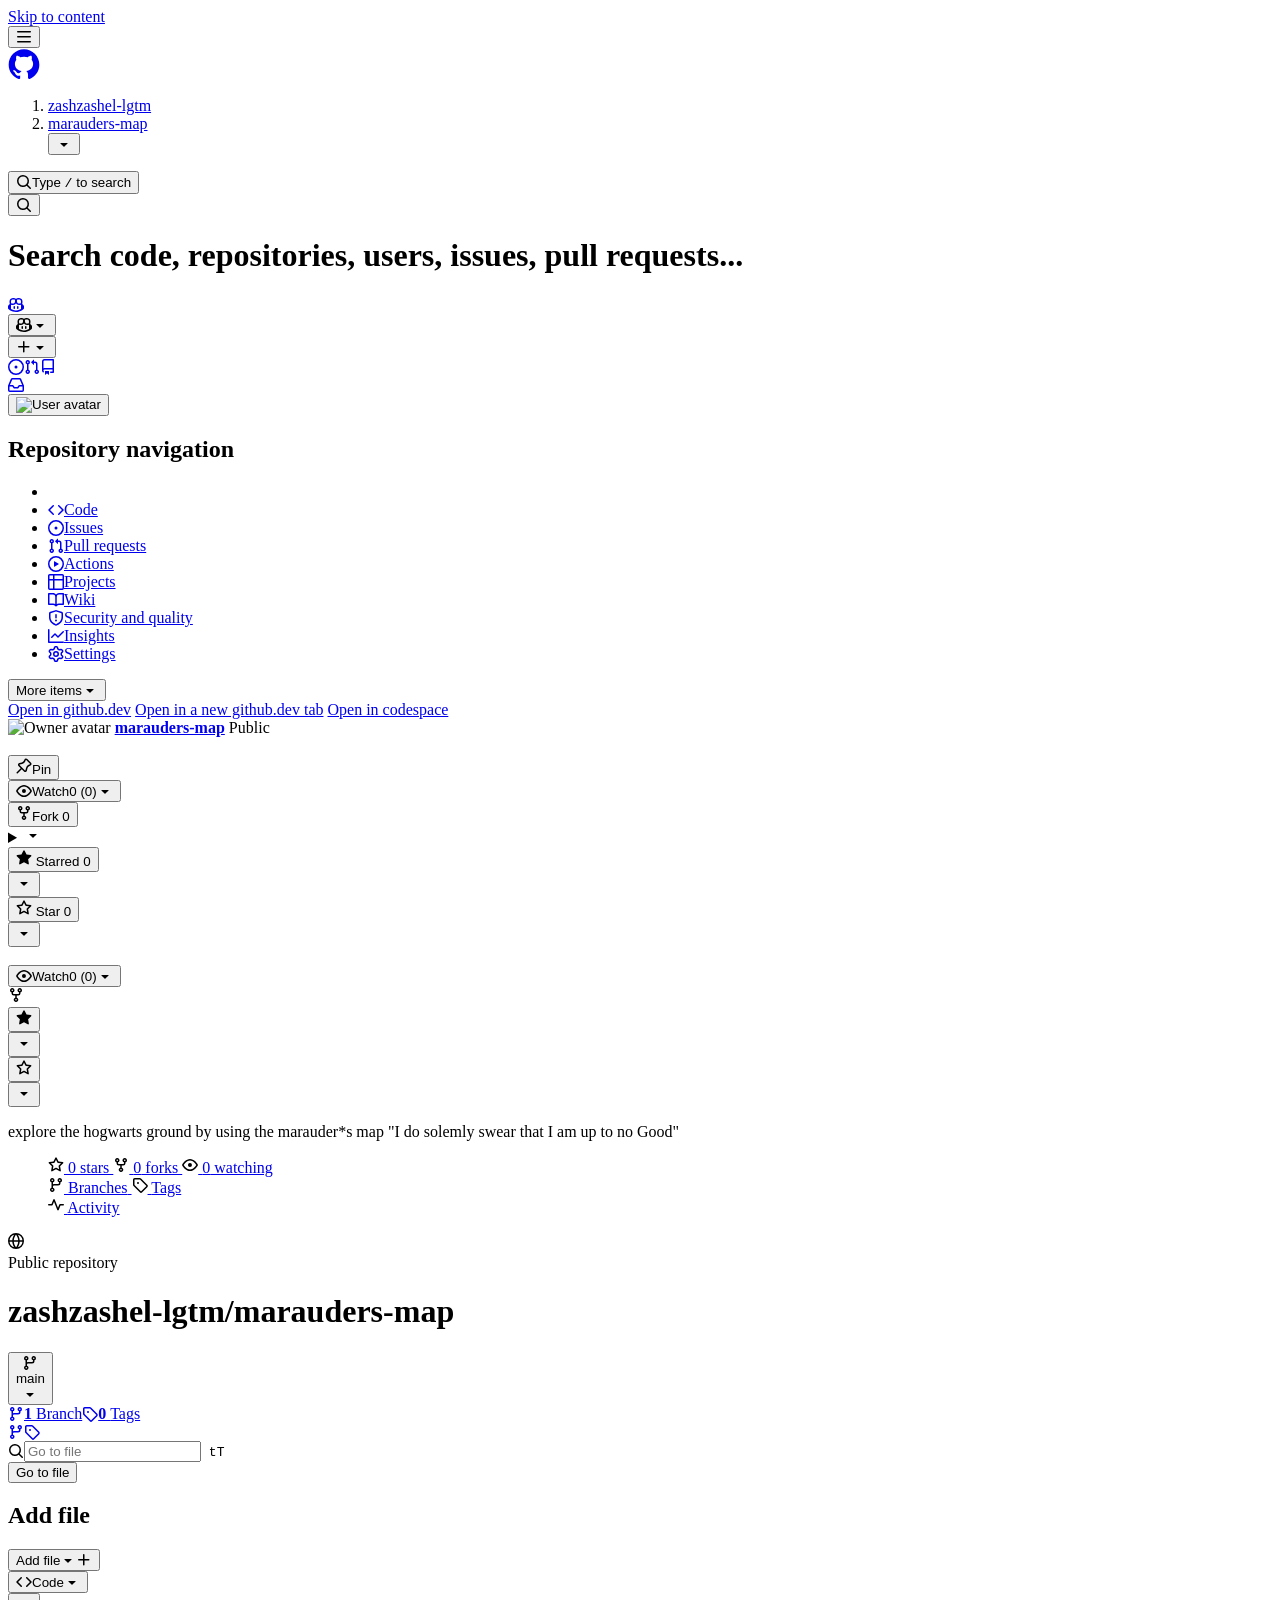
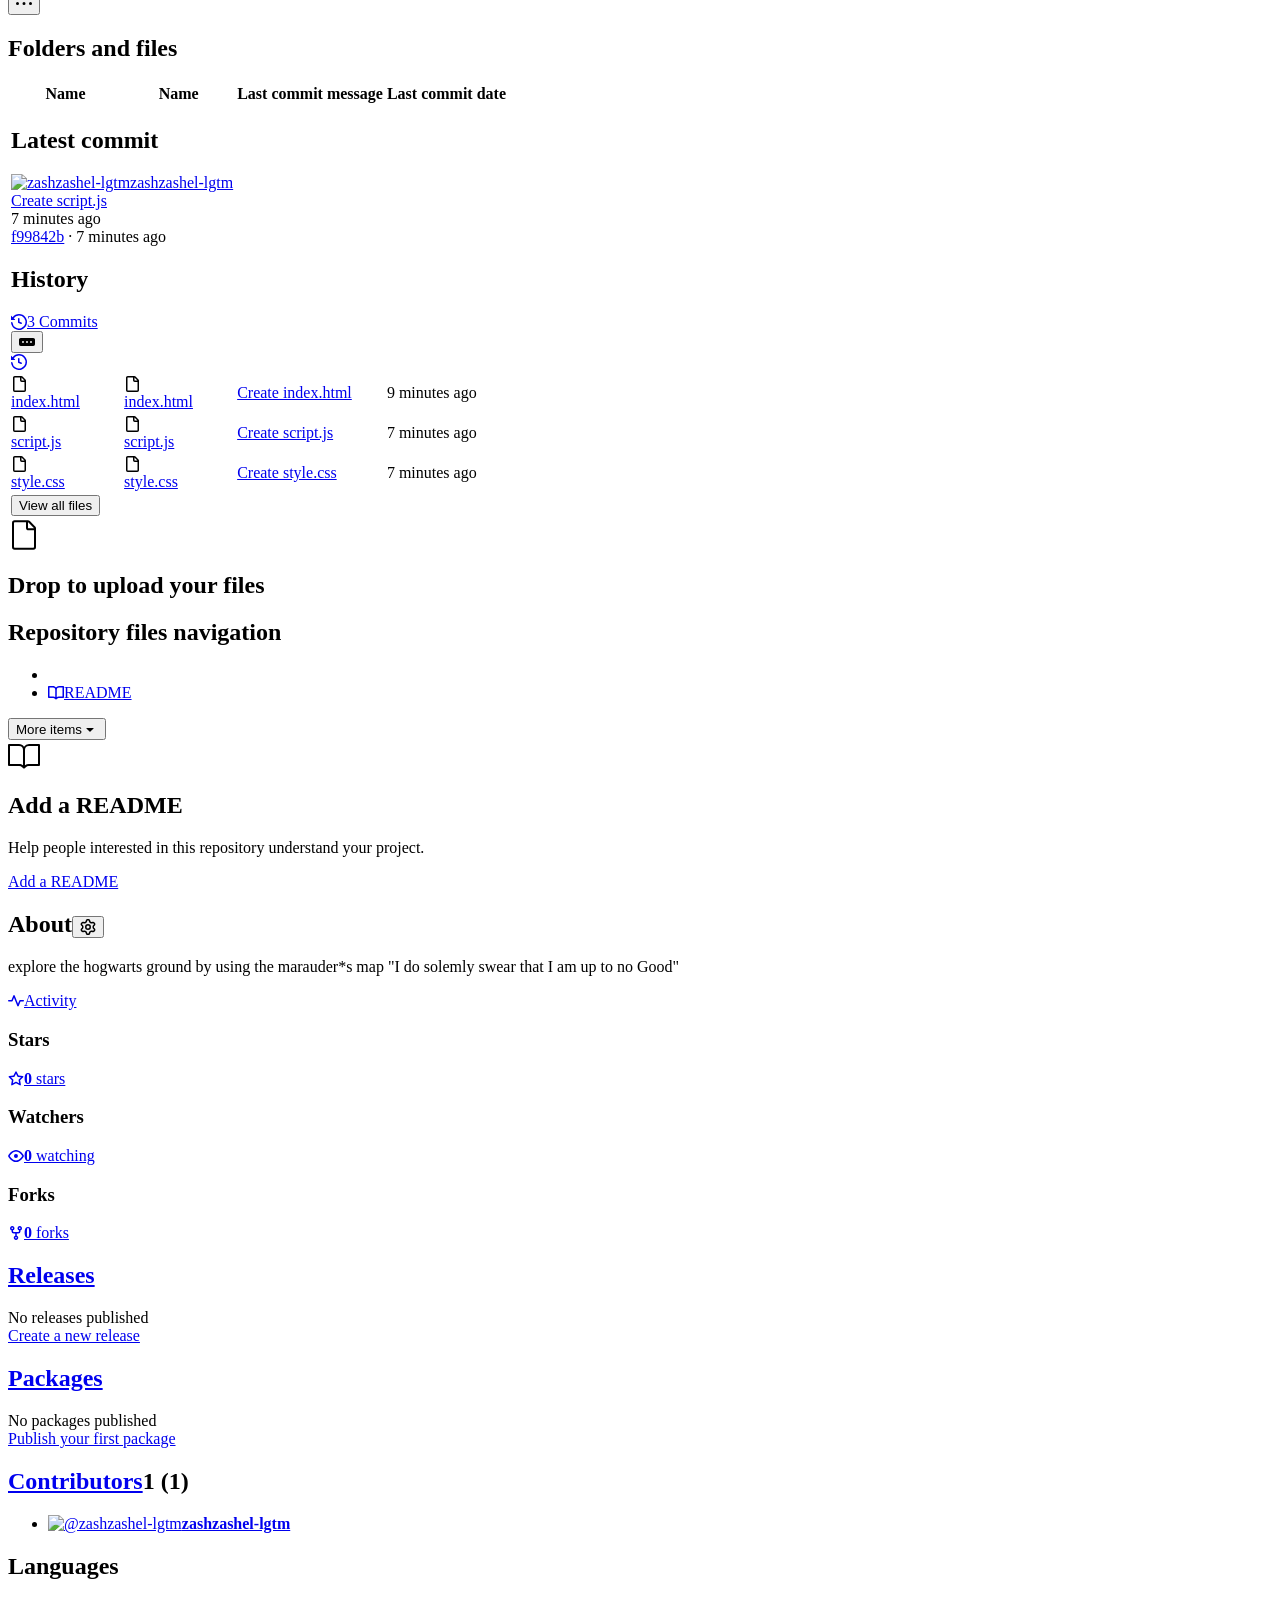
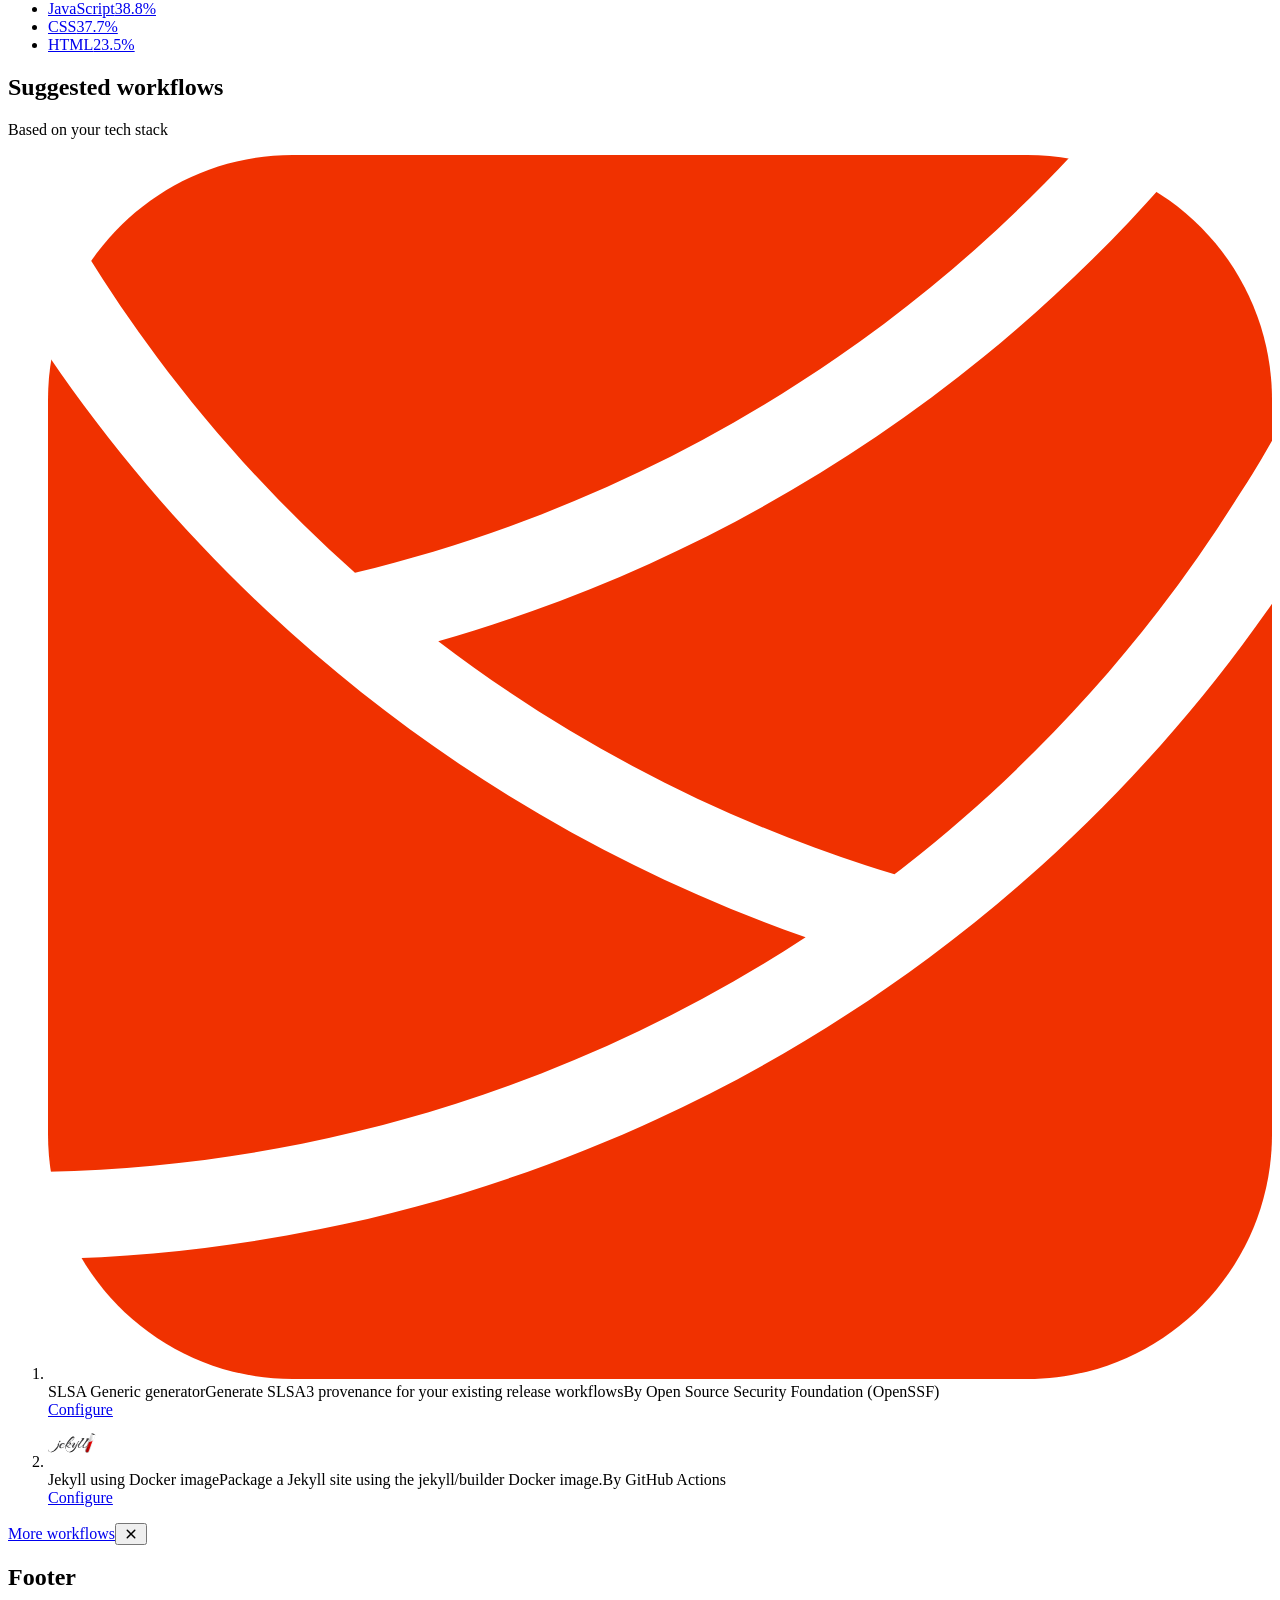
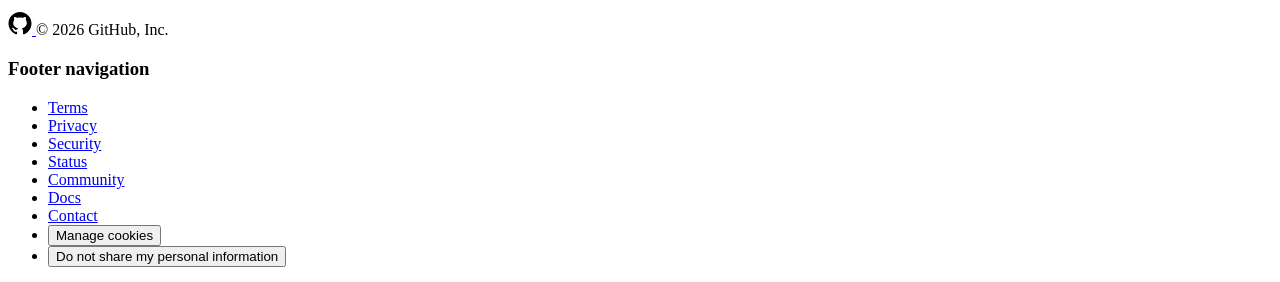
==== zashzashel-lgtm_marauders-map_ explore the hogwarts ground by using the marauder_s map _I do solemly swear that I am up to no Good_.html @ f7e7a98e "Add files via upload" ====
<!DOCTYPE html>
<!-- saved from url=(0048)https://github.com/zashzashel-lgtm/marauders-map -->
<html lang="en" data-color-mode="auto" data-light-theme="light" data-dark-theme="dark" data-a11y-animated-images="system" data-a11y-link-underlines="true" data-turbo-loaded="" class="js-focus-visible" data-js-focus-visible=""><head><meta http-equiv="Content-Type" content="text/html; charset=UTF-8"><style type="text/css">.turbo-progress-bar {
  position: fixed;
  display: block;
  top: 0;
  left: 0;
  height: 3px;
  background: #0076ff;
  z-index: 2147483647;
  transition:
    width 300ms ease-out,
    opacity 150ms 150ms ease-in;
  transform: translate3d(0, 0, 0);
}
</style><style>
:root {
  --fontStack-monospace: "Monaspace Neon", ui-monospace, SFMono-Regular, SF Mono, Menlo, Consolas, Liberation Mono, monospace !important;
}
</style>




  
    
  <link rel="dns-prefetch" href="https://github.githubassets.com/">
  <link rel="dns-prefetch" href="https://avatars.githubusercontent.com/">
  <link rel="dns-prefetch" href="https://github-cloud.s3.amazonaws.com/">
  <link rel="dns-prefetch" href="https://user-images.githubusercontent.com/">
  <link rel="preconnect" href="https://github.githubassets.com/" crossorigin="">
  <link rel="preconnect" href="https://avatars.githubusercontent.com/">

  


  <link crossorigin="anonymous" media="all" rel="stylesheet" href="./zashzashel-lgtm_marauders-map_ explore the hogwarts ground by using the marauder_s map _I do solemly swear that I am up to no Good__files/light-62b06818b06b09b7.css"><link crossorigin="anonymous" media="all" rel="stylesheet" href="./zashzashel-lgtm_marauders-map_ explore the hogwarts ground by using the marauder_s map _I do solemly swear that I am up to no Good__files/dark-f3311053b052c5d4.css"><link data-color-theme="light_high_contrast" crossorigin="anonymous" media="all" rel="stylesheet" data-href="https://github.githubassets.com/assets/light_high_contrast-44cd405df9340c5c.css"><link data-color-theme="light_colorblind" crossorigin="anonymous" media="all" rel="stylesheet" data-href="https://github.githubassets.com/assets/light_colorblind-646991fe4831aa4c.css"><link data-color-theme="light_colorblind_high_contrast" crossorigin="anonymous" media="all" rel="stylesheet" data-href="https://github.githubassets.com/assets/light_colorblind_high_contrast-4a10ec40fc7845a6.css"><link data-color-theme="light_tritanopia" crossorigin="anonymous" media="all" rel="stylesheet" data-href="https://github.githubassets.com/assets/light_tritanopia-ad55fa69f5aaa75d.css"><link data-color-theme="light_tritanopia_high_contrast" crossorigin="anonymous" media="all" rel="stylesheet" data-href="https://github.githubassets.com/assets/light_tritanopia_high_contrast-eed7315d90377f7a.css"><link data-color-theme="dark_high_contrast" crossorigin="anonymous" media="all" rel="stylesheet" data-href="https://github.githubassets.com/assets/dark_high_contrast-6739a26cef6aaf8e.css"><link data-color-theme="dark_colorblind" crossorigin="anonymous" media="all" rel="stylesheet" data-href="https://github.githubassets.com/assets/dark_colorblind-46654068ac8d8b19.css"><link data-color-theme="dark_colorblind_high_contrast" crossorigin="anonymous" media="all" rel="stylesheet" data-href="https://github.githubassets.com/assets/dark_colorblind_high_contrast-ce6091c5adfeb70f.css"><link data-color-theme="dark_tritanopia" crossorigin="anonymous" media="all" rel="stylesheet" data-href="https://github.githubassets.com/assets/dark_tritanopia-a1584556afb3c856.css"><link data-color-theme="dark_tritanopia_high_contrast" crossorigin="anonymous" media="all" rel="stylesheet" data-href="https://github.githubassets.com/assets/dark_tritanopia_high_contrast-f48b2521c34c41b6.css"><link data-color-theme="dark_dimmed" crossorigin="anonymous" media="all" rel="stylesheet" data-href="https://github.githubassets.com/assets/dark_dimmed-6199d2c64677af2d.css"><link data-color-theme="dark_dimmed_high_contrast" crossorigin="anonymous" media="all" rel="stylesheet" data-href="https://github.githubassets.com/assets/dark_dimmed_high_contrast-a8e662a03107fa71.css">

  <style type="text/css">
    :root {
      --tab-size-preference: 4;
    }

    pre, code {
      tab-size: var(--tab-size-preference);
    }
  </style>

    <link crossorigin="anonymous" media="all" rel="stylesheet" href="./zashzashel-lgtm_marauders-map_ explore the hogwarts ground by using the marauder_s map _I do solemly swear that I am up to no Good__files/primer-primitives-ac2f4b33720c6312.css">
    <link crossorigin="anonymous" media="all" rel="stylesheet" href="./zashzashel-lgtm_marauders-map_ explore the hogwarts ground by using the marauder_s map _I do solemly swear that I am up to no Good__files/primer-tailwind-compatible-80881bd3df4e816e.css">
    <link crossorigin="anonymous" media="all" rel="stylesheet" href="./zashzashel-lgtm_marauders-map_ explore the hogwarts ground by using the marauder_s map _I do solemly swear that I am up to no Good__files/global-1832d803adebd2b4.css">
    <link crossorigin="anonymous" media="all" rel="stylesheet" href="./zashzashel-lgtm_marauders-map_ explore the hogwarts ground by using the marauder_s map _I do solemly swear that I am up to no Good__files/github-cf976967feea1e66.css">
    <link crossorigin="anonymous" media="all" rel="stylesheet" href="./zashzashel-lgtm_marauders-map_ explore the hogwarts ground by using the marauder_s map _I do solemly swear that I am up to no Good__files/tailwind-5202d2d5c2ceca8a.css">
  <link crossorigin="anonymous" media="all" rel="stylesheet" href="./zashzashel-lgtm_marauders-map_ explore the hogwarts ground by using the marauder_s map _I do solemly swear that I am up to no Good__files/repository-6534fbc3f5e83ac0.css">
<link crossorigin="anonymous" media="all" rel="stylesheet" href="./zashzashel-lgtm_marauders-map_ explore the hogwarts ground by using the marauder_s map _I do solemly swear that I am up to no Good__files/code-a5d20170108e1057.css">

  

  <script type="application/json" id="client-env">{"locale":"en","featureFlags":["actions_enable_background_steps","actions_workflow_language_service_allow_case_function","activity_diff_file_tree","activity_repos_file_tree","activity_repos_overview_header","activity_repos_overview_sidebar","agent_author_search_expansion","agent_author_search_expansion_ui_pulls","alternate_user_config_repo","artifact_ui_v2","billing_billable_licenses_cost_center_bucket_fix","billing_cost_center_user_level_budgets","billing_discount_threshold_notification","billing_multi_user_cost_center_total_user_count","billing_ui_budget_pagination_enabled","billing_user_level_budgets","billing_user_level_budgets_manage","ccr_files_changed_model_picker","ccr_implement_suggestion_refresh","code_quality_enablement_banner_targeting","code_quality_new_repo_selection_card","code_quality_remove_preview","code_view_checks_live_updates","code_view_raf_sticky_lines","codemirror_inp_optimizations","codespaces_prebuild_region_target_update","coding_agent_third_party_model_ui","comment_viewer_copy_raw_markdown","contentful_primer_code_blocks","copilot_agent_snippy","copilot_api_agentic_issue_marshal_yaml","copilot_ask_mode_dropdown","copilot_automations_pagination","copilot_chat_attach_multiple_images","copilot_chat_auto_mode_picker_paid","copilot_chat_category_rate_limit_messages","copilot_chat_clear_model_selection_for_default_change","copilot_chat_compact_tables","copilot_chat_disable_model_picker_while_streaming","copilot_chat_docked_panel","copilot_chat_enable_tool_call_logs","copilot_chat_header_reorder","copilot_chat_increase_token_padding","copilot_chat_input_commands","copilot_chat_interspersed_tool_calls","copilot_chat_max_upsell","copilot_chat_model_picker_promotions","copilot_chat_models_browser_cache","copilot_chat_opening_thread_switch","copilot_chat_per_message_token_usage","copilot_chat_prettify_pasted_code","copilot_chat_reduce_quota_checks","copilot_chat_ubb_meter","copilot_chat_vision_dotcom_chat_ga_gate","copilot_chat_vision_in_claude","copilot_chat_vision_preview_gate","copilot_cli_install_cta_max_plan","copilot_css_textarea_autosize","copilot_custom_copilots","copilot_custom_copilots_feature_preview","copilot_diff_explain_conversation_intent","copilot_diff_reference_context","copilot_duplicate_thread","copilot_extensions_removal_on_marketplace","copilot_file_block_ref_matching","copilot_fix_failed_workflows_all_skus","copilot_ftp_hyperspace_upgrade_prompt","copilot_hide_hovercard","copilot_immersive_code_block_transition_wrap","copilot_immersive_embedded_deferred_payload","copilot_immersive_embedded_draggable","copilot_immersive_embedded_header_button","copilot_immersive_embedded_implicit_references","copilot_immersive_embedded_skip_copilot_api_token_for_dotcom_context","copilot_immersive_file_block_transition_open","copilot_immersive_file_preview_keep_mounted","copilot_immersive_job_result_preview","copilot_immersive_suggestion_pills","copilot_immersive_task_hyperlinking","copilot_immersive_task_within_chat_thread","copilot_issue_list_show_more","copilot_mc_cli_resume_any_users_task","copilot_mc_nudges","copilot_mission_control_agent_filtering","copilot_mission_control_environment_list_icons","copilot_mission_control_needs_attention","copilot_mission_control_sandbox_remote_bypass","copilot_mission_control_session_events_ui","copilot_mission_control_session_filters","copilot_mission_control_task_alive_updates","copilot_mission_control_task_sharing","copilot_org_policy_page_focus_mode","copilot_plans_signups_enabled","copilot_pr_chat_enhancements","copilot_premium_request_quotas","copilot_prominent_upgrade_button","copilot_redirect_header_button_to_agents","copilot_resource_panel","copilot_share_active_subthread","copilot_spaces_ga","copilot_spaces_individual_policies_ga","copilot_spark_empty_state","copilot_spark_handle_nil_friendly_name","copilot_swe_agent_authorization_status_ui","copilot_swe_agent_hide_model_picker_if_only_auto","copilot_swe_agent_issue_comment_trigger","copilot_swe_agent_pr_comment_model_picker","copilot_swe_agent_pull_request_comment_trigger","copilot_swe_agent_pull_request_merged_trigger","copilot_swe_agent_pull_request_opened_trigger","copilot_swe_agent_pull_request_synchronize_trigger","copilot_swe_agent_use_subagents","copilot_task_api_github_rest_style","copilot_token_based_billing","copilot_unconfigured_is_inherited","copilot_user_can_upgrade_plan_field","copilot_workbench_ubb","dashboard_indexeddb_caching","dashboard_lists_max_age_filter","dashboard_surface_persistent_preferences","dashboard_universe_2025","dashboard_universe_2025_feedback_dialog","fgpat_permissions_selector_redesign","flex_cta_groups_mvp","ga_enterprise_teams_ui","global_nav_react","hide_groups_list_for_few_groups","hpc_error_overhead","hyperspace_2025_logged_out_batch_1","hyperspace_2025_logged_out_batch_2","hyperspace_2025_logged_out_batch_3","in_product_messaging_datadog_monitoring","ipm_budget_deep_linking","ipm_global_transactional_message_agents","ipm_global_transactional_message_copilot","ipm_global_transactional_message_issues","ipm_global_transactional_message_prs","ipm_global_transactional_message_repos","ipm_global_transactional_message_spaces","issue_cca_modal_open","issue_cca_multi_assign_modal","issue_cca_visualization","issue_fields_multi_select","issue_inline_avatars","issue_relative_time_micro","issues_dashboard_sso_structured_errors","issues_expanded_file_types","issues_lazy_load_comment_box_suggestions","issues_react_chrome_container_query_fix","issues_react_include_bots_in_pickers","issues_react_ui_feedback","landing_pages_ninetailed","landing_pages_web_vitals_tracking","lifecycle_label_name_updates","low_quality_classifier","marketing_pages_search_explore_provider","memex_default_issue_create_repository","memex_lazy_hydrate_agent_tasks","memex_live_update_hovercard","memex_mwl_filter_field_delimiter","memex_remove_deprecated_type_issue","memex_roadmap_drag_style","merge_status_header_feedback","oauth_authorize_clickjacking_protection","octocaptcha_origin_optimization","pacer_layout_hide_sso_banner","pr_sfv_new_diff_fetch","primer_react_css_anchor_positioning","primer_react_merged_forwarded_refs","property_definition_empty_state_suggestions","prs_copilot_app_open_action","prs_css_anchor_positioning","prs_live_updates_issue_comments","prx_files","pull_request_commit_checks_dialog","pull_request_copilot_attribution_header","pull_request_files_virtualization","pull_request_inbox_customize_sections","pull_request_overview_panel_edit_description","pull_request_virtualization_image_estimate","pull_request_virtualization_scroll_compensation","pull_request_virtualization_scroll_intent","react_blob_isolate_code_lines","react_blob_overlay","react_data_router_code_view_sidebar","react_data_router_tanstack_allowed","react_sandbox_future_tanstack","repo_issues_sidebar_layout","repo_overview_ask_copilot","repos_contributors_limited_default_range","repository_suggester_elastic_search","review_involves_filter","sample_network_conn_type","secret_scanning_metadata_preview_table","secret_scanning_pattern_alerts_link","security_center_artifact_filters_popover","semantic_similarity_duplicate_issue_detection","session_logs_ungroup_reasoning_text","site_banner_desktop_copilot_app","site_code_quality_page","site_github_app_ga_page","site_global_banner_learn_copilot_app","site_global_banner_security_webinar","site_global_nav_spark_models_removed","spark_prompt_secret_scanning","spark_server_connection_status","suppress_automated_browser_vitals","swp_forms_disable_octocaptcha","team_review_requested_by_user_filter","track_notifications_settings_usage","turbo_skip_form","update_issue_suggestions","viewscreen_sandbox","warn_inaccessible_attachments","webp_support","workbench_store_readonly"],"login":"zashzashel-lgtm","copilotApiOverrideUrl":"https://api.individual.githubcopilot.com","cmcApiUrl":"https://api.github.com/cmc_internal/api"}</script>
<script crossorigin="anonymous" type="module" src="./zashzashel-lgtm_marauders-map_ explore the hogwarts ground by using the marauder_s map _I do solemly swear that I am up to no Good__files/wp-runtime-bb3167a3844ae3b7.js.download" defer="defer"></script>
<link crossorigin="anonymous" rel="modulepreload" href="https://github.githubassets.com/assets/app-foundation-b0a3176b6b91e784.js">
<link crossorigin="anonymous" rel="modulepreload" href="https://github.githubassets.com/assets/app-runtime-3a9592c6c49c3caa.js">
<link crossorigin="anonymous" rel="modulepreload" href="https://github.githubassets.com/assets/fetch-utilities-c15f4a0ba1130fd4.js">
<link crossorigin="anonymous" rel="modulepreload" href="https://github.githubassets.com/assets/78205-75aff589688e0be2.js">
<script crossorigin="anonymous" type="module" src="./zashzashel-lgtm_marauders-map_ explore the hogwarts ground by using the marauder_s map _I do solemly swear that I am up to no Good__files/environment-31120210e0dec4de.js.download" defer="defer"></script>
<link crossorigin="anonymous" media="all" rel="stylesheet" href="./zashzashel-lgtm_marauders-map_ explore the hogwarts ground by using the marauder_s map _I do solemly swear that I am up to no Good__files/app-runtime.a596275b6d2beaf5.module.css">
<link crossorigin="anonymous" rel="modulepreload" href="https://github.githubassets.com/assets/catalyst-03fc2ee1b163e4cb.js">
<link crossorigin="anonymous" rel="modulepreload" href="https://github.githubassets.com/assets/selector-observer-31e911ea8e9046d3.js">
<link crossorigin="anonymous" rel="modulepreload" href="https://github.githubassets.com/assets/relative-time-element-dfbe05d051d2745a.js">
<link crossorigin="anonymous" rel="modulepreload" href="https://github.githubassets.com/assets/296-cddf2922ea3a416c.js">
<link crossorigin="anonymous" rel="modulepreload" href="https://github.githubassets.com/assets/816-29b762091e5033a9.js">
<link crossorigin="anonymous" rel="modulepreload" href="https://github.githubassets.com/assets/65637-e357a8be37eda955.js">
<link crossorigin="anonymous" rel="modulepreload" href="https://github.githubassets.com/assets/31721-903cd2b317a8cc03.js">
<link crossorigin="anonymous" rel="modulepreload" href="https://github.githubassets.com/assets/46740-0a6e4901e467cc61.js">
<link crossorigin="anonymous" rel="modulepreload" href="https://github.githubassets.com/assets/91445-6f5c449d48bb47ab.js">
<script crossorigin="anonymous" type="module" src="./zashzashel-lgtm_marauders-map_ explore the hogwarts ground by using the marauder_s map _I do solemly swear that I am up to no Good__files/github-elements-3870415b1b377827.js.download" defer="defer"></script>
<script crossorigin="anonymous" type="module" src="./zashzashel-lgtm_marauders-map_ explore the hogwarts ground by using the marauder_s map _I do solemly swear that I am up to no Good__files/element-registry-4d39bd69f100eef8.js.download" defer="defer"></script>
<link crossorigin="anonymous" rel="modulepreload" href="https://github.githubassets.com/assets/runtime-helpers-b5a5a1cee32a4b87.js">
<link crossorigin="anonymous" rel="modulepreload" href="https://github.githubassets.com/assets/aria-live-f89426702b2d1650.js">
<link crossorigin="anonymous" rel="modulepreload" href="https://github.githubassets.com/assets/hotkey-18e2cf4c6aadb3ff.js">
<link crossorigin="anonymous" rel="modulepreload" href="https://github.githubassets.com/assets/react-core-0f20bad46ba8cead.js">
<link crossorigin="anonymous" rel="modulepreload" href="https://github.githubassets.com/assets/react-lib-a79e0802ead09943.js">
<link crossorigin="anonymous" rel="modulepreload" href="https://github.githubassets.com/assets/50841-f6411d024525940b.js">
<link crossorigin="anonymous" rel="modulepreload" href="https://github.githubassets.com/assets/79039-9238f8fd47d74629.js">
<link crossorigin="anonymous" rel="modulepreload" href="https://github.githubassets.com/assets/88475-e7c45daacb58e0a3.js">
<link crossorigin="anonymous" rel="modulepreload" href="https://github.githubassets.com/assets/26533-36c85461b011ffd5.js">
<link crossorigin="anonymous" rel="modulepreload" href="https://github.githubassets.com/assets/3609-2a17d1c3e2ce7fe5.js">
<link crossorigin="anonymous" rel="modulepreload" href="https://github.githubassets.com/assets/17430-e901a0f85324c01f.js">
<link crossorigin="anonymous" rel="modulepreload" href="https://github.githubassets.com/assets/40489-1cb4158300f5cf11.js">
<link crossorigin="anonymous" rel="modulepreload" href="https://github.githubassets.com/assets/85720-fc27301ab71403cf.js">
<link crossorigin="anonymous" rel="modulepreload" href="https://github.githubassets.com/assets/6059-001e1b0cb00e4a0b.js">
<link crossorigin="anonymous" rel="modulepreload" href="https://github.githubassets.com/assets/29863-48ad2609b0f83022.js">
<link crossorigin="anonymous" rel="modulepreload" href="https://github.githubassets.com/assets/24061-55c5ea4be30ab4b5.js">
<script crossorigin="anonymous" type="module" src="./zashzashel-lgtm_marauders-map_ explore the hogwarts ground by using the marauder_s map _I do solemly swear that I am up to no Good__files/behaviors-05974eabdba6c1d6.js.download" defer="defer"></script>
<link crossorigin="anonymous" media="all" rel="stylesheet" href="./zashzashel-lgtm_marauders-map_ explore the hogwarts ground by using the marauder_s map _I do solemly swear that I am up to no Good__files/react-core.e7eb59fdde3d4b7e.module.css">
<link crossorigin="anonymous" rel="modulepreload" href="https://github.githubassets.com/assets/66728-0ce5549de1472c6f.js">
<script crossorigin="anonymous" type="module" src="./zashzashel-lgtm_marauders-map_ explore the hogwarts ground by using the marauder_s map _I do solemly swear that I am up to no Good__files/codespaces-e2ffcd1595a0e4cc.js.download" defer="defer"></script>
<link crossorigin="anonymous" rel="modulepreload" href="https://github.githubassets.com/assets/48042-7e814f43e9ff3678.js">
<script crossorigin="anonymous" type="module" src="./zashzashel-lgtm_marauders-map_ explore the hogwarts ground by using the marauder_s map _I do solemly swear that I am up to no Good__files/repositories-18a51986dab82edf.js.download" defer="defer"></script>
<script crossorigin="anonymous" type="module" src="./zashzashel-lgtm_marauders-map_ explore the hogwarts ground by using the marauder_s map _I do solemly swear that I am up to no Good__files/code-menu-ebd1fa953a9975b6.js.download" defer="defer"></script>
  
  <link crossorigin="anonymous" rel="modulepreload" href="./zashzashel-lgtm_marauders-map_ explore the hogwarts ground by using the marauder_s map _I do solemly swear that I am up to no Good__files/wp-runtime-bb3167a3844ae3b7.js.download">
<link crossorigin="anonymous" rel="modulepreload" href="https://github.githubassets.com/assets/primer-react-a5811f9df176137a.js">
<link crossorigin="anonymous" rel="modulepreload" href="https://github.githubassets.com/assets/octicons-react-0f7aabd2961515ac.js">
<link crossorigin="anonymous" rel="modulepreload" href="https://github.githubassets.com/assets/68751-ce203b06ab59e9ad.js">
<link crossorigin="anonymous" rel="modulepreload" href="https://github.githubassets.com/assets/437-e211f0d3b29f548a.js">
<link crossorigin="anonymous" rel="modulepreload" href="https://github.githubassets.com/assets/53351-c7a0796f923dc77c.js">
<link crossorigin="anonymous" rel="modulepreload" href="https://github.githubassets.com/assets/7463-886fbf7975c0e6d4.js">
<link crossorigin="anonymous" rel="modulepreload" href="https://github.githubassets.com/assets/43952-7629a3dee4ba4e75.js">
<link crossorigin="anonymous" rel="modulepreload" href="https://github.githubassets.com/assets/27600-ca5896d422c7dee2.js">
<link crossorigin="anonymous" rel="modulepreload" href="https://github.githubassets.com/assets/88493-eabaae5d94674ff7.js">
<link crossorigin="anonymous" rel="modulepreload" href="https://github.githubassets.com/assets/47406-9bb14b50b23b780e.js">
<link crossorigin="anonymous" rel="modulepreload" href="https://github.githubassets.com/assets/76041-6118fbdcc7fd198e.js">
<link crossorigin="anonymous" rel="modulepreload" href="https://github.githubassets.com/assets/93680-3389e5b60501a851.js">
<link crossorigin="anonymous" rel="modulepreload" href="https://github.githubassets.com/assets/71192-87b68d371daccae0.js">
<link crossorigin="anonymous" rel="modulepreload" href="https://github.githubassets.com/assets/4871-d4c66be5b6789608.js">
<link crossorigin="anonymous" rel="modulepreload" href="https://github.githubassets.com/assets/57664-4be11172b1253f5b.js">
<link crossorigin="anonymous" rel="modulepreload" href="https://github.githubassets.com/assets/56324-60b525a3c31ec0cf.js">
<link crossorigin="anonymous" rel="modulepreload" href="https://github.githubassets.com/assets/4706-4d3c62464fbdd35d.js">
<link crossorigin="anonymous" rel="modulepreload" href="https://github.githubassets.com/assets/47278-2c1e2d57e9e343f4.js">
<link crossorigin="anonymous" rel="modulepreload" href="https://github.githubassets.com/assets/10257-a73e531345938203.js">
<link crossorigin="anonymous" rel="modulepreload" href="https://github.githubassets.com/assets/1966-7fbeda16787b1887.js">
<link crossorigin="anonymous" rel="modulepreload" href="https://github.githubassets.com/assets/8151-9fc11fb2f79e768d.js">
<link crossorigin="anonymous" rel="modulepreload" href="https://github.githubassets.com/assets/11494-ffe52f81d15e7ba9.js">
<link crossorigin="anonymous" rel="modulepreload" href="https://github.githubassets.com/assets/13735-f0dd0afbdea7b5d9.js">
<link crossorigin="anonymous" rel="modulepreload" href="https://github.githubassets.com/assets/99788-45193d304bb21c1b.js">
<link crossorigin="anonymous" rel="modulepreload" href="https://github.githubassets.com/assets/30223-4036f6c2f2c51cf3.js">
<link crossorigin="anonymous" rel="modulepreload" href="https://github.githubassets.com/assets/21472-55c26f2010eec637.js">
<link crossorigin="anonymous" rel="modulepreload" href="https://github.githubassets.com/assets/79589-38336187f30815d8.js">
<link crossorigin="anonymous" rel="modulepreload" href="https://github.githubassets.com/assets/24860-70121da41a4fb7f5.js">
<link crossorigin="anonymous" rel="modulepreload" href="https://github.githubassets.com/assets/85736-8a75fdce27024c9a.js">
<link crossorigin="anonymous" rel="modulepreload" href="https://github.githubassets.com/assets/32146-9133477a8790514d.js">
<link crossorigin="anonymous" rel="modulepreload" href="https://github.githubassets.com/assets/4889-4516784f4cc47d50.js">
<link crossorigin="anonymous" rel="modulepreload" href="https://github.githubassets.com/assets/54050-fab70dd93d099e8d.js">
<link crossorigin="anonymous" rel="modulepreload" href="https://github.githubassets.com/assets/13199-293e166b3e4f0a7a.js">
<link crossorigin="anonymous" rel="modulepreload" href="https://github.githubassets.com/assets/66917-dd951f9e7be5ae69.js">
<link crossorigin="anonymous" rel="modulepreload" href="https://github.githubassets.com/assets/3399-8028db630c5e2b46.js">
<link crossorigin="anonymous" rel="modulepreload" href="https://github.githubassets.com/assets/26473-cadbc59f2a7923d4.js">
<link crossorigin="anonymous" rel="modulepreload" href="https://github.githubassets.com/assets/22093-7cf16d9728e66cda.js">
<script crossorigin="anonymous" type="module" src="./zashzashel-lgtm_marauders-map_ explore the hogwarts ground by using the marauder_s map _I do solemly swear that I am up to no Good__files/code-view-152917b64214485f.js.download" defer="defer"></script>
<link crossorigin="anonymous" media="all" rel="stylesheet" href="./zashzashel-lgtm_marauders-map_ explore the hogwarts ground by using the marauder_s map _I do solemly swear that I am up to no Good__files/primer-react-css.98ad1672d1ed9f02.module.css">
<link crossorigin="anonymous" media="all" rel="stylesheet" href="./zashzashel-lgtm_marauders-map_ explore the hogwarts ground by using the marauder_s map _I do solemly swear that I am up to no Good__files/99788.3f3bbe9f49318c1c.module.css">
<link crossorigin="anonymous" media="all" rel="stylesheet" href="./zashzashel-lgtm_marauders-map_ explore the hogwarts ground by using the marauder_s map _I do solemly swear that I am up to no Good__files/22093.c9d545eebf6d0166.module.css">
<link crossorigin="anonymous" media="all" rel="stylesheet" href="./zashzashel-lgtm_marauders-map_ explore the hogwarts ground by using the marauder_s map _I do solemly swear that I am up to no Good__files/code-view.0044234c2074882a.module.css">


  <title>zashzashel-lgtm/marauders-map: explore the hogwarts ground by using the marauder*s map "I do solemly swear that I am up to no Good"</title>



  <meta name="route-pattern" content="/:user_id/:repository" data-turbo-transient="">
  <meta name="route-controller" content="files" data-turbo-transient="">
  <meta name="route-action" content="disambiguate" data-turbo-transient="">
  <meta name="fetch-nonce" content="v2:d16ab3d1-836b-9b9f-a758-38bd497c70de">

    
  <meta name="current-catalog-service-hash" content="f3abb0cc802f3d7b95fc8762b94bdcb13bf39634c40c357301c4aa1d67a256fb">


  <meta name="request-id" content="0C4B:3EEE48:697747:725E07:6A64E679" data-turbo-transient="true"><meta name="html-safe-nonce" content="dce7879ce0fd4d022d84db30e35edbf867183afaeaf6bc8f4d31e630ab4e49a5" data-turbo-transient="true"><meta name="visitor-payload" content="[base64]" data-turbo-transient="true"><meta name="visitor-hmac" content="a267c0e9213e53072257166e918f5e65bf360b6f90ff4499f7979fb19f524774" data-turbo-transient="true">


    <meta name="hovercard-subject-tag" content="repository:1312134544" data-turbo-transient="">


  <meta name="github-keyboard-shortcuts" content="repository,copilot" data-turbo-transient="true">
  

  <meta name="selected-link" value="repo_source" data-turbo-transient="">
  <link rel="assets" href="https://github.githubassets.com/">

    <meta name="google-site-verification" content="Apib7-x98H0j5cPqHWwSMm6dNU4GmODRoqxLiDzdx9I">

<meta name="octolytics-url" content="https://collector.github.com/github/collect"><meta name="octolytics-actor-id" content="309148337"><meta name="octolytics-actor-login" content="zashzashel-lgtm"><meta name="octolytics-actor-hash" content="d16ab6b5fd4dd6657595f742763587d8358efc339bc05179feee78f48485d6f0">





  <meta name="analytics-location" content="/&lt;user-name&gt;/&lt;repo-name&gt;" data-turbo-transient="true">

  




    <meta name="user-login" content="zashzashel-lgtm">

  <link rel="sudo-modal" href="https://github.com/sessions/sudo_modal">

    <meta name="viewport" content="width=device-width">

    

      <meta name="description" content="explore the hogwarts ground by using the marauder*s map &quot;I do solemly swear that I am up to no Good&quot; - zashzashel-lgtm/marauders-map">

      <link rel="search" type="application/opensearchdescription+xml" href="https://github.com/opensearch.xml" title="GitHub">

    <link rel="fluid-icon" href="https://github.com/fluidicon.png" title="GitHub">
    <meta property="fb:app_id" content="1401488693436528">
    <meta name="apple-itunes-app" content="app-id=1477376905, app-argument=https://github.com/zashzashel-lgtm/marauders-map">

      <meta name="twitter:image" content="https://opengraph.githubassets.com/a49f6fdf47f7d28737d629d4f8566d3e1b1d7496caec36d62d94da6618c0273b/zashzashel-lgtm/marauders-map"><meta name="twitter:site" content="@github"><meta name="twitter:card" content="summary_large_image"><meta name="twitter:title" content="zashzashel-lgtm/marauders-map: explore the hogwarts ground by using the marauder*s map &quot;I do solemly swear that I am up to no Good&quot;"><meta name="twitter:description" content="explore the hogwarts ground by using the marauder*s map &quot;I do solemly swear that I am up to no Good&quot; - zashzashel-lgtm/marauders-map">
  <meta property="og:image" content="https://opengraph.githubassets.com/a49f6fdf47f7d28737d629d4f8566d3e1b1d7496caec36d62d94da6618c0273b/zashzashel-lgtm/marauders-map"><meta property="og:image:alt" content="explore the hogwarts ground by using the marauder*s map &quot;I do solemly swear that I am up to no Good&quot; - zashzashel-lgtm/marauders-map"><meta property="og:image:width" content="1200"><meta property="og:image:height" content="600"><meta property="og:site_name" content="GitHub"><meta property="og:type" content="object"><meta property="og:title" content="zashzashel-lgtm/marauders-map: explore the hogwarts ground by using the marauder*s map &quot;I do solemly swear that I am up to no Good&quot;"><meta property="og:url" content="https://github.com/zashzashel-lgtm/marauders-map"><meta property="og:description" content="explore the hogwarts ground by using the marauder*s map &quot;I do solemly swear that I am up to no Good&quot; - zashzashel-lgtm/marauders-map">
  


      <link rel="shared-web-socket" href="wss://alive.github.com/_sockets/u/309148337/ws?session=eyJ2IjoiVjMiLCJ1IjozMDkxNDgzMzcsInMiOjIyMTExMTI1NzMsImMiOjE4ODY4Njk4MDYsInQiOjE3ODQ5OTc0OTd9--03bd0f1cf376fb27d78d14e6fd68b68fd33d1bd8b491d4957335b67cb23e7468" data-refresh-url="/_alive" data-session-id="033b86ef64da0eb2eab5f00c9a1276579fc4c453df668e080d23af9e1584d3dc">
      <link rel="shared-web-socket-src" href="https://github.com/assets-cdn/worker/socket-worker-89f8a0e9fe180a48.js">

      <link rel="service-worker-src" href="https://github.com/assets-cdn/worker/service-worker-b66f922ca63253f4.js?current_user=zashzashel-lgtm&amp;errors_url=https%3A%2F%2Fapi.github.com%2F_private%2Fbrowser%2Ferrors&amp;release=309153364422b3c499922d1a2a6404910a58ed8e&amp;actor_id=309148337&amp;is_staff=false&amp;analytics_collector_url=https%3A%2F%2Fcollector.github.com%2Fgithub%2Fcollect">

      <meta name="hostname" content="github.com">


      <meta name="keyboard-shortcuts-preference" content="all">
      <meta name="hovercards-preference" content="true">
      <meta name="announcement-preference-hovercard" content="true">

        <meta name="expected-hostname" content="github.com">


  <meta http-equiv="x-pjax-version" content="95a06ec3d8e106033f44541dbe88eb9daf31f21f51776affdb949efed6bc3214" data-turbo-track="reload">
  <meta http-equiv="x-pjax-csp-version" content="cb4cffb7c023f774818cf728eb860debf1fc8ecf88a20487b238da276df1eb7d" data-turbo-track="reload">
  <meta http-equiv="x-pjax-css-version" content="0f66651d491e0bc927f9973a3bded16a7dcf41eb68077453352dc15547622c59" data-turbo-track="reload">
  <meta http-equiv="x-pjax-js-version" content="52c76df668885aaff23b50bdca1fa1ea44ac9c1553e888ebc70ff1e4daa4625b" data-turbo-track="reload">

  <meta name="turbo-cache-control" content="no-preview" data-turbo-transient="">

      <meta name="turbo-cache-control" content="no-cache" data-turbo-transient="">

    <meta data-hydrostats="publish">

  <meta name="go-import" content="github.com/zashzashel-lgtm/marauders-map git https://github.com/zashzashel-lgtm/marauders-map.git">

  <meta name="octolytics-dimension-user_id" content="309148337"><meta name="octolytics-dimension-user_login" content="zashzashel-lgtm"><meta name="octolytics-dimension-repository_id" content="1312134544"><meta name="octolytics-dimension-repository_nwo" content="zashzashel-lgtm/marauders-map"><meta name="octolytics-dimension-repository_public" content="true"><meta name="octolytics-dimension-repository_is_fork" content="false"><meta name="octolytics-dimension-repository_network_root_id" content="1312134544"><meta name="octolytics-dimension-repository_network_root_nwo" content="zashzashel-lgtm/marauders-map">
  <meta name="current-repo-nwo" content="zashzashel-lgtm/marauders-map">



    

    <meta name="turbo-body-classes" content="logged-in env-production page-responsive text-rendering-optimize-speed">
  <meta name="disable-turbo" content="false">


  <meta name="browser-stats-url" content="https://api.github.com/_private/browser/stats">


  <meta name="browser-errors-url" content="https://api.github.com/_private/browser/errors">

    <meta name="release" content="309153364422b3c499922d1a2a6404910a58ed8e" data-turbo-track="reload">
  <meta name="ui-target" content="full">

  <link rel="mask-icon" href="https://github.githubassets.com/assets/pinned-octocat-093da3e6fa40.svg" color="#000000">
  <link rel="alternate icon" class="js-site-favicon" type="image/png" href="https://github.githubassets.com/favicons/favicon-dark.png">
  <link rel="icon" class="js-site-favicon" type="image/svg+xml" href="https://github.githubassets.com/favicons/favicon-dark.svg" data-base-href="https://github.githubassets.com/favicons/favicon">

<meta name="theme-color" content="#1e2327">
<meta name="color-scheme" content="light dark">


  <link rel="manifest" href="https://github.com/manifest.json" crossorigin="use-credentials">

  <link rel="stylesheet" type="text/css" href="./zashzashel-lgtm_marauders-map_ explore the hogwarts ground by using the marauder_s map _I do solemly swear that I am up to no Good__files/81758.7c3708c9a66f2f0d.module.css" crossorigin="anonymous"><link rel="stylesheet" type="text/css" href="./zashzashel-lgtm_marauders-map_ explore the hogwarts ground by using the marauder_s map _I do solemly swear that I am up to no Good__files/38963.f9ae8bf4d28d4bfd.module.css" crossorigin="anonymous"><link rel="stylesheet" type="text/css" href="./zashzashel-lgtm_marauders-map_ explore the hogwarts ground by using the marauder_s map _I do solemly swear that I am up to no Good__files/7872.c5a7844afa2c5aaa.module.css" crossorigin="anonymous"><meta name="github-code-view-meta-stats" id="github-code-view-meta-stats" data-hydrostats="publish"><link rel="stylesheet" type="text/css" href="./zashzashel-lgtm_marauders-map_ explore the hogwarts ground by using the marauder_s map _I do solemly swear that I am up to no Good__files/31896.fa935e88fc123608.module.css" crossorigin="anonymous"><link rel="stylesheet" type="text/css" href="./zashzashel-lgtm_marauders-map_ explore the hogwarts ground by using the marauder_s map _I do solemly swear that I am up to no Good__files/53839.3de4c73116bc257b.module.css" crossorigin="anonymous"><link rel="stylesheet" type="text/css" href="./zashzashel-lgtm_marauders-map_ explore the hogwarts ground by using the marauder_s map _I do solemly swear that I am up to no Good__files/79732.33a91c9e9834a961.module.css" crossorigin="anonymous"><link rel="stylesheet" type="text/css" href="./zashzashel-lgtm_marauders-map_ explore the hogwarts ground by using the marauder_s map _I do solemly swear that I am up to no Good__files/86851.7d0dfed3614c981f.module.css" crossorigin="anonymous"><link rel="stylesheet" type="text/css" href="./zashzashel-lgtm_marauders-map_ explore the hogwarts ground by using the marauder_s map _I do solemly swear that I am up to no Good__files/5398.5487b33f91314679.module.css" crossorigin="anonymous"><link rel="stylesheet" type="text/css" href="./zashzashel-lgtm_marauders-map_ explore the hogwarts ground by using the marauder_s map _I do solemly swear that I am up to no Good__files/86343.559c252887994ee2.module.css" crossorigin="anonymous"><link rel="stylesheet" type="text/css" href="./zashzashel-lgtm_marauders-map_ explore the hogwarts ground by using the marauder_s map _I do solemly swear that I am up to no Good__files/92563.75c14e5d5ab45a6b.module.css" crossorigin="anonymous"><link rel="stylesheet" type="text/css" href="./zashzashel-lgtm_marauders-map_ explore the hogwarts ground by using the marauder_s map _I do solemly swear that I am up to no Good__files/52785.6c3440adac0b5a13.module.css" crossorigin="anonymous"><link rel="stylesheet" type="text/css" href="./zashzashel-lgtm_marauders-map_ explore the hogwarts ground by using the marauder_s map _I do solemly swear that I am up to no Good__files/24301.f1e9bb6a5789993a.module.css" crossorigin="anonymous"><link rel="stylesheet" type="text/css" href="./zashzashel-lgtm_marauders-map_ explore the hogwarts ground by using the marauder_s map _I do solemly swear that I am up to no Good__files/96188.dd134d1c4b62ada4.module.css" crossorigin="anonymous"><link rel="stylesheet" type="text/css" href="./zashzashel-lgtm_marauders-map_ explore the hogwarts ground by using the marauder_s map _I do solemly swear that I am up to no Good__files/68854.7a02305b2c84d08d.module.css" crossorigin="anonymous"><link rel="stylesheet" type="text/css" href="./zashzashel-lgtm_marauders-map_ explore the hogwarts ground by using the marauder_s map _I do solemly swear that I am up to no Good__files/21863.1b0abc70a732a009.module.css" crossorigin="anonymous"><link rel="stylesheet" type="text/css" href="./zashzashel-lgtm_marauders-map_ explore the hogwarts ground by using the marauder_s map _I do solemly swear that I am up to no Good__files/2703.3279723156cf9b0b.module.css" crossorigin="anonymous"><link rel="stylesheet" type="text/css" href="./zashzashel-lgtm_marauders-map_ explore the hogwarts ground by using the marauder_s map _I do solemly swear that I am up to no Good__files/78506.d1103cf3448445e1.module.css" crossorigin="anonymous"><link rel="stylesheet" type="text/css" href="./zashzashel-lgtm_marauders-map_ explore the hogwarts ground by using the marauder_s map _I do solemly swear that I am up to no Good__files/59365.eafd6ac3f54e705a.module.css" crossorigin="anonymous"><link rel="stylesheet" type="text/css" href="./zashzashel-lgtm_marauders-map_ explore the hogwarts ground by using the marauder_s map _I do solemly swear that I am up to no Good__files/30346.5115be1ff0511220.module.css" crossorigin="anonymous"><link rel="stylesheet" type="text/css" href="./zashzashel-lgtm_marauders-map_ explore the hogwarts ground by using the marauder_s map _I do solemly swear that I am up to no Good__files/50624.62fc23baf902e916.module.css" crossorigin="anonymous"><link rel="stylesheet" type="text/css" href="./zashzashel-lgtm_marauders-map_ explore the hogwarts ground by using the marauder_s map _I do solemly swear that I am up to no Good__files/73404.1e765cbc042f61d0.module.css" crossorigin="anonymous"><link rel="stylesheet" type="text/css" href="./zashzashel-lgtm_marauders-map_ explore the hogwarts ground by using the marauder_s map _I do solemly swear that I am up to no Good__files/36762.e4e355af1ceb8b8c.module.css" crossorigin="anonymous"><link rel="stylesheet" type="text/css" href="./zashzashel-lgtm_marauders-map_ explore the hogwarts ground by using the marauder_s map _I do solemly swear that I am up to no Good__files/37575.674f2d8f00a06893.module.css" crossorigin="anonymous"><link rel="stylesheet" type="text/css" href="./zashzashel-lgtm_marauders-map_ explore the hogwarts ground by using the marauder_s map _I do solemly swear that I am up to no Good__files/89194.f4d4131df514487c.module.css" crossorigin="anonymous"></head>

  <body class="logged-in env-production page-responsive text-rendering-optimize-speed" style="word-wrap: break-word;">
    <div data-turbo-body="" class="logged-in env-production page-responsive text-rendering-optimize-speed" style="word-wrap: break-word;">
      <div id="__primerPortalRoot__" style="z-index: 1000; position: absolute; width: 100%;" data-turbo-permanent=""></div>
      

    <div class="position-relative header-wrapper js-header-wrapper ">
      <a href="https://github.com/zashzashel-lgtm/marauders-map#start-of-content" data-skip-target-assigned="false" class="tmp-p-3 color-bg-accent-emphasis color-fg-on-emphasis show-on-focus js-skip-to-content">Skip to content</a>

      <span data-view-component="true" class="progress-pjax-loader Progress position-fixed width-full">
    <span style="width: 0%;" data-view-component="true" class="Progress-item progress-pjax-loader-bar left-0 top-0 color-bg-accent-emphasis"></span>
</span>      
      <link crossorigin="anonymous" rel="modulepreload" href="https://github.githubassets.com/assets/27070-08c3219fefbb6ece.js" fetchpriority="low">
<link crossorigin="anonymous" rel="modulepreload" href="https://github.githubassets.com/assets/keyboard-shortcuts-dialog-e90e237c9e705097.js" fetchpriority="low">
<link crossorigin="anonymous" media="all" rel="stylesheet" href="./zashzashel-lgtm_marauders-map_ explore the hogwarts ground by using the marauder_s map _I do solemly swear that I am up to no Good__files/primer-react-css.98ad1672d1ed9f02.module.css">
<link crossorigin="anonymous" media="all" rel="stylesheet" href="./zashzashel-lgtm_marauders-map_ explore the hogwarts ground by using the marauder_s map _I do solemly swear that I am up to no Good__files/keyboard-shortcuts-dialog.9e064a66c0cb8c51.module.css">

<react-partial partial-name="keyboard-shortcuts-dialog" data-ssr="false" data-attempted-ssr="false" data-react-profiling="false" data-catalyst="" class="loaded">
  
  <script type="application/json" data-target="react-partial.embeddedData">{"props":{"docsUrl":"https://docs.github.com/get-started/accessibility/keyboard-shortcuts"}}</script>
  <div data-target="react-partial.reactRoot"><div class="d-none"></div></div>
</react-partial>





      

          

                  <link crossorigin="anonymous" rel="modulepreload" href="https://github.githubassets.com/assets/65667-95c76614733c940e.js" fetchpriority="low">
<link crossorigin="anonymous" rel="modulepreload" href="https://github.githubassets.com/assets/56449-9ef960255e0ad4dd.js" fetchpriority="low">
<link crossorigin="anonymous" rel="modulepreload" href="https://github.githubassets.com/assets/26945-af841c5596f2f4b0.js" fetchpriority="low">
<link crossorigin="anonymous" rel="modulepreload" href="https://github.githubassets.com/assets/35537-514aaa74ec130c15.js" fetchpriority="low">
<link crossorigin="anonymous" rel="modulepreload" href="https://github.githubassets.com/assets/67072-6d80ad3687f541b3.js" fetchpriority="low">
<link crossorigin="anonymous" rel="modulepreload" href="https://github.githubassets.com/assets/global-nav-bar-b88f67168cbdd913.js" fetchpriority="low">
<link crossorigin="anonymous" media="all" rel="stylesheet" href="./zashzashel-lgtm_marauders-map_ explore the hogwarts ground by using the marauder_s map _I do solemly swear that I am up to no Good__files/primer-react-css.98ad1672d1ed9f02.module.css">
<link crossorigin="anonymous" media="all" rel="stylesheet" href="./zashzashel-lgtm_marauders-map_ explore the hogwarts ground by using the marauder_s map _I do solemly swear that I am up to no Good__files/99788.3f3bbe9f49318c1c.module.css">
<link crossorigin="anonymous" media="all" rel="stylesheet" href="./zashzashel-lgtm_marauders-map_ explore the hogwarts ground by using the marauder_s map _I do solemly swear that I am up to no Good__files/global-nav-bar.12389113fba8b089.module.css">

<react-partial partial-name="global-nav-bar" data-ssr="true" data-attempted-ssr="true" data-react-profiling="false" data-catalyst="" class="loaded">
  
  <script type="application/json" data-target="react-partial.embeddedData">{"props":{"contextRegion":{"crumbs":[{"crumb_type":"user","label":"zashzashel-lgtm","is_root":false,"href":"/zashzashel-lgtm"},{"crumb_type":"repository","label":"marauders-map","is_root":false,"href":"/zashzashel-lgtm/marauders-map"}],"localNavigation":[{"id":"code","icon":"code","label":"Code","href":"/zashzashel-lgtm/marauders-map","selectedLinks":["repo_source","repo_downloads","repo_commits","repo_releases","repo_tags","repo_branches","repo_packages","repo_deployments","repo_attestations"],"popoverTarget":false,"commandId":"repositories:go-to-code","reactNav":{"appTarget":"code-view","anchor":"code-view-repo-link"},"turboNav":{"frame":"repo-content-turbo-frame"}},{"id":"issues","icon":"issue-opened","label":"Issues","href":"/zashzashel-lgtm/marauders-map/issues","selectedLinks":["repo_issues","repo_labels","repo_milestones"],"count":0,"popoverTarget":false,"commandId":"repositories:go-to-issues","reactNav":{"appTarget":"issues-react","anchor":null},"turboNav":{"frame":"repo-content-turbo-frame"}},{"id":"pull-requests","icon":"git-pull-request","label":"Pull requests","href":"/zashzashel-lgtm/marauders-map/pulls","selectedLinks":["repo_pulls","checks"],"count":0,"popoverTarget":false,"commandId":"repositories:go-to-pull-requests","reactNav":{"appTarget":null,"anchor":null},"turboNav":{"frame":"repo-content-turbo-frame"}},{"id":"actions","icon":"play","label":"Actions","href":"/zashzashel-lgtm/marauders-map/actions","selectedLinks":["repo_actions"],"popoverTarget":false,"commandId":"repositories:go-to-actions","reactNav":{"appTarget":null,"anchor":null},"turboNav":{"frame":"repo-content-turbo-frame"}},{"id":"projects","icon":"table","label":"Projects","href":"/zashzashel-lgtm/marauders-map/projects","selectedLinks":["repo_projects","new_repo_project","repo_project"],"popoverTarget":false,"commandId":"repositories:go-to-projects","reactNav":{"appTarget":null,"anchor":null},"turboNav":{"frame":"repo-content-turbo-frame"}},{"id":"wiki","icon":"book","label":"Wiki","href":"/zashzashel-lgtm/marauders-map/wiki","selectedLinks":["repo_wiki"],"popoverTarget":false,"commandId":"repositories:go-to-wiki","reactNav":{"appTarget":null,"anchor":null},"turboNav":{"frame":"repo-content-turbo-frame"}},{"id":"security-and-quality","icon":"shield","label":"Security and quality","href":"/zashzashel-lgtm/marauders-map/security","selectedLinks":["security","overview","alerts","policy","token_scanning","code_scanning"],"count":0,"popoverTarget":false,"commandId":"repositories:go-to-security","reactNav":{"appTarget":null,"anchor":null},"turboNav":{"frame":"repo-content-turbo-frame"}},{"id":"insights","icon":"graph","label":"Insights","href":"/zashzashel-lgtm/marauders-map/pulse","selectedLinks":["repo_graphs","repo_contributors","dependency_graph","dependabot_updates","pulse","people","community"],"popoverTarget":false,"commandId":"repositories:go-to-insights","reactNav":{"appTarget":null,"anchor":null},"turboNav":{"frame":"repo-content-turbo-frame"}},{"id":"settings","icon":"gear","label":"Settings","href":"/zashzashel-lgtm/marauders-map/settings","selectedLinks":["code_review_limits","code_quality","codespaces_repository_settings","collaborators","custom_tabs","github_models_repo_settings","hooks","integration_installations","interaction_limits","issue_template_editor","key_links_settings","license_policy","notifications","repo_announcements","repo_branch_settings","repo_custom_properties","repo_keys_settings","repo_pages_settings","repo_protected_tags_settings","repo_rule_insights","repo_rule_insights_dashboard","repo_rules_bypass_requests","repo_rulesets","repo_settings_copilot_coding_guidelines","repo_settings_copilot_content_exclusion","repo_settings_copilot_internet_access","repo_settings_copilot_mcp","repo_settings_copilot_swe_agent","repo_settings","repo_suggestions_settings","reported_content","repository_actions_settings_add_new_runner","repository_actions_settings_general","repository_actions_settings_runner_details","repository_actions_settings_runners","repository_actions_settings","repository_actions_settings_policies","repository_actions_settings_oidc_configuration","repository_drives_settings","repository_environments","role_details","secrets_settings_actions","secrets_settings_agents","secrets_settings_codespaces","secrets_settings_dependabot","secrets","security_analysis","security_products"],"popoverTarget":false,"commandId":"repositories:go-to-settings","reactNav":{"appTarget":null,"anchor":null},"turboNav":{"frame":"repo-content-turbo-frame"}}],"localNavigationUpdateChannel":"eyJjIjoicmVwbzoxMzEyMTM0NTQ0OnVzZXI6MzA5MTQ4MzM3OnNldHRpbmdzIiwidCI6MTc4NDk5NzQ5N30=--881e5d28ddc4bded5cbbe45dbad3bb0df3ac5f85a686a17786d1ae744f19facc","selectedLink":null,"currentPath":"/zashzashel-lgtm/marauders-map"},"userMenu":{"owner":{"login":"zashzashel-lgtm","name":null,"avatarUrl":"https://avatars.githubusercontent.com/u/309148337?v=4"}},"headerLogo":{"href":"/","aria-label":"Homepage "},"notifications":{"indicatorMode":"none","websocketChannel":"eyJjIjoibm90aWZpY2F0aW9uLWNoYW5nZWQ6MzA5MTQ4MzM3IiwidCI6MTc4NDk5NzQ5N30=--49371139e67f831cf23d0c714a078c766dcb527387b9e655ce90989d7a27cb59","fetchIndicatorSrc":"/notifications/indicator","fetchIndicatorEnabled":true},"issues":{"href":"/issues"},"pulls":{"href":"/pulls"},"contributedRepos":{"href":"/repos"},"copilot":{"show":true,"showAgentsButton":false,"copilotChatUrl":"/github-copilot/chat?skip_anchor=true","copilotApiUrl":"https://api.individual.githubcopilot.com"},"search":{"show":true,"showCommandPalette":false,"isSearchPage":false,"isJumpToSearch":false,"searchContext":{"scope":"repo:zashzashel-lgtm/marauders-map","current_repo_name":"marauders-map","current_repo_nwo":"zashzashel-lgtm/marauders-map","user_id":"zashzashel-lgtm"}},"enterpriseBanner":{"show":false},"globalTransactionalMessage":[],"payloadsUrl":"/_global-navigation/payloads.json?v=1"}}</script>
  <div data-target="react-partial.reactRoot"><link rel="preload" as="image" href="./zashzashel-lgtm_marauders-map_ explore the hogwarts ground by using the marauder_s map _I do solemly swear that I am up to no Good__files/309148337"><header role="banner" aria-label="Global navigation menu" data-component="Stack" class="GlobalNav styles-module__appHeader__YzYWk prc-Stack-Stack-UQ9k6" data-gap="none" data-direction="vertical" data-align="stretch" data-wrap="nowrap" data-justify="start" data-padding="none"><div data-component="Stack" class="prc-Stack-Stack-UQ9k6" data-direction="horizontal" data-align="center" data-wrap="nowrap" data-justify="center" data-padding="none"><div data-testid="top-nav-left" data-component="Stack" class="styles-module__left__Fylw7 styles-module__withLocalNavigation__rjTJ_ prc-Stack-Stack-UQ9k6" data-gap="condensed" data-direction="horizontal" data-align="stretch" data-wrap="nowrap" data-justify="start" data-padding="normal"><div data-loading-wrapper="true"><button data-component="IconButton" type="button" aria-haspopup="dialog" class="prc-Button-ButtonBase-9n-Xk styles-module__appHeaderButton__axedQ prc-Button-IconButton-fyge7" data-loading="false" data-no-visuals="true" data-size="medium" data-variant="invisible" aria-labelledby="_R_1b5_"><svg data-component="Octicon" aria-hidden="true" focusable="false" class="octicon octicon-three-bars" viewBox="0 0 16 16" width="16" height="16" fill="currentColor" display="inline-block" overflow="visible" style="vertical-align:text-bottom"><path d="M1 2.75A.75.75 0 0 1 1.75 2h12.5a.75.75 0 0 1 0 1.5H1.75A.75.75 0 0 1 1 2.75Zm0 5A.75.75 0 0 1 1.75 7h12.5a.75.75 0 0 1 0 1.5H1.75A.75.75 0 0 1 1 7.75ZM1.75 12h12.5a.75.75 0 0 1 0 1.5H1.75a.75.75 0 0 1 0-1.5Z"></path></svg></button></div><span class="prc-TooltipV2-Tooltip-tLeuB" data-direction="s" data-component="Tooltip" aria-hidden="true" id="_R_1b5_" popover="auto">Open menu</span><div class="d-none"></div><a data-component="IconButton" type="button" class="prc-Button-ButtonBase-9n-Xk styles-module__appHeaderHome__nkA_U prc-Button-IconButton-fyge7" data-loading="false" data-no-visuals="true" data-size="medium" data-variant="invisible" aria-labelledby="_R_1j5_" href="https://github.com/" data-discover="true"><svg data-component="Octicon" aria-hidden="true" focusable="false" class="octicon octicon-mark-github" viewBox="0 0 24 24" width="32" height="32" fill="currentColor" display="inline-block" overflow="visible" style="vertical-align:text-bottom"><path d="M10.226 17.284c-2.965-.36-5.054-2.493-5.054-5.256 0-1.123.404-2.336 1.078-3.144-.292-.741-.247-2.314.09-2.965.898-.112 2.111.36 2.83 1.01.853-.269 1.752-.404 2.853-.404 1.1 0 1.999.135 2.807.382.696-.629 1.932-1.1 2.83-.988.315.606.36 2.179.067 2.942.72.854 1.101 2 1.101 3.167 0 2.763-2.089 4.852-5.098 5.234.763.494 1.28 1.572 1.28 2.807v2.336c0 .674.561 1.056 1.235.786 4.066-1.55 7.255-5.615 7.255-10.646C23.5 6.188 18.334 1 11.978 1 5.62 1 .5 6.188.5 12.545c0 4.986 3.167 9.12 7.435 10.669.606.225 1.19-.18 1.19-.786V20.63a2.9 2.9 0 0 1-1.078.224c-1.483 0-2.359-.808-2.987-2.313-.247-.607-.517-.966-1.034-1.033-.27-.023-.359-.135-.359-.27 0-.27.45-.471.898-.471.652 0 1.213.404 1.797 1.235.45.651.921.943 1.483.943.561 0 .92-.202 1.437-.719.382-.381.674-.718.944-.943"></path></svg></a><span class="prc-TooltipV2-Tooltip-tLeuB" data-direction="s" data-component="Tooltip" aria-hidden="true" popover="auto"><span id="_R_1j5_">Homepage <span class="prc-src-InternalVisuallyHidden-2YaI6">(<!-- -->g then d<!-- -->)</span></span><span class="prc-TooltipV2-KeybindingHintContainer-Ymj-3 prc-TooltipV2-HasTextBefore-fdOXj" aria-hidden="true" data-component="Tooltip.KeybindingHintContainer"><kbd class="prc-KeybindingHint-KeybindingHint-qpYIs prc-Text-Text-9mHv3" data-component="KeybindingHint" data-testid="keybinding-hint"><span class="prc-components-Chord-DdhWN prc-components-ChordOnEmphasis-O-4BS prc-components-ChordSmall-c-P-x prc-Text-Text-9mHv3" data-component="Text" data-kbd-chord="true"> <span class="prc-src-InternalVisuallyHidden-2YaI6">g</span><span aria-hidden="true">G</span></span><span class="prc-src-InternalVisuallyHidden-2YaI6">then</span> <span class="prc-components-Chord-DdhWN prc-components-ChordOnEmphasis-O-4BS prc-components-ChordSmall-c-P-x prc-Text-Text-9mHv3" data-component="Text" data-kbd-chord="true"> <span class="prc-src-InternalVisuallyHidden-2YaI6">d</span><span aria-hidden="true">D</span></span></kbd></span></span><div class="d-none"></div></div><div data-testid="top-nav-center" data-component="Stack" class="styles-module__center__R3QRv styles-module__withLocalNavigation__rjTJ_ prc-Stack-Stack-UQ9k6" data-gap="condensed" data-direction="horizontal" data-align="stretch" data-wrap="nowrap" data-justify="start" data-padding="normal"><nav class="styles-module__contextRegion__VbSp2 prc-Breadcrumbs-BreadcrumbsBase-3Gb-B" aria-label="Breadcrumbs" data-overflow="menu" data-variant="normal" data-component="Breadcrumbs"><ol class="prc-Breadcrumbs-BreadcrumbsList-BKjpe"><li class="prc-Breadcrumbs-ItemWrapper-k0NLn"><a class="styles-module__contextCrumb__IzGIq prc-Breadcrumbs-Item-jcraJ" data-component="Breadcrumbs.Item" href="https://github.com/zashzashel-lgtm" data-discover="true"><span class="">zashzashel-lgtm</span></a></li><li class="prc-Breadcrumbs-ItemWrapper-k0NLn"><a class="styles-module__contextCrumb__IzGIq styles-module__contextCrumbLast__tI2e3 styles-module__repoPickerCrumb__dk81Q prc-Breadcrumbs-Item-jcraJ" data-component="Breadcrumbs.Item" href="https://github.com/zashzashel-lgtm/marauders-map" data-discover="true">marauders-map</a><div class="d-none"></div><button data-component="IconButton" type="button" aria-haspopup="true" aria-expanded="false" tabindex="0" class="prc-Button-ButtonBase-9n-Xk styles-module__contextCrumb__IzGIq styles-module__repoPickerDropdownButton__WjHYX prc-Button-IconButton-fyge7" data-loading="false" data-no-visuals="true" data-size="small" data-variant="invisible" aria-labelledby="_R_3eqd5_" id="_R_eqd5_" style="anchor-name: --anchored-overlay-anchor-_R_eqd5H1_;"><svg data-component="Octicon" aria-hidden="true" focusable="false" class="octicon octicon-triangle-down" viewBox="0 0 16 16" width="16" height="16" fill="currentColor" display="inline-block" overflow="visible" style="vertical-align:text-bottom"><path d="m4.427 7.427 3.396 3.396a.25.25 0 0 0 .354 0l3.396-3.396A.25.25 0 0 0 11.396 7H4.604a.25.25 0 0 0-.177.427Z"></path></svg></button><span class="prc-TooltipV2-Tooltip-tLeuB" data-direction="s" data-component="Tooltip" aria-hidden="true" popover="auto"><span id="_R_3eqd5_">Switch repository<span class="prc-src-InternalVisuallyHidden-2YaI6">(<!-- -->alt shift r<!-- -->)</span></span><span class="prc-TooltipV2-KeybindingHintContainer-Ymj-3 prc-TooltipV2-HasTextBefore-fdOXj" aria-hidden="true" data-component="Tooltip.KeybindingHintContainer"><kbd class="prc-KeybindingHint-KeybindingHint-qpYIs prc-Text-Text-9mHv3" data-component="KeybindingHint" data-testid="keybinding-hint"><span class="prc-components-Chord-DdhWN prc-components-ChordOnEmphasis-O-4BS prc-components-ChordSmall-c-P-x prc-Text-Text-9mHv3" data-component="Text" data-kbd-chord="true"> <span class="prc-src-InternalVisuallyHidden-2YaI6">alt</span><span aria-hidden="true">Alt</span> <span class="prc-src-InternalVisuallyHidden-2YaI6">shift</span><span aria-hidden="true">⇧</span> <span class="prc-src-InternalVisuallyHidden-2YaI6">r</span><span aria-hidden="true">R</span></span></kbd></span></span></li></ol></nav><div class="Search-module__searchButtonGroup__aetw5 prc-ButtonGroup-ButtonGroup-vFUrY" data-component="ButtonGroup"><div class="prc-ButtonGroup-Item-PqvDl"><button data-component="Button" type="button" aria-label="Search or jump to…" class="prc-Button-ButtonBase-9n-Xk styles-module__appHeaderButton__axedQ Search-module__searchButton__aiE0a" data-loading="false" data-size="medium" data-variant="invisible"><span data-component="buttonContent" data-align="center" class="prc-Button-ButtonContent-Iohp5"><span data-component="leadingVisual" class="prc-Button-Visual-YNt2F prc-Button-VisualWrap-E4cnq"><svg data-component="Octicon" aria-hidden="true" focusable="false" class="octicon octicon-search" viewBox="0 0 16 16" width="16" height="16" fill="currentColor" display="inline-block" overflow="visible" style="vertical-align:text-bottom"><path d="M10.68 11.74a6 6 0 0 1-7.922-8.982 6 6 0 0 1 8.982 7.922l3.04 3.04a.749.749 0 0 1-.326 1.275.749.749 0 0 1-.734-.215ZM11.5 7a4.499 4.499 0 1 0-8.997 0A4.499 4.499 0 0 0 11.5 7Z"></path></svg></span><span data-component="text" class="prc-Button-Label-FWkx3"><span class="Search-module__placeholder__p9hbG Search-module__text__veSYi Search-module__value__TFoak">Type <kbd class="Search-module__kbd__WCskr">/</kbd> to search</span></span></span></button></div><div class="prc-ButtonGroup-Item-PqvDl"></div></div><button data-component="IconButton" type="button" class="prc-Button-ButtonBase-9n-Xk styles-module__appHeaderButton__axedQ Search-module__smallSearchButton___8Gvn prc-Button-IconButton-fyge7" data-loading="false" data-no-visuals="true" data-size="medium" data-variant="invisible" aria-labelledby="_R_al5_"><svg data-component="Octicon" aria-hidden="true" focusable="false" class="octicon octicon-search" viewBox="0 0 16 16" width="16" height="16" fill="currentColor" display="inline-block" overflow="visible" style="vertical-align:text-bottom"><path d="M10.68 11.74a6 6 0 0 1-7.922-8.982 6 6 0 0 1 8.982 7.922l3.04 3.04a.749.749 0 0 1-.326 1.275.749.749 0 0 1-.734-.215ZM11.5 7a4.499 4.499 0 1 0-8.997 0A4.499 4.499 0 0 0 11.5 7Z"></path></svg></button><span class="prc-TooltipV2-Tooltip-tLeuB" data-direction="s" data-component="Tooltip" aria-hidden="true" popover="auto"><span id="_R_al5_">Search or jump to…<span class="prc-src-InternalVisuallyHidden-2YaI6">(<!-- -->forward slash<!-- -->)</span></span><span class="prc-TooltipV2-KeybindingHintContainer-Ymj-3 prc-TooltipV2-HasTextBefore-fdOXj" aria-hidden="true" data-component="Tooltip.KeybindingHintContainer"><kbd class="prc-KeybindingHint-KeybindingHint-qpYIs prc-Text-Text-9mHv3" data-component="KeybindingHint" data-testid="keybinding-hint"><span class="prc-components-Chord-DdhWN prc-components-ChordOnEmphasis-O-4BS prc-components-ChordSmall-c-P-x prc-Text-Text-9mHv3" data-component="Text" data-kbd-chord="true"> <span class="prc-src-InternalVisuallyHidden-2YaI6">forward slash</span><span aria-hidden="true">/</span></span></kbd></span></span><div class="d-none"></div><div class="d-none"><qbsearch-input class="search-input" data-scope="repo:zashzashel-lgtm/marauders-map" data-custom-scopes-path="/search/custom_scopes" data-delete-custom-scopes-csrf="c4v9OvrMi3urr-2m9tFhypqtpHuqzcN4V_kpb2w4FMKtG_JDZk6wDjWixcwzinEQ29AzhOkbWlJk7_q9ZrN7TQ" data-max-custom-scopes="10" data-header-redesign-enabled="true" data-initial-value="" data-blackbird-suggestions-path="/search/suggestions" data-jump-to-suggestions-path="/_graphql/GetSuggestedNavigationDestinations" data-current-repository="zashzashel-lgtm/marauders-map" data-current-org="" data-current-owner="zashzashel-lgtm" data-logged-in="true" data-copilot-chat-enabled="false" data-nl-search-enabled="false" data-catalyst="">
  <div class="search-input-container search-with-dialog position-relative d-flex flex-row flex-items-center height-auto color-bg-transparent border-0 color-fg-subtle mx-0" data-action="click:qbsearch-input#searchInputContainerClicked">

    <input type="hidden" name="type" class="js-site-search-type-field">

    
<div class="Overlay--hidden " data-modal-dialog-overlay="">
  <modal-dialog data-action="close:qbsearch-input#handleClose cancel:qbsearch-input#handleClose" data-target="qbsearch-input.searchSuggestionsDialog" role="dialog" id="search-suggestions-dialog" aria-modal="true" aria-labelledby="search-suggestions-dialog-header" data-view-component="true" class="Overlay Overlay--width-medium Overlay--height-auto">
      <h1 id="search-suggestions-dialog-header" class="sr-only">Search code, repositories, users, issues, pull requests...</h1>
    <div class="Overlay-body Overlay-body--paddingNone">
      
          <div data-view-component="true">        <div class="search-suggestions position-absolute width-full color-shadow-large border color-fg-default color-bg-default overflow-hidden d-flex flex-column query-builder-container" style="border-radius: 12px;" data-target="qbsearch-input.queryBuilderContainer" hidden="">
          <!-- '"` --><!-- </textarea></xmp> --><form id="query-builder-test-form" action="https://github.com/zashzashel-lgtm/marauders-map" accept-charset="UTF-8" method="get">
  <query-builder data-target="qbsearch-input.queryBuilder" id="query-builder-query-builder-test" data-filter-key=":" data-view-component="true" class="QueryBuilder search-query-builder" data-min-width="300" data-catalyst="">
    <div class="FormControl FormControl--fullWidth">
      <label id="query-builder-test-label" for="query-builder-test" class="FormControl-label sr-only">
        Search
      </label>
      <div class="QueryBuilder-StyledInput width-fit " data-target="query-builder.styledInput">
          <span id="query-builder-test-leadingvisual-wrap" class="FormControl-input-leadingVisualWrap QueryBuilder-leadingVisualWrap">
            <svg aria-hidden="true" data-component="Octicon" height="16" viewBox="0 0 16 16" version="1.1" width="16" data-view-component="true" class="octicon octicon-search FormControl-input-leadingVisual">
    <path d="M10.68 11.74a6 6 0 0 1-7.922-8.982 6 6 0 0 1 8.982 7.922l3.04 3.04a.749.749 0 0 1-.326 1.275.749.749 0 0 1-.734-.215ZM11.5 7a4.499 4.499 0 1 0-8.997 0A4.499 4.499 0 0 0 11.5 7Z"></path>
</svg>
          </span>
        <div data-target="query-builder.styledInputContainer" class="QueryBuilder-StyledInputContainer">
          <div aria-hidden="true" class="QueryBuilder-StyledInputContent" data-target="query-builder.styledInputContent"></div>
          <div class="QueryBuilder-InputWrapper">
            <div aria-hidden="true" class="QueryBuilder-Sizer" data-target="query-builder.sizer"><span></span></div>
            <input id="query-builder-test" name="query-builder-test" value="" autocomplete="off" type="text" role="combobox" spellcheck="false" aria-expanded="false" aria-describedby="validation-d1cd3b56-9f30-451a-a7a1-ccf4ba2dd411" data-target="query-builder.input" data-action="
          input:query-builder#inputChange
          blur:query-builder#inputBlur
          keydown:query-builder#inputKeydown
          focus:query-builder#inputFocus
        " data-view-component="true" class="FormControl-input QueryBuilder-Input FormControl-medium" aria-controls="query-builder-test-results" aria-autocomplete="list" aria-haspopup="listbox" style="width: 300px;">
          </div>
        </div>
          <span data-target="query-builder.clearButton" hidden="">
            <span class="sr-only" id="query-builder-test-clear">Clear</span>
            <button role="button" id="query-builder-test-clear-button" aria-labelledby="query-builder-test-clear query-builder-test-label" data-action="
                  click:query-builder#clear
                  focus:query-builder#clearButtonFocus
                  blur:query-builder#clearButtonBlur
                " variant="small" type="button" data-view-component="true" class="Button Button--iconOnly Button--invisible Button--medium mr-1 tmp-mr-1 px-2 tmp-px-2 py-0 tmp-py-0 d-flex flex-items-center rounded-1 color-fg-muted">  <svg aria-hidden="true" data-component="Octicon" height="16" viewBox="0 0 16 16" version="1.1" width="16" data-view-component="true" class="octicon octicon-x-circle-fill Button-visual">
    <path d="M2.343 13.657A8 8 0 1 1 13.658 2.343 8 8 0 0 1 2.343 13.657ZM6.03 4.97a.751.751 0 0 0-1.042.018.751.751 0 0 0-.018 1.042L6.94 8 4.97 9.97a.749.749 0 0 0 .326 1.275.749.749 0 0 0 .734-.215L8 9.06l1.97 1.97a.749.749 0 0 0 1.275-.326.749.749 0 0 0-.215-.734L9.06 8l1.97-1.97a.749.749 0 0 0-.326-1.275.749.749 0 0 0-.734.215L8 6.94Z"></path>
</svg>
</button>

          </span>
      </div>
      <template id="search-icon"></template>

<template id="code-icon"></template>

<template id="file-code-icon"></template>

<template id="history-icon"></template>

<template id="repo-icon"></template>

<template id="bookmark-icon"></template>

<template id="plus-circle-icon"></template>

<template id="circle-icon"></template>

<template id="trash-icon"></template>

<template id="team-icon"></template>

<template id="project-icon"></template>

<template id="pencil-icon"></template>

<template id="copilot-icon"></template>

<template id="copilot-error-icon"></template>

<template id="workflow-icon"></template>

<template id="book-icon"></template>

<template id="code-review-icon"></template>

<template id="codespaces-icon"></template>

<template id="comment-icon"></template>

<template id="comment-discussion-icon"></template>

<template id="organization-icon"></template>

<template id="rocket-icon"></template>

<template id="shield-check-icon"></template>

<template id="heart-icon"></template>

<template id="server-icon"></template>

<template id="globe-icon"></template>

<template id="issue-opened-icon"></template>

<template id="device-mobile-icon"></template>

<template id="package-icon"></template>

<template id="credit-card-icon"></template>

<template id="play-icon"></template>

<template id="gift-icon"></template>

<template id="code-square-icon"></template>

<template id="device-desktop-icon"></template>

        <div class="position-relative">
                        <ul role="listbox" class="ActionListWrap QueryBuilder-ListWrap" aria-label="Suggestions" data-action="
                combobox-commit:query-builder#comboboxCommit
                mousedown:query-builder#resultsMousedown
              " data-target="query-builder.resultsList" data-persist-list="false" id="query-builder-test-results" tabindex="-1"></ul>

        </div>
      <div class="FormControl-inlineValidation" id="validation-d1cd3b56-9f30-451a-a7a1-ccf4ba2dd411" hidden="hidden">
        <span class="FormControl-inlineValidation--visual">
          <svg aria-hidden="true" data-component="Octicon" height="12" viewBox="0 0 12 12" version="1.1" width="12" data-view-component="true" class="octicon octicon-alert-fill">
    <path d="M4.855.708c.5-.896 1.79-.896 2.29 0l4.675 8.351a1.312 1.312 0 0 1-1.146 1.954H1.33A1.313 1.313 0 0 1 .183 9.058ZM7 7V3H5v4Zm-1 3a1 1 0 1 0 0-2 1 1 0 0 0 0 2Z"></path>
</svg>
        </span>
        <span></span>
</div>    </div>
    <div data-target="query-builder.screenReaderFeedback" aria-live="polite" aria-atomic="true" class="sr-only">0 suggestions.&nbsp;</div>
</query-builder></form>
          <div class="d-flex flex-row color-fg-muted tmp-px-3 text-small color-bg-default search-feedback-prompt">
            <a target="_blank" href="https://docs.github.com/search-github/github-code-search/understanding-github-code-search-syntax" data-view-component="true" class="Link color-fg-accent text-normal ml-2 tmp-ml-2">Search syntax tips</a>            <div class="d-flex flex-1"></div>
              <button data-action="click:qbsearch-input#showFeedbackDialog" type="button" data-view-component="true" class="Button--link Button--medium Button color-fg-accent text-normal ml-2 tmp-ml-2">  <span class="Button-content">
    <span class="Button-label">Give feedback</span>
  </span>
</button>
          </div>
        </div>
</div>

    </div>
</modal-dialog></div>
  </div>
  <div data-action="click:qbsearch-input#retract" class="dark-backdrop position-fixed" hidden="" data-target="qbsearch-input.darkBackdrop"></div>
  <div class="color-fg-default">
    
<dialog-helper>
  <dialog data-target="qbsearch-input.feedbackDialog" data-action="close:qbsearch-input#handleDialogClose cancel:qbsearch-input#handleDialogClose" id="feedback-dialog" aria-modal="true" aria-labelledby="feedback-dialog-title" aria-describedby="feedback-dialog-description" data-view-component="true" class="Overlay Overlay-whenNarrow Overlay--size-medium Overlay--motion-scaleFade Overlay--disableScroll">
    <div data-view-component="true" class="Overlay-header">
  <div class="Overlay-headerContentWrap">
    <div class="Overlay-titleWrap">
      <h1 class="Overlay-title " id="feedback-dialog-title">
        Provide feedback
      </h1>
        
    </div>
    <div class="Overlay-actionWrap">
      <button data-close-dialog-id="feedback-dialog" aria-label="Close" type="button" data-view-component="true" class="close-button Overlay-closeButton"><svg aria-hidden="true" data-component="Octicon" height="16" viewBox="0 0 16 16" version="1.1" width="16" data-view-component="true" class="octicon octicon-x">
    <path d="M3.72 3.72a.75.75 0 0 1 1.06 0L8 6.94l3.22-3.22a.749.749 0 0 1 1.275.326.749.749 0 0 1-.215.734L9.06 8l3.22 3.22a.749.749 0 0 1-.326 1.275.749.749 0 0 1-.734-.215L8 9.06l-3.22 3.22a.751.751 0 0 1-1.042-.018.751.751 0 0 1-.018-1.042L6.94 8 3.72 4.78a.75.75 0 0 1 0-1.06Z"></path>
</svg></button>
    </div>
  </div>
  
</div>
      <scrollable-region data-labelled-by="feedback-dialog-title" data-catalyst="" style="overflow: auto;">
        <div data-view-component="true" class="Overlay-body">        <!-- '"` --><!-- </textarea></xmp> --><form id="code-search-feedback-form" data-turbo="false" action="https://github.com/search/feedback" accept-charset="UTF-8" method="post"><input type="hidden" name="authenticity_token" value="rcs3Nb9vCvPthIzenzjxeTVSq_Y89-l48b5RYOHRR-QnvP_5919q3QjInP55qKfrjzlB9bRqG3v5_qqkLkfCaA">
          <p>We read every piece of feedback, and take your input very seriously.</p>
          <textarea name="feedback" class="form-control width-full mb-2" style="height: 120px" id="feedback"></textarea>
          <input name="include_email" id="include_email" aria-label="Include my email address so I can be contacted" class="form-control mr-2" type="checkbox">
          <label for="include_email" style="font-weight: normal">Include my email address so I can be contacted</label>
</form></div>
      </scrollable-region>
      <div data-view-component="true" class="Overlay-footer Overlay-footer--alignEnd">          <button data-close-dialog-id="feedback-dialog" type="button" data-view-component="true" class="btn">    Cancel
</button>
          <button form="code-search-feedback-form" data-action="click:qbsearch-input#submitFeedback" type="submit" data-view-component="true" class="btn-primary btn">    Submit feedback
</button>
</div>
</dialog></dialog-helper>

    <custom-scopes data-target="qbsearch-input.customScopesManager" data-catalyst="">
    
<dialog-helper>
  <dialog data-target="custom-scopes.customScopesModalDialog" data-action="close:qbsearch-input#handleDialogClose cancel:qbsearch-input#handleDialogClose" id="custom-scopes-dialog" aria-modal="true" aria-labelledby="custom-scopes-dialog-title" aria-describedby="custom-scopes-dialog-description" data-view-component="true" class="Overlay Overlay-whenNarrow Overlay--size-medium Overlay--motion-scaleFade Overlay--disableScroll">
    <div data-view-component="true" class="Overlay-header Overlay-header--divided">
  <div class="Overlay-headerContentWrap">
    <div class="Overlay-titleWrap">
      <h1 class="Overlay-title " id="custom-scopes-dialog-title">
        Saved searches
      </h1>
        <h2 id="custom-scopes-dialog-description" class="Overlay-description">Use saved searches to filter your results more quickly</h2>
    </div>
    <div class="Overlay-actionWrap">
      <button data-close-dialog-id="custom-scopes-dialog" aria-label="Close" type="button" data-view-component="true" class="close-button Overlay-closeButton"><svg aria-hidden="true" data-component="Octicon" height="16" viewBox="0 0 16 16" version="1.1" width="16" data-view-component="true" class="octicon octicon-x">
    <path d="M3.72 3.72a.75.75 0 0 1 1.06 0L8 6.94l3.22-3.22a.749.749 0 0 1 1.275.326.749.749 0 0 1-.215.734L9.06 8l3.22 3.22a.749.749 0 0 1-.326 1.275.749.749 0 0 1-.734-.215L8 9.06l-3.22 3.22a.751.751 0 0 1-1.042-.018.751.751 0 0 1-.018-1.042L6.94 8 3.72 4.78a.75.75 0 0 1 0-1.06Z"></path>
</svg></button>
    </div>
  </div>
  
</div>
      <scrollable-region data-labelled-by="custom-scopes-dialog-title" data-catalyst="" style="overflow: auto;">
        <div data-view-component="true" class="Overlay-body">        <div data-target="custom-scopes.customScopesModalDialogFlash"></div>

        <div hidden="" class="create-custom-scope-form" data-target="custom-scopes.createCustomScopeForm">
        <!-- '"` --><!-- </textarea></xmp> --><form id="custom-scopes-dialog-form" data-turbo="false" action="https://github.com/search/custom_scopes" accept-charset="UTF-8" method="post"><input type="hidden" name="authenticity_token" value="WKgSujOv8sBDfsDH9ZyF_Q0RITjSYgE263PTnSJc6vjNHcjsGdpjGFsesaCMR96trs_K3HZh0-dg3Fp5dA7AKQ">
          <div data-target="custom-scopes.customScopesModalDialogFlash"></div>

          <input type="hidden" id="custom_scope_id" name="custom_scope_id" data-target="custom-scopes.customScopesIdField">

          <div class="form-group">
            <label for="custom_scope_name">Name</label>
            <auto-check src="/search/custom_scopes/check_name" required="">
              <input type="text" name="custom_scope_name" id="custom_scope_name" data-target="custom-scopes.customScopesNameField" class="form-control" autocomplete="off" placeholder="github-ruby" required="" maxlength="50" spellcheck="false">
              <input type="hidden" value="W2F90LMwrn0l3kOQKjpNIdSCigA8kepoDryEqRtOVWopYRpkgDPUYdcxNSnfMcNAvvuhznzw8yX0N-vEeuvTGA" data-csrf="true">
            </auto-check>
          </div>

          <div class="form-group">
            <label for="custom_scope_query">Query</label>
            <input type="text" name="custom_scope_query" id="custom_scope_query" data-target="custom-scopes.customScopesQueryField" class="form-control" autocomplete="off" placeholder="(repo:mona/a OR repo:mona/b) AND lang:python" required="" maxlength="500">
          </div>

          <p class="text-small color-fg-muted">
            To see all available qualifiers, see our <a class="Link--inTextBlock" href="https://docs.github.com/search-github/github-code-search/understanding-github-code-search-syntax">documentation</a>.
          </p>
</form>        </div>

        <div data-target="custom-scopes.manageCustomScopesForm">
          <div data-target="custom-scopes.list"></div>
        </div>

</div>
      </scrollable-region>
      <div data-view-component="true" class="Overlay-footer Overlay-footer--alignEnd Overlay-footer--divided">          <button data-action="click:custom-scopes#customScopesCancel" type="button" data-view-component="true" class="btn">    Cancel
</button>
          <button form="custom-scopes-dialog-form" data-action="click:custom-scopes#customScopesSubmit" data-target="custom-scopes.customScopesSubmitButton" type="submit" data-view-component="true" class="btn-primary btn">    Create saved search
</button>
</div>
</dialog></dialog-helper>
    </custom-scopes>
  </div>
</qbsearch-input><input type="hidden" value="nGpe6OlofOZ5xDbguhwWZ8x9snuk8hBWftB7z429rKbGYyG_x9DPAQaPM9gfTsomKoGGCU3dzVwWVI_ylb-Dcw" data-csrf="true" class="js-data-jump-to-suggestions-path-csrf"></div></div><div data-testid="top-nav-right" data-component="Stack" class="styles-module__right__mlBQg styles-module__withLocalNavigation__rjTJ_ styles-module__rightWithResponsiveCreateButton__SKn2W prc-Stack-Stack-UQ9k6" data-gap="condensed" data-direction="horizontal" data-align="center" data-wrap="nowrap" data-justify="start" data-padding="normal"><div data-testid="top-bar-actions" data-component="Stack" class="prc-Stack-Stack-UQ9k6" data-gap="condensed" data-direction="horizontal" data-align="center" data-wrap="nowrap" data-justify="start" data-padding="none"><div class="hide-sm hide-md"><div class="CopilotItems-module__Wrapper__BFG9q"><div class="prc-ButtonGroup-ButtonGroup-vFUrY" data-component="ButtonGroup"><div class="prc-ButtonGroup-Item-PqvDl"><a data-component="IconButton" type="button" class="prc-Button-ButtonBase-9n-Xk styles-module__appHeaderButton__axedQ prc-Button-IconButton-fyge7" data-loading="false" data-no-visuals="true" data-size="medium" data-variant="invisible" aria-labelledby="_R_1aif5_" href="https://github.com/copilot" data-discover="true"><svg data-component="Octicon" aria-hidden="true" focusable="false" class="octicon octicon-copilot" viewBox="0 0 16 16" width="16" height="16" fill="currentColor" display="inline-block" overflow="visible" style="vertical-align:text-bottom"><path d="M7.998 15.035c-4.562 0-7.873-2.914-7.998-3.749V9.338c.085-.628.677-1.686 1.588-2.065.013-.07.024-.143.036-.218.029-.183.06-.384.126-.612-.201-.508-.254-1.084-.254-1.656 0-.87.128-1.769.693-2.484.579-.733 1.494-1.124 2.724-1.261 1.206-.134 2.262.034 2.944.765.05.053.096.108.139.165.044-.057.094-.112.143-.165.682-.731 1.738-.899 2.944-.765 1.23.137 2.145.528 2.724 1.261.566.715.693 1.614.693 2.484 0 .572-.053 1.148-.254 1.656.066.228.098.429.126.612.012.076.024.148.037.218.924.385 1.522 1.471 1.591 2.095v1.872c0 .766-3.351 3.795-8.002 3.795Zm0-1.485c2.28 0 4.584-1.11 5.002-1.433V7.862l-.023-.116c-.49.21-1.075.291-1.727.291-1.146 0-2.059-.327-2.71-.991A3.222 3.222 0 0 1 8 6.303a3.24 3.24 0 0 1-.544.743c-.65.664-1.563.991-2.71.991-.652 0-1.236-.081-1.727-.291l-.023.116v4.255c.419.323 2.722 1.433 5.002 1.433ZM6.762 2.83c-.193-.206-.637-.413-1.682-.297-1.019.113-1.479.404-1.713.7-.247.312-.369.789-.369 1.554 0 .793.129 1.171.308 1.371.162.181.519.379 1.442.379.853 0 1.339-.235 1.638-.54.315-.322.527-.827.617-1.553.117-.935-.037-1.395-.241-1.614Zm4.155-.297c-1.044-.116-1.488.091-1.681.297-.204.219-.359.679-.242 1.614.091.726.303 1.231.618 1.553.299.305.784.54 1.638.54.922 0 1.28-.198 1.442-.379.179-.2.308-.578.308-1.371 0-.765-.123-1.242-.37-1.554-.233-.296-.693-.587-1.713-.7Z"></path><path d="M6.25 9.037a.75.75 0 0 1 .75.75v1.501a.75.75 0 0 1-1.5 0V9.787a.75.75 0 0 1 .75-.75Zm4.25.75v1.501a.75.75 0 0 1-1.5 0V9.787a.75.75 0 0 1 1.5 0Z"></path></svg></a><span class="prc-TooltipV2-Tooltip-tLeuB" data-direction="s" data-component="Tooltip" aria-hidden="true" id="_R_1aif5_" popover="auto">Chat with Copilot</span></div><div class="prc-ButtonGroup-Item-PqvDl"><div class="d-none"></div><button data-component="ActionMenu.Button" type="button" aria-label="Open Copilot…" aria-haspopup="true" aria-expanded="false" tabindex="0" class="prc-Button-ButtonBase-9n-Xk styles-module__appHeaderButton__axedQ CopilotItems-module__CopilotMenu__DVdfE" data-loading="false" data-size="medium" data-variant="invisible" id="_R_2iif5_" style="anchor-name: --anchored-overlay-anchor-_R_eiif5H1_;"><span data-component="buttonContent" data-align="center" class="prc-Button-ButtonContent-Iohp5"><span data-component="leadingVisual" class="prc-Button-Visual-YNt2F prc-Button-VisualWrap-E4cnq"><svg data-component="Octicon" aria-hidden="true" focusable="false" class="octicon octicon-copilot" viewBox="0 0 16 16" width="16" height="16" fill="currentColor" display="inline-block" overflow="visible" style="vertical-align:text-bottom"><path d="M7.998 15.035c-4.562 0-7.873-2.914-7.998-3.749V9.338c.085-.628.677-1.686 1.588-2.065.013-.07.024-.143.036-.218.029-.183.06-.384.126-.612-.201-.508-.254-1.084-.254-1.656 0-.87.128-1.769.693-2.484.579-.733 1.494-1.124 2.724-1.261 1.206-.134 2.262.034 2.944.765.05.053.096.108.139.165.044-.057.094-.112.143-.165.682-.731 1.738-.899 2.944-.765 1.23.137 2.145.528 2.724 1.261.566.715.693 1.614.693 2.484 0 .572-.053 1.148-.254 1.656.066.228.098.429.126.612.012.076.024.148.037.218.924.385 1.522 1.471 1.591 2.095v1.872c0 .766-3.351 3.795-8.002 3.795Zm0-1.485c2.28 0 4.584-1.11 5.002-1.433V7.862l-.023-.116c-.49.21-1.075.291-1.727.291-1.146 0-2.059-.327-2.71-.991A3.222 3.222 0 0 1 8 6.303a3.24 3.24 0 0 1-.544.743c-.65.664-1.563.991-2.71.991-.652 0-1.236-.081-1.727-.291l-.023.116v4.255c.419.323 2.722 1.433 5.002 1.433ZM6.762 2.83c-.193-.206-.637-.413-1.682-.297-1.019.113-1.479.404-1.713.7-.247.312-.369.789-.369 1.554 0 .793.129 1.171.308 1.371.162.181.519.379 1.442.379.853 0 1.339-.235 1.638-.54.315-.322.527-.827.617-1.553.117-.935-.037-1.395-.241-1.614Zm4.155-.297c-1.044-.116-1.488.091-1.681.297-.204.219-.359.679-.242 1.614.091.726.303 1.231.618 1.553.299.305.784.54 1.638.54.922 0 1.28-.198 1.442-.379.179-.2.308-.578.308-1.371 0-.765-.123-1.242-.37-1.554-.233-.296-.693-.587-1.713-.7Z"></path><path d="M6.25 9.037a.75.75 0 0 1 .75.75v1.501a.75.75 0 0 1-1.5 0V9.787a.75.75 0 0 1 .75-.75Zm4.25.75v1.501a.75.75 0 0 1-1.5 0V9.787a.75.75 0 0 1 1.5 0Z"></path></svg></span></span><span data-component="trailingAction" class="prc-Button-Visual-YNt2F prc-Button-VisualWrap-E4cnq"><svg data-component="Octicon" aria-hidden="true" focusable="false" class="octicon octicon-triangle-down" viewBox="0 0 16 16" width="16" height="16" fill="currentColor" display="inline-block" overflow="visible" style="vertical-align:text-bottom"><path d="m4.427 7.427 3.396 3.396a.25.25 0 0 0 .354 0l3.396-3.396A.25.25 0 0 0 11.396 7H4.604a.25.25 0 0 0-.177.427Z"></path></svg></span></button></div></div></div><div class="CopilotImmersiveEmbedded-module__CopilotChatContainer__Hqz45" data-testid="copilot-immersive-embedded-header-button"></div></div><div class="styles-module__itemDivider__nunbs hide-sm hide-md"></div><button data-component="ActionMenu.Button" type="button" aria-haspopup="true" aria-expanded="false" tabindex="0" class="prc-Button-ButtonBase-9n-Xk GlobalCreateMenu-module__actionMenuButton__Hj_iB GlobalCreateMenu-module__responsiveCreateMenu__zTmSP hide-sm" data-loading="false" data-size="medium" data-variant="invisible" aria-labelledby="global-create-menu-tooltip-_R_6f5_" id="_R_mf5_" style="anchor-name: --anchored-overlay-anchor-_R_bmf5H1_;"><span data-component="buttonContent" data-align="center" class="prc-Button-ButtonContent-Iohp5"><span data-component="leadingVisual" class="prc-Button-Visual-YNt2F prc-Button-VisualWrap-E4cnq"><svg data-component="Octicon" aria-hidden="true" focusable="false" class="octicon octicon-plus" viewBox="0 0 16 16" width="16" height="16" fill="currentColor" display="inline-block" overflow="visible" style="vertical-align:text-bottom"><path d="M7.75 2a.75.75 0 0 1 .75.75V7h4.25a.75.75 0 0 1 0 1.5H8.5v4.25a.75.75 0 0 1-1.5 0V8.5H2.75a.75.75 0 0 1 0-1.5H7V2.75A.75.75 0 0 1 7.75 2Z"></path></svg></span></span><span data-component="trailingAction" class="prc-Button-Visual-YNt2F prc-Button-VisualWrap-E4cnq"><svg data-component="Octicon" aria-hidden="true" focusable="false" class="octicon octicon-triangle-down" viewBox="0 0 16 16" width="16" height="16" fill="currentColor" display="inline-block" overflow="visible" style="vertical-align:text-bottom"><path d="m4.427 7.427 3.396 3.396a.25.25 0 0 0 .354 0l3.396-3.396A.25.25 0 0 0 11.396 7H4.604a.25.25 0 0 0-.177.427Z"></path></svg></span></button><span class="prc-TooltipV2-Tooltip-tLeuB" data-direction="s" data-component="Tooltip" aria-hidden="true" id="global-create-menu-tooltip-_R_6f5_" popover="auto">Create new...</span><div data-component="Stack" class="hide-sm hide-md prc-Stack-Stack-UQ9k6" data-gap="condensed" data-direction="horizontal" data-align="center" data-wrap="nowrap" data-justify="start" data-padding="none"><a data-component="IconButton" type="button" class="prc-Button-ButtonBase-9n-Xk styles-module__appHeaderButton__axedQ prc-Button-IconButton-fyge7" data-loading="false" data-no-visuals="true" data-size="medium" data-variant="invisible" aria-labelledby="_R_2of5_" href="https://github.com/issues" data-discover="true"><svg data-component="Octicon" aria-hidden="true" focusable="false" class="octicon octicon-issue-opened" viewBox="0 0 16 16" width="16" height="16" fill="currentColor" display="inline-block" overflow="visible" style="vertical-align:text-bottom"><path d="M8 9.5a1.5 1.5 0 1 0 0-3 1.5 1.5 0 0 0 0 3Z"></path><path d="M8 0a8 8 0 1 1 0 16A8 8 0 0 1 8 0ZM1.5 8a6.5 6.5 0 1 0 13 0 6.5 6.5 0 0 0-13 0Z"></path></svg></a><span class="prc-TooltipV2-Tooltip-tLeuB" data-direction="s" data-component="Tooltip" aria-hidden="true" id="_R_2of5_" popover="auto">All issues</span><a data-component="IconButton" type="button" class="prc-Button-ButtonBase-9n-Xk styles-module__appHeaderButton__axedQ prc-Button-IconButton-fyge7" data-loading="false" data-no-visuals="true" data-size="medium" data-variant="invisible" aria-labelledby="_R_38f5_" href="https://github.com/pulls" data-discover="true"><svg data-component="Octicon" aria-hidden="true" focusable="false" class="octicon octicon-git-pull-request" viewBox="0 0 16 16" width="16" height="16" fill="currentColor" display="inline-block" overflow="visible" style="vertical-align:text-bottom"><path d="M1.5 3.25a2.25 2.25 0 1 1 3 2.122v5.256a2.251 2.251 0 1 1-1.5 0V5.372A2.25 2.25 0 0 1 1.5 3.25Zm5.677-.177L9.573.677A.25.25 0 0 1 10 .854V2.5h1A2.5 2.5 0 0 1 13.5 5v5.628a2.251 2.251 0 1 1-1.5 0V5a1 1 0 0 0-1-1h-1v1.646a.25.25 0 0 1-.427.177L7.177 3.427a.25.25 0 0 1 0-.354ZM3.75 2.5a.75.75 0 1 0 0 1.5.75.75 0 0 0 0-1.5Zm0 9.5a.75.75 0 1 0 0 1.5.75.75 0 0 0 0-1.5Zm8.25.75a.75.75 0 1 0 1.5 0 .75.75 0 0 0-1.5 0Z"></path></svg></a><span class="prc-TooltipV2-Tooltip-tLeuB" data-direction="s" data-component="Tooltip" aria-hidden="true" id="_R_38f5_" popover="auto">All pull requests</span><a data-component="IconButton" type="button" class="prc-Button-ButtonBase-9n-Xk styles-module__appHeaderButton__axedQ prc-Button-IconButton-fyge7" data-loading="false" data-no-visuals="true" data-size="medium" data-variant="invisible" aria-labelledby="_R_3of5_" href="https://github.com/repos" data-discover="true"><svg data-component="Octicon" aria-hidden="true" focusable="false" class="octicon octicon-repo" viewBox="0 0 16 16" width="16" height="16" fill="currentColor" display="inline-block" overflow="visible" style="vertical-align:text-bottom"><path d="M2 2.5A2.5 2.5 0 0 1 4.5 0h8.75a.75.75 0 0 1 .75.75v12.5a.75.75 0 0 1-.75.75h-2.5a.75.75 0 0 1 0-1.5h1.75v-2h-8a1 1 0 0 0-.714 1.7.75.75 0 1 1-1.072 1.05A2.495 2.495 0 0 1 2 11.5Zm10.5-1h-8a1 1 0 0 0-1 1v6.708A2.486 2.486 0 0 1 4.5 9h8ZM5 12.25a.25.25 0 0 1 .25-.25h3.5a.25.25 0 0 1 .25.25v3.25a.25.25 0 0 1-.4.2l-1.45-1.087a.249.249 0 0 0-.3 0L5.4 15.7a.25.25 0 0 1-.4-.2Z"></path></svg></a><span class="prc-TooltipV2-Tooltip-tLeuB" data-direction="s" data-component="Tooltip" aria-hidden="true" id="_R_3of5_" popover="auto">All repositories</span><div class="d-none"></div></div></div><a data-component="IconButton" type="button" class="prc-Button-ButtonBase-9n-Xk styles-module__appHeaderButton__axedQ prc-Button-IconButton-fyge7" data-loading="false" data-no-visuals="true" data-size="medium" data-variant="invisible" aria-labelledby="_R_2n5_" href="https://github.com/notifications" data-discover="true"><svg data-component="Octicon" aria-hidden="true" focusable="false" class="octicon octicon-inbox" viewBox="0 0 16 16" width="16" height="16" fill="currentColor" display="inline-block" overflow="visible" style="vertical-align:text-bottom"><path d="M2.8 2.06A1.75 1.75 0 0 1 4.41 1h7.18c.7 0 1.333.417 1.61 1.06l2.74 6.395c.04.093.06.194.06.295v4.5A1.75 1.75 0 0 1 14.25 15H1.75A1.75 1.75 0 0 1 0 13.25v-4.5c0-.101.02-.202.06-.295Zm1.61.44a.25.25 0 0 0-.23.152L1.887 8H4.75a.75.75 0 0 1 .6.3L6.625 10h2.75l1.275-1.7a.75.75 0 0 1 .6-.3h2.863L11.82 2.652a.25.25 0 0 0-.23-.152Zm10.09 7h-2.875l-1.275 1.7a.75.75 0 0 1-.6.3h-3.5a.75.75 0 0 1-.6-.3L4.375 9.5H1.5v3.75c0 .138.112.25.25.25h12.5a.25.25 0 0 0 .25-.25Z"></path></svg></a><span class="prc-TooltipV2-Tooltip-tLeuB" data-direction="s" data-component="Tooltip" aria-hidden="true" popover="auto"><span id="_R_2n5_">You have no unread notifications<span class="prc-src-InternalVisuallyHidden-2YaI6">(<!-- -->g then n<!-- -->)</span></span><span class="prc-TooltipV2-KeybindingHintContainer-Ymj-3 prc-TooltipV2-HasTextBefore-fdOXj" aria-hidden="true" data-component="Tooltip.KeybindingHintContainer"><kbd class="prc-KeybindingHint-KeybindingHint-qpYIs prc-Text-Text-9mHv3" data-component="KeybindingHint" data-testid="keybinding-hint"><span class="prc-components-Chord-DdhWN prc-components-ChordOnEmphasis-O-4BS prc-components-ChordSmall-c-P-x prc-Text-Text-9mHv3" data-component="Text" data-kbd-chord="true"> <span class="prc-src-InternalVisuallyHidden-2YaI6">g</span><span aria-hidden="true">G</span></span><span class="prc-src-InternalVisuallyHidden-2YaI6">then</span> <span class="prc-components-Chord-DdhWN prc-components-ChordOnEmphasis-O-4BS prc-components-ChordSmall-c-P-x prc-Text-Text-9mHv3" data-component="Text" data-kbd-chord="true"> <span class="prc-src-InternalVisuallyHidden-2YaI6">n</span><span aria-hidden="true">N</span></span></kbd></span></span><div class="d-none"></div><div class="GlobalNavUserMenu-module__container__NaVIt"><button data-component="IconButton" type="button" aria-haspopup="menu" data-login="zashzashel-lgtm" class="prc-Button-ButtonBase-9n-Xk GlobalNavUserMenu-module__anchor__Dcej6 prc-Button-IconButton-fyge7" data-loading="false" data-no-visuals="true" data-size="medium" data-variant="invisible" aria-labelledby="_R_av5_"><img data-component="Avatar" class="prc-Avatar-Avatar-0xaUi" alt="User avatar" width="32" height="32" style="--avatarSize-regular:32px" src="./zashzashel-lgtm_marauders-map_ explore the hogwarts ground by using the marauder_s map _I do solemly swear that I am up to no Good__files/309148337" data-testid="github-avatar"></button><span class="prc-TooltipV2-Tooltip-tLeuB" data-direction="s" data-component="Tooltip" aria-hidden="true" id="_R_av5_" popover="auto">Open user navigation menu</span></div></div></div><h2 class="prc-src-InternalVisuallyHidden-2YaI6">Repository navigation</h2><nav class="prc-components-UnderlineWrapper-eT-Yj prc-UnderlineNav-UnderlineWrapper-GWONT LocalNavigation-module__LocalNavigation__b0Xc0" aria-label="Repository" data-variant="inset" data-overflow-mode="wrap" data-hide-icons-breakpoint="xxlarge"><ul class="prc-UnderlineNav-ItemsList-oj8gN prc-components-UnderlineItemList-xKlKC" role="list"><li role="presentation" aria-hidden="true" class="prc-UnderlineNav-WrapSpacer--aLgz"></li><li class="prc-UnderlineNav-UnderlineNavItem-syRjR"><a href="https://github.com/zashzashel-lgtm/marauders-map" aria-current="page" data-tab-item="code" data-react-nav="code-view" data-react-nav-anchor="code-view-repo-link" data-turbo-frame="repo-content-turbo-frame" class="prc-components-UnderlineItem-7fP-n" data-discover="true"><span data-component="icon"><svg data-component="Octicon" aria-hidden="true" focusable="false" class="octicon octicon-code" viewBox="0 0 16 16" width="16" height="16" fill="currentColor" display="inline-block" overflow="visible" style="vertical-align:text-bottom"><path d="m11.28 3.22 4.25 4.25a.75.75 0 0 1 0 1.06l-4.25 4.25a.749.749 0 0 1-1.275-.326.749.749 0 0 1 .215-.734L13.94 8l-3.72-3.72a.749.749 0 0 1 .326-1.275.749.749 0 0 1 .734.215Zm-6.56 0a.751.751 0 0 1 1.042.018.751.751 0 0 1 .018 1.042L2.06 8l3.72 3.72a.749.749 0 0 1-.326 1.275.749.749 0 0 1-.734-.215L.47 8.53a.75.75 0 0 1 0-1.06Z"></path></svg></span><span data-component="text" data-content="Code">Code</span></a></li><li class="prc-UnderlineNav-UnderlineNavItem-syRjR"><a href="https://github.com/zashzashel-lgtm/marauders-map/issues" data-tab-item="issues" data-react-nav="issues-react" data-turbo-frame="repo-content-turbo-frame" class="prc-components-UnderlineItem-7fP-n" data-discover="true"><span data-component="icon"><svg data-component="Octicon" aria-hidden="true" focusable="false" class="octicon octicon-issue-opened" viewBox="0 0 16 16" width="16" height="16" fill="currentColor" display="inline-block" overflow="visible" style="vertical-align:text-bottom"><path d="M8 9.5a1.5 1.5 0 1 0 0-3 1.5 1.5 0 0 0 0 3Z"></path><path d="M8 0a8 8 0 1 1 0 16A8 8 0 0 1 8 0ZM1.5 8a6.5 6.5 0 1 0 13 0 6.5 6.5 0 0 0-13 0Z"></path></svg></span><span data-component="text" data-content="Issues">Issues</span></a></li><li class="prc-UnderlineNav-UnderlineNavItem-syRjR"><a href="https://github.com/zashzashel-lgtm/marauders-map/pulls" data-tab-item="pull-requests" data-turbo-frame="repo-content-turbo-frame" class="prc-components-UnderlineItem-7fP-n" data-discover="true"><span data-component="icon"><svg data-component="Octicon" aria-hidden="true" focusable="false" class="octicon octicon-git-pull-request" viewBox="0 0 16 16" width="16" height="16" fill="currentColor" display="inline-block" overflow="visible" style="vertical-align:text-bottom"><path d="M1.5 3.25a2.25 2.25 0 1 1 3 2.122v5.256a2.251 2.251 0 1 1-1.5 0V5.372A2.25 2.25 0 0 1 1.5 3.25Zm5.677-.177L9.573.677A.25.25 0 0 1 10 .854V2.5h1A2.5 2.5 0 0 1 13.5 5v5.628a2.251 2.251 0 1 1-1.5 0V5a1 1 0 0 0-1-1h-1v1.646a.25.25 0 0 1-.427.177L7.177 3.427a.25.25 0 0 1 0-.354ZM3.75 2.5a.75.75 0 1 0 0 1.5.75.75 0 0 0 0-1.5Zm0 9.5a.75.75 0 1 0 0 1.5.75.75 0 0 0 0-1.5Zm8.25.75a.75.75 0 1 0 1.5 0 .75.75 0 0 0-1.5 0Z"></path></svg></span><span data-component="text" data-content="Pull requests">Pull requests</span></a></li><li class="prc-UnderlineNav-UnderlineNavItem-syRjR"><a href="https://github.com/zashzashel-lgtm/marauders-map/actions" data-tab-item="actions" data-turbo-frame="repo-content-turbo-frame" class="prc-components-UnderlineItem-7fP-n" data-discover="true"><span data-component="icon"><svg data-component="Octicon" aria-hidden="true" focusable="false" class="octicon octicon-play" viewBox="0 0 16 16" width="16" height="16" fill="currentColor" display="inline-block" overflow="visible" style="vertical-align:text-bottom"><path d="M8 0a8 8 0 1 1 0 16A8 8 0 0 1 8 0ZM1.5 8a6.5 6.5 0 1 0 13 0 6.5 6.5 0 0 0-13 0Zm4.879-2.773 4.264 2.559a.25.25 0 0 1 0 .428l-4.264 2.559A.25.25 0 0 1 6 10.559V5.442a.25.25 0 0 1 .379-.215Z"></path></svg></span><span data-component="text" data-content="Actions">Actions</span></a></li><li class="prc-UnderlineNav-UnderlineNavItem-syRjR"><a href="https://github.com/zashzashel-lgtm/marauders-map/projects" data-tab-item="projects" data-turbo-frame="repo-content-turbo-frame" class="prc-components-UnderlineItem-7fP-n" data-discover="true"><span data-component="icon"><svg data-component="Octicon" aria-hidden="true" focusable="false" class="octicon octicon-table" viewBox="0 0 16 16" width="16" height="16" fill="currentColor" display="inline-block" overflow="visible" style="vertical-align:text-bottom"><path d="M0 1.75C0 .784.784 0 1.75 0h12.5C15.216 0 16 .784 16 1.75v12.5A1.75 1.75 0 0 1 14.25 16H1.75A1.75 1.75 0 0 1 0 14.25ZM6.5 6.5v8h7.75a.25.25 0 0 0 .25-.25V6.5Zm8-1.5V1.75a.25.25 0 0 0-.25-.25H6.5V5Zm-13 1.5v7.75c0 .138.112.25.25.25H5v-8ZM5 5V1.5H1.75a.25.25 0 0 0-.25.25V5Z"></path></svg></span><span data-component="text" data-content="Projects">Projects</span></a></li><li class="prc-UnderlineNav-UnderlineNavItem-syRjR"><a href="https://github.com/zashzashel-lgtm/marauders-map/wiki" data-tab-item="wiki" data-turbo-frame="repo-content-turbo-frame" class="prc-components-UnderlineItem-7fP-n" data-discover="true"><span data-component="icon"><svg data-component="Octicon" aria-hidden="true" focusable="false" class="octicon octicon-book" viewBox="0 0 16 16" width="16" height="16" fill="currentColor" display="inline-block" overflow="visible" style="vertical-align:text-bottom"><path d="M0 1.75A.75.75 0 0 1 .75 1h4.253c1.227 0 2.317.59 3 1.501A3.743 3.743 0 0 1 11.006 1h4.245a.75.75 0 0 1 .75.75v10.5a.75.75 0 0 1-.75.75h-4.507a2.25 2.25 0 0 0-1.591.659l-.622.621a.75.75 0 0 1-1.06 0l-.622-.621A2.25 2.25 0 0 0 5.258 13H.75a.75.75 0 0 1-.75-.75Zm7.251 10.324.004-5.073-.002-2.253A2.25 2.25 0 0 0 5.003 2.5H1.5v9h3.757a3.75 3.75 0 0 1 1.994.574ZM8.755 4.75l-.004 7.322a3.752 3.752 0 0 1 1.992-.572H14.5v-9h-3.495a2.25 2.25 0 0 0-2.25 2.25Z"></path></svg></span><span data-component="text" data-content="Wiki">Wiki</span></a></li><li class="prc-UnderlineNav-UnderlineNavItem-syRjR"><a href="https://github.com/zashzashel-lgtm/marauders-map/security" data-tab-item="security-and-quality" data-turbo-frame="repo-content-turbo-frame" class="prc-components-UnderlineItem-7fP-n" data-discover="true"><span data-component="icon"><svg data-component="Octicon" aria-hidden="true" focusable="false" class="octicon octicon-shield" viewBox="0 0 16 16" width="16" height="16" fill="currentColor" display="inline-block" overflow="visible" style="vertical-align:text-bottom"><path d="M7.467.133a1.748 1.748 0 0 1 1.066 0l5.25 1.68A1.75 1.75 0 0 1 15 3.48V7c0 1.566-.32 3.182-1.303 4.682-.983 1.498-2.585 2.813-5.032 3.855a1.697 1.697 0 0 1-1.33 0c-2.447-1.042-4.049-2.357-5.032-3.855C1.32 10.182 1 8.566 1 7V3.48a1.75 1.75 0 0 1 1.217-1.667Zm.61 1.429a.25.25 0 0 0-.153 0l-5.25 1.68a.25.25 0 0 0-.174.238V7c0 1.358.275 2.666 1.057 3.86.784 1.194 2.121 2.34 4.366 3.297a.196.196 0 0 0 .154 0c2.245-.956 3.582-2.104 4.366-3.298C13.225 9.666 13.5 8.36 13.5 7V3.48a.251.251 0 0 0-.174-.237l-5.25-1.68ZM8.75 4.75v3a.75.75 0 0 1-1.5 0v-3a.75.75 0 0 1 1.5 0ZM9 10.5a1 1 0 1 1-2 0 1 1 0 0 1 2 0Z"></path></svg></span><span data-component="text" data-content="Security and quality">Security and quality</span></a></li><li class="prc-UnderlineNav-UnderlineNavItem-syRjR"><a href="https://github.com/zashzashel-lgtm/marauders-map/pulse" data-tab-item="insights" data-turbo-frame="repo-content-turbo-frame" class="prc-components-UnderlineItem-7fP-n" data-discover="true"><span data-component="icon"><svg data-component="Octicon" aria-hidden="true" focusable="false" class="octicon octicon-graph" viewBox="0 0 16 16" width="16" height="16" fill="currentColor" display="inline-block" overflow="visible" style="vertical-align:text-bottom"><path d="M1.5 1.75V13.5h13.75a.75.75 0 0 1 0 1.5H.75a.75.75 0 0 1-.75-.75V1.75a.75.75 0 0 1 1.5 0Zm14.28 2.53-5.25 5.25a.75.75 0 0 1-1.06 0L7 7.06 4.28 9.78a.751.751 0 0 1-1.042-.018.751.751 0 0 1-.018-1.042l3.25-3.25a.75.75 0 0 1 1.06 0L10 7.94l4.72-4.72a.751.751 0 0 1 1.042.018.751.751 0 0 1 .018 1.042Z"></path></svg></span><span data-component="text" data-content="Insights">Insights</span></a></li><li class="prc-UnderlineNav-UnderlineNavItem-syRjR"><a href="https://github.com/zashzashel-lgtm/marauders-map/settings" data-tab-item="settings" data-turbo-frame="repo-content-turbo-frame" class="prc-components-UnderlineItem-7fP-n" data-discover="true"><span data-component="icon"><svg data-component="Octicon" aria-hidden="true" focusable="false" class="octicon octicon-gear" viewBox="0 0 16 16" width="16" height="16" fill="currentColor" display="inline-block" overflow="visible" style="vertical-align:text-bottom"><path d="M8 0a8.2 8.2 0 0 1 .701.031C9.444.095 9.99.645 10.16 1.29l.288 1.107c.018.066.079.158.212.224.231.114.454.243.668.386.123.082.233.09.299.071l1.103-.303c.644-.176 1.392.021 1.82.63.27.385.506.792.704 1.218.315.675.111 1.422-.364 1.891l-.814.806c-.049.048-.098.147-.088.294.016.257.016.515 0 .772-.01.147.038.246.088.294l.814.806c.475.469.679 1.216.364 1.891a7.977 7.977 0 0 1-.704 1.217c-.428.61-1.176.807-1.82.63l-1.102-.302c-.067-.019-.177-.011-.3.071a5.909 5.909 0 0 1-.668.386c-.133.066-.194.158-.211.224l-.29 1.106c-.168.646-.715 1.196-1.458 1.26a8.006 8.006 0 0 1-1.402 0c-.743-.064-1.289-.614-1.458-1.26l-.289-1.106c-.018-.066-.079-.158-.212-.224a5.738 5.738 0 0 1-.668-.386c-.123-.082-.233-.09-.299-.071l-1.103.303c-.644.176-1.392-.021-1.82-.63a8.12 8.12 0 0 1-.704-1.218c-.315-.675-.111-1.422.363-1.891l.815-.806c.05-.048.098-.147.088-.294a6.214 6.214 0 0 1 0-.772c.01-.147-.038-.246-.088-.294l-.815-.806C.635 6.045.431 5.298.746 4.623a7.92 7.92 0 0 1 .704-1.217c.428-.61 1.176-.807 1.82-.63l1.102.302c.067.019.177.011.3-.071.214-.143.437-.272.668-.386.133-.066.194-.158.211-.224l.29-1.106C6.009.645 6.556.095 7.299.03 7.53.01 7.764 0 8 0Zm-.571 1.525c-.036.003-.108.036-.137.146l-.289 1.105c-.147.561-.549.967-.998 1.189-.173.086-.34.183-.5.29-.417.278-.97.423-1.529.27l-1.103-.303c-.109-.03-.175.016-.195.045-.22.312-.412.644-.573.99-.014.031-.021.11.059.19l.815.806c.411.406.562.957.53 1.456a4.709 4.709 0 0 0 0 .582c.032.499-.119 1.05-.53 1.456l-.815.806c-.081.08-.073.159-.059.19.162.346.353.677.573.989.02.03.085.076.195.046l1.102-.303c.56-.153 1.113-.008 1.53.27.161.107.328.204.501.29.447.222.85.629.997 1.189l.289 1.105c.029.109.101.143.137.146a6.6 6.6 0 0 0 1.142 0c.036-.003.108-.036.137-.146l.289-1.105c.147-.561.549-.967.998-1.189.173-.086.34-.183.5-.29.417-.278.97-.423 1.529-.27l1.103.303c.109.029.175-.016.195-.045.22-.313.411-.644.573-.99.014-.031.021-.11-.059-.19l-.815-.806c-.411-.406-.562-.957-.53-1.456a4.709 4.709 0 0 0 0-.582c-.032-.499.119-1.05.53-1.456l.815-.806c.081-.08.073-.159.059-.19a6.464 6.464 0 0 0-.573-.989c-.02-.03-.085-.076-.195-.046l-1.102.303c-.56.153-1.113.008-1.53-.27a4.44 4.44 0 0 0-.501-.29c-.447-.222-.85-.629-.997-1.189l-.289-1.105c-.029-.11-.101-.143-.137-.146a6.6 6.6 0 0 0-1.142 0ZM11 8a3 3 0 1 1-6 0 3 3 0 0 1 6 0ZM9.5 8a1.5 1.5 0 1 0-3.001.001A1.5 1.5 0 0 0 9.5 8Z"></path></svg></span><span data-component="text" data-content="Settings">Settings</span></a></li></ul><div class="prc-UnderlineNav-MoreButtonContainer-Dnrq6"><div class="prc-UnderlineNav-MoreButtonDivider-dN0a-"></div><button data-component="overflow-menu-button" type="button" aria-haspopup="true" aria-expanded="false" tabindex="0" class="prc-Button-ButtonBase-9n-Xk prc-UnderlineNav-MoreButton-Y8soj" data-loading="false" data-size="medium" data-variant="invisible" id="_R_1afl_" style="anchor-name: --anchored-overlay-anchor-_R_7aflH1_;"><span data-component="buttonContent" data-align="center" class="prc-Button-ButtonContent-Iohp5"><span data-component="text" class="prc-Button-Label-FWkx3"><span>More<span class="prc-src-InternalVisuallyHidden-2YaI6"> items</span></span></span></span><span data-component="trailingAction" class="prc-Button-Visual-YNt2F prc-Button-VisualWrap-E4cnq"><svg data-component="Octicon" aria-hidden="true" focusable="false" class="octicon octicon-triangle-down" viewBox="0 0 16 16" width="16" height="16" fill="currentColor" display="inline-block" overflow="visible" style="vertical-align:text-bottom"><path d="m4.427 7.427 3.396 3.396a.25.25 0 0 0 .354 0l3.396-3.396A.25.25 0 0 0 11.396 7H4.604a.25.25 0 0 0-.177.427Z"></path></svg></span></button></div></nav><div class="d-none"></div></header></div>
</react-partial>


      <div class="js-global-bar" style="display: none;">
        


  


      </div>


      <div hidden="hidden" data-view-component="true" class="js-stale-session-flash stale-session-flash flash flash-warn flash-full">
  
        <svg aria-hidden="true" data-component="Octicon" height="16" viewBox="0 0 16 16" version="1.1" width="16" data-view-component="true" class="octicon octicon-alert">
    <path d="M6.457 1.047c.659-1.234 2.427-1.234 3.086 0l6.082 11.378A1.75 1.75 0 0 1 14.082 15H1.918a1.75 1.75 0 0 1-1.543-2.575Zm1.763.707a.25.25 0 0 0-.44 0L1.698 13.132a.25.25 0 0 0 .22.368h12.164a.25.25 0 0 0 .22-.368Zm.53 3.996v2.5a.75.75 0 0 1-1.5 0v-2.5a.75.75 0 0 1 1.5 0ZM9 11a1 1 0 1 1-2 0 1 1 0 0 1 2 0Z"></path>
</svg>
        <span class="js-stale-session-flash-signed-in" hidden="">You signed in with another tab or window. <a class="Link--inTextBlock" href="https://github.com/zashzashel-lgtm/marauders-map">Reload</a> to refresh your session.</span>
        <span class="js-stale-session-flash-signed-out" hidden="">You signed out in another tab or window. <a class="Link--inTextBlock" href="https://github.com/zashzashel-lgtm/marauders-map">Reload</a> to refresh your session.</span>
        <span class="js-stale-session-flash-switched" hidden="">You switched accounts on another tab or window. <a class="Link--inTextBlock" href="https://github.com/zashzashel-lgtm/marauders-map">Reload</a> to refresh your session.</span>

    <button id="icon-button-7be155a1-3430-4db7-9fa4-b67118cf11ff" aria-labelledby="tooltip-a2740f6a-5f88-4dc9-975c-3ece7419b64f" type="button" data-view-component="true" class="Button Button--iconOnly Button--invisible Button--medium flash-close js-flash-close">  <svg aria-hidden="true" data-component="Octicon" height="16" viewBox="0 0 16 16" version="1.1" width="16" data-view-component="true" class="octicon octicon-x Button-visual">
    <path d="M3.72 3.72a.75.75 0 0 1 1.06 0L8 6.94l3.22-3.22a.749.749 0 0 1 1.275.326.749.749 0 0 1-.215.734L9.06 8l3.22 3.22a.749.749 0 0 1-.326 1.275.749.749 0 0 1-.734-.215L8 9.06l-3.22 3.22a.751.751 0 0 1-1.042-.018.751.751 0 0 1-.018-1.042L6.94 8 3.72 4.78a.75.75 0 0 1 0-1.06Z"></path>
</svg>
</button><tool-tip id="tooltip-a2740f6a-5f88-4dc9-975c-3ece7419b64f" for="icon-button-7be155a1-3430-4db7-9fa4-b67118cf11ff" popover="manual" data-direction="s" data-type="label" data-view-component="true" class="sr-only position-absolute" aria-hidden="true" role="tooltip"><template shadowrootmode="open"><style>
      :host {
        --tooltip-top: var(--tool-tip-position-top, 0);
        --tooltip-left: var(--tool-tip-position-left, 0);
        padding: var(--overlay-paddingBlock-condensed) var(--overlay-padding-condensed) !important;
        font: var(--text-body-shorthand-small);
        color: var(--tooltip-fgColor, var(--fgColor-onEmphasis)) !important;
        text-align: center;
        text-decoration: none;
        text-shadow: none;
        text-transform: none;
        letter-spacing: normal;
        word-wrap: break-word;
        white-space: pre;
        background: var(--tooltip-bgColor, var(--bgColor-emphasis)) !important;
        border-radius: var(--borderRadius-medium);
        border: 0 !important;
        opacity: 0;
        max-width: min(var(--overlay-width-small), 100vw);
        word-wrap: break-word;
        white-space: normal;
        width: max-content !important;
        inset: var(--tooltip-top) auto auto var(--tooltip-left) !important;
        overflow: visible !important;
        text-wrap: balance;
      }

      :host(:is(.tooltip-n, .tooltip-nw, .tooltip-ne)) {
        --tooltip-top: calc(var(--tool-tip-position-top, 0) - var(--overlay-offset, 0.25rem));
        --tooltip-left: var(--tool-tip-position-left);
      }

      :host(:is(.tooltip-s, .tooltip-sw, .tooltip-se)) {
        --tooltip-top: calc(var(--tool-tip-position-top, 0) + var(--overlay-offset, 0.25rem));
        --tooltip-left: var(--tool-tip-position-left);
      }

      :host(.tooltip-w) {
        --tooltip-top: var(--tool-tip-position-top);
        --tooltip-left: calc(var(--tool-tip-position-left, 0) - var(--overlay-offset, 0.25rem));
      }

      :host(.tooltip-e) {
        --tooltip-top: var(--tool-tip-position-top);
        --tooltip-left: calc(var(--tool-tip-position-left, 0) + var(--overlay-offset, 0.25rem));
      }

      :host:after{
        position: absolute;
        display: block;
        right: 0;
        left: 0;
        height: var(--overlay-offset, 0.25rem);
        content: "";
      }

      :host(.tooltip-s):after,
      :host(.tooltip-se):after,
      :host(.tooltip-sw):after {
        bottom: 100%
      }

      :host(.tooltip-n):after,
      :host(.tooltip-ne):after,
      :host(.tooltip-nw):after {
        top: 100%;
      }

      @keyframes tooltip-appear {
        from {
          opacity: 0;
        }
        to {
          opacity: 1;
        }
      }

      :host(:popover-open),
      :host(:popover-open):before {
        animation-name: tooltip-appear;
        animation-duration: .1s;
        animation-fill-mode: forwards;
        animation-timing-function: ease-in;
      }

      :host(.\:popover-open) {
        animation-name: tooltip-appear;
        animation-duration: .1s;
        animation-fill-mode: forwards;
        animation-timing-function: ease-in;
      }

      @media (forced-colors: active) {
        :host {
          outline: solid 1px transparent;
        }

        :host:before {
          display: none;
        }
      }
    </style><slot></slot></template>Dismiss alert</tool-tip>


  
</div>
        
        
        <include-fragment src="/in-product-messaging/code-scanning-ai-findings-preview-banner" data-nonce="v2:d16ab3d1-836b-9b9f-a758-38bd497c70de" data-view-component="true" class="is-error"><template shadowrootmode="open"><style>:host {display: block;}</style><slot></slot></template>
  
  <div data-show-on-forbidden-error="" hidden="">
    <div class="Box">
  <div class="blankslate-container">
    <div data-view-component="true" class="blankslate blankslate-spacious color-bg-default rounded-2">
      

      <h3 data-view-component="true" class="blankslate-heading">        Uh oh!
</h3>
      <p data-view-component="true" class="blankslate-description">        </p><p class="color-fg-muted my-2 mb-2 ws-normal">There was an error while loading. <a class="Link--inTextBlock" data-turbo="false" href="https://github.com/zashzashel-lgtm/marauders-map" aria-label="Please reload this page">Please reload this page</a>.</p>
<p></p>

</div>  </div>
</div>  </div>
</include-fragment>

          
    </div>

  <div id="start-of-content" class="show-on-focus"></div>








    <div id="js-flash-container" class="flash-container" data-turbo-replace="">




  <template class="js-flash-template"></template>
</div>


    
  <notification-shelf-watcher data-base-url="https://github.com/notifications/beta/shelf" data-channel="eyJjIjoibm90aWZpY2F0aW9uLWNoYW5nZWQ6MzA5MTQ4MzM3IiwidCI6MTc4NDk5NzQ5N30=--49371139e67f831cf23d0c714a078c766dcb527387b9e655ce90989d7a27cb59" data-view-component="true" class="js-socket-channel" data-refresh-delay="500" data-catalyst="" data-throttle-delay="5000"></notification-shelf-watcher>
  <div hidden="" data-initial="" data-target="notification-shelf-watcher.placeholder"></div>






  <div class="application-main " data-commit-hovercards-enabled="" data-discussion-hovercards-enabled="" data-issue-and-pr-hovercards-enabled="" data-project-hovercards-enabled="">
        <div itemscope="" itemtype="http://schema.org/SoftwareSourceCode" class="">
    <main id="js-repo-pjax-container">
      
      








    
  <div id="repository-container-header" data-turbo-replace="" hidden=""></div>



<turbo-frame id="repo-content-turbo-frame" target="_top" data-turbo-action="advance" class="">
    <div id="repo-content-pjax-container" class="repository-content ">
      <a href="https://github.dev/" class="d-none js-github-dev-shortcut" data-hotkey=".,Mod+Alt+.">Open in github.dev</a>
  <a href="https://github.dev/" class="d-none js-github-dev-new-tab-shortcut" data-hotkey="Shift+&gt;" target="_blank" rel="noopener noreferrer">Open in a new github.dev tab</a>
    <a class="d-none" data-hotkey=",,Mod+Alt+," target="_blank" href="https://github.com/codespaces/new/zashzashel-lgtm/marauders-map?resume=1">Open in codespace</a>




    
      
    








<react-app app-name="code-view" initial-path="/zashzashel-lgtm/marauders-map" style="display: block; min-height: calc(100vh - 64px);" data-attempted-ssr="true" data-ssr="true" data-lazy="false" data-alternate="false" data-data-router-enabled="true" data-react-profiling="false" data-catalyst="" class="loaded">
  
  <script type="application/json" data-target="react-app.embeddedData">{"payload":{"codeViewRepoRoute":{"path":"/","refInfo":{"name":"main","listCacheKey":"v0:1784996938.0","canEdit":true,"refType":"branch","currentOid":"f99842b557b2f13ce56c1bef1358775724d7db54"},"tree":{"items":[{"name":"index.html","path":"index.html","contentType":"file"},{"name":"script.js","path":"script.js","contentType":"file"},{"name":"style.css","path":"style.css","contentType":"file"}],"totalCount":3,"templateDirectorySuggestionUrl":null,"readme":null,"showBranchInfobar":false},"userNameDisplayConfiguration":null,"treeExpanded":false,"symbolsExpanded":false,"copilotSWEAgentEnabled":false,"copilotAccessAllowed":false,"isOverview":true,"overview":{"banners":{"shouldRecommendReadme":true,"isPersonalRepo":false,"showUseActionBanner":false,"actionSlug":null,"actionId":null,"showProtectBranchBanner":false,"transactionalMessageBanner":null,"publishBannersInfo":{"dismissActionNoticePath":"/settings/dismiss-notice/publish_action_from_repo","releasePath":"/zashzashel-lgtm/marauders-map/releases/new?marketplace=true","showPublishActionBanner":false},"interactionLimitBanner":null,"showInvitationBanner":false,"inviterName":null,"actionsMigrationBannerInfo":{"releaseTags":[],"showImmutableActionsMigrationBanner":false,"initialMigrationStatus":null},"copilotSurveyBanner":null,"showSpammyBanner":false,"blockedContributorsBanner":null},"codeButton":{"contactPath":"/contact","isEnterprise":false,"local":{"protocolInfo":{"httpAvailable":true,"sshAvailable":true,"httpUrl":"https://github.com/zashzashel-lgtm/marauders-map.git","showCloneWarning":true,"sshUrl":"git@github.com:zashzashel-lgtm/marauders-map.git","sshCertificatesRequired":false,"sshCertificatesAvailable":null,"ghCliUrl":"gh repo clone zashzashel-lgtm/marauders-map","defaultProtocol":"http","newSshKeyUrl":"/settings/ssh/new","setProtocolPath":"/users/set_protocol?protocol_type=push"},"platformInfo":{"cloneUrl":"https://desktop.github.com","showVisualStudioCloneButton":false,"visualStudioCloneUrl":"https://windows.github.com","showXcodeCloneButton":false,"xcodeCloneUrl":"xcode://clone?repo=https%3A%2F%2Fgithub.com%2Fzashzashel-lgtm%2Fmarauders-map","zipballUrl":"/zashzashel-lgtm/marauders-map/archive/refs/heads/main.zip"}},"repoPolicyInfo":{"allowed":true,"canBill":true,"changesWouldBeSafe":true,"disabledByBusiness":false,"disabledByOrganization":false,"hasIpAllowLists":false},"currentUserIsEnterpriseManaged":false,"enterpriseManagedBusinessName":null,"codespacesEnabled":true,"hasAccessToCodespaces":true},"popovers":{"rename":null,"renamedParentRepo":null},"commitCount":"3","overviewFiles":[],"overviewFilesProcessingTime":0,"copilotSWEAgentEnabled":false,"createFromTemplatePath":"/new?template_name=marauders-map\u0026template_owner=zashzashel-lgtm"}},"codeViewLayoutRoute":{"repo":{"id":1312134544,"defaultBranch":"main","name":"marauders-map","ownerLogin":"zashzashel-lgtm","currentUserCanPush":true,"isFork":false,"isEmpty":false,"createdAt":"2026-07-26T00:27:05.000+08:00","ownerAvatar":"https://avatars.githubusercontent.com/u/309148337?v=4","public":true,"private":false,"isOrgOwned":false},"currentUser":{"id":309148337,"login":"zashzashel-lgtm","userEmail":"zashzashel@gmail.com"},"uploadToken":"Kv42bSJvbyU_w_t9Z-7ybGuVPW1OjrXbbg66rgEdiOlCgKsQjA7g2Us5XtmZ7c7B_81zm5j_4XtIt2jfcS5qIQ","allShortcutsEnabled":true,"treeExpanded":true,"path":"/","symbolsExpanded":false,"refInfo":{"name":"main","listCacheKey":"v0:1784996938.0","canEdit":false,"currentOid":"f99842b557b2f13ce56c1bef1358775724d7db54"},"helpUrl":"https://docs.github.com","findFileWorkerPath":"/assets-cdn/worker/find-file-worker-335389ad12f5e105.js","findInFileWorkerPath":"/assets-cdn/worker/find-in-file-worker-cf8d7119d6c44719.js","githubDevUrl":"https://github.dev/"},"sidebarAbout":{"description":"explore the hogwarts ground by using the marauder*s map \"I do solemly swear that I am up to no Good\"","formattedDescription":"explore the hogwarts ground by using the marauder*s map \"I do solemly swear that I am up to no Good\"","topics":[],"showInsights":true,"stargazerCount":0,"watcherCount":0,"forksCount":0,"stargazersPath":"/zashzashel-lgtm/marauders-map/stargazers","watchersPath":"/zashzashel-lgtm/marauders-map/watchers","forkNetworkPath":"/zashzashel-lgtm/marauders-map/forks","activityPath":"/zashzashel-lgtm/marauders-map/activity","canEditMetadata":true,"ownerLogin":"zashzashel-lgtm","repoName":"marauders-map","isOrg":false,"sections":{"releases":{"releaseCount":0,"tagCount":0},"sponsors":false,"deployments":false,"packages":true,"usedBy":false,"contributors":true,"languages":true,"cta":false,"suggestedWorkflows":true},"hasCitation":false},"csrf_tokens":{"/zashzashel-lgtm/marauders-map/branches":{"post":"TQbkuPr8SKrJ1lp6SLXuTilbcNHSREWwgQ9tef3RAxAWVm1eQOxymgcoM_zJbMqtNokOO0SQg2WjXjYJIFD5nA"}}},"title":"zashzashel-lgtm/marauders-map: explore the hogwarts ground by using the marauder*s map \"I do solemly swear that I am up to no Good\"","appPayload":{},"meta":{"title":"zashzashel-lgtm/marauders-map: explore the hogwarts ground by using the marauder*s map \"I do solemly swear that I am up to no Good\""}}</script>
  <div data-target="react-app.reactRoot">  <a hidden="" id="code-view-repo-link" href="https://github.com/zashzashel-lgtm/marauders-map" data-discover="true"></a> <div class="d-none"></div><div><div class="prc-PageLayout-PageLayoutRoot--KH-d" data-component="SplitPageLayout" style="--spacing: var(--spacing-none);"><div class="prc-PageLayout-PageLayoutWrapper-2BhU2" data-width="full"><div class="prc-PageLayout-PageLayoutContent-BneH9"><div data-component="SplitPageLayout.Content" class="prc-PageLayout-ContentWrapper-gR9eG" data-is-hidden-narrow="false"><div class="prc-PageLayout-Content-xWL-A" data-width="full" style="--spacing: var(--spacing-none);"><div class="SharedPageLayout-module__content__IwGAp" data-selector="repos-split-pane-content" id="repos-split-pane-content" tabindex="0"><div class="prc-PageLayout-PageLayoutRoot--KH-d container-xl" data-component="SplitPageLayout" style="--spacing: var(--spacing-none);"><div class="prc-PageLayout-PageLayoutWrapper-2BhU2" data-width="full"><header data-component="SplitPageLayout.Header" data-hidden="false" class="prc-PageLayout-Header-0of-R tmp-px-3 tmp-px-lg-5" style="--spacing: var(--spacing-none);"><div class="prc-PageLayout-HeaderContent-gdFfN" style="--spacing: var(--spacing-none);"><rails-partial data-partial-name="codeViewRepoRoute.Header" class="RailsPartial-module__d-contents__G5m4w">

  <div id="repository-container-header" class="tmp-pt-3 hide-full-screen" data-turbo-replace="">

      <div class="d-flex flex-nowrap flex-justify-end tmp-mb-3" style="gap: 1rem;">

        <div class="flex-auto min-width-0 width-fit">
              <div id="repo-title-component" class=" d-flex flex-nowrap flex-items-center wb-break-word f3 text-normal">
    <img class="avatar mr-2 d-none d-md-block avatar-user" alt="Owner avatar" src="./zashzashel-lgtm_marauders-map_ explore the hogwarts ground by using the marauder_s map _I do solemly swear that I am up to no Good__files/309148337(1)" width="24" height="24">
  

  <strong itemprop="name" class="mr-2 flex-self-stretch d-none d-md-block no-wrap overflow-x-hidden">
    <a data-pjax="#repo-content-pjax-container" data-turbo-frame="repo-content-turbo-frame" class="d-block overflow-x-hidden color-fg-default" style="text-overflow: ellipsis;" href="https://github.com/zashzashel-lgtm/marauders-map">marauders-map</a>
  </strong>

  <span></span><span class="Label Label--secondary v-align-middle mr-1 d-none d-md-block">Public</span>
</div>

<div class="d-none d-md-block">
</div>


        </div>

        <div id="repository-details-container" class="flex-shrink-0" data-turbo-replace="" style="max-width: 70%;">
            <ul class="pagehead-actions flex-shrink-0 d-none d-md-inline" style="padding: 2px 0;">
    
      <li>
  <div class="float-left">
    <!-- '"` --><!-- </textarea></xmp> --><form data-turbo="false" action="https://github.com/zashzashel-lgtm/marauders-map/profile_pin" accept-charset="UTF-8" method="post"><input type="hidden" name="authenticity_token" value="yjSHNcdl4pkDWu_bH8spGIWjaevrQt_q_myxugCDq6g03CUsLz6evixpj2XcWUG1BcZBuljfkvNudAya0tB-WA" autocomplete="off">
        <button title="Pin this repository to your profile" type="submit" data-view-component="true" class="btn-sm btn">    <svg aria-hidden="true" data-component="Octicon" height="16" viewBox="0 0 16 16" version="1.1" width="16" data-view-component="true" class="octicon octicon-pin mr-2 tmp-mr-2">
    <path d="m11.294.984 3.722 3.722a1.75 1.75 0 0 1-.504 2.826l-1.327.613a3.089 3.089 0 0 0-1.707 2.084l-.584 2.454c-.317 1.332-1.972 1.8-2.94.832L5.75 11.311 1.78 15.28a.749.749 0 1 1-1.06-1.06l3.969-3.97-2.204-2.204c-.968-.968-.5-2.623.832-2.94l2.454-.584a3.08 3.08 0 0 0 2.084-1.707l.613-1.327a1.75 1.75 0 0 1 2.826-.504ZM6.283 9.723l2.732 2.731a.25.25 0 0 0 .42-.119l.584-2.454a4.586 4.586 0 0 1 2.537-3.098l1.328-.613a.25.25 0 0 0 .072-.404l-3.722-3.722a.25.25 0 0 0-.404.072l-.613 1.328a4.584 4.584 0 0 1-3.098 2.537l-2.454.584a.25.25 0 0 0-.119.42l2.731 2.732Z"></path>
</svg>Pin
</button></form>  </div>
</li>


  <li>
              <link crossorigin="anonymous" rel="modulepreload" href="./zashzashel-lgtm_marauders-map_ explore the hogwarts ground by using the marauder_s map _I do solemly swear that I am up to no Good__files/wp-runtime-bb3167a3844ae3b7.js.download" fetchpriority="low">
<link crossorigin="anonymous" rel="modulepreload" href="https://github.githubassets.com/assets/primer-react-a5811f9df176137a.js" fetchpriority="low">
<link crossorigin="anonymous" rel="modulepreload" href="https://github.githubassets.com/assets/octicons-react-0f7aabd2961515ac.js" fetchpriority="low">
<link crossorigin="anonymous" rel="modulepreload" href="https://github.githubassets.com/assets/68751-ce203b06ab59e9ad.js" fetchpriority="low">
<link crossorigin="anonymous" rel="modulepreload" href="https://github.githubassets.com/assets/437-e211f0d3b29f548a.js" fetchpriority="low">
<link crossorigin="anonymous" rel="modulepreload" href="https://github.githubassets.com/assets/53351-c7a0796f923dc77c.js" fetchpriority="low">
<link crossorigin="anonymous" rel="modulepreload" href="https://github.githubassets.com/assets/34428-28bec6d075922258.js" fetchpriority="low">
<link crossorigin="anonymous" rel="modulepreload" href="https://github.githubassets.com/assets/71192-87b68d371daccae0.js" fetchpriority="low">
<link crossorigin="anonymous" rel="modulepreload" href="https://github.githubassets.com/assets/4871-d4c66be5b6789608.js" fetchpriority="low">
<link crossorigin="anonymous" rel="modulepreload" href="https://github.githubassets.com/assets/4706-4d3c62464fbdd35d.js" fetchpriority="low">
<link crossorigin="anonymous" rel="modulepreload" href="https://github.githubassets.com/assets/79589-38336187f30815d8.js" fetchpriority="low">
<link crossorigin="anonymous" rel="modulepreload" href="https://github.githubassets.com/assets/66917-dd951f9e7be5ae69.js" fetchpriority="low">
<link crossorigin="anonymous" rel="modulepreload" href="https://github.githubassets.com/assets/22415-8759aa8726afc7ea.js" fetchpriority="low">
<link crossorigin="anonymous" rel="modulepreload" href="https://github.githubassets.com/assets/notifications-subscriptions-menu-7c7e8602df0cb0e2.js" fetchpriority="low">
<link crossorigin="anonymous" media="all" rel="stylesheet" href="./zashzashel-lgtm_marauders-map_ explore the hogwarts ground by using the marauder_s map _I do solemly swear that I am up to no Good__files/primer-react-css.98ad1672d1ed9f02.module.css">
<link crossorigin="anonymous" media="all" rel="stylesheet" href="./zashzashel-lgtm_marauders-map_ explore the hogwarts ground by using the marauder_s map _I do solemly swear that I am up to no Good__files/notifications-subscriptions-menu.c12ef777549f0b42.module.css">

<react-partial partial-name="notifications-subscriptions-menu" data-ssr="false" data-attempted-ssr="false" data-react-profiling="false" data-catalyst="" class="loaded">
  
  <script type="application/json" data-target="react-partial.embeddedData">{"props":{"subscriptionType":"none","repositoryId":1312134544,"repositoryName":"zashzashel-lgtm/marauders-map","watchersCount":0,"subscribableThreadTypes":[{"name":"Issue","enabled":true,"subscribed":false},{"name":"PullRequest","enabled":true,"subscribed":false},{"name":"Release","enabled":true,"subscribed":false},{"name":"Discussion","enabled":false,"subscribed":false},{"name":"SecurityAlert","enabled":true,"subscribed":false}],"showLabelSubscriptions":false,"subscribedLabels":[]}}</script>
  <div data-target="react-partial.reactRoot"><button data-component="ActionMenu.Button" type="button" data-testid="notifications-subscriptions-menu-button" aria-label="Watch: Participating in zashzashel-lgtm/marauders-map. Click to change subscription settings." aria-haspopup="true" aria-expanded="false" tabindex="0" class="prc-Button-ButtonBase-9n-Xk NotificationsSubscriptionsMenu-module__ActionMenuButton__FVE3w" data-loading="false" data-size="small" data-variant="default" id="_r_1m_"><span data-component="buttonContent" data-align="center" class="prc-Button-ButtonContent-Iohp5"><span data-component="leadingVisual" class="prc-Button-Visual-YNt2F prc-Button-VisualWrap-E4cnq"><svg data-component="Octicon" aria-hidden="true" focusable="false" class="octicon octicon-eye" viewBox="0 0 16 16" width="16" height="16" fill="currentColor" display="inline-block" overflow="visible" style="vertical-align: text-bottom;"><path d="M8 2c1.981 0 3.671.992 4.933 2.078 1.27 1.091 2.187 2.345 2.637 3.023a1.62 1.62 0 0 1 0 1.798c-.45.678-1.367 1.932-2.637 3.023C11.67 13.008 9.981 14 8 14c-1.981 0-3.671-.992-4.933-2.078C1.797 10.83.88 9.576.43 8.898a1.62 1.62 0 0 1 0-1.798c.45-.677 1.367-1.931 2.637-3.022C4.33 2.992 6.019 2 8 2ZM1.679 7.932a.12.12 0 0 0 0 .136c.411.622 1.241 1.75 2.366 2.717C5.176 11.758 6.527 12.5 8 12.5c1.473 0 2.825-.742 3.955-1.715 1.124-.967 1.954-2.096 2.366-2.717a.12.12 0 0 0 0-.136c-.412-.621-1.242-1.75-2.366-2.717C10.824 4.242 9.473 3.5 8 3.5c-1.473 0-2.825.742-3.955 1.715-1.124.967-1.954 2.096-2.366 2.717ZM8 10a2 2 0 1 1-.001-3.999A2 2 0 0 1 8 10Z"></path></svg></span><span data-component="text" class="prc-Button-Label-FWkx3">Watch</span><span data-component="trailingVisual" class="prc-Button-Visual-YNt2F prc-Button-VisualWrap-E4cnq"><span aria-hidden="true" data-variant="secondary" data-component="CounterLabel" class="prc-CounterLabel-CounterLabel-X-kRU">0</span><span class="prc-VisuallyHidden-VisuallyHidden-Q0qSB">&nbsp;(0)</span></span></span><span data-component="trailingAction" class="prc-Button-Visual-YNt2F prc-Button-VisualWrap-E4cnq"><svg data-component="Octicon" aria-hidden="true" focusable="false" class="octicon octicon-triangle-down" viewBox="0 0 16 16" width="16" height="16" fill="currentColor" display="inline-block" overflow="visible" style="vertical-align: text-bottom;"><path d="m4.427 7.427 3.396 3.396a.25.25 0 0 0 .354 0l3.396-3.396A.25.25 0 0 0 11.396 7H4.604a.25.25 0 0 0-.177.427Z"></path></svg></span></button></div>
</react-partial>




  </li>

  <li>
        <div data-view-component="true" class="BtnGroup d-flex">
        <button icon="repo-forked" id="fork-button" aria-disabled="true" type="button" data-view-component="true" class="btn-sm btn BtnGroup-item" aria-describedby="tooltip-bca569ec-b64b-4813-811b-65d65d7ad484">    <svg aria-hidden="true" data-component="Octicon" height="16" viewBox="0 0 16 16" version="1.1" width="16" data-view-component="true" class="octicon octicon-repo-forked mr-2 tmp-mr-2">
    <path d="M5 5.372v.878c0 .414.336.75.75.75h4.5a.75.75 0 0 0 .75-.75v-.878a2.25 2.25 0 1 1 1.5 0v.878a2.25 2.25 0 0 1-2.25 2.25h-1.5v2.128a2.251 2.251 0 1 1-1.5 0V8.5h-1.5A2.25 2.25 0 0 1 3.5 6.25v-.878a2.25 2.25 0 1 1 1.5 0ZM5 3.25a.75.75 0 1 0-1.5 0 .75.75 0 0 0 1.5 0Zm6.75.75a.75.75 0 1 0 0-1.5.75.75 0 0 0 0 1.5Zm-3 8.75a.75.75 0 1 0-1.5 0 .75.75 0 0 0 1.5 0Z"></path>
</svg>Fork
        <span id="repo-network-counter" data-pjax-replace="true" data-turbo-replace="true" title="0" data-view-component="true" class="Counter">0</span>
        <tool-tip id="tooltip-bca569ec-b64b-4813-811b-65d65d7ad484" for="fork-button" popover="manual" data-direction="s" data-type="description" data-view-component="true" class="sr-only position-absolute" role="tooltip"><template shadowrootmode="open"><style>
      :host {
        --tooltip-top: var(--tool-tip-position-top, 0);
        --tooltip-left: var(--tool-tip-position-left, 0);
        padding: var(--overlay-paddingBlock-condensed) var(--overlay-padding-condensed) !important;
        font: var(--text-body-shorthand-small);
        color: var(--tooltip-fgColor, var(--fgColor-onEmphasis)) !important;
        text-align: center;
        text-decoration: none;
        text-shadow: none;
        text-transform: none;
        letter-spacing: normal;
        word-wrap: break-word;
        white-space: pre;
        background: var(--tooltip-bgColor, var(--bgColor-emphasis)) !important;
        border-radius: var(--borderRadius-medium);
        border: 0 !important;
        opacity: 0;
        max-width: min(var(--overlay-width-small), 100vw);
        word-wrap: break-word;
        white-space: normal;
        width: max-content !important;
        inset: var(--tooltip-top) auto auto var(--tooltip-left) !important;
        overflow: visible !important;
        text-wrap: balance;
      }

      :host(:is(.tooltip-n, .tooltip-nw, .tooltip-ne)) {
        --tooltip-top: calc(var(--tool-tip-position-top, 0) - var(--overlay-offset, 0.25rem));
        --tooltip-left: var(--tool-tip-position-left);
      }

      :host(:is(.tooltip-s, .tooltip-sw, .tooltip-se)) {
        --tooltip-top: calc(var(--tool-tip-position-top, 0) + var(--overlay-offset, 0.25rem));
        --tooltip-left: var(--tool-tip-position-left);
      }

      :host(.tooltip-w) {
        --tooltip-top: var(--tool-tip-position-top);
        --tooltip-left: calc(var(--tool-tip-position-left, 0) - var(--overlay-offset, 0.25rem));
      }

      :host(.tooltip-e) {
        --tooltip-top: var(--tool-tip-position-top);
        --tooltip-left: calc(var(--tool-tip-position-left, 0) + var(--overlay-offset, 0.25rem));
      }

      :host:after{
        position: absolute;
        display: block;
        right: 0;
        left: 0;
        height: var(--overlay-offset, 0.25rem);
        content: "";
      }

      :host(.tooltip-s):after,
      :host(.tooltip-se):after,
      :host(.tooltip-sw):after {
        bottom: 100%
      }

      :host(.tooltip-n):after,
      :host(.tooltip-ne):after,
      :host(.tooltip-nw):after {
        top: 100%;
      }

      @keyframes tooltip-appear {
        from {
          opacity: 0;
        }
        to {
          opacity: 1;
        }
      }

      :host(:popover-open),
      :host(:popover-open):before {
        animation-name: tooltip-appear;
        animation-duration: .1s;
        animation-fill-mode: forwards;
        animation-timing-function: ease-in;
      }

      :host(.\:popover-open) {
        animation-name: tooltip-appear;
        animation-duration: .1s;
        animation-fill-mode: forwards;
        animation-timing-function: ease-in;
      }

      @media (forced-colors: active) {
        :host {
          outline: solid 1px transparent;
        }

        :host:before {
          display: none;
        }
      }
    </style><slot></slot></template>Cannot fork because you own this repository and are not a member of any organizations.</tool-tip>
</button>
      <details group_item="true" id="my-forks-menu-1312134544" data-view-component="true" class="details-reset details-overlay BtnGroup-parent d-inline-block position-relative">
              <summary aria-label="See your forks of this repository" data-view-component="true" class="btn-sm btn BtnGroup-item px-2 tmp-px-2 float-none" aria-haspopup="menu" role="button">    <svg aria-hidden="true" data-component="Octicon" height="16" viewBox="0 0 16 16" version="1.1" width="16" data-view-component="true" class="octicon octicon-triangle-down">
    <path d="m4.427 7.427 3.396 3.396a.25.25 0 0 0 .354 0l3.396-3.396A.25.25 0 0 0 11.396 7H4.604a.25.25 0 0 0-.177.427Z"></path>
</svg>
</summary>
  <details-menu class="SelectMenu right-0" src="/zashzashel-lgtm/marauders-map/my_forks_menu_content?can_fork=false" role="menu">
    <div class="SelectMenu-modal">
        <button class="SelectMenu-closeButton position-absolute right-0 m-2" type="button" aria-label="Close menu" data-toggle-for="my-forks-menu-1312134544">
          <svg aria-hidden="true" data-component="Octicon" height="16" viewBox="0 0 16 16" version="1.1" width="16" data-view-component="true" class="octicon octicon-x">
    <path d="M3.72 3.72a.75.75 0 0 1 1.06 0L8 6.94l3.22-3.22a.749.749 0 0 1 1.275.326.749.749 0 0 1-.215.734L9.06 8l3.22 3.22a.749.749 0 0 1-.326 1.275.749.749 0 0 1-.734-.215L8 9.06l-3.22 3.22a.751.751 0 0 1-1.042-.018.751.751 0 0 1-.018-1.042L6.94 8 3.72 4.78a.75.75 0 0 1 0-1.06Z"></path>
</svg>
        </button>
      <div id="filter-menu-c0c0bb" class="d-flex flex-column flex-1 overflow-hidden">
        <div class="SelectMenu-list">

            <include-fragment aria-label="Loading" data-nonce="v2:d16ab3d1-836b-9b9f-a758-38bd497c70de" data-view-component="true" class="SelectMenu-loading"><template shadowrootmode="open"><style>:host {display: block;}</style><slot></slot></template>
  
                <p data-show-on-error="" hidden="">
                  Forks could not be loaded
                </p>
                <span data-hide-on-error="">
                                  <span data-view-component="true">
  <svg role="menuitem" style="box-sizing: content-box; color: var(--color-icon-primary);" width="32" height="32" viewBox="0 0 16 16" fill="none" aria-hidden="true" data-view-component="true" class="anim-rotate">
    <circle cx="8" cy="8" r="7" stroke="currentColor" stroke-opacity="0.25" stroke-width="2" vector-effect="non-scaling-stroke" fill="none"></circle>
    <path d="M15 8a7.002 7.002 0 00-7-7" stroke="currentColor" stroke-width="2" stroke-linecap="round" vector-effect="non-scaling-stroke"></path>
</svg>    <span class="sr-only">Loading</span>
</span>

                </span>

  <div data-show-on-forbidden-error="" hidden="">
    <div class="Box">
  <div class="blankslate-container">
    <div data-view-component="true" class="blankslate blankslate-spacious color-bg-default rounded-2">
      

      <h3 data-view-component="true" class="blankslate-heading">        Uh oh!
</h3>
      <p data-view-component="true" class="blankslate-description">        </p><p class="color-fg-muted my-2 mb-2 ws-normal">There was an error while loading. <a class="Link--inTextBlock" data-turbo="false" href="https://github.com/zashzashel-lgtm/marauders-map" aria-label="Please reload this page">Please reload this page</a>.</p>
<p></p>

</div>  </div>
</div>  </div>
</include-fragment></div>        
</div>    </div>
</details-menu></details></div>
  </li>

  <li>
        <template class="js-unstar-confirmation-dialog-template" aria-live="polite"></template>

  <div data-view-component="true" class="js-toggler-container js-social-container starring-container starring-container--with-list-menu d-flex">
    <div data-view-component="true" class="starred BtnGroup flex-1 ml-0 tmp-ml-0">
      <!-- '"` --><!-- </textarea></xmp> --><form class="js-social-form BtnGroup-parent flex-auto js-deferred-toggler-target" data-turbo="false" action="https://github.com/zashzashel-lgtm/marauders-map/unstar" accept-charset="UTF-8" method="post"><input type="hidden" name="authenticity_token" value="C28L8D8b9LToqQCTBmxrzonoiVVhbgPkFDCqHl1ZfuwtPjCQeYZV-WlONv8nD652iN-jSJeBx9kw6E596pssiQ" autocomplete="off">
          <input type="hidden" value="hje60I1b2p1HGhfO_w2ugoTfYuwxKy_j2TysxvgCZU2gZoGwy8Z70Mb9IaLebms6hehI8cfE69795EilT8A3KA" data-csrf="true" class="js-confirm-csrf-token">
        <input type="hidden" name="context" value="repository">
          <button data-hydro-click="{&quot;event_type&quot;:&quot;repository.click&quot;,&quot;payload&quot;:{&quot;target&quot;:&quot;UNSTAR_BUTTON&quot;,&quot;repository_id&quot;:1312134544,&quot;originating_url&quot;:&quot;https://github.com/zashzashel-lgtm/marauders-map&quot;,&quot;user_id&quot;:309148337}}" data-hydro-click-hmac="26e819d21ade21b99f3892550ae91273ea5e427579e210b58f71b8f74710534f" data-ga-click="Repository, click unstar button, action:files#disambiguate; text:Unstar" data-aria-prefix="Starred, click to unstar this repository" aria-label="Starred, click to unstar this repository (0)" type="submit" data-view-component="true" class="rounded-left-2 btn-with-aria-count btn-sm btn BtnGroup-item">    <svg aria-hidden="true" data-component="Octicon" height="16" viewBox="0 0 16 16" version="1.1" width="16" data-view-component="true" class="octicon octicon-star-fill starred-button-icon d-inline-block mr-2 tmp-mr-2">
    <path d="M8 .25a.75.75 0 0 1 .673.418l1.882 3.815 4.21.612a.75.75 0 0 1 .416 1.279l-3.046 2.97.719 4.192a.751.751 0 0 1-1.088.791L8 12.347l-3.766 1.98a.75.75 0 0 1-1.088-.79l.72-4.194L.818 6.374a.75.75 0 0 1 .416-1.28l4.21-.611L7.327.668A.75.75 0 0 1 8 .25Z"></path>
</svg><span data-view-component="true" class="d-inline">
              Starred
</span>              <span id="repo-stars-counter-unstar" aria-label="0 users starred this repository" data-singular-suffix="user starred this repository" data-plural-suffix="users starred this repository" data-turbo-replace="true" title="0" data-view-component="true" class="Counter js-social-count">0</span>
</button></form>        <user-list-menu data-controller="user-list-menu" data-repository-id="1312134544" data-update-url="/zashzashel-lgtm/marauders-map/lists">
  <select-panel data-target="user-list-menu.selectPanel" data-select-variant="multiple" data-fetch-strategy="eventually_local" data-open-on-load="false" id="details-user-list-1312134544-starred" anchor-align="end" anchor-side="outside-bottom" data-view-component="true" class="BtnGroup-parent js-user-list-menu" data-catalyst="">
  <dialog-helper>
    <button group_item="true" id="details-user-list-1312134544-starred-button" aria-controls="details-user-list-1312134544-starred-dialog" aria-haspopup="dialog" aria-expanded="false" aria-labelledby="tooltip-0a5b0834-63c9-4c14-a7d0-5c01dd2aa562" type="button" data-view-component="true" class="Button Button--iconOnly Button--secondary Button--small rounded-right-2 rounded-left-0 px-3 tmp-px-3">  <svg aria-hidden="true" data-component="Octicon" height="16" viewBox="0 0 16 16" version="1.1" width="16" data-view-component="true" class="octicon octicon-triangle-down Button-visual">
    <path d="m4.427 7.427 3.396 3.396a.25.25 0 0 0 .354 0l3.396-3.396A.25.25 0 0 0 11.396 7H4.604a.25.25 0 0 0-.177.427Z"></path>
</svg>
</button><tool-tip id="tooltip-0a5b0834-63c9-4c14-a7d0-5c01dd2aa562" for="details-user-list-1312134544-starred-button" popover="manual" data-direction="s" data-type="label" data-view-component="true" class="sr-only position-absolute" aria-hidden="true" role="tooltip"><template shadowrootmode="open"><style>
      :host {
        --tooltip-top: var(--tool-tip-position-top, 0);
        --tooltip-left: var(--tool-tip-position-left, 0);
        padding: var(--overlay-paddingBlock-condensed) var(--overlay-padding-condensed) !important;
        font: var(--text-body-shorthand-small);
        color: var(--tooltip-fgColor, var(--fgColor-onEmphasis)) !important;
        text-align: center;
        text-decoration: none;
        text-shadow: none;
        text-transform: none;
        letter-spacing: normal;
        word-wrap: break-word;
        white-space: pre;
        background: var(--tooltip-bgColor, var(--bgColor-emphasis)) !important;
        border-radius: var(--borderRadius-medium);
        border: 0 !important;
        opacity: 0;
        max-width: min(var(--overlay-width-small), 100vw);
        word-wrap: break-word;
        white-space: normal;
        width: max-content !important;
        inset: var(--tooltip-top) auto auto var(--tooltip-left) !important;
        overflow: visible !important;
        text-wrap: balance;
      }

      :host(:is(.tooltip-n, .tooltip-nw, .tooltip-ne)) {
        --tooltip-top: calc(var(--tool-tip-position-top, 0) - var(--overlay-offset, 0.25rem));
        --tooltip-left: var(--tool-tip-position-left);
      }

      :host(:is(.tooltip-s, .tooltip-sw, .tooltip-se)) {
        --tooltip-top: calc(var(--tool-tip-position-top, 0) + var(--overlay-offset, 0.25rem));
        --tooltip-left: var(--tool-tip-position-left);
      }

      :host(.tooltip-w) {
        --tooltip-top: var(--tool-tip-position-top);
        --tooltip-left: calc(var(--tool-tip-position-left, 0) - var(--overlay-offset, 0.25rem));
      }

      :host(.tooltip-e) {
        --tooltip-top: var(--tool-tip-position-top);
        --tooltip-left: calc(var(--tool-tip-position-left, 0) + var(--overlay-offset, 0.25rem));
      }

      :host:after{
        position: absolute;
        display: block;
        right: 0;
        left: 0;
        height: var(--overlay-offset, 0.25rem);
        content: "";
      }

      :host(.tooltip-s):after,
      :host(.tooltip-se):after,
      :host(.tooltip-sw):after {
        bottom: 100%
      }

      :host(.tooltip-n):after,
      :host(.tooltip-ne):after,
      :host(.tooltip-nw):after {
        top: 100%;
      }

      @keyframes tooltip-appear {
        from {
          opacity: 0;
        }
        to {
          opacity: 1;
        }
      }

      :host(:popover-open),
      :host(:popover-open):before {
        animation-name: tooltip-appear;
        animation-duration: .1s;
        animation-fill-mode: forwards;
        animation-timing-function: ease-in;
      }

      :host(.\:popover-open) {
        animation-name: tooltip-appear;
        animation-duration: .1s;
        animation-fill-mode: forwards;
        animation-timing-function: ease-in;
      }

      @media (forced-colors: active) {
        :host {
          outline: solid 1px transparent;
        }

        :host:before {
          display: none;
        }
      }
    </style><slot></slot></template>Add this repository to a list</tool-tip>

    <dialog id="details-user-list-1312134544-starred-dialog" aria-labelledby="details-user-list-1312134544-starred-dialog-title" data-target="select-panel.dialog" style="position: absolute;" data-view-component="true" class="Overlay Overlay-whenNarrow Overlay--size-small-portrait">
      <div data-view-component="true" class="Overlay-header">
  <div class="Overlay-headerContentWrap">
    <div class="Overlay-titleWrap">
      <h1 class="Overlay-title " id="details-user-list-1312134544-starred-dialog-title">
        Lists
      </h1>
        
    </div>
    <div class="Overlay-actionWrap">
      <button data-close-dialog-id="details-user-list-1312134544-starred-dialog" aria-label="Close" type="button" data-view-component="true" class="close-button Overlay-closeButton"><svg aria-hidden="true" data-component="Octicon" height="16" viewBox="0 0 16 16" version="1.1" width="16" data-view-component="true" class="octicon octicon-x">
    <path d="M3.72 3.72a.75.75 0 0 1 1.06 0L8 6.94l3.22-3.22a.749.749 0 0 1 1.275.326.749.749 0 0 1-.215.734L9.06 8l3.22 3.22a.749.749 0 0 1-.326 1.275.749.749 0 0 1-.734-.215L8 9.06l-3.22 3.22a.751.751 0 0 1-1.042-.018.751.751 0 0 1-.018-1.042L6.94 8 3.72 4.78a.75.75 0 0 1 0-1.06Z"></path>
</svg></button>
    </div>
  </div>
  
</div>      <div data-view-component="true" class="Overlay-body p-0 tmp-p-0">
        <focus-group direction="vertical" mnemonics="" retain="">
          <live-region data-target="select-panel.liveRegion"><template shadowrootmode="open">
<style>
:host {
  border: 0;
  clip: rect(0 0 0 0);
  clip-path: inset(50%);
  height: 1px;
  margin: -1px;
  overflow: hidden;
  padding: 0;
  position: absolute;
  white-space: nowrap;
  width: 1px;
}
</style>
<div id="polite" aria-live="polite" aria-atomic="true"></div>
<div id="assertive" aria-live="assertive" aria-atomic="true"></div>
</template></live-region>
          <div data-fetch-strategy="eventually_local" data-target="select-panel.list" data-view-component="true">
            <div id="details-user-list-1312134544-starred-body">
                <include-fragment data-target="select-panel.includeFragment" loading="lazy" src="/zashzashel-lgtm/marauders-map/lists?experimental=1" accept="text/fragment+html" data-nonce="v2:d16ab3d1-836b-9b9f-a758-38bd497c70de" data-view-component="true"><template shadowrootmode="open"><style>:host {display: block;}</style><slot></slot></template>
  
                  <div id="details-user-list-1312134544-starred-list" aria-disabled="true" aria-busy="true" data-view-component="true" class="SelectPanel-loadingPanel mt-2 tmp-mt-2 mb-2 tmp-mb-2 d-flex flex-items-start flex-justify-center text-center">
                    <div data-hide-on-error="" class="pt-2">
                      <span data-target="select-panel.bodySpinner" data-view-component="true">
  <svg aria-label="Loading content..." style="box-sizing: content-box; color: var(--color-icon-primary);" width="32" height="32" viewBox="0 0 16 16" fill="none" role="img" data-view-component="true" class="anim-rotate">
    <circle cx="8" cy="8" r="7" stroke="currentColor" stroke-opacity="0.25" stroke-width="2" vector-effect="non-scaling-stroke" fill="none"></circle>
    <path d="M15 8a7.002 7.002 0 00-7-7" stroke="currentColor" stroke-width="2" stroke-linecap="round" vector-effect="non-scaling-stroke"></path>
</svg></span>
                    </div>
                    <div data-show-on-error="" hidden="" data-target="select-panel.fragmentErrorElement">
                        <div class="pt-2 pb-2">
                          <svg aria-hidden="true" data-component="Octicon" height="16" viewBox="0 0 16 16" version="1.1" width="16" data-view-component="true" class="octicon octicon-alert color-fg-danger">
    <path d="M6.457 1.047c.659-1.234 2.427-1.234 3.086 0l6.082 11.378A1.75 1.75 0 0 1 14.082 15H1.918a1.75 1.75 0 0 1-1.543-2.575Zm1.763.707a.25.25 0 0 0-.44 0L1.698 13.132a.25.25 0 0 0 .22.368h12.164a.25.25 0 0 0 .22-.368Zm.53 3.996v2.5a.75.75 0 0 1-1.5 0v-2.5a.75.75 0 0 1 1.5 0ZM9 11a1 1 0 1 1-2 0 1 1 0 0 1 2 0Z"></path>
</svg>
                          <h2 class="f5 mt-2">Sorry, something went wrong.</h2>
                        </div>
                    </div>
</div>
  <div data-show-on-forbidden-error="" hidden="">
    <div class="Box">
  <div class="blankslate-container">
    <div data-view-component="true" class="blankslate blankslate-spacious color-bg-default rounded-2">
      

      <h3 data-view-component="true" class="blankslate-heading">        Uh oh!
</h3>
      <p data-view-component="true" class="blankslate-description">        </p><p class="color-fg-muted my-2 mb-2 ws-normal">There was an error while loading. <a class="Link--inTextBlock" data-turbo="false" href="https://github.com/zashzashel-lgtm/marauders-map" aria-label="Please reload this page">Please reload this page</a>.</p>
<p></p>

</div>  </div>
</div>  </div>
</include-fragment>            </div>
            <div data-target="select-panel.noResults" class="SelectPanel-emptyPanel" hidden="">
              <h2 class="v-align-middle m-3 f5">You don't have any lists yet.</h2>
            </div>
</div>        </focus-group>
</div>      <div data-view-component="true" class="Overlay-footer Overlay-footer--alignEnd">      <button data-repository-id="1312134544" type="button" data-view-component="true" class="js-user-lists-create-trigger Button--primary Button--medium Button Button--fullWidth">  <span class="Button-content">
    <span class="Button-label"><svg data-component="Octicon" size="small" class="octicon octicon-plus" viewBox="0 0 16 16" version="1.1" width="16" height="16" aria-hidden="true"><path d="M7.75 2a.75.75 0 0 1 .75.75V7h4.25a.75.75 0 0 1 0 1.5H8.5v4.25a.75.75 0 0 1-1.5 0V8.5H2.75a.75.75 0 0 1 0-1.5H7V2.75A.75.75 0 0 1 7.75 2Z"></path></svg>
        Create list</span>
  </span>
</button>
</div>
</dialog>  </dialog-helper>
</select-panel></user-list-menu>
<template class="js-user-list-create-dialog-template" data-label="Create list"></template>



</div>
    <div data-view-component="true" class="unstarred BtnGroup ml-0 tmp-ml-0 flex-1">
      <!-- '"` --><!-- </textarea></xmp> --><form class="js-social-form BtnGroup-parent flex-auto" data-turbo="false" action="https://github.com/zashzashel-lgtm/marauders-map/star" accept-charset="UTF-8" method="post"><input type="hidden" name="authenticity_token" value="xwsiYv9Y7z39OXLHt8N69xuMXmeJxmHJJZDP3edQ_yNH-krOFoTnGOHG3fUbaFK952N2qauumwpgRVQBaTvNhA" autocomplete="off">
        <input type="hidden" name="context" value="repository">
          <button data-hydro-click="{&quot;event_type&quot;:&quot;repository.click&quot;,&quot;payload&quot;:{&quot;target&quot;:&quot;STAR_BUTTON&quot;,&quot;repository_id&quot;:1312134544,&quot;originating_url&quot;:&quot;https://github.com/zashzashel-lgtm/marauders-map&quot;,&quot;user_id&quot;:309148337}}" data-hydro-click-hmac="1eb74c6987e670679398ce460fccc4d0e0dd6775f4b263a3f3d177b7e6a3a804" data-ga-click="Repository, click star button, action:files#disambiguate; text:Star" data-aria-prefix="Star this repository" aria-label="Star this repository (0)" type="submit" data-view-component="true" class="js-toggler-target rounded-left-2 btn-with-aria-count btn-sm btn BtnGroup-item">    <svg aria-hidden="true" data-component="Octicon" height="16" viewBox="0 0 16 16" version="1.1" width="16" data-view-component="true" class="octicon octicon-star d-inline-block mr-2 tmp-mr-2">
    <path d="M8 .25a.75.75 0 0 1 .673.418l1.882 3.815 4.21.612a.75.75 0 0 1 .416 1.279l-3.046 2.97.719 4.192a.751.751 0 0 1-1.088.791L8 12.347l-3.766 1.98a.75.75 0 0 1-1.088-.79l.72-4.194L.818 6.374a.75.75 0 0 1 .416-1.28l4.21-.611L7.327.668A.75.75 0 0 1 8 .25Zm0 2.445L6.615 5.5a.75.75 0 0 1-.564.41l-3.097.45 2.24 2.184a.75.75 0 0 1 .216.664l-.528 3.084 2.769-1.456a.75.75 0 0 1 .698 0l2.77 1.456-.53-3.084a.75.75 0 0 1 .216-.664l2.24-2.183-3.096-.45a.75.75 0 0 1-.564-.41L8 2.694Z"></path>
</svg><span data-view-component="true" class="d-inline">
              Star
</span>              <span id="repo-stars-counter-star" aria-label="0 users starred this repository" data-singular-suffix="user starred this repository" data-plural-suffix="users starred this repository" data-turbo-replace="true" title="0" data-view-component="true" class="Counter js-social-count">0</span>
</button></form>        <user-list-menu data-controller="user-list-menu" data-repository-id="1312134544" data-update-url="/zashzashel-lgtm/marauders-map/lists">
  <select-panel data-target="user-list-menu.selectPanel" data-select-variant="multiple" data-fetch-strategy="eventually_local" data-open-on-load="false" id="details-user-list-1312134544-unstarred" anchor-align="end" anchor-side="outside-bottom" data-view-component="true" class="BtnGroup-parent js-user-list-menu" data-catalyst="">
  <dialog-helper>
    <button group_item="true" id="details-user-list-1312134544-unstarred-button" aria-controls="details-user-list-1312134544-unstarred-dialog" aria-haspopup="dialog" aria-expanded="false" aria-labelledby="tooltip-94c399a1-532d-4a7c-a613-d8ef01baf0a2" type="button" data-view-component="true" class="Button Button--iconOnly Button--secondary Button--small rounded-right-2 rounded-left-0 px-3 tmp-px-3">  <svg aria-hidden="true" data-component="Octicon" height="16" viewBox="0 0 16 16" version="1.1" width="16" data-view-component="true" class="octicon octicon-triangle-down Button-visual">
    <path d="m4.427 7.427 3.396 3.396a.25.25 0 0 0 .354 0l3.396-3.396A.25.25 0 0 0 11.396 7H4.604a.25.25 0 0 0-.177.427Z"></path>
</svg>
</button><tool-tip id="tooltip-94c399a1-532d-4a7c-a613-d8ef01baf0a2" for="details-user-list-1312134544-unstarred-button" popover="manual" data-direction="s" data-type="label" data-view-component="true" class="sr-only position-absolute" aria-hidden="true" role="tooltip"><template shadowrootmode="open"><style>
      :host {
        --tooltip-top: var(--tool-tip-position-top, 0);
        --tooltip-left: var(--tool-tip-position-left, 0);
        padding: var(--overlay-paddingBlock-condensed) var(--overlay-padding-condensed) !important;
        font: var(--text-body-shorthand-small);
        color: var(--tooltip-fgColor, var(--fgColor-onEmphasis)) !important;
        text-align: center;
        text-decoration: none;
        text-shadow: none;
        text-transform: none;
        letter-spacing: normal;
        word-wrap: break-word;
        white-space: pre;
        background: var(--tooltip-bgColor, var(--bgColor-emphasis)) !important;
        border-radius: var(--borderRadius-medium);
        border: 0 !important;
        opacity: 0;
        max-width: min(var(--overlay-width-small), 100vw);
        word-wrap: break-word;
        white-space: normal;
        width: max-content !important;
        inset: var(--tooltip-top) auto auto var(--tooltip-left) !important;
        overflow: visible !important;
        text-wrap: balance;
      }

      :host(:is(.tooltip-n, .tooltip-nw, .tooltip-ne)) {
        --tooltip-top: calc(var(--tool-tip-position-top, 0) - var(--overlay-offset, 0.25rem));
        --tooltip-left: var(--tool-tip-position-left);
      }

      :host(:is(.tooltip-s, .tooltip-sw, .tooltip-se)) {
        --tooltip-top: calc(var(--tool-tip-position-top, 0) + var(--overlay-offset, 0.25rem));
        --tooltip-left: var(--tool-tip-position-left);
      }

      :host(.tooltip-w) {
        --tooltip-top: var(--tool-tip-position-top);
        --tooltip-left: calc(var(--tool-tip-position-left, 0) - var(--overlay-offset, 0.25rem));
      }

      :host(.tooltip-e) {
        --tooltip-top: var(--tool-tip-position-top);
        --tooltip-left: calc(var(--tool-tip-position-left, 0) + var(--overlay-offset, 0.25rem));
      }

      :host:after{
        position: absolute;
        display: block;
        right: 0;
        left: 0;
        height: var(--overlay-offset, 0.25rem);
        content: "";
      }

      :host(.tooltip-s):after,
      :host(.tooltip-se):after,
      :host(.tooltip-sw):after {
        bottom: 100%
      }

      :host(.tooltip-n):after,
      :host(.tooltip-ne):after,
      :host(.tooltip-nw):after {
        top: 100%;
      }

      @keyframes tooltip-appear {
        from {
          opacity: 0;
        }
        to {
          opacity: 1;
        }
      }

      :host(:popover-open),
      :host(:popover-open):before {
        animation-name: tooltip-appear;
        animation-duration: .1s;
        animation-fill-mode: forwards;
        animation-timing-function: ease-in;
      }

      :host(.\:popover-open) {
        animation-name: tooltip-appear;
        animation-duration: .1s;
        animation-fill-mode: forwards;
        animation-timing-function: ease-in;
      }

      @media (forced-colors: active) {
        :host {
          outline: solid 1px transparent;
        }

        :host:before {
          display: none;
        }
      }
    </style><slot></slot></template>Add this repository to a list</tool-tip>

    <dialog id="details-user-list-1312134544-unstarred-dialog" aria-labelledby="details-user-list-1312134544-unstarred-dialog-title" data-target="select-panel.dialog" style="position: absolute;" data-view-component="true" class="Overlay Overlay-whenNarrow Overlay--size-small-portrait">
      <div data-view-component="true" class="Overlay-header">
  <div class="Overlay-headerContentWrap">
    <div class="Overlay-titleWrap">
      <h1 class="Overlay-title " id="details-user-list-1312134544-unstarred-dialog-title">
        Lists
      </h1>
        
    </div>
    <div class="Overlay-actionWrap">
      <button data-close-dialog-id="details-user-list-1312134544-unstarred-dialog" aria-label="Close" type="button" data-view-component="true" class="close-button Overlay-closeButton"><svg aria-hidden="true" data-component="Octicon" height="16" viewBox="0 0 16 16" version="1.1" width="16" data-view-component="true" class="octicon octicon-x">
    <path d="M3.72 3.72a.75.75 0 0 1 1.06 0L8 6.94l3.22-3.22a.749.749 0 0 1 1.275.326.749.749 0 0 1-.215.734L9.06 8l3.22 3.22a.749.749 0 0 1-.326 1.275.749.749 0 0 1-.734-.215L8 9.06l-3.22 3.22a.751.751 0 0 1-1.042-.018.751.751 0 0 1-.018-1.042L6.94 8 3.72 4.78a.75.75 0 0 1 0-1.06Z"></path>
</svg></button>
    </div>
  </div>
  
</div>      <div data-view-component="true" class="Overlay-body p-0 tmp-p-0">
        <focus-group direction="vertical" mnemonics="" retain="">
          <live-region data-target="select-panel.liveRegion"><template shadowrootmode="open">
<style>
:host {
  border: 0;
  clip: rect(0 0 0 0);
  clip-path: inset(50%);
  height: 1px;
  margin: -1px;
  overflow: hidden;
  padding: 0;
  position: absolute;
  white-space: nowrap;
  width: 1px;
}
</style>
<div id="polite" aria-live="polite" aria-atomic="true"></div>
<div id="assertive" aria-live="assertive" aria-atomic="true"></div>
</template></live-region>
          <div data-fetch-strategy="eventually_local" data-target="select-panel.list" data-view-component="true">
            <div id="details-user-list-1312134544-unstarred-body">
                <include-fragment data-target="select-panel.includeFragment" loading="lazy" src="/zashzashel-lgtm/marauders-map/lists?experimental=1" accept="text/fragment+html" data-nonce="v2:d16ab3d1-836b-9b9f-a758-38bd497c70de" data-view-component="true"><template shadowrootmode="open"><style>:host {display: block;}</style><slot></slot></template>
  
                  <div id="details-user-list-1312134544-unstarred-list" aria-disabled="true" aria-busy="true" data-view-component="true" class="SelectPanel-loadingPanel mt-2 tmp-mt-2 mb-2 tmp-mb-2 d-flex flex-items-start flex-justify-center text-center">
                    <div data-hide-on-error="" class="pt-2">
                      <span data-target="select-panel.bodySpinner" data-view-component="true">
  <svg aria-label="Loading content..." style="box-sizing: content-box; color: var(--color-icon-primary);" width="32" height="32" viewBox="0 0 16 16" fill="none" role="img" data-view-component="true" class="anim-rotate">
    <circle cx="8" cy="8" r="7" stroke="currentColor" stroke-opacity="0.25" stroke-width="2" vector-effect="non-scaling-stroke" fill="none"></circle>
    <path d="M15 8a7.002 7.002 0 00-7-7" stroke="currentColor" stroke-width="2" stroke-linecap="round" vector-effect="non-scaling-stroke"></path>
</svg></span>
                    </div>
                    <div data-show-on-error="" hidden="" data-target="select-panel.fragmentErrorElement">
                        <div class="pt-2 pb-2">
                          <svg aria-hidden="true" data-component="Octicon" height="16" viewBox="0 0 16 16" version="1.1" width="16" data-view-component="true" class="octicon octicon-alert color-fg-danger">
    <path d="M6.457 1.047c.659-1.234 2.427-1.234 3.086 0l6.082 11.378A1.75 1.75 0 0 1 14.082 15H1.918a1.75 1.75 0 0 1-1.543-2.575Zm1.763.707a.25.25 0 0 0-.44 0L1.698 13.132a.25.25 0 0 0 .22.368h12.164a.25.25 0 0 0 .22-.368Zm.53 3.996v2.5a.75.75 0 0 1-1.5 0v-2.5a.75.75 0 0 1 1.5 0ZM9 11a1 1 0 1 1-2 0 1 1 0 0 1 2 0Z"></path>
</svg>
                          <h2 class="f5 mt-2">Sorry, something went wrong.</h2>
                        </div>
                    </div>
</div>
  <div data-show-on-forbidden-error="" hidden="">
    <div class="Box">
  <div class="blankslate-container">
    <div data-view-component="true" class="blankslate blankslate-spacious color-bg-default rounded-2">
      

      <h3 data-view-component="true" class="blankslate-heading">        Uh oh!
</h3>
      <p data-view-component="true" class="blankslate-description">        </p><p class="color-fg-muted my-2 mb-2 ws-normal">There was an error while loading. <a class="Link--inTextBlock" data-turbo="false" href="https://github.com/zashzashel-lgtm/marauders-map" aria-label="Please reload this page">Please reload this page</a>.</p>
<p></p>

</div>  </div>
</div>  </div>
</include-fragment>            </div>
            <div data-target="select-panel.noResults" class="SelectPanel-emptyPanel" hidden="">
              <h2 class="v-align-middle m-3 f5">You don't have any lists yet.</h2>
            </div>
</div>        </focus-group>
</div>      <div data-view-component="true" class="Overlay-footer Overlay-footer--alignEnd">      <button data-repository-id="1312134544" type="button" data-view-component="true" class="js-user-lists-create-trigger Button--primary Button--medium Button Button--fullWidth">  <span class="Button-content">
    <span class="Button-label"><svg data-component="Octicon" size="small" class="octicon octicon-plus" viewBox="0 0 16 16" version="1.1" width="16" height="16" aria-hidden="true"><path d="M7.75 2a.75.75 0 0 1 .75.75V7h4.25a.75.75 0 0 1 0 1.5H8.5v4.25a.75.75 0 0 1-1.5 0V8.5H2.75a.75.75 0 0 1 0-1.5H7V2.75A.75.75 0 0 1 7.75 2Z"></path></svg>
        Create list</span>
  </span>
</button>
</div>
</dialog>  </dialog-helper>
</select-panel></user-list-menu>
<template class="js-user-list-create-dialog-template" data-label="Create list"></template>



</div></div>
  </li>

</ul>

        </div>
      </div>

        <div>
          <div id="responsive-meta-container" data-turbo-replace="">
      <div class="d-block d-md-none mb-2">
        <div class="d-flex gap-2 tmp-mt-n3 tmp-mb-3 flex-wrap">
          <div class="d-flex flex-row gap-2">
                <link crossorigin="anonymous" rel="modulepreload" href="./zashzashel-lgtm_marauders-map_ explore the hogwarts ground by using the marauder_s map _I do solemly swear that I am up to no Good__files/wp-runtime-bb3167a3844ae3b7.js.download" fetchpriority="low">
<link crossorigin="anonymous" rel="modulepreload" href="https://github.githubassets.com/assets/primer-react-a5811f9df176137a.js" fetchpriority="low">
<link crossorigin="anonymous" rel="modulepreload" href="https://github.githubassets.com/assets/octicons-react-0f7aabd2961515ac.js" fetchpriority="low">
<link crossorigin="anonymous" rel="modulepreload" href="https://github.githubassets.com/assets/68751-ce203b06ab59e9ad.js" fetchpriority="low">
<link crossorigin="anonymous" rel="modulepreload" href="https://github.githubassets.com/assets/437-e211f0d3b29f548a.js" fetchpriority="low">
<link crossorigin="anonymous" rel="modulepreload" href="https://github.githubassets.com/assets/53351-c7a0796f923dc77c.js" fetchpriority="low">
<link crossorigin="anonymous" rel="modulepreload" href="https://github.githubassets.com/assets/34428-28bec6d075922258.js" fetchpriority="low">
<link crossorigin="anonymous" rel="modulepreload" href="https://github.githubassets.com/assets/71192-87b68d371daccae0.js" fetchpriority="low">
<link crossorigin="anonymous" rel="modulepreload" href="https://github.githubassets.com/assets/4871-d4c66be5b6789608.js" fetchpriority="low">
<link crossorigin="anonymous" rel="modulepreload" href="https://github.githubassets.com/assets/4706-4d3c62464fbdd35d.js" fetchpriority="low">
<link crossorigin="anonymous" rel="modulepreload" href="https://github.githubassets.com/assets/79589-38336187f30815d8.js" fetchpriority="low">
<link crossorigin="anonymous" rel="modulepreload" href="https://github.githubassets.com/assets/66917-dd951f9e7be5ae69.js" fetchpriority="low">
<link crossorigin="anonymous" rel="modulepreload" href="https://github.githubassets.com/assets/22415-8759aa8726afc7ea.js" fetchpriority="low">
<link crossorigin="anonymous" rel="modulepreload" href="https://github.githubassets.com/assets/notifications-subscriptions-menu-7c7e8602df0cb0e2.js" fetchpriority="low">
<link crossorigin="anonymous" media="all" rel="stylesheet" href="./zashzashel-lgtm_marauders-map_ explore the hogwarts ground by using the marauder_s map _I do solemly swear that I am up to no Good__files/primer-react-css.98ad1672d1ed9f02.module.css">
<link crossorigin="anonymous" media="all" rel="stylesheet" href="./zashzashel-lgtm_marauders-map_ explore the hogwarts ground by using the marauder_s map _I do solemly swear that I am up to no Good__files/notifications-subscriptions-menu.c12ef777549f0b42.module.css">

<react-partial partial-name="notifications-subscriptions-menu" data-ssr="false" data-attempted-ssr="false" data-react-profiling="false" data-catalyst="" class="loaded">
  
  <script type="application/json" data-target="react-partial.embeddedData">{"props":{"subscriptionType":"none","repositoryId":1312134544,"repositoryName":"zashzashel-lgtm/marauders-map","watchersCount":0,"subscribableThreadTypes":[{"name":"Issue","enabled":true,"subscribed":false},{"name":"PullRequest","enabled":true,"subscribed":false},{"name":"Release","enabled":true,"subscribed":false},{"name":"Discussion","enabled":false,"subscribed":false},{"name":"SecurityAlert","enabled":true,"subscribed":false}],"showLabelSubscriptions":false,"subscribedLabels":[]}}</script>
  <div data-target="react-partial.reactRoot"><button data-component="ActionMenu.Button" type="button" data-testid="notifications-subscriptions-menu-button" aria-label="Watch: Participating in zashzashel-lgtm/marauders-map. Click to change subscription settings." aria-haspopup="true" aria-expanded="false" tabindex="0" class="prc-Button-ButtonBase-9n-Xk NotificationsSubscriptionsMenu-module__ActionMenuButton__FVE3w" data-loading="false" data-size="small" data-variant="default" id="_r_19_"><span data-component="buttonContent" data-align="center" class="prc-Button-ButtonContent-Iohp5"><span data-component="leadingVisual" class="prc-Button-Visual-YNt2F prc-Button-VisualWrap-E4cnq"><svg data-component="Octicon" aria-hidden="true" focusable="false" class="octicon octicon-eye" viewBox="0 0 16 16" width="16" height="16" fill="currentColor" display="inline-block" overflow="visible" style="vertical-align: text-bottom;"><path d="M8 2c1.981 0 3.671.992 4.933 2.078 1.27 1.091 2.187 2.345 2.637 3.023a1.62 1.62 0 0 1 0 1.798c-.45.678-1.367 1.932-2.637 3.023C11.67 13.008 9.981 14 8 14c-1.981 0-3.671-.992-4.933-2.078C1.797 10.83.88 9.576.43 8.898a1.62 1.62 0 0 1 0-1.798c.45-.677 1.367-1.931 2.637-3.022C4.33 2.992 6.019 2 8 2ZM1.679 7.932a.12.12 0 0 0 0 .136c.411.622 1.241 1.75 2.366 2.717C5.176 11.758 6.527 12.5 8 12.5c1.473 0 2.825-.742 3.955-1.715 1.124-.967 1.954-2.096 2.366-2.717a.12.12 0 0 0 0-.136c-.412-.621-1.242-1.75-2.366-2.717C10.824 4.242 9.473 3.5 8 3.5c-1.473 0-2.825.742-3.955 1.715-1.124.967-1.954 2.096-2.366 2.717ZM8 10a2 2 0 1 1-.001-3.999A2 2 0 0 1 8 10Z"></path></svg></span><span data-component="text" class="prc-Button-Label-FWkx3">Watch</span><span data-component="trailingVisual" class="prc-Button-Visual-YNt2F prc-Button-VisualWrap-E4cnq"><span aria-hidden="true" data-variant="secondary" data-component="CounterLabel" class="prc-CounterLabel-CounterLabel-X-kRU">0</span><span class="prc-VisuallyHidden-VisuallyHidden-Q0qSB">&nbsp;(0)</span></span></span><span data-component="trailingAction" class="prc-Button-Visual-YNt2F prc-Button-VisualWrap-E4cnq"><svg data-component="Octicon" aria-hidden="true" focusable="false" class="octicon octicon-triangle-down" viewBox="0 0 16 16" width="16" height="16" fill="currentColor" display="inline-block" overflow="visible" style="vertical-align: text-bottom;"><path d="m4.427 7.427 3.396 3.396a.25.25 0 0 0 .354 0l3.396-3.396A.25.25 0 0 0 11.396 7H4.604a.25.25 0 0 0-.177.427Z"></path></svg></span></button></div>
</react-partial>



              <div data-view-component="true" class="BtnGroup d-flex">
      <a id="fork-icon-button" variant="small" group_item="true" href="https://github.com/zashzashel-lgtm/marauders-map/fork" data-hydro-click="{&quot;event_type&quot;:&quot;repository.click&quot;,&quot;payload&quot;:{&quot;target&quot;:&quot;FORK_BUTTON&quot;,&quot;repository_id&quot;:1312134544,&quot;originating_url&quot;:&quot;https://github.com/zashzashel-lgtm/marauders-map&quot;,&quot;user_id&quot;:309148337}}" data-hydro-click-hmac="5420a92fe9e13b472b5b38c8660883bc8dfc66257c0ea8b3c9fc23a7b7b886df" data-ga-click="Repository, show fork modal, action:files#disambiguate; text:Fork" aria-labelledby="tooltip-9779f6c9-b4c7-4f3c-ad80-1a3b7b54947a" data-view-component="true" class="Button Button--iconOnly Button--secondary Button--medium">  <svg aria-hidden="true" data-component="Octicon" height="16" viewBox="0 0 16 16" version="1.1" width="16" data-view-component="true" class="octicon octicon-repo-forked Button-visual">
    <path d="M5 5.372v.878c0 .414.336.75.75.75h4.5a.75.75 0 0 0 .75-.75v-.878a2.25 2.25 0 1 1 1.5 0v.878a2.25 2.25 0 0 1-2.25 2.25h-1.5v2.128a2.251 2.251 0 1 1-1.5 0V8.5h-1.5A2.25 2.25 0 0 1 3.5 6.25v-.878a2.25 2.25 0 1 1 1.5 0ZM5 3.25a.75.75 0 1 0-1.5 0 .75.75 0 0 0 1.5 0Zm6.75.75a.75.75 0 1 0 0-1.5.75.75 0 0 0 0 1.5Zm-3 8.75a.75.75 0 1 0-1.5 0 .75.75 0 0 0 1.5 0Z"></path>
</svg>
</a><tool-tip id="tooltip-9779f6c9-b4c7-4f3c-ad80-1a3b7b54947a" for="fork-icon-button" popover="manual" data-direction="s" data-type="label" data-view-component="true" class="sr-only position-absolute" aria-hidden="true" role="tooltip"><template shadowrootmode="open"><style>
      :host {
        --tooltip-top: var(--tool-tip-position-top, 0);
        --tooltip-left: var(--tool-tip-position-left, 0);
        padding: var(--overlay-paddingBlock-condensed) var(--overlay-padding-condensed) !important;
        font: var(--text-body-shorthand-small);
        color: var(--tooltip-fgColor, var(--fgColor-onEmphasis)) !important;
        text-align: center;
        text-decoration: none;
        text-shadow: none;
        text-transform: none;
        letter-spacing: normal;
        word-wrap: break-word;
        white-space: pre;
        background: var(--tooltip-bgColor, var(--bgColor-emphasis)) !important;
        border-radius: var(--borderRadius-medium);
        border: 0 !important;
        opacity: 0;
        max-width: min(var(--overlay-width-small), 100vw);
        word-wrap: break-word;
        white-space: normal;
        width: max-content !important;
        inset: var(--tooltip-top) auto auto var(--tooltip-left) !important;
        overflow: visible !important;
        text-wrap: balance;
      }

      :host(:is(.tooltip-n, .tooltip-nw, .tooltip-ne)) {
        --tooltip-top: calc(var(--tool-tip-position-top, 0) - var(--overlay-offset, 0.25rem));
        --tooltip-left: var(--tool-tip-position-left);
      }

      :host(:is(.tooltip-s, .tooltip-sw, .tooltip-se)) {
        --tooltip-top: calc(var(--tool-tip-position-top, 0) + var(--overlay-offset, 0.25rem));
        --tooltip-left: var(--tool-tip-position-left);
      }

      :host(.tooltip-w) {
        --tooltip-top: var(--tool-tip-position-top);
        --tooltip-left: calc(var(--tool-tip-position-left, 0) - var(--overlay-offset, 0.25rem));
      }

      :host(.tooltip-e) {
        --tooltip-top: var(--tool-tip-position-top);
        --tooltip-left: calc(var(--tool-tip-position-left, 0) + var(--overlay-offset, 0.25rem));
      }

      :host:after{
        position: absolute;
        display: block;
        right: 0;
        left: 0;
        height: var(--overlay-offset, 0.25rem);
        content: "";
      }

      :host(.tooltip-s):after,
      :host(.tooltip-se):after,
      :host(.tooltip-sw):after {
        bottom: 100%
      }

      :host(.tooltip-n):after,
      :host(.tooltip-ne):after,
      :host(.tooltip-nw):after {
        top: 100%;
      }

      @keyframes tooltip-appear {
        from {
          opacity: 0;
        }
        to {
          opacity: 1;
        }
      }

      :host(:popover-open),
      :host(:popover-open):before {
        animation-name: tooltip-appear;
        animation-duration: .1s;
        animation-fill-mode: forwards;
        animation-timing-function: ease-in;
      }

      :host(.\:popover-open) {
        animation-name: tooltip-appear;
        animation-duration: .1s;
        animation-fill-mode: forwards;
        animation-timing-function: ease-in;
      }

      @media (forced-colors: active) {
        :host {
          outline: solid 1px transparent;
        }

        :host:before {
          display: none;
        }
      }
    </style><slot></slot></template>Fork your own copy of zashzashel-lgtm/marauders-map</tool-tip>

</div>
              <style>
  /*
    This is kind of gross but let me explain.
    The triangle-down icon in the user lists menu component needs to be larger on small screens
    but Primer doesn't accept a responsive value for size.
    So instead we use CSS to override the size on small screens only, to match the ⭐ button beside it.
    The selector is written this way to avoid affecting other buttons inside the lists dropdown.
  */
  @media (max-width: 767px) {
    .icon-button-group .BtnGroup-parent > * > button:first-child {
      height: var(--control-medium-size);
      width: var(--control-medium-size);
      min-width: var(--control-medium-size);
    }
  }

  /* No idea what this is though. It was like this when I got here. */
  @media (min-width: 544px) {
    .icon-button-group .SelectMenu {
      right: auto !important;
      left: 0 !important;
    }
  }
</style>
  <div data-view-component="true" class="js-toggler-container starring-container">
    <div data-view-component="true" class="starred BtnGroup icon-button-group flex-1 ml-0 tmp-ml-0">
      <!-- '"` --><!-- </textarea></xmp> --><form class="js-social-form BtnGroup-parent" data-turbo="false" action="https://github.com/zashzashel-lgtm/marauders-map/unstar" accept-charset="UTF-8" method="post"><input type="hidden" name="authenticity_token" value="QAg-82ScCfBzPgVo-KilDpvqF0Uh_YAOes7Ju3Zpa5FmWQWTIgGovfLZMwTZy2C2mt09WNcSRDNeFi3Ywas59A" autocomplete="off">
        <input type="hidden" name="context" value="repository">
        <button data-hydro-click="{&quot;event_type&quot;:&quot;repository.click&quot;,&quot;payload&quot;:{&quot;target&quot;:&quot;UNSTAR_BUTTON&quot;,&quot;repository_id&quot;:1312134544,&quot;originating_url&quot;:&quot;https://github.com/zashzashel-lgtm/marauders-map&quot;,&quot;user_id&quot;:309148337}}" data-hydro-click-hmac="26e819d21ade21b99f3892550ae91273ea5e427579e210b58f71b8f74710534f" data-ga-click="Repository, click unstar button, action:files#disambiguate; text:Unstar" id="icon-button-d682a5c3-64b0-4cf0-b2c6-bb379da3477a" aria-labelledby="tooltip-cce35855-9065-43e9-b622-25b41eaea6b6" type="submit" data-view-component="true" class="Button Button--iconOnly Button--secondary Button--medium js-toggler-target starred-button-icon BtnGroup-item rounded-left-2">  <svg aria-hidden="true" data-component="Octicon" height="16" viewBox="0 0 16 16" version="1.1" width="16" data-view-component="true" class="octicon octicon-star-fill Button-visual">
    <path d="M8 .25a.75.75 0 0 1 .673.418l1.882 3.815 4.21.612a.75.75 0 0 1 .416 1.279l-3.046 2.97.719 4.192a.751.751 0 0 1-1.088.791L8 12.347l-3.766 1.98a.75.75 0 0 1-1.088-.79l.72-4.194L.818 6.374a.75.75 0 0 1 .416-1.28l4.21-.611L7.327.668A.75.75 0 0 1 8 .25Z"></path>
</svg>
</button><tool-tip id="tooltip-cce35855-9065-43e9-b622-25b41eaea6b6" for="icon-button-d682a5c3-64b0-4cf0-b2c6-bb379da3477a" popover="manual" data-direction="s" data-type="label" data-view-component="true" class="sr-only position-absolute" aria-hidden="true" role="tooltip"><template shadowrootmode="open"><style>
      :host {
        --tooltip-top: var(--tool-tip-position-top, 0);
        --tooltip-left: var(--tool-tip-position-left, 0);
        padding: var(--overlay-paddingBlock-condensed) var(--overlay-padding-condensed) !important;
        font: var(--text-body-shorthand-small);
        color: var(--tooltip-fgColor, var(--fgColor-onEmphasis)) !important;
        text-align: center;
        text-decoration: none;
        text-shadow: none;
        text-transform: none;
        letter-spacing: normal;
        word-wrap: break-word;
        white-space: pre;
        background: var(--tooltip-bgColor, var(--bgColor-emphasis)) !important;
        border-radius: var(--borderRadius-medium);
        border: 0 !important;
        opacity: 0;
        max-width: min(var(--overlay-width-small), 100vw);
        word-wrap: break-word;
        white-space: normal;
        width: max-content !important;
        inset: var(--tooltip-top) auto auto var(--tooltip-left) !important;
        overflow: visible !important;
        text-wrap: balance;
      }

      :host(:is(.tooltip-n, .tooltip-nw, .tooltip-ne)) {
        --tooltip-top: calc(var(--tool-tip-position-top, 0) - var(--overlay-offset, 0.25rem));
        --tooltip-left: var(--tool-tip-position-left);
      }

      :host(:is(.tooltip-s, .tooltip-sw, .tooltip-se)) {
        --tooltip-top: calc(var(--tool-tip-position-top, 0) + var(--overlay-offset, 0.25rem));
        --tooltip-left: var(--tool-tip-position-left);
      }

      :host(.tooltip-w) {
        --tooltip-top: var(--tool-tip-position-top);
        --tooltip-left: calc(var(--tool-tip-position-left, 0) - var(--overlay-offset, 0.25rem));
      }

      :host(.tooltip-e) {
        --tooltip-top: var(--tool-tip-position-top);
        --tooltip-left: calc(var(--tool-tip-position-left, 0) + var(--overlay-offset, 0.25rem));
      }

      :host:after{
        position: absolute;
        display: block;
        right: 0;
        left: 0;
        height: var(--overlay-offset, 0.25rem);
        content: "";
      }

      :host(.tooltip-s):after,
      :host(.tooltip-se):after,
      :host(.tooltip-sw):after {
        bottom: 100%
      }

      :host(.tooltip-n):after,
      :host(.tooltip-ne):after,
      :host(.tooltip-nw):after {
        top: 100%;
      }

      @keyframes tooltip-appear {
        from {
          opacity: 0;
        }
        to {
          opacity: 1;
        }
      }

      :host(:popover-open),
      :host(:popover-open):before {
        animation-name: tooltip-appear;
        animation-duration: .1s;
        animation-fill-mode: forwards;
        animation-timing-function: ease-in;
      }

      :host(.\:popover-open) {
        animation-name: tooltip-appear;
        animation-duration: .1s;
        animation-fill-mode: forwards;
        animation-timing-function: ease-in;
      }

      @media (forced-colors: active) {
        :host {
          outline: solid 1px transparent;
        }

        :host:before {
          display: none;
        }
      }
    </style><slot></slot></template>Unstar this repository</tool-tip>

</form>        <user-list-menu data-controller="user-list-menu" data-repository-id="1312134544" data-update-url="/zashzashel-lgtm/marauders-map/lists">
  <select-panel data-target="user-list-menu.selectPanel" data-select-variant="multiple" data-fetch-strategy="eventually_local" data-open-on-load="false" id="details-user-list-1312134544" anchor-align="end" anchor-side="outside-bottom" data-view-component="true" class="BtnGroup-parent js-user-list-menu" data-catalyst="">
  <dialog-helper>
    <button group_item="true" id="details-user-list-1312134544-button" aria-controls="details-user-list-1312134544-dialog" aria-haspopup="dialog" aria-expanded="false" aria-labelledby="tooltip-76ff2e1c-b1fe-4eed-8e4a-a5c47f45a725 tooltip-8a39972c-5136-41b2-80e2-50d9dac8c40f" type="button" data-view-component="true" class="Button Button--iconOnly Button--secondary Button--small rounded-right-2 rounded-left-0 px-3 tmp-px-3">  <svg aria-hidden="true" data-component="Octicon" height="16" viewBox="0 0 16 16" version="1.1" width="16" data-view-component="true" class="octicon octicon-triangle-down Button-visual">
    <path d="m4.427 7.427 3.396 3.396a.25.25 0 0 0 .354 0l3.396-3.396A.25.25 0 0 0 11.396 7H4.604a.25.25 0 0 0-.177.427Z"></path>
</svg>
</button><tool-tip id="tooltip-76ff2e1c-b1fe-4eed-8e4a-a5c47f45a725" for="details-user-list-1312134544-button" popover="manual" data-direction="s" data-type="label" data-view-component="true" class="sr-only position-absolute" aria-hidden="true" role="tooltip"><template shadowrootmode="open"><style>
      :host {
        --tooltip-top: var(--tool-tip-position-top, 0);
        --tooltip-left: var(--tool-tip-position-left, 0);
        padding: var(--overlay-paddingBlock-condensed) var(--overlay-padding-condensed) !important;
        font: var(--text-body-shorthand-small);
        color: var(--tooltip-fgColor, var(--fgColor-onEmphasis)) !important;
        text-align: center;
        text-decoration: none;
        text-shadow: none;
        text-transform: none;
        letter-spacing: normal;
        word-wrap: break-word;
        white-space: pre;
        background: var(--tooltip-bgColor, var(--bgColor-emphasis)) !important;
        border-radius: var(--borderRadius-medium);
        border: 0 !important;
        opacity: 0;
        max-width: min(var(--overlay-width-small), 100vw);
        word-wrap: break-word;
        white-space: normal;
        width: max-content !important;
        inset: var(--tooltip-top) auto auto var(--tooltip-left) !important;
        overflow: visible !important;
        text-wrap: balance;
      }

      :host(:is(.tooltip-n, .tooltip-nw, .tooltip-ne)) {
        --tooltip-top: calc(var(--tool-tip-position-top, 0) - var(--overlay-offset, 0.25rem));
        --tooltip-left: var(--tool-tip-position-left);
      }

      :host(:is(.tooltip-s, .tooltip-sw, .tooltip-se)) {
        --tooltip-top: calc(var(--tool-tip-position-top, 0) + var(--overlay-offset, 0.25rem));
        --tooltip-left: var(--tool-tip-position-left);
      }

      :host(.tooltip-w) {
        --tooltip-top: var(--tool-tip-position-top);
        --tooltip-left: calc(var(--tool-tip-position-left, 0) - var(--overlay-offset, 0.25rem));
      }

      :host(.tooltip-e) {
        --tooltip-top: var(--tool-tip-position-top);
        --tooltip-left: calc(var(--tool-tip-position-left, 0) + var(--overlay-offset, 0.25rem));
      }

      :host:after{
        position: absolute;
        display: block;
        right: 0;
        left: 0;
        height: var(--overlay-offset, 0.25rem);
        content: "";
      }

      :host(.tooltip-s):after,
      :host(.tooltip-se):after,
      :host(.tooltip-sw):after {
        bottom: 100%
      }

      :host(.tooltip-n):after,
      :host(.tooltip-ne):after,
      :host(.tooltip-nw):after {
        top: 100%;
      }

      @keyframes tooltip-appear {
        from {
          opacity: 0;
        }
        to {
          opacity: 1;
        }
      }

      :host(:popover-open),
      :host(:popover-open):before {
        animation-name: tooltip-appear;
        animation-duration: .1s;
        animation-fill-mode: forwards;
        animation-timing-function: ease-in;
      }

      :host(.\:popover-open) {
        animation-name: tooltip-appear;
        animation-duration: .1s;
        animation-fill-mode: forwards;
        animation-timing-function: ease-in;
      }

      @media (forced-colors: active) {
        :host {
          outline: solid 1px transparent;
        }

        :host:before {
          display: none;
        }
      }
    </style><slot></slot></template>Add this repository to a list</tool-tip>

    <dialog id="details-user-list-1312134544-dialog" aria-labelledby="details-user-list-1312134544-dialog-title" data-target="select-panel.dialog" style="position: absolute;" data-view-component="true" class="Overlay Overlay-whenNarrow Overlay--size-small-portrait">
      <div data-view-component="true" class="Overlay-header">
  <div class="Overlay-headerContentWrap">
    <div class="Overlay-titleWrap">
      <h1 class="Overlay-title " id="details-user-list-1312134544-dialog-title">
        Lists
      </h1>
        
    </div>
    <div class="Overlay-actionWrap">
      <button data-close-dialog-id="details-user-list-1312134544-dialog" aria-label="Close" type="button" data-view-component="true" class="close-button Overlay-closeButton"><svg aria-hidden="true" data-component="Octicon" height="16" viewBox="0 0 16 16" version="1.1" width="16" data-view-component="true" class="octicon octicon-x">
    <path d="M3.72 3.72a.75.75 0 0 1 1.06 0L8 6.94l3.22-3.22a.749.749 0 0 1 1.275.326.749.749 0 0 1-.215.734L9.06 8l3.22 3.22a.749.749 0 0 1-.326 1.275.749.749 0 0 1-.734-.215L8 9.06l-3.22 3.22a.751.751 0 0 1-1.042-.018.751.751 0 0 1-.018-1.042L6.94 8 3.72 4.78a.75.75 0 0 1 0-1.06Z"></path>
</svg></button>
    </div>
  </div>
  
</div>      <div data-view-component="true" class="Overlay-body p-0 tmp-p-0">
        <focus-group direction="vertical" mnemonics="" retain="">
          <live-region data-target="select-panel.liveRegion"><template shadowrootmode="open">
<style>
:host {
  border: 0;
  clip: rect(0 0 0 0);
  clip-path: inset(50%);
  height: 1px;
  margin: -1px;
  overflow: hidden;
  padding: 0;
  position: absolute;
  white-space: nowrap;
  width: 1px;
}
</style>
<div id="polite" aria-live="polite" aria-atomic="true"></div>
<div id="assertive" aria-live="assertive" aria-atomic="true"></div>
</template></live-region>
          <div data-fetch-strategy="eventually_local" data-target="select-panel.list" data-view-component="true">
            <div id="details-user-list-1312134544-body">
                <include-fragment data-target="select-panel.includeFragment" loading="lazy" src="/zashzashel-lgtm/marauders-map/lists?experimental=1" accept="text/fragment+html" data-nonce="v2:d16ab3d1-836b-9b9f-a758-38bd497c70de" data-view-component="true"><template shadowrootmode="open"><style>:host {display: block;}</style><slot></slot></template>
  
                  <div id="details-user-list-1312134544-list" aria-disabled="true" aria-busy="true" data-view-component="true" class="SelectPanel-loadingPanel mt-2 tmp-mt-2 mb-2 tmp-mb-2 d-flex flex-items-start flex-justify-center text-center">
                    <div data-hide-on-error="" class="pt-2">
                      <span data-target="select-panel.bodySpinner" data-view-component="true">
  <svg aria-label="Loading content..." style="box-sizing: content-box; color: var(--color-icon-primary);" width="32" height="32" viewBox="0 0 16 16" fill="none" role="img" data-view-component="true" class="anim-rotate">
    <circle cx="8" cy="8" r="7" stroke="currentColor" stroke-opacity="0.25" stroke-width="2" vector-effect="non-scaling-stroke" fill="none"></circle>
    <path d="M15 8a7.002 7.002 0 00-7-7" stroke="currentColor" stroke-width="2" stroke-linecap="round" vector-effect="non-scaling-stroke"></path>
</svg></span>
                    </div>
                    <div data-show-on-error="" hidden="" data-target="select-panel.fragmentErrorElement">
                        <div class="pt-2 pb-2">
                          <svg aria-hidden="true" data-component="Octicon" height="16" viewBox="0 0 16 16" version="1.1" width="16" data-view-component="true" class="octicon octicon-alert color-fg-danger">
    <path d="M6.457 1.047c.659-1.234 2.427-1.234 3.086 0l6.082 11.378A1.75 1.75 0 0 1 14.082 15H1.918a1.75 1.75 0 0 1-1.543-2.575Zm1.763.707a.25.25 0 0 0-.44 0L1.698 13.132a.25.25 0 0 0 .22.368h12.164a.25.25 0 0 0 .22-.368Zm.53 3.996v2.5a.75.75 0 0 1-1.5 0v-2.5a.75.75 0 0 1 1.5 0ZM9 11a1 1 0 1 1-2 0 1 1 0 0 1 2 0Z"></path>
</svg>
                          <h2 class="f5 mt-2">Sorry, something went wrong.</h2>
                        </div>
                    </div>
</div>
  <div data-show-on-forbidden-error="" hidden="">
    <div class="Box">
  <div class="blankslate-container">
    <div data-view-component="true" class="blankslate blankslate-spacious color-bg-default rounded-2">
      

      <h3 data-view-component="true" class="blankslate-heading">        Uh oh!
</h3>
      <p data-view-component="true" class="blankslate-description">        </p><p class="color-fg-muted my-2 mb-2 ws-normal">There was an error while loading. <a class="Link--inTextBlock" data-turbo="false" href="https://github.com/zashzashel-lgtm/marauders-map" aria-label="Please reload this page">Please reload this page</a>.</p>
<p></p>

</div>  </div>
</div>  </div>
</include-fragment>            </div>
            <div data-target="select-panel.noResults" class="SelectPanel-emptyPanel" hidden="">
              <h2 class="v-align-middle m-3 f5">You don't have any lists yet.</h2>
            </div>
</div>        </focus-group>
</div>      <div data-view-component="true" class="Overlay-footer Overlay-footer--alignEnd">      <button data-repository-id="1312134544" type="button" data-view-component="true" class="js-user-lists-create-trigger Button--primary Button--medium Button Button--fullWidth">  <span class="Button-content">
    <span class="Button-label"><svg data-component="Octicon" size="small" class="octicon octicon-plus" viewBox="0 0 16 16" version="1.1" width="16" height="16" aria-hidden="true"><path d="M7.75 2a.75.75 0 0 1 .75.75V7h4.25a.75.75 0 0 1 0 1.5H8.5v4.25a.75.75 0 0 1-1.5 0V8.5H2.75a.75.75 0 0 1 0-1.5H7V2.75A.75.75 0 0 1 7.75 2Z"></path></svg>
        Create list</span>
  </span>
</button>
</div>
</dialog>  </dialog-helper>
</select-panel></user-list-menu>
<template class="js-user-list-create-dialog-template" data-label="Create list"></template>



</div>
    <div data-view-component="true" class="unstarred BtnGroup icon-button-group flex-1 ml-0 tmp-ml-0">
      <!-- '"` --><!-- </textarea></xmp> --><form class="js-social-form BtnGroup-parent" data-turbo="false" action="https://github.com/zashzashel-lgtm/marauders-map/star" accept-charset="UTF-8" method="post"><input type="hidden" name="authenticity_token" value="km5vp73fRuU4JsYN7cPGfqjWns7Ban5dzQ017L1SBFwSnwcLVANOwCTZaT9BaO40VDm2AOMChJ6I2K4wMzk2-w" autocomplete="off">
        <input type="hidden" name="context" value="repository">
        <button data-hydro-click="{&quot;event_type&quot;:&quot;repository.click&quot;,&quot;payload&quot;:{&quot;target&quot;:&quot;STAR_BUTTON&quot;,&quot;repository_id&quot;:1312134544,&quot;originating_url&quot;:&quot;https://github.com/zashzashel-lgtm/marauders-map&quot;,&quot;user_id&quot;:309148337}}" data-hydro-click-hmac="1eb74c6987e670679398ce460fccc4d0e0dd6775f4b263a3f3d177b7e6a3a804" data-ga-click="Repository, click star button, action:files#disambiguate; text:Star" id="icon-button-903ba74d-3930-4104-9491-7da39f5d50f9" aria-labelledby="tooltip-8c394891-e245-47c3-b173-ceeba09913f1" type="submit" data-view-component="true" class="Button Button--iconOnly Button--secondary Button--medium js-toggler-target BtnGroup-item rounded-left-2">  <svg aria-hidden="true" data-component="Octicon" height="16" viewBox="0 0 16 16" version="1.1" width="16" data-view-component="true" class="octicon octicon-star Button-visual">
    <path d="M8 .25a.75.75 0 0 1 .673.418l1.882 3.815 4.21.612a.75.75 0 0 1 .416 1.279l-3.046 2.97.719 4.192a.751.751 0 0 1-1.088.791L8 12.347l-3.766 1.98a.75.75 0 0 1-1.088-.79l.72-4.194L.818 6.374a.75.75 0 0 1 .416-1.28l4.21-.611L7.327.668A.75.75 0 0 1 8 .25Zm0 2.445L6.615 5.5a.75.75 0 0 1-.564.41l-3.097.45 2.24 2.184a.75.75 0 0 1 .216.664l-.528 3.084 2.769-1.456a.75.75 0 0 1 .698 0l2.77 1.456-.53-3.084a.75.75 0 0 1 .216-.664l2.24-2.183-3.096-.45a.75.75 0 0 1-.564-.41L8 2.694Z"></path>
</svg>
</button><tool-tip id="tooltip-8c394891-e245-47c3-b173-ceeba09913f1" for="icon-button-903ba74d-3930-4104-9491-7da39f5d50f9" popover="manual" data-direction="s" data-type="label" data-view-component="true" class="sr-only position-absolute" aria-hidden="true" role="tooltip"><template shadowrootmode="open"><style>
      :host {
        --tooltip-top: var(--tool-tip-position-top, 0);
        --tooltip-left: var(--tool-tip-position-left, 0);
        padding: var(--overlay-paddingBlock-condensed) var(--overlay-padding-condensed) !important;
        font: var(--text-body-shorthand-small);
        color: var(--tooltip-fgColor, var(--fgColor-onEmphasis)) !important;
        text-align: center;
        text-decoration: none;
        text-shadow: none;
        text-transform: none;
        letter-spacing: normal;
        word-wrap: break-word;
        white-space: pre;
        background: var(--tooltip-bgColor, var(--bgColor-emphasis)) !important;
        border-radius: var(--borderRadius-medium);
        border: 0 !important;
        opacity: 0;
        max-width: min(var(--overlay-width-small), 100vw);
        word-wrap: break-word;
        white-space: normal;
        width: max-content !important;
        inset: var(--tooltip-top) auto auto var(--tooltip-left) !important;
        overflow: visible !important;
        text-wrap: balance;
      }

      :host(:is(.tooltip-n, .tooltip-nw, .tooltip-ne)) {
        --tooltip-top: calc(var(--tool-tip-position-top, 0) - var(--overlay-offset, 0.25rem));
        --tooltip-left: var(--tool-tip-position-left);
      }

      :host(:is(.tooltip-s, .tooltip-sw, .tooltip-se)) {
        --tooltip-top: calc(var(--tool-tip-position-top, 0) + var(--overlay-offset, 0.25rem));
        --tooltip-left: var(--tool-tip-position-left);
      }

      :host(.tooltip-w) {
        --tooltip-top: var(--tool-tip-position-top);
        --tooltip-left: calc(var(--tool-tip-position-left, 0) - var(--overlay-offset, 0.25rem));
      }

      :host(.tooltip-e) {
        --tooltip-top: var(--tool-tip-position-top);
        --tooltip-left: calc(var(--tool-tip-position-left, 0) + var(--overlay-offset, 0.25rem));
      }

      :host:after{
        position: absolute;
        display: block;
        right: 0;
        left: 0;
        height: var(--overlay-offset, 0.25rem);
        content: "";
      }

      :host(.tooltip-s):after,
      :host(.tooltip-se):after,
      :host(.tooltip-sw):after {
        bottom: 100%
      }

      :host(.tooltip-n):after,
      :host(.tooltip-ne):after,
      :host(.tooltip-nw):after {
        top: 100%;
      }

      @keyframes tooltip-appear {
        from {
          opacity: 0;
        }
        to {
          opacity: 1;
        }
      }

      :host(:popover-open),
      :host(:popover-open):before {
        animation-name: tooltip-appear;
        animation-duration: .1s;
        animation-fill-mode: forwards;
        animation-timing-function: ease-in;
      }

      :host(.\:popover-open) {
        animation-name: tooltip-appear;
        animation-duration: .1s;
        animation-fill-mode: forwards;
        animation-timing-function: ease-in;
      }

      @media (forced-colors: active) {
        :host {
          outline: solid 1px transparent;
        }

        :host:before {
          display: none;
        }
      }
    </style><slot></slot></template>Star this repository</tool-tip>

</form>        <user-list-menu data-controller="user-list-menu" data-repository-id="1312134544" data-update-url="/zashzashel-lgtm/marauders-map/lists">
  <select-panel data-target="user-list-menu.selectPanel" data-select-variant="multiple" data-fetch-strategy="eventually_local" data-open-on-load="false" id="details-user-list-1312134544" anchor-align="end" anchor-side="outside-bottom" data-view-component="true" class="BtnGroup-parent js-user-list-menu" data-catalyst="">
  <dialog-helper>
    <button group_item="true" id="details-user-list-1312134544-button" aria-controls="details-user-list-1312134544-dialog" aria-haspopup="dialog" aria-expanded="false" aria-labelledby="tooltip-8a39972c-5136-41b2-80e2-50d9dac8c40f" type="button" data-view-component="true" class="Button Button--iconOnly Button--secondary Button--small rounded-right-2 rounded-left-0 px-3 tmp-px-3">  <svg aria-hidden="true" data-component="Octicon" height="16" viewBox="0 0 16 16" version="1.1" width="16" data-view-component="true" class="octicon octicon-triangle-down Button-visual">
    <path d="m4.427 7.427 3.396 3.396a.25.25 0 0 0 .354 0l3.396-3.396A.25.25 0 0 0 11.396 7H4.604a.25.25 0 0 0-.177.427Z"></path>
</svg>
</button><tool-tip id="tooltip-8a39972c-5136-41b2-80e2-50d9dac8c40f" for="details-user-list-1312134544-button" popover="manual" data-direction="s" data-type="label" data-view-component="true" class="sr-only position-absolute" aria-hidden="true" role="tooltip"><template shadowrootmode="open"><style>
      :host {
        --tooltip-top: var(--tool-tip-position-top, 0);
        --tooltip-left: var(--tool-tip-position-left, 0);
        padding: var(--overlay-paddingBlock-condensed) var(--overlay-padding-condensed) !important;
        font: var(--text-body-shorthand-small);
        color: var(--tooltip-fgColor, var(--fgColor-onEmphasis)) !important;
        text-align: center;
        text-decoration: none;
        text-shadow: none;
        text-transform: none;
        letter-spacing: normal;
        word-wrap: break-word;
        white-space: pre;
        background: var(--tooltip-bgColor, var(--bgColor-emphasis)) !important;
        border-radius: var(--borderRadius-medium);
        border: 0 !important;
        opacity: 0;
        max-width: min(var(--overlay-width-small), 100vw);
        word-wrap: break-word;
        white-space: normal;
        width: max-content !important;
        inset: var(--tooltip-top) auto auto var(--tooltip-left) !important;
        overflow: visible !important;
        text-wrap: balance;
      }

      :host(:is(.tooltip-n, .tooltip-nw, .tooltip-ne)) {
        --tooltip-top: calc(var(--tool-tip-position-top, 0) - var(--overlay-offset, 0.25rem));
        --tooltip-left: var(--tool-tip-position-left);
      }

      :host(:is(.tooltip-s, .tooltip-sw, .tooltip-se)) {
        --tooltip-top: calc(var(--tool-tip-position-top, 0) + var(--overlay-offset, 0.25rem));
        --tooltip-left: var(--tool-tip-position-left);
      }

      :host(.tooltip-w) {
        --tooltip-top: var(--tool-tip-position-top);
        --tooltip-left: calc(var(--tool-tip-position-left, 0) - var(--overlay-offset, 0.25rem));
      }

      :host(.tooltip-e) {
        --tooltip-top: var(--tool-tip-position-top);
        --tooltip-left: calc(var(--tool-tip-position-left, 0) + var(--overlay-offset, 0.25rem));
      }

      :host:after{
        position: absolute;
        display: block;
        right: 0;
        left: 0;
        height: var(--overlay-offset, 0.25rem);
        content: "";
      }

      :host(.tooltip-s):after,
      :host(.tooltip-se):after,
      :host(.tooltip-sw):after {
        bottom: 100%
      }

      :host(.tooltip-n):after,
      :host(.tooltip-ne):after,
      :host(.tooltip-nw):after {
        top: 100%;
      }

      @keyframes tooltip-appear {
        from {
          opacity: 0;
        }
        to {
          opacity: 1;
        }
      }

      :host(:popover-open),
      :host(:popover-open):before {
        animation-name: tooltip-appear;
        animation-duration: .1s;
        animation-fill-mode: forwards;
        animation-timing-function: ease-in;
      }

      :host(.\:popover-open) {
        animation-name: tooltip-appear;
        animation-duration: .1s;
        animation-fill-mode: forwards;
        animation-timing-function: ease-in;
      }

      @media (forced-colors: active) {
        :host {
          outline: solid 1px transparent;
        }

        :host:before {
          display: none;
        }
      }
    </style><slot></slot></template>Add this repository to a list</tool-tip>

    <dialog id="details-user-list-1312134544-dialog" aria-labelledby="details-user-list-1312134544-dialog-title" data-target="select-panel.dialog" style="position: absolute;" data-view-component="true" class="Overlay Overlay-whenNarrow Overlay--size-small-portrait">
      <div data-view-component="true" class="Overlay-header">
  <div class="Overlay-headerContentWrap">
    <div class="Overlay-titleWrap">
      <h1 class="Overlay-title " id="details-user-list-1312134544-dialog-title">
        Lists
      </h1>
        
    </div>
    <div class="Overlay-actionWrap">
      <button data-close-dialog-id="details-user-list-1312134544-dialog" aria-label="Close" type="button" data-view-component="true" class="close-button Overlay-closeButton"><svg aria-hidden="true" data-component="Octicon" height="16" viewBox="0 0 16 16" version="1.1" width="16" data-view-component="true" class="octicon octicon-x">
    <path d="M3.72 3.72a.75.75 0 0 1 1.06 0L8 6.94l3.22-3.22a.749.749 0 0 1 1.275.326.749.749 0 0 1-.215.734L9.06 8l3.22 3.22a.749.749 0 0 1-.326 1.275.749.749 0 0 1-.734-.215L8 9.06l-3.22 3.22a.751.751 0 0 1-1.042-.018.751.751 0 0 1-.018-1.042L6.94 8 3.72 4.78a.75.75 0 0 1 0-1.06Z"></path>
</svg></button>
    </div>
  </div>
  
</div>      <div data-view-component="true" class="Overlay-body p-0 tmp-p-0">
        <focus-group direction="vertical" mnemonics="" retain="">
          <live-region data-target="select-panel.liveRegion"><template shadowrootmode="open">
<style>
:host {
  border: 0;
  clip: rect(0 0 0 0);
  clip-path: inset(50%);
  height: 1px;
  margin: -1px;
  overflow: hidden;
  padding: 0;
  position: absolute;
  white-space: nowrap;
  width: 1px;
}
</style>
<div id="polite" aria-live="polite" aria-atomic="true"></div>
<div id="assertive" aria-live="assertive" aria-atomic="true"></div>
</template></live-region>
          <div data-fetch-strategy="eventually_local" data-target="select-panel.list" data-view-component="true">
            <div id="details-user-list-1312134544-body">
                <include-fragment data-target="select-panel.includeFragment" loading="lazy" src="/zashzashel-lgtm/marauders-map/lists?experimental=1" accept="text/fragment+html" data-nonce="v2:d16ab3d1-836b-9b9f-a758-38bd497c70de" data-view-component="true"><template shadowrootmode="open"><style>:host {display: block;}</style><slot></slot></template>
  
                  <div id="details-user-list-1312134544-list" aria-disabled="true" aria-busy="true" data-view-component="true" class="SelectPanel-loadingPanel mt-2 tmp-mt-2 mb-2 tmp-mb-2 d-flex flex-items-start flex-justify-center text-center">
                    <div data-hide-on-error="" class="pt-2">
                      <span data-target="select-panel.bodySpinner" data-view-component="true">
  <svg aria-label="Loading content..." style="box-sizing: content-box; color: var(--color-icon-primary);" width="32" height="32" viewBox="0 0 16 16" fill="none" role="img" data-view-component="true" class="anim-rotate">
    <circle cx="8" cy="8" r="7" stroke="currentColor" stroke-opacity="0.25" stroke-width="2" vector-effect="non-scaling-stroke" fill="none"></circle>
    <path d="M15 8a7.002 7.002 0 00-7-7" stroke="currentColor" stroke-width="2" stroke-linecap="round" vector-effect="non-scaling-stroke"></path>
</svg></span>
                    </div>
                    <div data-show-on-error="" hidden="" data-target="select-panel.fragmentErrorElement">
                        <div class="pt-2 pb-2">
                          <svg aria-hidden="true" data-component="Octicon" height="16" viewBox="0 0 16 16" version="1.1" width="16" data-view-component="true" class="octicon octicon-alert color-fg-danger">
    <path d="M6.457 1.047c.659-1.234 2.427-1.234 3.086 0l6.082 11.378A1.75 1.75 0 0 1 14.082 15H1.918a1.75 1.75 0 0 1-1.543-2.575Zm1.763.707a.25.25 0 0 0-.44 0L1.698 13.132a.25.25 0 0 0 .22.368h12.164a.25.25 0 0 0 .22-.368Zm.53 3.996v2.5a.75.75 0 0 1-1.5 0v-2.5a.75.75 0 0 1 1.5 0ZM9 11a1 1 0 1 1-2 0 1 1 0 0 1 2 0Z"></path>
</svg>
                          <h2 class="f5 mt-2">Sorry, something went wrong.</h2>
                        </div>
                    </div>
</div>
  <div data-show-on-forbidden-error="" hidden="">
    <div class="Box">
  <div class="blankslate-container">
    <div data-view-component="true" class="blankslate blankslate-spacious color-bg-default rounded-2">
      

      <h3 data-view-component="true" class="blankslate-heading">        Uh oh!
</h3>
      <p data-view-component="true" class="blankslate-description">        </p><p class="color-fg-muted my-2 mb-2 ws-normal">There was an error while loading. <a class="Link--inTextBlock" data-turbo="false" href="https://github.com/zashzashel-lgtm/marauders-map" aria-label="Please reload this page">Please reload this page</a>.</p>
<p></p>

</div>  </div>
</div>  </div>
</include-fragment>            </div>
            <div data-target="select-panel.noResults" class="SelectPanel-emptyPanel" hidden="">
              <h2 class="v-align-middle m-3 f5">You don't have any lists yet.</h2>
            </div>
</div>        </focus-group>
</div>      <div data-view-component="true" class="Overlay-footer Overlay-footer--alignEnd">      <button data-repository-id="1312134544" type="button" data-view-component="true" class="js-user-lists-create-trigger Button--primary Button--medium Button Button--fullWidth">  <span class="Button-content">
    <span class="Button-label"><svg data-component="Octicon" size="small" class="octicon octicon-plus" viewBox="0 0 16 16" version="1.1" width="16" height="16" aria-hidden="true"><path d="M7.75 2a.75.75 0 0 1 .75.75V7h4.25a.75.75 0 0 1 0 1.5H8.5v4.25a.75.75 0 0 1-1.5 0V8.5H2.75a.75.75 0 0 1 0-1.5H7V2.75A.75.75 0 0 1 7.75 2Z"></path></svg>
        Create list</span>
  </span>
</button>
</div>
</dialog>  </dialog-helper>
</select-panel></user-list-menu>
<template class="js-user-list-create-dialog-template" data-label="Create list"></template>



</div></div>
          </div>
          <div class="d-flex flex-row gap-2">
            

          </div>
        </div>
      <p class="f4 tmp-mb-3 color-fg-muted">
        explore the hogwarts ground by using the marauder*s map "I do solemly swear that I am up to no Good"
      </p>

    

    <div class="tmp-mb-3">
        


<ul class="d-flex flex-wrap mb-2 gap-2" aria-label="Repository details">
  <a class="Link--secondary no-underline d-block mr-2" role="listitem" href="https://github.com/zashzashel-lgtm/marauders-map/stargazers">
    <svg aria-hidden="true" data-component="Octicon" height="16" viewBox="0 0 16 16" version="1.1" width="16" data-view-component="true" class="octicon octicon-star mr-1 tmp-mr-1">
    <path d="M8 .25a.75.75 0 0 1 .673.418l1.882 3.815 4.21.612a.75.75 0 0 1 .416 1.279l-3.046 2.97.719 4.192a.751.751 0 0 1-1.088.791L8 12.347l-3.766 1.98a.75.75 0 0 1-1.088-.79l.72-4.194L.818 6.374a.75.75 0 0 1 .416-1.28l4.21-.611L7.327.668A.75.75 0 0 1 8 .25Zm0 2.445L6.615 5.5a.75.75 0 0 1-.564.41l-3.097.45 2.24 2.184a.75.75 0 0 1 .216.664l-.528 3.084 2.769-1.456a.75.75 0 0 1 .698 0l2.77 1.456-.53-3.084a.75.75 0 0 1 .216-.664l2.24-2.183-3.096-.45a.75.75 0 0 1-.564-.41L8 2.694Z"></path>
</svg>
    <span class="text-bold color-fg-default">0</span>
    stars
</a>  <a class="Link--secondary no-underline d-block mr-2" role="listitem" href="https://github.com/zashzashel-lgtm/marauders-map/forks">
    <svg aria-hidden="true" data-component="Octicon" height="16" viewBox="0 0 16 16" version="1.1" width="16" data-view-component="true" class="octicon octicon-repo-forked mr-1 tmp-mr-1">
    <path d="M5 5.372v.878c0 .414.336.75.75.75h4.5a.75.75 0 0 0 .75-.75v-.878a2.25 2.25 0 1 1 1.5 0v.878a2.25 2.25 0 0 1-2.25 2.25h-1.5v2.128a2.251 2.251 0 1 1-1.5 0V8.5h-1.5A2.25 2.25 0 0 1 3.5 6.25v-.878a2.25 2.25 0 1 1 1.5 0ZM5 3.25a.75.75 0 1 0-1.5 0 .75.75 0 0 0 1.5 0Zm6.75.75a.75.75 0 1 0 0-1.5.75.75 0 0 0 0 1.5Zm-3 8.75a.75.75 0 1 0-1.5 0 .75.75 0 0 0 1.5 0Z"></path>
</svg>
    <span class="text-bold color-fg-default">0</span>
    forks
</a>  <a class="Link--secondary no-underline d-block mr-2" role="listitem" href="https://github.com/zashzashel-lgtm/marauders-map/watchers">
    <svg aria-hidden="true" data-component="Octicon" height="16" viewBox="0 0 16 16" version="1.1" width="16" data-view-component="true" class="octicon octicon-eye mr-1 tmp-mr-1">
    <path d="M8 2c1.981 0 3.671.992 4.933 2.078 1.27 1.091 2.187 2.345 2.637 3.023a1.62 1.62 0 0 1 0 1.798c-.45.678-1.367 1.932-2.637 3.023C11.67 13.008 9.981 14 8 14c-1.981 0-3.671-.992-4.933-2.078C1.797 10.83.88 9.576.43 8.898a1.62 1.62 0 0 1 0-1.798c.45-.677 1.367-1.931 2.637-3.022C4.33 2.992 6.019 2 8 2ZM1.679 7.932a.12.12 0 0 0 0 .136c.411.622 1.241 1.75 2.366 2.717C5.176 11.758 6.527 12.5 8 12.5c1.473 0 2.825-.742 3.955-1.715 1.124-.967 1.954-2.096 2.366-2.717a.12.12 0 0 0 0-.136c-.412-.621-1.242-1.75-2.366-2.717C10.824 4.242 9.473 3.5 8 3.5c-1.473 0-2.825.742-3.955 1.715-1.124.967-1.954 2.096-2.366 2.717ZM8 10a2 2 0 1 1-.001-3.999A2 2 0 0 1 8 10Z"></path>
</svg>
    <span class="text-bold color-fg-default">0</span>
    watching
</a>  <include-fragment loading="lazy" src="/zashzashel-lgtm/marauders-map/branch-and-tag-count" data-nonce="v2:d16ab3d1-836b-9b9f-a758-38bd497c70de" data-view-component="true"><template shadowrootmode="open"><style>:host {display: block;}</style><slot></slot></template>
  
    <a class="Link--secondary no-underline d-block mr-2" role="listitem" href="https://github.com/zashzashel-lgtm/marauders-map/branches">
  <svg aria-hidden="true" data-component="Octicon" height="16" viewBox="0 0 16 16" version="1.1" width="16" data-view-component="true" class="octicon octicon-git-branch mr-1 tmp-mr-1">
    <path d="M9.5 3.25a2.25 2.25 0 1 1 3 2.122V6A2.5 2.5 0 0 1 10 8.5H6a1 1 0 0 0-1 1v1.128a2.251 2.251 0 1 1-1.5 0V5.372a2.25 2.25 0 1 1 1.5 0v1.836A2.493 2.493 0 0 1 6 7h4a1 1 0 0 0 1-1v-.628A2.25 2.25 0 0 1 9.5 3.25Zm-6 0a.75.75 0 1 0 1.5 0 .75.75 0 0 0-1.5 0Zm8.25-.75a.75.75 0 1 0 0 1.5.75.75 0 0 0 0-1.5ZM4.25 12a.75.75 0 1 0 0 1.5.75.75 0 0 0 0-1.5Z"></path>
</svg>
    <span class="color-fg-muted">Branches</span>
</a><a class="Link--secondary no-underline d-block mr-2" role="listitem" href="https://github.com/zashzashel-lgtm/marauders-map/tags">
  <svg aria-hidden="true" data-component="Octicon" height="16" viewBox="0 0 16 16" version="1.1" width="16" data-view-component="true" class="octicon octicon-tag mr-1 tmp-mr-1">
    <path d="M1 7.775V2.75C1 1.784 1.784 1 2.75 1h5.025c.464 0 .91.184 1.238.513l6.25 6.25a1.75 1.75 0 0 1 0 2.474l-5.026 5.026a1.75 1.75 0 0 1-2.474 0l-6.25-6.25A1.752 1.752 0 0 1 1 7.775Zm1.5 0c0 .066.026.13.073.177l6.25 6.25a.25.25 0 0 0 .354 0l5.025-5.025a.25.25 0 0 0 0-.354l-6.25-6.25a.25.25 0 0 0-.177-.073H2.75a.25.25 0 0 0-.25.25ZM6 5a1 1 0 1 1 0 2 1 1 0 0 1 0-2Z"></path>
</svg>
    <span class="color-fg-muted">Tags</span>
</a>

  <div data-show-on-forbidden-error="" hidden="">
    <div class="Box">
  <div class="blankslate-container">
    <div data-view-component="true" class="blankslate blankslate-spacious color-bg-default rounded-2">
      

      <h3 data-view-component="true" class="blankslate-heading">        Uh oh!
</h3>
      <p data-view-component="true" class="blankslate-description">        </p><p class="color-fg-muted my-2 mb-2 ws-normal">There was an error while loading. <a class="Link--inTextBlock" data-turbo="false" href="https://github.com/zashzashel-lgtm/marauders-map" aria-label="Please reload this page">Please reload this page</a>.</p>
<p></p>

</div>  </div>
</div>  </div>
</include-fragment>  <a class="Link--secondary no-underline d-block mr-2" role="listitem" href="https://github.com/zashzashel-lgtm/marauders-map/activity">
    <svg aria-hidden="true" data-component="Octicon" height="16" viewBox="0 0 16 16" version="1.1" width="16" data-view-component="true" class="octicon octicon-pulse mr-1 tmp-mr-1">
    <path d="M6 2c.306 0 .582.187.696.471L10 10.731l1.304-3.26A.751.751 0 0 1 12 7h3.25a.75.75 0 0 1 0 1.5h-2.742l-1.812 4.528a.751.751 0 0 1-1.392 0L6 4.77 4.696 8.03A.75.75 0 0 1 4 8.5H.75a.75.75 0 0 1 0-1.5h2.742l1.812-4.529A.751.751 0 0 1 6 2Z"></path>
</svg>
    <span>Activity</span>
</a>
</ul>

<div class="mb-2 d-flex color-fg-muted">
  <div class="d-flex flex-items-center" style="height: 21px">
    <svg aria-hidden="true" data-component="Octicon" height="16" viewBox="0 0 16 16" version="1.1" width="16" data-view-component="true" class="octicon octicon-globe flex-shrink-0 mr-2 tmp-mr-2">
    <path d="M8 0a8 8 0 1 1 0 16A8 8 0 0 1 8 0ZM5.78 8.75a9.64 9.64 0 0 0 1.363 4.177c.255.426.542.832.857 1.215.245-.296.551-.705.857-1.215A9.64 9.64 0 0 0 10.22 8.75Zm4.44-1.5a9.64 9.64 0 0 0-1.363-4.177c-.307-.51-.612-.919-.857-1.215a9.927 9.927 0 0 0-.857 1.215A9.64 9.64 0 0 0 5.78 7.25Zm-5.944 1.5H1.543a6.507 6.507 0 0 0 4.666 5.5c-.123-.181-.24-.365-.352-.552-.715-1.192-1.437-2.874-1.581-4.948Zm-2.733-1.5h2.733c.144-2.074.866-3.756 1.58-4.948.12-.197.237-.381.353-.552a6.507 6.507 0 0 0-4.666 5.5Zm10.181 1.5c-.144 2.074-.866 3.756-1.58 4.948-.12.197-.237.381-.353.552a6.507 6.507 0 0 0 4.666-5.5Zm2.733-1.5a6.507 6.507 0 0 0-4.666-5.5c.123.181.24.365.353.552.714 1.192 1.436 2.874 1.58 4.948Z"></path>
</svg>
  </div>
  <span class="flex-auto min-width-0 width-fit">
    Public repository
  </span>
</div>

    </div>
  </div>

</div>

          <div class="border-bottom"></div>
        </div>

  </div>

<template class="js-user-list-create-dialog-template" data-label="Create list"></template>


<h1 class="sr-only">zashzashel-lgtm/marauders-map</h1>


<input type="hidden" value="-nj3XcdYobEoJC-lktrdXBIrnbwqr4_5ZSBSjVrOSln74gJUvLOw1ooMLpBFUZLszuP3qy-Y8e78j-Vh9NO7RQ" data-csrf="true" id="react-codespace-csrf">
</rails-partial></div><div class="prc-PageLayout-HorizontalDivider-JLVqp prc-PageLayout-HeaderHorizontalDivider-odAHl" data-component="PageLayout.HorizontalDivider" data-variant="none" style="--spacing-divider: var(--spacing-none); --spacing: var(--spacing-none);"></div></header><div class="prc-PageLayout-PageLayoutContent-BneH9"><div data-component="SplitPageLayout.Content" class="prc-PageLayout-ContentWrapper-gR9eG" data-is-hidden="false"><div class="prc-PageLayout-Content-xWL-A" data-width="large" style="--spacing: var(--spacing-condensed);"><div class="OverviewContent-module__Box__PF75K tmp-pl-lg-3 mt-0"><div class="OverviewHeader-module__Box__cC1RH"></div><div class="OverviewContent-module__Box_1__MPS0U"><div class="OverviewContent-module__Box_2__Di8Pb"><div class="OverviewContent-module__Box_3__wzlJx"><button data-component="Button" type="button" aria-haspopup="true" aria-expanded="false" tabindex="0" aria-label="main branch" data-testid="anchor-button" data-icv-name="Switch branches/tags" class="prc-Button-ButtonBase-9n-Xk overview-ref-selector width-full RefSelectorAnchoredOverlay-module__RefSelectorOverlayBtn__a3WK3" data-loading="false" data-size="medium" data-variant="default" id="ref-picker-repos-header-ref-selector" style="min-width: 0px; anchor-name: --anchored-overlay-anchor-_r_4_;"><span data-component="buttonContent" data-align="center" class="prc-Button-ButtonContent-Iohp5"><span data-component="leadingVisual" class="prc-Button-Visual-YNt2F prc-Button-VisualWrap-E4cnq"><svg data-component="Octicon" aria-hidden="true" focusable="false" class="octicon octicon-git-branch" viewBox="0 0 16 16" width="16" height="16" fill="currentColor" display="inline-block" overflow="visible" style="vertical-align: text-bottom;"><path d="M9.5 3.25a2.25 2.25 0 1 1 3 2.122V6A2.5 2.5 0 0 1 10 8.5H6a1 1 0 0 0-1 1v1.128a2.251 2.251 0 1 1-1.5 0V5.372a2.25 2.25 0 1 1 1.5 0v1.836A2.493 2.493 0 0 1 6 7h4a1 1 0 0 0 1-1v-.628A2.25 2.25 0 0 1 9.5 3.25Zm-6 0a.75.75 0 1 0 1.5 0 .75.75 0 0 0-1.5 0Zm8.25-.75a.75.75 0 1 0 0 1.5.75.75 0 0 0 0-1.5ZM4.25 12a.75.75 0 1 0 0 1.5.75.75 0 0 0 0-1.5Z"></path></svg></span><span data-component="text" class="prc-Button-Label-FWkx3"><div class="RefSelectorAnchoredOverlay-module__RefSelectorOverlayContainer__yaf4p"><div class="ref-selector-button-text-container RefSelectorAnchoredOverlay-module__RefSelectorBtnTextContainer__Di3rk"><span class="RefSelectorAnchoredOverlay-module__RefSelectorText__w_fmP">main</span></div></div></span><span data-component="trailingVisual" class="prc-Button-Visual-YNt2F prc-Button-VisualWrap-E4cnq"><svg data-component="Octicon" aria-hidden="true" focusable="false" class="octicon octicon-triangle-down" viewBox="0 0 16 16" width="16" height="16" fill="currentColor" display="inline-block" overflow="visible" style="vertical-align: text-bottom;"><path d="m4.427 7.427 3.396 3.396a.25.25 0 0 0 .354 0l3.396-3.396A.25.25 0 0 0 11.396 7H4.604a.25.25 0 0 0-.177.427Z"></path></svg></span></span></button><div class="d-none"></div></div><div class="OverviewContent-module__Box_4__qf73o"><a data-component="Button" type="button" href="https://github.com/zashzashel-lgtm/marauders-map/branches" class="prc-Button-ButtonBase-9n-Xk OverviewContent-module__Button___Uotu" data-loading="false" data-size="medium" data-variant="invisible"><span data-component="buttonContent" data-align="center" class="prc-Button-ButtonContent-Iohp5"><span data-component="leadingVisual" class="prc-Button-Visual-YNt2F prc-Button-VisualWrap-E4cnq"><svg data-component="Octicon" aria-hidden="true" focusable="false" class="octicon octicon-git-branch" viewBox="0 0 16 16" width="16" height="16" fill="currentColor" display="inline-block" overflow="visible" style="vertical-align: text-bottom;"><path d="M9.5 3.25a2.25 2.25 0 1 1 3 2.122V6A2.5 2.5 0 0 1 10 8.5H6a1 1 0 0 0-1 1v1.128a2.251 2.251 0 1 1-1.5 0V5.372a2.25 2.25 0 1 1 1.5 0v1.836A2.493 2.493 0 0 1 6 7h4a1 1 0 0 0 1-1v-.628A2.25 2.25 0 0 1 9.5 3.25Zm-6 0a.75.75 0 1 0 1.5 0 .75.75 0 0 0-1.5 0Zm8.25-.75a.75.75 0 1 0 0 1.5.75.75 0 0 0 0-1.5ZM4.25 12a.75.75 0 1 0 0 1.5.75.75 0 0 0 0-1.5Z"></path></svg></span><span data-component="text" class="prc-Button-Label-FWkx3"><span><strong class="color-fg-default">1 </strong>Branch</span></span></span></a><a data-component="Button" type="button" href="https://github.com/zashzashel-lgtm/marauders-map/tags" class="prc-Button-ButtonBase-9n-Xk OverviewContent-module__Button___Uotu" data-loading="false" data-size="medium" data-variant="invisible"><span data-component="buttonContent" data-align="center" class="prc-Button-ButtonContent-Iohp5"><span data-component="leadingVisual" class="prc-Button-Visual-YNt2F prc-Button-VisualWrap-E4cnq"><svg data-component="Octicon" aria-hidden="true" focusable="false" class="octicon octicon-tag" viewBox="0 0 16 16" width="16" height="16" fill="currentColor" display="inline-block" overflow="visible" style="vertical-align: text-bottom;"><path d="M1 7.775V2.75C1 1.784 1.784 1 2.75 1h5.025c.464 0 .91.184 1.238.513l6.25 6.25a1.75 1.75 0 0 1 0 2.474l-5.026 5.026a1.75 1.75 0 0 1-2.474 0l-6.25-6.25A1.752 1.752 0 0 1 1 7.775Zm1.5 0c0 .066.026.13.073.177l6.25 6.25a.25.25 0 0 0 .354 0l5.025-5.025a.25.25 0 0 0 0-.354l-6.25-6.25a.25.25 0 0 0-.177-.073H2.75a.25.25 0 0 0-.25.25ZM6 5a1 1 0 1 1 0 2 1 1 0 0 1 0-2Z"></path></svg></span><span data-component="text" class="prc-Button-Label-FWkx3"><span><strong class="color-fg-default">0 </strong>Tags</span></span></span></a></div><div class="OverviewContent-module__Box_5__Zc3i7"><a data-component="Button" type="button" aria-label="Go to Branches page" href="https://github.com/zashzashel-lgtm/marauders-map/branches" class="prc-Button-ButtonBase-9n-Xk OverviewContent-module__Button_1__vmS6D" data-loading="false" data-no-visuals="true" data-size="medium" data-variant="invisible"><svg data-component="Octicon" aria-hidden="true" focusable="false" class="octicon octicon-git-branch" viewBox="0 0 16 16" width="16" height="16" fill="currentColor" display="inline-block" overflow="visible" style="vertical-align: text-bottom;"><path d="M9.5 3.25a2.25 2.25 0 1 1 3 2.122V6A2.5 2.5 0 0 1 10 8.5H6a1 1 0 0 0-1 1v1.128a2.251 2.251 0 1 1-1.5 0V5.372a2.25 2.25 0 1 1 1.5 0v1.836A2.493 2.493 0 0 1 6 7h4a1 1 0 0 0 1-1v-.628A2.25 2.25 0 0 1 9.5 3.25Zm-6 0a.75.75 0 1 0 1.5 0 .75.75 0 0 0-1.5 0Zm8.25-.75a.75.75 0 1 0 0 1.5.75.75 0 0 0 0-1.5ZM4.25 12a.75.75 0 1 0 0 1.5.75.75 0 0 0 0-1.5Z"></path></svg></a><a data-component="Button" type="button" aria-label="Go to Tags page" href="https://github.com/zashzashel-lgtm/marauders-map/tags" class="prc-Button-ButtonBase-9n-Xk OverviewContent-module__Button_1__vmS6D" data-loading="false" data-no-visuals="true" data-size="medium" data-variant="invisible"><svg data-component="Octicon" aria-hidden="true" focusable="false" class="octicon octicon-tag" viewBox="0 0 16 16" width="16" height="16" fill="currentColor" display="inline-block" overflow="visible" style="vertical-align: text-bottom;"><path d="M1 7.775V2.75C1 1.784 1.784 1 2.75 1h5.025c.464 0 .91.184 1.238.513l6.25 6.25a1.75 1.75 0 0 1 0 2.474l-5.026 5.026a1.75 1.75 0 0 1-2.474 0l-6.25-6.25A1.752 1.752 0 0 1 1 7.775Zm1.5 0c0 .066.026.13.073.177l6.25 6.25a.25.25 0 0 0 .354 0l5.025-5.025a.25.25 0 0 0 0-.354l-6.25-6.25a.25.25 0 0 0-.177-.073H2.75a.25.25 0 0 0-.25.25ZM6 5a1 1 0 1 1 0 2 1 1 0 0 1 0-2Z"></path></svg></a></div></div><div class="OverviewContent-module__Box_6__Y_Yb_"><div class="OverviewContent-module__Box_7__JuRXo"><div class="d-none"></div><div class="OverviewContent-module__Box_8__UZCZh"><div class="OverviewContent-module__FileResultsList__EjrTH"><span class="d-flex FileResultsList-module__FilesSearchBox__ivVkc TextInput-wrapper prc-components-TextInputWrapper-Hpdqi prc-components-TextInputBaseWrapper-wY-n0" data-no-trailing-action="true" data-component="TextInput" data-leading-visual="true" data-trailing-visual="true" aria-busy="false"><span class="TextInput-icon" id="_r_1d_" aria-hidden="true" data-component="TextInput.LeadingVisual"><svg data-component="Octicon" aria-hidden="true" focusable="false" class="octicon octicon-search" viewBox="0 0 16 16" width="16" height="16" fill="currentColor" display="inline-block" overflow="visible" style="vertical-align: text-bottom;"><path d="M10.68 11.74a6 6 0 0 1-7.922-8.982 6 6 0 0 1 8.982 7.922l3.04 3.04a.749.749 0 0 1-.326 1.275.749.749 0 0 1-.734-.215ZM11.5 7a4.499 4.499 0 1 0-8.997 0A4.499 4.499 0 0 0 11.5 7Z"></path></svg></span><input aria-label="Go to file" role="combobox" aria-controls="file-results-list" aria-expanded="false" aria-haspopup="dialog" autocorrect="off" spellcheck="false" placeholder="Go to file" aria-describedby="_r_1d_ _r_1e_" data-component="input" class="prc-components-Input-IwWrt" type="text" value=""><span class="TextInput-icon" id="_r_1e_" aria-hidden="true" data-component="TextInput.TrailingVisual"><kbd class="prc-KeybindingHint-KeybindingHint-qpYIs prc-Text-Text-9mHv3" data-component="KeybindingHint" data-testid="keybinding-hint"><span class="prc-components-Chord-DdhWN prc-components-ChordNormal-Ov9XG prc-Text-Text-9mHv3" data-component="Text" data-kbd-chord="true"> <span class="prc-src-InternalVisuallyHidden-2YaI6">t</span><span aria-hidden="true">T</span></span></kbd></span></span></div></div><div class="OverviewContent-module__Box_9__bqMPw"><button data-component="Button" type="button" class="prc-Button-ButtonBase-9n-Xk" data-loading="false" data-no-visuals="true" data-size="medium" data-variant="default"><span data-component="buttonContent" data-align="center" class="prc-Button-ButtonContent-Iohp5"><span data-component="text" class="prc-Button-Label-FWkx3">Go to file</span></span></button></div><div><h2 class="sr-only ScreenReaderHeading-module__userSelectNone__rwWIk prc-Heading-Heading-MtWFE" data-component="Heading" data-testid="screen-reader-heading">Add file</h2><button data-component="Button" type="button" aria-label="Add file" aria-haspopup="true" aria-expanded="false" tabindex="0" class="prc-Button-ButtonBase-9n-Xk" data-loading="false" data-no-visuals="true" data-size="medium" data-variant="default" id="_r_d_"><span data-component="buttonContent" data-align="center" class="prc-Button-ButtonContent-Iohp5"><span data-component="text" class="prc-Button-Label-FWkx3"><span class="AddFileDropdownButton-module__addFileButton__yGbg0">Add file<svg data-component="Octicon" aria-hidden="true" focusable="false" class="octicon octicon-triangle-down" viewBox="0 0 16 16" width="16" height="16" fill="currentColor" display="inline-block" overflow="visible" style="vertical-align: text-bottom;"><path d="m4.427 7.427 3.396 3.396a.25.25 0 0 0 .354 0l3.396-3.396A.25.25 0 0 0 11.396 7H4.604a.25.25 0 0 0-.177.427Z"></path></svg></span><svg data-component="Octicon" aria-hidden="true" focusable="false" class="octicon octicon-plus AddFileDropdownButton-module__addFileIcon__Wg5eJ" viewBox="0 0 16 16" width="16" height="16" fill="currentColor" display="inline-block" overflow="visible" style="vertical-align: text-bottom;"><path d="M7.75 2a.75.75 0 0 1 .75.75V7h4.25a.75.75 0 0 1 0 1.5H8.5v4.25a.75.75 0 0 1-1.5 0V8.5H2.75a.75.75 0 0 1 0-1.5H7V2.75A.75.75 0 0 1 7.75 2Z"></path></svg></span></span></button></div></div><button data-component="Button" type="button" aria-haspopup="true" aria-expanded="false" tabindex="0" class="prc-Button-ButtonBase-9n-Xk" data-loading="false" data-size="medium" data-variant="primary" id="_r_h_"><span data-component="buttonContent" data-align="center" class="prc-Button-ButtonContent-Iohp5"><span data-component="leadingVisual" class="prc-Button-Visual-YNt2F prc-Button-VisualWrap-E4cnq"><svg data-component="Octicon" aria-hidden="true" focusable="false" class="octicon octicon-code hide-sm" viewBox="0 0 16 16" width="16" height="16" fill="currentColor" display="inline-block" overflow="visible" style="vertical-align: text-bottom;"><path d="m11.28 3.22 4.25 4.25a.75.75 0 0 1 0 1.06l-4.25 4.25a.749.749 0 0 1-1.275-.326.749.749 0 0 1 .215-.734L13.94 8l-3.72-3.72a.749.749 0 0 1 .326-1.275.749.749 0 0 1 .734.215Zm-6.56 0a.751.751 0 0 1 1.042.018.751.751 0 0 1 .018 1.042L2.06 8l3.72 3.72a.749.749 0 0 1-.326 1.275.749.749 0 0 1-.734-.215L.47 8.53a.75.75 0 0 1 0-1.06Z"></path></svg></span><span data-component="text" class="prc-Button-Label-FWkx3">Code</span><span data-component="trailingVisual" class="prc-Button-Visual-YNt2F prc-Button-VisualWrap-E4cnq"><svg data-component="Octicon" aria-hidden="true" focusable="false" class="octicon octicon-triangle-down" viewBox="0 0 16 16" width="16" height="16" fill="currentColor" display="inline-block" overflow="visible" style="vertical-align: text-bottom;"><path d="m4.427 7.427 3.396 3.396a.25.25 0 0 0 .354 0l3.396-3.396A.25.25 0 0 0 11.396 7H4.604a.25.25 0 0 0-.177.427Z"></path></svg></span></span></button><div class="OverviewContent-module__Box_10__mGSb4"><button data-component="IconButton" type="button" aria-haspopup="true" aria-expanded="false" tabindex="0" class="prc-Button-ButtonBase-9n-Xk prc-Button-IconButton-fyge7" data-loading="false" data-no-visuals="true" data-size="medium" data-variant="default" aria-labelledby="_r_n_" id="_r_k_" style="anchor-name: --anchored-overlay-anchor-_r_m_;"><svg data-component="Octicon" aria-hidden="true" focusable="false" class="octicon octicon-kebab-horizontal" viewBox="0 0 16 16" width="16" height="16" fill="currentColor" display="inline-block" overflow="visible" style="vertical-align: text-bottom;"><path d="M8 9a1.5 1.5 0 1 0 0-3 1.5 1.5 0 0 0 0 3ZM1.5 9a1.5 1.5 0 1 0 0-3 1.5 1.5 0 0 0 0 3Zm13 0a1.5 1.5 0 1 0 0-3 1.5 1.5 0 0 0 0 3Z"></path></svg></button><span class="prc-TooltipV2-Tooltip-tLeuB" data-direction="n" data-component="Tooltip" aria-hidden="true" id="_r_n_" popover="auto">Open more actions menu</span></div></div></div><div class="OverviewContent-module__Box_11__F19kY"><div data-hpc="true" containertiming="hpc"><div class="d-none"></div><h2 class="sr-only ScreenReaderHeading-module__userSelectNone__rwWIk prc-Heading-Heading-MtWFE" data-component="Heading" data-testid="screen-reader-heading" id="folders-and-files">Folders and files</h2><table class="Table-module__Box__HZKiQ" aria-labelledby="folders-and-files"><thead class="DirectoryContent-module__OverviewHeaderRow__hOrKy Table-module__Box_1__VacXC"><tr class="Table-module__Box_2__PBp9s"><th colspan="2" class="DirectoryContent-module__Box__iC_5e"><span class="text-bold">Name</span></th><th colspan="1" class="DirectoryContent-module__Box_1__fuSBO"><span class="text-bold">Name</span></th><th class="hide-sm"><div class="width-fit prc-Truncate-Truncate-2G1eo" data-inline="true" title="Last commit message" style="--truncate-max-width: 125px;"><span class="text-bold">Last commit message</span></div></th><th colspan="1" class="DirectoryContent-module__Box_2__Ccrx7"><div class="width-fit prc-Truncate-Truncate-2G1eo" data-inline="true" title="Last commit date" style="--truncate-max-width: 125px;"><span class="text-bold">Last commit date</span></div></th></tr></thead><tbody><tr class="DirectoryContent-module__Box_3__gl6dE"><td colspan="3" class="bgColor-muted p-1 rounded-top-2"><div class="LatestCommit-module__Box__B25ZT"><h2 class="sr-only ScreenReaderHeading-module__userSelectNone__rwWIk prc-Heading-Heading-MtWFE" data-component="Heading" data-testid="screen-reader-heading">Latest commit</h2><div data-testid="latest-commit" class="LatestCommit-module__Box_1__YkEgg"><div class="CommitAttribution-module__CommitAttributionContainer__I_rfs"><div data-testid="author-avatar" class="AuthorAvatar-module__AuthorAvatarContainer__n0MVc"><a class="prc-Link-Link-9ZwDx" data-component="Link" href="https://github.com/zashzashel-lgtm" data-testid="avatar-icon-link" data-hovercard-url="/users/zashzashel-lgtm/hovercard" data-hovercard-type="user" octo-click="hovercard-link-click" octo-dimensions="link_type:self" aria-keyshortcuts="Alt+ArrowUp"><img data-component="Avatar" class="AuthorAvatar-module__authorAvatarImage__a3R8x prc-Avatar-Avatar-0xaUi" alt="zashzashel-lgtm" width="20" height="20" data-testid="github-avatar" aria-label="zashzashel-lgtm" src="./zashzashel-lgtm_marauders-map_ explore the hogwarts ground by using the marauder_s map _I do solemly swear that I am up to no Good__files/309148337(2)" style="--avatarSize-regular: 20px;"></a><a class="AuthorAvatar-module__authorHoverableLink__MHTT8 prc-Link-Link-9ZwDx" data-component="Link" href="https://github.com/zashzashel-lgtm/marauders-map/commits?author=zashzashel-lgtm" aria-label="commits by zashzashel-lgtm" data-hovercard-url="/users/zashzashel-lgtm/hovercard" data-hovercard-type="user" octo-click="hovercard-link-click" octo-dimensions="link_type:self" aria-keyshortcuts="Alt+ArrowUp" style="--author-font-weight: var(--base-text-weight-semibold); --author-font-color: var(--fgColor-default);">zashzashel-lgtm</a></div><span class=""></span></div><div class="d-none d-sm-flex LatestCommit-module__Box_2__pSPKJ"><div class="Truncate flex-items-center f5"><span class="Truncate-text prc-Text-Text-9mHv3" data-component="Text" data-testid="latest-commit-html"><a data-hovercard-url="/zashzashel-lgtm/marauders-map/commit/f99842b557b2f13ce56c1bef1358775724d7db54/hovercard" data-pjax="true" class="Link--secondary" href="https://github.com/zashzashel-lgtm/marauders-map/commit/f99842b557b2f13ce56c1bef1358775724d7db54" aria-keyshortcuts="Alt+ArrowUp">Create script.js</a></span></div></div><span class="d-flex d-sm-none fgColor-muted f6"><relative-time data-component="RelativeTime" tense="past" datetime="2026-07-25T16:31:15.000Z" title="Jul 26, 2026, 12:31 AM GMT+8"><template shadowrootmode="open"><span part="root">7 minutes ago</span></template>Jul 26, 2026</relative-time></span></div><div class="d-flex flex-shrink-0 gap-2"><div data-testid="latest-commit-details" class="d-none d-sm-flex flex-items-center"><span class="d-flex flex-nowrap fgColor-muted f6"><a class="Link--secondary prc-Link-Link-9ZwDx" data-component="Link" aria-label="Commit f99842b" data-hovercard-url="/zashzashel-lgtm/marauders-map/commit/f99842b557b2f13ce56c1bef1358775724d7db54/hovercard" data-hovercard-type="commit" octo-click="hovercard-link-click" octo-dimensions="link_type:self" aria-keyshortcuts="Alt+ArrowUp" href="https://github.com/zashzashel-lgtm/marauders-map/commit/f99842b557b2f13ce56c1bef1358775724d7db54" data-discover="true">f99842b</a>&nbsp;·&nbsp;<relative-time data-component="RelativeTime" tense="past" datetime="2026-07-25T16:31:15.000Z" title="Jul 26, 2026, 12:31 AM GMT+8"><template shadowrootmode="open"><span part="root">7 minutes ago</span></template>Jul 26, 2026</relative-time></span></div><div class="d-flex gap-2"><h2 class="sr-only ScreenReaderHeading-module__userSelectNone__rwWIk prc-Heading-Heading-MtWFE" data-component="Heading" data-testid="screen-reader-heading">History</h2><a data-component="LinkButton" href="https://github.com/zashzashel-lgtm/marauders-map/commits/main/" class="prc-Button-ButtonBase-9n-Xk d-none d-lg-flex LinkButton-module__linkButton__nFnov flex-items-center fgColor-default" data-loading="false" data-size="small" data-variant="invisible"><span data-component="buttonContent" data-align="center" class="prc-Button-ButtonContent-Iohp5"><span data-component="leadingVisual" class="prc-Button-Visual-YNt2F prc-Button-VisualWrap-E4cnq"><svg data-component="Octicon" aria-hidden="true" focusable="false" class="octicon octicon-history" viewBox="0 0 16 16" width="16" height="16" fill="currentColor" display="inline-block" overflow="visible" style="vertical-align: text-bottom;"><path d="m.427 1.927 1.215 1.215a8.002 8.002 0 1 1-1.6 5.685.75.75 0 1 1 1.493-.154 6.5 6.5 0 1 0 1.18-4.458l1.358 1.358A.25.25 0 0 1 3.896 6H.25A.25.25 0 0 1 0 5.75V2.104a.25.25 0 0 1 .427-.177ZM7.75 4a.75.75 0 0 1 .75.75v2.992l2.028.812a.75.75 0 0 1-.557 1.392l-2.5-1A.751.751 0 0 1 7 8.25v-3.5A.75.75 0 0 1 7.75 4Z"></path></svg></span><span data-component="text" class="prc-Button-Label-FWkx3"><span class="fgColor-default">3 Commits</span></span></span></a><div class="d-sm-none"><button data-component="IconButton" type="button" aria-pressed="false" aria-expanded="false" data-testid="latest-commit-details-toggle" class="prc-Button-ButtonBase-9n-Xk LatestCommit-module__IconButton__mkJr_ prc-Button-IconButton-fyge7" data-loading="false" data-no-visuals="true" data-size="small" data-variant="invisible" aria-labelledby="_r_16_"><svg data-component="Octicon" aria-hidden="true" focusable="false" class="octicon octicon-ellipsis" viewBox="0 0 16 16" width="16" height="16" fill="currentColor" display="inline-block" overflow="visible" style="vertical-align: text-bottom;"><path d="M0 5.75C0 4.784.784 4 1.75 4h12.5c.966 0 1.75.784 1.75 1.75v4.5A1.75 1.75 0 0 1 14.25 12H1.75A1.75 1.75 0 0 1 0 10.25ZM12 7a1 1 0 1 0 0 2 1 1 0 0 0 0-2ZM7 8a1 1 0 1 0 2 0 1 1 0 0 0-2 0ZM4 7a1 1 0 1 0 0 2 1 1 0 0 0 0-2Z"></path></svg></button><span class="prc-TooltipV2-Tooltip-tLeuB" data-direction="s" data-component="Tooltip" aria-hidden="true" id="_r_16_" popover="auto">Open commit details</span></div><div class="d-flex d-lg-none"><a data-component="LinkButton" aria-label="View commit history for this file." href="https://github.com/zashzashel-lgtm/marauders-map/commits/main/" class="prc-Button-ButtonBase-9n-Xk LinkButton-module__linkButton__nFnov flex-items-center fgColor-default" data-loading="false" data-size="small" data-variant="invisible" aria-describedby="_r_r_"><span data-component="buttonContent" data-align="center" class="prc-Button-ButtonContent-Iohp5"><span data-component="leadingVisual" class="prc-Button-Visual-YNt2F prc-Button-VisualWrap-E4cnq"><svg data-component="Octicon" aria-hidden="true" focusable="false" class="octicon octicon-history" viewBox="0 0 16 16" width="16" height="16" fill="currentColor" display="inline-block" overflow="visible" style="vertical-align: text-bottom;"><path d="m.427 1.927 1.215 1.215a8.002 8.002 0 1 1-1.6 5.685.75.75 0 1 1 1.493-.154 6.5 6.5 0 1 0 1.18-4.458l1.358 1.358A.25.25 0 0 1 3.896 6H.25A.25.25 0 0 1 0 5.75V2.104a.25.25 0 0 1 .427-.177ZM7.75 4a.75.75 0 0 1 .75.75v2.992l2.028.812a.75.75 0 0 1-.557 1.392l-2.5-1A.751.751 0 0 1 7 8.25v-3.5A.75.75 0 0 1 7.75 4Z"></path></svg></span></span></a><span class="prc-TooltipV2-Tooltip-tLeuB" data-direction="s" data-component="Tooltip" role="tooltip" aria-hidden="true" id="_r_r_" popover="auto">3 Commits</span></div></div></div></div></td></tr><tr class="react-directory-row undefined" id="folder-row-0"><td class="react-directory-row-name-cell-small-screen" colspan="2"><div class="react-directory-filename-column"><svg data-component="Octicon" aria-hidden="true" focusable="false" class="octicon octicon-file color-fg-muted" viewBox="0 0 16 16" width="16" height="16" fill="currentColor" display="inline-block" overflow="visible" style="vertical-align: text-bottom;"><path d="M2 1.75C2 .784 2.784 0 3.75 0h6.586c.464 0 .909.184 1.237.513l2.914 2.914c.329.328.513.773.513 1.237v9.586A1.75 1.75 0 0 1 13.25 16h-9.5A1.75 1.75 0 0 1 2 14.25Zm1.75-.25a.25.25 0 0 0-.25.25v12.5c0 .138.112.25.25.25h9.5a.25.25 0 0 0 .25-.25V6h-2.75A1.75 1.75 0 0 1 9 4.25V1.5Zm6.75.062V4.25c0 .138.112.25.25.25h2.688l-.011-.013-2.914-2.914-.013-.011Z"></path></svg><div class="overflow-hidden"><div class="react-directory-filename-cell"><div class="react-directory-truncate"><a title="index.html" aria-label="index.html, (File)" class="Link--primary" href="https://github.com/zashzashel-lgtm/marauders-map/blob/main/index.html" data-discover="true">index.html</a></div></div></div></div></td><td class="react-directory-row-name-cell-large-screen" colspan="1"><div class="react-directory-filename-column"><svg data-component="Octicon" aria-hidden="true" focusable="false" class="octicon octicon-file color-fg-muted" viewBox="0 0 16 16" width="16" height="16" fill="currentColor" display="inline-block" overflow="visible" style="vertical-align: text-bottom;"><path d="M2 1.75C2 .784 2.784 0 3.75 0h6.586c.464 0 .909.184 1.237.513l2.914 2.914c.329.328.513.773.513 1.237v9.586A1.75 1.75 0 0 1 13.25 16h-9.5A1.75 1.75 0 0 1 2 14.25Zm1.75-.25a.25.25 0 0 0-.25.25v12.5c0 .138.112.25.25.25h9.5a.25.25 0 0 0 .25-.25V6h-2.75A1.75 1.75 0 0 1 9 4.25V1.5Zm6.75.062V4.25c0 .138.112.25.25.25h2.688l-.011-.013-2.914-2.914-.013-.011Z"></path></svg><div class="overflow-hidden"><div class="react-directory-filename-cell"><div class="react-directory-truncate"><a title="index.html" aria-label="index.html, (File)" class="Link--primary" href="https://github.com/zashzashel-lgtm/marauders-map/blob/main/index.html" data-discover="true">index.html</a></div></div></div></div></td><td class="react-directory-row-commit-cell"><div><div class="react-directory-commit-message"><a data-pjax="true" title="Create index.html" class="Link--secondary" href="https://github.com/zashzashel-lgtm/marauders-map/commit/30e964f827fee1a618a7e34232ae0964cf51a7e6">Create index.html</a></div></div></td><td><div class="react-directory-commit-age"><relative-time data-component="RelativeTime" tense="past" datetime="2026-07-25T16:28:58.000Z" title="Jul 26, 2026, 12:28 AM GMT+8"><template shadowrootmode="open"><span part="root">9 minutes ago</span></template>Jul 26, 2026</relative-time></div></td></tr><tr class="react-directory-row undefined" id="folder-row-1"><td class="react-directory-row-name-cell-small-screen" colspan="2"><div class="react-directory-filename-column"><svg data-component="Octicon" aria-hidden="true" focusable="false" class="octicon octicon-file color-fg-muted" viewBox="0 0 16 16" width="16" height="16" fill="currentColor" display="inline-block" overflow="visible" style="vertical-align: text-bottom;"><path d="M2 1.75C2 .784 2.784 0 3.75 0h6.586c.464 0 .909.184 1.237.513l2.914 2.914c.329.328.513.773.513 1.237v9.586A1.75 1.75 0 0 1 13.25 16h-9.5A1.75 1.75 0 0 1 2 14.25Zm1.75-.25a.25.25 0 0 0-.25.25v12.5c0 .138.112.25.25.25h9.5a.25.25 0 0 0 .25-.25V6h-2.75A1.75 1.75 0 0 1 9 4.25V1.5Zm6.75.062V4.25c0 .138.112.25.25.25h2.688l-.011-.013-2.914-2.914-.013-.011Z"></path></svg><div class="overflow-hidden"><div class="react-directory-filename-cell"><div class="react-directory-truncate"><a title="script.js" aria-label="script.js, (File)" class="Link--primary" href="https://github.com/zashzashel-lgtm/marauders-map/blob/main/script.js" data-discover="true">script.js</a></div></div></div></div></td><td class="react-directory-row-name-cell-large-screen" colspan="1"><div class="react-directory-filename-column"><svg data-component="Octicon" aria-hidden="true" focusable="false" class="octicon octicon-file color-fg-muted" viewBox="0 0 16 16" width="16" height="16" fill="currentColor" display="inline-block" overflow="visible" style="vertical-align: text-bottom;"><path d="M2 1.75C2 .784 2.784 0 3.75 0h6.586c.464 0 .909.184 1.237.513l2.914 2.914c.329.328.513.773.513 1.237v9.586A1.75 1.75 0 0 1 13.25 16h-9.5A1.75 1.75 0 0 1 2 14.25Zm1.75-.25a.25.25 0 0 0-.25.25v12.5c0 .138.112.25.25.25h9.5a.25.25 0 0 0 .25-.25V6h-2.75A1.75 1.75 0 0 1 9 4.25V1.5Zm6.75.062V4.25c0 .138.112.25.25.25h2.688l-.011-.013-2.914-2.914-.013-.011Z"></path></svg><div class="overflow-hidden"><div class="react-directory-filename-cell"><div class="react-directory-truncate"><a title="script.js" aria-label="script.js, (File)" class="Link--primary" href="https://github.com/zashzashel-lgtm/marauders-map/blob/main/script.js" data-discover="true">script.js</a></div></div></div></div></td><td class="react-directory-row-commit-cell"><div><div class="react-directory-commit-message"><a data-pjax="true" title="Create script.js" class="Link--secondary" href="https://github.com/zashzashel-lgtm/marauders-map/commit/f99842b557b2f13ce56c1bef1358775724d7db54">Create script.js</a></div></div></td><td><div class="react-directory-commit-age"><relative-time data-component="RelativeTime" tense="past" datetime="2026-07-25T16:31:15.000Z" title="Jul 26, 2026, 12:31 AM GMT+8"><template shadowrootmode="open"><span part="root">7 minutes ago</span></template>Jul 26, 2026</relative-time></div></td></tr><tr class="react-directory-row undefined" id="folder-row-2"><td class="react-directory-row-name-cell-small-screen" colspan="2"><div class="react-directory-filename-column"><svg data-component="Octicon" aria-hidden="true" focusable="false" class="octicon octicon-file color-fg-muted" viewBox="0 0 16 16" width="16" height="16" fill="currentColor" display="inline-block" overflow="visible" style="vertical-align: text-bottom;"><path d="M2 1.75C2 .784 2.784 0 3.75 0h6.586c.464 0 .909.184 1.237.513l2.914 2.914c.329.328.513.773.513 1.237v9.586A1.75 1.75 0 0 1 13.25 16h-9.5A1.75 1.75 0 0 1 2 14.25Zm1.75-.25a.25.25 0 0 0-.25.25v12.5c0 .138.112.25.25.25h9.5a.25.25 0 0 0 .25-.25V6h-2.75A1.75 1.75 0 0 1 9 4.25V1.5Zm6.75.062V4.25c0 .138.112.25.25.25h2.688l-.011-.013-2.914-2.914-.013-.011Z"></path></svg><div class="overflow-hidden"><div class="react-directory-filename-cell"><div class="react-directory-truncate"><a title="style.css" aria-label="style.css, (File)" class="Link--primary" href="https://github.com/zashzashel-lgtm/marauders-map/blob/main/style.css" data-discover="true">style.css</a></div></div></div></div></td><td class="react-directory-row-name-cell-large-screen" colspan="1"><div class="react-directory-filename-column"><svg data-component="Octicon" aria-hidden="true" focusable="false" class="octicon octicon-file color-fg-muted" viewBox="0 0 16 16" width="16" height="16" fill="currentColor" display="inline-block" overflow="visible" style="vertical-align: text-bottom;"><path d="M2 1.75C2 .784 2.784 0 3.75 0h6.586c.464 0 .909.184 1.237.513l2.914 2.914c.329.328.513.773.513 1.237v9.586A1.75 1.75 0 0 1 13.25 16h-9.5A1.75 1.75 0 0 1 2 14.25Zm1.75-.25a.25.25 0 0 0-.25.25v12.5c0 .138.112.25.25.25h9.5a.25.25 0 0 0 .25-.25V6h-2.75A1.75 1.75 0 0 1 9 4.25V1.5Zm6.75.062V4.25c0 .138.112.25.25.25h2.688l-.011-.013-2.914-2.914-.013-.011Z"></path></svg><div class="overflow-hidden"><div class="react-directory-filename-cell"><div class="react-directory-truncate"><a title="style.css" aria-label="style.css, (File)" class="Link--primary" href="https://github.com/zashzashel-lgtm/marauders-map/blob/main/style.css" data-discover="true">style.css</a></div></div></div></div></td><td class="react-directory-row-commit-cell"><div><div class="react-directory-commit-message"><a data-pjax="true" title="Create style.css" class="Link--secondary" href="https://github.com/zashzashel-lgtm/marauders-map/commit/ba937f26bd0dbc317f092350d7e42cd0b411e5ce">Create style.css</a></div></div></td><td><div class="react-directory-commit-age"><relative-time data-component="RelativeTime" tense="past" datetime="2026-07-25T16:30:22.000Z" title="Jul 26, 2026, 12:30 AM GMT+8"><template shadowrootmode="open"><span part="root">7 minutes ago</span></template>Jul 26, 2026</relative-time></div></td></tr><tr class="d-none DirectoryContent-module__Box_4__RhIsE" data-testid="view-all-files-row"><td colspan="3" class="DirectoryContent-module__Box_5__GaE8N"><div><button class="prc-Link-Link-9ZwDx" data-component="Link">View all files</button></div></td></tr></tbody></table><document-dropzone data-catalyst=""><div class="repo-file-upload-tree-target js-upload-manifest-tree-view" data-testid="dragzone" data-drop-url="/zashzashel-lgtm/marauders-map/upload/main" data-target="document-dropzone.dropContainer"><div class="repo-file-upload-outline"><div class="repo-file-upload-slate"><div class="fgColor-muted"><svg data-component="Octicon" aria-hidden="true" focusable="false" class="octicon octicon-file" viewBox="0 0 24 24" width="32" height="32" fill="currentColor" display="inline-block" overflow="visible" style="vertical-align: text-bottom;"><path d="M3 3a2 2 0 0 1 2-2h9.982a2 2 0 0 1 1.414.586l4.018 4.018A2 2 0 0 1 21 7.018V21a2 2 0 0 1-2 2H5a2 2 0 0 1-2-2Zm2-.5a.5.5 0 0 0-.5.5v18a.5.5 0 0 0 .5.5h14a.5.5 0 0 0 .5-.5V8.5h-4a2 2 0 0 1-2-2v-4Zm10 0v4a.5.5 0 0 0 .5.5h4a.5.5 0 0 0-.146-.336l-4.018-4.018A.5.5 0 0 0 15 2.5Z"></path></svg></div><h2 aria-hidden="true">Drop to upload your files</h2></div></div></div></document-dropzone></div><div class="OverviewRepoFiles-module__Box_1__OXeac"><div class="OverviewRepoFiles-module__Box_2__zsLGk"><div itemscope="" itemtype="https://schema.org/abstract" class="OverviewRepoFiles-module__Box_3__bBU1C"><h2 class="prc-src-InternalVisuallyHidden-2YaI6">Repository files navigation</h2><nav class="prc-components-UnderlineWrapper-eT-Yj prc-UnderlineNav-UnderlineWrapper-GWONT OverviewRepoFiles-module__UnderlineNav__QbWWv" aria-label="Repository files" data-variant="inset" data-overflow-mode="wrap" data-hide-icons-breakpoint="xxlarge"><ul class="prc-UnderlineNav-ItemsList-oj8gN prc-components-UnderlineItemList-xKlKC" role="list"><li role="presentation" aria-hidden="true" class="prc-UnderlineNav-WrapSpacer--aLgz"></li><li class="prc-UnderlineNav-UnderlineNavItem-syRjR"><a href="https://github.com/zashzashel-lgtm/marauders-map#" aria-current="page" class="prc-components-UnderlineItem-7fP-n"><span data-component="icon"><svg data-component="Octicon" aria-hidden="true" focusable="false" class="octicon octicon-book" viewBox="0 0 16 16" width="16" height="16" fill="currentColor" display="inline-block" overflow="visible" style="vertical-align: text-bottom;"><path d="M0 1.75A.75.75 0 0 1 .75 1h4.253c1.227 0 2.317.59 3 1.501A3.743 3.743 0 0 1 11.006 1h4.245a.75.75 0 0 1 .75.75v10.5a.75.75 0 0 1-.75.75h-4.507a2.25 2.25 0 0 0-1.591.659l-.622.621a.75.75 0 0 1-1.06 0l-.622-.621A2.25 2.25 0 0 0 5.258 13H.75a.75.75 0 0 1-.75-.75Zm7.251 10.324.004-5.073-.002-2.253A2.25 2.25 0 0 0 5.003 2.5H1.5v9h3.757a3.75 3.75 0 0 1 1.994.574ZM8.755 4.75l-.004 7.322a3.752 3.752 0 0 1 1.992-.572H14.5v-9h-3.495a2.25 2.25 0 0 0-2.25 2.25Z"></path></svg></span><span data-component="text" data-content="README">README</span></a></li></ul><div class="prc-UnderlineNav-MoreButtonContainer-Dnrq6"><div class="prc-UnderlineNav-MoreButtonDivider-dN0a-"></div><button data-component="overflow-menu-button" type="button" aria-haspopup="true" aria-expanded="false" tabindex="0" class="prc-Button-ButtonBase-9n-Xk prc-UnderlineNav-MoreButton-Y8soj" data-loading="false" data-size="medium" data-variant="invisible" id="_r_u_" style="anchor-name: --anchored-overlay-anchor-_r_10_;"><span data-component="buttonContent" data-align="center" class="prc-Button-ButtonContent-Iohp5"><span data-component="text" class="prc-Button-Label-FWkx3"><span>More<span class="prc-src-InternalVisuallyHidden-2YaI6"> items</span></span></span></span><span data-component="trailingAction" class="prc-Button-Visual-YNt2F prc-Button-VisualWrap-E4cnq"><svg data-component="Octicon" aria-hidden="true" focusable="false" class="octicon octicon-triangle-down" viewBox="0 0 16 16" width="16" height="16" fill="currentColor" display="inline-block" overflow="visible" style="vertical-align: text-bottom;"><path d="m4.427 7.427 3.396 3.396a.25.25 0 0 0 .354 0l3.396-3.396A.25.25 0 0 0 11.396 7H4.604a.25.25 0 0 0-.177.427Z"></path></svg></span></button></div></nav><div class="OverviewRepoFiles-module__readmeHeaderSlot__FxQN_"></div></div><div class="prc-Blankslate-Container-Vr9Ce"><div class="prc-Blankslate-Blankslate-Eihy3" data-component="Blankslate" data-size="medium"><span class="Blankslate-Visual prc-Blankslate-Visual-10aPl" data-component="Blankslate.Visual"><svg data-component="Octicon" aria-hidden="true" focusable="false" class="octicon octicon-book" viewBox="0 0 24 24" width="32" height="32" fill="currentColor" display="inline-block" overflow="visible" style="vertical-align: text-bottom;"><path d="M0 3.75A.75.75 0 0 1 .75 3h7.497c1.566 0 2.945.8 3.751 2.014A4.495 4.495 0 0 1 15.75 3h7.5a.75.75 0 0 1 .75.75v15.063a.752.752 0 0 1-.755.75l-7.682-.052a3 3 0 0 0-2.142.878l-.89.891a.75.75 0 0 1-1.061 0l-.902-.901a2.996 2.996 0 0 0-2.121-.879H.75a.75.75 0 0 1-.75-.75Zm12.75 15.232a4.503 4.503 0 0 1 2.823-.971l6.927.047V4.5h-6.75a3 3 0 0 0-3 3ZM11.247 7.497a3 3 0 0 0-3-2.997H1.5V18h6.947c1.018 0 2.006.346 2.803.98Z"></path></svg></span><h2 class="Blankslate-Heading prc-Blankslate-Heading-tVZsq" data-component="Blankslate.Heading">Add a README</h2><p class="Blankslate-Description prc-Blankslate-Description-nqiRV" data-component="Blankslate.Description">Help people interested in this repository understand your project.</p><div class="Blankslate-Action prc-Blankslate-Action-RsgHG" data-component="Blankslate.PrimaryAction"><a data-component="Button" type="button" href="https://github.com/zashzashel-lgtm/marauders-map/new/main?filename=README.md" class="prc-Button-ButtonBase-9n-Xk" data-loading="false" data-no-visuals="true" data-size="medium" data-variant="primary"><span data-component="buttonContent" data-align="center" class="prc-Button-ButtonContent-Iohp5"><span data-component="text" class="prc-Button-Label-FWkx3">Add a README</span></span></a></div></div></div></div></div></div></div></div></div><div class="prc-PageLayout-PaneWrapper-pHPop pr-2" data-is-hidden="false" data-position="end" style="--offset-header: 0px; --spacing-row: var(--spacing-none); --spacing-column: var(--spacing-none);"><div class="prc-PageLayout-HorizontalDivider-JLVqp prc-PageLayout-PaneHorizontalDivider-9tbnE" data-component="PageLayout.HorizontalDivider" data-variant-narrow="none" data-variant-regular="none" data-position="end" style="--spacing-divider: var(--spacing-none); --spacing: var(--spacing-none);"></div><div class="prc-PageLayout-Pane-AyzHK" data-component="SplitPageLayout.Pane" style="--spacing: var(--spacing-normal); --pane-min-width: 256px; --pane-max-width: calc(100vw - var(--pane-max-width-diff)); --pane-width-size: var(--pane-width-large); --pane-width: 320px;"><div class="CodeViewSidebar-module__borderGrid__Lpx5q"><div class="SidebarSection-module__sidebarSection__e8jFN hide-sm hide-md border-0"><h2 class="SidebarSection-module__sectionHeading__TG36m prc-Heading-Heading-MtWFE" data-variant="small" data-component="Heading"><span><span class="SidebarAbout-module__aboutHeading__M1IAF"><span>About</span><button type="button" class="SidebarAbout-module__editButton__BW4ya" aria-label="Edit repository metadata"><svg data-component="Octicon" aria-hidden="true" focusable="false" class="octicon octicon-gear" viewBox="0 0 16 16" width="16" height="16" fill="currentColor" display="inline-block" overflow="visible" style="vertical-align: text-bottom;"><path d="M8 0a8.2 8.2 0 0 1 .701.031C9.444.095 9.99.645 10.16 1.29l.288 1.107c.018.066.079.158.212.224.231.114.454.243.668.386.123.082.233.09.299.071l1.103-.303c.644-.176 1.392.021 1.82.63.27.385.506.792.704 1.218.315.675.111 1.422-.364 1.891l-.814.806c-.049.048-.098.147-.088.294.016.257.016.515 0 .772-.01.147.038.246.088.294l.814.806c.475.469.679 1.216.364 1.891a7.977 7.977 0 0 1-.704 1.217c-.428.61-1.176.807-1.82.63l-1.102-.302c-.067-.019-.177-.011-.3.071a5.909 5.909 0 0 1-.668.386c-.133.066-.194.158-.211.224l-.29 1.106c-.168.646-.715 1.196-1.458 1.26a8.006 8.006 0 0 1-1.402 0c-.743-.064-1.289-.614-1.458-1.26l-.289-1.106c-.018-.066-.079-.158-.212-.224a5.738 5.738 0 0 1-.668-.386c-.123-.082-.233-.09-.299-.071l-1.103.303c-.644.176-1.392-.021-1.82-.63a8.12 8.12 0 0 1-.704-1.218c-.315-.675-.111-1.422.363-1.891l.815-.806c.05-.048.098-.147.088-.294a6.214 6.214 0 0 1 0-.772c.01-.147-.038-.246-.088-.294l-.815-.806C.635 6.045.431 5.298.746 4.623a7.92 7.92 0 0 1 .704-1.217c.428-.61 1.176-.807 1.82-.63l1.102.302c.067.019.177.011.3-.071.214-.143.437-.272.668-.386.133-.066.194-.158.211-.224l.29-1.106C6.009.645 6.556.095 7.299.03 7.53.01 7.764 0 8 0Zm-.571 1.525c-.036.003-.108.036-.137.146l-.289 1.105c-.147.561-.549.967-.998 1.189-.173.086-.34.183-.5.29-.417.278-.97.423-1.529.27l-1.103-.303c-.109-.03-.175.016-.195.045-.22.312-.412.644-.573.99-.014.031-.021.11.059.19l.815.806c.411.406.562.957.53 1.456a4.709 4.709 0 0 0 0 .582c.032.499-.119 1.05-.53 1.456l-.815.806c-.081.08-.073.159-.059.19.162.346.353.677.573.989.02.03.085.076.195.046l1.102-.303c.56-.153 1.113-.008 1.53.27.161.107.328.204.501.29.447.222.85.629.997 1.189l.289 1.105c.029.109.101.143.137.146a6.6 6.6 0 0 0 1.142 0c.036-.003.108-.036.137-.146l.289-1.105c.147-.561.549-.967.998-1.189.173-.086.34-.183.5-.29.417-.278.97-.423 1.529-.27l1.103.303c.109.029.175-.016.195-.045.22-.313.411-.644.573-.99.014-.031.021-.11-.059-.19l-.815-.806c-.411-.406-.562-.957-.53-1.456a4.709 4.709 0 0 0 0-.582c-.032-.499.119-1.05.53-1.456l.815-.806c.081-.08.073-.159.059-.19a6.464 6.464 0 0 0-.573-.989c-.02-.03-.085-.076-.195-.046l-1.102.303c-.56.153-1.113.008-1.53-.27a4.44 4.44 0 0 0-.501-.29c-.447-.222-.85-.629-.997-1.189l-.289-1.105c-.029-.11-.101-.143-.137-.146a6.6 6.6 0 0 0-1.142 0ZM11 8a3 3 0 1 1-6 0 3 3 0 0 1 6 0ZM9.5 8a1.5 1.5 0 1 0-3.001.001A1.5 1.5 0 0 0 9.5 8Z"></path></svg></button></span></span></h2><p class="SidebarAbout-module__description__xTkIP prc-Text-Text-9mHv3" data-component="Text">explore the hogwarts ground by using the marauder*s map "I do solemly swear that I am up to no Good"</p><div class="mt-2"><a class="prc-Link-Link-9ZwDx" data-component="Link" data-muted="true" href="https://github.com/zashzashel-lgtm/marauders-map/activity" data-discover="true"><svg data-component="Octicon" aria-hidden="true" focusable="false" class="octicon octicon-pulse mr-2" viewBox="0 0 16 16" width="16" height="16" fill="currentColor" display="inline-block" overflow="visible" style="vertical-align: text-bottom;"><path d="M6 2c.306 0 .582.187.696.471L10 10.731l1.304-3.26A.751.751 0 0 1 12 7h3.25a.75.75 0 0 1 0 1.5h-2.742l-1.812 4.528a.751.751 0 0 1-1.392 0L6 4.77 4.696 8.03A.75.75 0 0 1 4 8.5H.75a.75.75 0 0 1 0-1.5h2.742l1.812-4.529A.751.751 0 0 1 6 2Z"></path></svg><span>Activity</span></a></div><h3 class="sr-only prc-Heading-Heading-MtWFE" data-component="Heading"><span>Stars</span></h3><div class="mt-2"><a class="prc-Link-Link-9ZwDx" data-component="Link" data-muted="true" href="https://github.com/zashzashel-lgtm/marauders-map/stargazers" data-discover="true"><svg data-component="Octicon" aria-hidden="true" focusable="false" class="octicon octicon-star mr-2" viewBox="0 0 16 16" width="16" height="16" fill="currentColor" display="inline-block" overflow="visible" style="vertical-align: text-bottom;"><path d="M8 .25a.75.75 0 0 1 .673.418l1.882 3.815 4.21.612a.75.75 0 0 1 .416 1.279l-3.046 2.97.719 4.192a.751.751 0 0 1-1.088.791L8 12.347l-3.766 1.98a.75.75 0 0 1-1.088-.79l.72-4.194L.818 6.374a.75.75 0 0 1 .416-1.28l4.21-.611L7.327.668A.75.75 0 0 1 8 .25Zm0 2.445L6.615 5.5a.75.75 0 0 1-.564.41l-3.097.45 2.24 2.184a.75.75 0 0 1 .216.664l-.528 3.084 2.769-1.456a.75.75 0 0 1 .698 0l2.77 1.456-.53-3.084a.75.75 0 0 1 .216-.664l2.24-2.183-3.096-.45a.75.75 0 0 1-.564-.41L8 2.694Z"></path></svg><span><strong>0</strong></span><span> stars</span></a></div><h3 class="sr-only prc-Heading-Heading-MtWFE" data-component="Heading"><span>Watchers</span></h3><div class="mt-2"><a class="prc-Link-Link-9ZwDx" data-component="Link" data-muted="true" href="https://github.com/zashzashel-lgtm/marauders-map/watchers" data-discover="true"><svg data-component="Octicon" aria-hidden="true" focusable="false" class="octicon octicon-eye mr-2" viewBox="0 0 16 16" width="16" height="16" fill="currentColor" display="inline-block" overflow="visible" style="vertical-align: text-bottom;"><path d="M8 2c1.981 0 3.671.992 4.933 2.078 1.27 1.091 2.187 2.345 2.637 3.023a1.62 1.62 0 0 1 0 1.798c-.45.678-1.367 1.932-2.637 3.023C11.67 13.008 9.981 14 8 14c-1.981 0-3.671-.992-4.933-2.078C1.797 10.83.88 9.576.43 8.898a1.62 1.62 0 0 1 0-1.798c.45-.677 1.367-1.931 2.637-3.022C4.33 2.992 6.019 2 8 2ZM1.679 7.932a.12.12 0 0 0 0 .136c.411.622 1.241 1.75 2.366 2.717C5.176 11.758 6.527 12.5 8 12.5c1.473 0 2.825-.742 3.955-1.715 1.124-.967 1.954-2.096 2.366-2.717a.12.12 0 0 0 0-.136c-.412-.621-1.242-1.75-2.366-2.717C10.824 4.242 9.473 3.5 8 3.5c-1.473 0-2.825.742-3.955 1.715-1.124.967-1.954 2.096-2.366 2.717ZM8 10a2 2 0 1 1-.001-3.999A2 2 0 0 1 8 10Z"></path></svg><span><strong>0</strong></span><span> watching</span></a></div><h3 class="sr-only prc-Heading-Heading-MtWFE" data-component="Heading"><span>Forks</span></h3><div class="mt-2"><a class="prc-Link-Link-9ZwDx" data-component="Link" data-muted="true" href="https://github.com/zashzashel-lgtm/marauders-map/forks" data-discover="true"><svg data-component="Octicon" aria-hidden="true" focusable="false" class="octicon octicon-repo-forked mr-2" viewBox="0 0 16 16" width="16" height="16" fill="currentColor" display="inline-block" overflow="visible" style="vertical-align: text-bottom;"><path d="M5 5.372v.878c0 .414.336.75.75.75h4.5a.75.75 0 0 0 .75-.75v-.878a2.25 2.25 0 1 1 1.5 0v.878a2.25 2.25 0 0 1-2.25 2.25h-1.5v2.128a2.251 2.251 0 1 1-1.5 0V8.5h-1.5A2.25 2.25 0 0 1 3.5 6.25v-.878a2.25 2.25 0 1 1 1.5 0ZM5 3.25a.75.75 0 1 0-1.5 0 .75.75 0 0 0 1.5 0Zm6.75.75a.75.75 0 1 0 0-1.5.75.75 0 0 0 0 1.5Zm-3 8.75a.75.75 0 1 0-1.5 0 .75.75 0 0 0 1.5 0Z"></path></svg><span><strong>0</strong></span><span> forks</span></a></div></div><div class="SidebarSection-module__sidebarSection__e8jFN"><h2 class="SidebarSection-module__sectionHeading__TG36m prc-Heading-Heading-MtWFE" data-variant="small" data-component="Heading"><span class="SidebarSection-module__headingLinkWrapper__cXAex"><a class="SidebarSection-module__headingLink__H7omT prc-Link-Link-9ZwDx" data-component="Link" data-muted="true" href="https://github.com/zashzashel-lgtm/marauders-map/releases" data-discover="true"><span>Releases</span></a></span></h2><div class="SidebarReleases-module__emptyState__FLoIQ"><span>No releases published</span></div><div class="SidebarReleases-module__emptyState__FLoIQ "><a class="prc-Link-Link-9ZwDx" data-component="Link" data-inline="true" href="https://github.com/zashzashel-lgtm/marauders-map/releases/new" data-discover="true"><span>Create a new release</span></a></div></div><div class="SidebarSection-module__sidebarSection__e8jFN"><h2 class="SidebarSection-module__sectionHeading__TG36m prc-Heading-Heading-MtWFE" data-variant="small" data-component="Heading"><span class="SidebarSection-module__headingLinkWrapper__cXAex"><a class="SidebarSection-module__headingLink__H7omT prc-Link-Link-9ZwDx" data-component="Link" data-muted="true" href="https://github.com/users/zashzashel-lgtm/packages?repo_name=marauders-map" data-discover="true"><span>Packages</span></a></span></h2><div class="SidebarPackages-module__emptyState__VLxSU"><span>No packages published</span><br><a class="prc-Link-Link-9ZwDx" data-component="Link" data-inline="true" href="https://github.com/zashzashel-lgtm/marauders-map/packages" data-discover="true"><span>Publish your first package</span></a></div></div><div class="SidebarSection-module__sidebarSection__e8jFN"><h2 class="SidebarSection-module__sectionHeading__TG36m prc-Heading-Heading-MtWFE" data-variant="small" data-component="Heading"><span class="SidebarSection-module__headingLinkWrapper__cXAex"><a class="SidebarSection-module__headingLink__H7omT prc-Link-Link-9ZwDx" data-component="Link" data-muted="true" href="https://github.com/zashzashel-lgtm/marauders-map/graphs/contributors" data-discover="true"><span>Contributors</span></a><span aria-hidden="true" data-variant="secondary" data-component="CounterLabel" class="ml-1 prc-CounterLabel-CounterLabel-X-kRU">1</span><span class="prc-VisuallyHidden-VisuallyHidden-Q0qSB">&nbsp;(1)</span></span></h2><ul class="SidebarContributors-module__avatarList__lfU_X"><li class="SidebarContributors-module__avatarListItem__lW2Qr"><a class="SidebarContributors-module__avatarLink__ZNrTC prc-Link-Link-9ZwDx" data-component="Link" data-hovercard-url="/users/zashzashel-lgtm/hovercard" data-hovercard-type="user" octo-click="hovercard-link-click" octo-dimensions="link_type:self" aria-keyshortcuts="Alt+ArrowUp" href="https://github.com/zashzashel-lgtm" data-discover="true"><img data-component="Avatar" class="prc-Avatar-Avatar-0xaUi" alt="@zashzashel-lgtm" width="32" height="32" data-testid="github-avatar" src="./zashzashel-lgtm_marauders-map_ explore the hogwarts ground by using the marauder_s map _I do solemly swear that I am up to no Good__files/309148337(3)" style="--avatarSize-regular: 32px;"></a><span class="SidebarContributors-module__contributorName___dx_7 prc-Truncate-Truncate-2G1eo" title="zashzashel-lgtm" style="--truncate-max-width: none;"><a class="SidebarContributors-module__nameLink__lqHcQ prc-Link-Link-9ZwDx" data-component="Link" data-hovercard-url="/users/zashzashel-lgtm/hovercard" data-hovercard-type="user" octo-click="hovercard-link-click" octo-dimensions="link_type:self" aria-keyshortcuts="Alt+ArrowUp" href="https://github.com/zashzashel-lgtm" data-discover="true"><strong>zashzashel-lgtm</strong></a></span></li></ul></div><div class="SidebarSection-module__sidebarSection__e8jFN"><h2 class="SidebarSection-module__sectionHeading__TG36m prc-Heading-Heading-MtWFE" data-variant="small" data-component="Heading"><span>Languages</span></h2><div class="mb-2"><span data-component="ProgressBar" class="prc-ProgressBar-ProgressBarContainer-tCYE2" data-progress-display="block" data-progress-bar-size="default"><span data-component="ProgressBar.Item" class="prc-ProgressBar-ProgressBarItem-mDIlB" role="progressbar" aria-label="JavaScript: 38.8%" aria-valuenow="39" aria-valuemin="0" aria-valuemax="100" style="--progress-width: 38.8%; --progress-bg: var(--bgColor-success-emphasis); background-color: rgb(241, 224, 90);"></span><span data-component="ProgressBar.Item" class="prc-ProgressBar-ProgressBarItem-mDIlB" role="progressbar" aria-label="CSS: 37.7%" aria-valuenow="38" aria-valuemin="0" aria-valuemax="100" style="--progress-width: 37.7%; --progress-bg: var(--bgColor-success-emphasis); background-color: rgb(102, 51, 153);"></span><span data-component="ProgressBar.Item" class="prc-ProgressBar-ProgressBarItem-mDIlB" role="progressbar" aria-label="HTML: 23.5%" aria-valuenow="24" aria-valuemin="0" aria-valuemax="100" style="--progress-width: 23.5%; --progress-bg: var(--bgColor-success-emphasis); background-color: rgb(227, 76, 38);"></span></span></div><ul class="SidebarLanguages-module__languageList__R3aIa"><li class="SidebarLanguages-module__languageListItem__wZE7X"><a class="SidebarLanguages-module__languageLink__ja0fY prc-Link-Link-9ZwDx" data-component="Link" href="https://github.com/zashzashel-lgtm/marauders-map/search?l=javascript" data-discover="true"><span class="SidebarLanguages-module__languageDot__mtE1V" style="background-color: rgb(241, 224, 90);"></span><span class="SidebarLanguages-module__languageName__dpZ3u" itemprop="keywords">JavaScript</span><span>38.8%</span></a></li><li class="SidebarLanguages-module__languageListItem__wZE7X"><a class="SidebarLanguages-module__languageLink__ja0fY prc-Link-Link-9ZwDx" data-component="Link" href="https://github.com/zashzashel-lgtm/marauders-map/search?l=css" data-discover="true"><span class="SidebarLanguages-module__languageDot__mtE1V" style="background-color: rgb(102, 51, 153);"></span><span class="SidebarLanguages-module__languageName__dpZ3u" itemprop="keywords">CSS</span><span>37.7%</span></a></li><li class="SidebarLanguages-module__languageListItem__wZE7X"><a class="SidebarLanguages-module__languageLink__ja0fY prc-Link-Link-9ZwDx" data-component="Link" href="https://github.com/zashzashel-lgtm/marauders-map/search?l=html" data-discover="true"><span class="SidebarLanguages-module__languageDot__mtE1V" style="background-color: rgb(227, 76, 38);"></span><span class="SidebarLanguages-module__languageName__dpZ3u" itemprop="keywords">HTML</span><span>23.5%</span></a></li></ul></div><div class="SidebarSection-module__sidebarSection__e8jFN"><h2 class="SidebarSection-module__sectionHeading__TG36m prc-Heading-Heading-MtWFE" data-variant="small" data-component="Heading"><span>Suggested workflows</span></h2><p class="SidebarSuggestedWorkflows-module__description__KD7s1 prc-Text-Text-9mHv3" data-component="Text" data-size="small">Based on your tech stack</p><ol class="SidebarSuggestedWorkflows-module__list__PJ7NF"><li class="SidebarSuggestedWorkflows-module__card__k7T3_"><div class="SidebarSuggestedWorkflows-module__cardIcon__gVTBK" style="color: rgb(0, 173, 216);"><img class="SidebarSuggestedWorkflows-module__iconImg__jC7ye" alt="SLSA Generic generator logo" src="[data-uri]"></div><div class="SidebarSuggestedWorkflows-module__cardBody__OqdCv"><span class="SidebarSuggestedWorkflows-module__cardName__BSQm6">SLSA Generic generator</span><span class="SidebarSuggestedWorkflows-module__cardDescription__iPOax prc-Text-Text-9mHv3" data-component="Text" data-size="small">Generate SLSA3 provenance for your existing release workflows</span><span class="SidebarSuggestedWorkflows-module__cardCreator__GdYli prc-Text-Text-9mHv3" data-component="Text" data-size="small">By Open Source Security Foundation (OpenSSF)</span></div><a data-component="Button" type="button" href="https://github.com/zashzashel-lgtm/marauders-map/new/main?filename=.github%2Fworkflows%2Fgenerator-generic-ossf-slsa3-publish.yml&amp;workflow_template=ci%2Fgenerator-generic-ossf-slsa3-publish" class="prc-Button-ButtonBase-9n-Xk SidebarSuggestedWorkflows-module__configureButton__eJ693" data-loading="false" data-no-visuals="true" data-size="small" data-variant="default"><span data-component="buttonContent" data-align="center" class="prc-Button-ButtonContent-Iohp5"><span data-component="text" class="prc-Button-Label-FWkx3">Configure</span></span></a></li><li class="SidebarSuggestedWorkflows-module__card__k7T3_"><div class="SidebarSuggestedWorkflows-module__cardIcon__gVTBK" style="color: rgb(227, 76, 38);"><img class="SidebarSuggestedWorkflows-module__iconImg__jC7ye" alt="Jekyll using Docker image logo" src="[data-uri]"></div><div class="SidebarSuggestedWorkflows-module__cardBody__OqdCv"><span class="SidebarSuggestedWorkflows-module__cardName__BSQm6">Jekyll using Docker image</span><span class="SidebarSuggestedWorkflows-module__cardDescription__iPOax prc-Text-Text-9mHv3" data-component="Text" data-size="small">Package a Jekyll site using the jekyll/builder Docker image.</span><span class="SidebarSuggestedWorkflows-module__cardCreator__GdYli prc-Text-Text-9mHv3" data-component="Text" data-size="small">By GitHub Actions</span></div><a data-component="Button" type="button" href="https://github.com/zashzashel-lgtm/marauders-map/new/main?filename=.github%2Fworkflows%2Fjekyll-docker.yml&amp;workflow_template=ci%2Fjekyll-docker" class="prc-Button-ButtonBase-9n-Xk SidebarSuggestedWorkflows-module__configureButton__eJ693" data-loading="false" data-no-visuals="true" data-size="small" data-variant="default"><span data-component="buttonContent" data-align="center" class="prc-Button-ButtonContent-Iohp5"><span data-component="text" class="prc-Button-Label-FWkx3">Configure</span></span></a></li></ol><div class="SidebarSuggestedWorkflows-module__footer__vNIbj"><a class="text-small prc-Link-Link-9ZwDx" data-component="Link" href="https://github.com/zashzashel-lgtm/marauders-map/actions/new" data-discover="true">More workflows</a><button data-component="Button" type="button" aria-label="Dismiss suggestions" class="prc-Button-ButtonBase-9n-Xk SidebarSuggestedWorkflows-module__dismissButton__THwLv" data-loading="false" data-no-visuals="true" data-size="small" data-variant="invisible"><span data-component="buttonContent" data-align="center" class="prc-Button-ButtonContent-Iohp5"><span data-component="text" class="prc-Button-Label-FWkx3"><svg data-component="Octicon" aria-hidden="true" focusable="false" class="octicon octicon-x" viewBox="0 0 16 16" width="16" height="16" fill="currentColor" display="inline-block" overflow="visible" style="vertical-align: text-bottom;"><path d="M3.72 3.72a.75.75 0 0 1 1.06 0L8 6.94l3.22-3.22a.749.749 0 0 1 1.275.326.749.749 0 0 1-.215.734L9.06 8l3.22 3.22a.749.749 0 0 1-.326 1.275.749.749 0 0 1-.734-.215L8 9.06l-3.22 3.22a.751.751 0 0 1-1.042-.018.751.751 0 0 1-.018-1.042L6.94 8 3.72 4.78a.75.75 0 0 1 0-1.06Z"></path></svg></span></span></button></div></div></div></div><div class="prc-PageLayout-VerticalDivider-9QRmK prc-PageLayout-PaneVerticalDivider-le57g" data-component="PageLayout.VerticalDivider" data-variant-narrow="none" data-variant-regular="none" data-position="end" style="--spacing: var(--spacing-none);"></div></div></div></div></div></div></div></div></div></div></div><div class="ScrollMarksContainer-module__scrollMarksContainer__Eu7uU" id="find-result-marks-container"></div><div class="d-none"></div><div class="d-none"></div></div>   </div>
</react-app>




  </div>

</turbo-frame>

    </main>
  </div>

  </div>

          <footer class="footer tmp-pt-7 tmp-pb-6 f6 color-fg-muted color-border-subtle p-responsive" role="contentinfo">
  <h2 class="sr-only">Footer</h2>

  


  <div class="d-flex flex-justify-center flex-items-center flex-column-reverse flex-lg-row flex-wrap flex-lg-nowrap">
    <div class="d-flex flex-items-center flex-shrink-0 mx-2">
      <a aria-label="GitHub Homepage" class="footer-octicon mr-2" href="https://github.com/">
        <svg aria-hidden="true" data-component="Octicon" height="24" viewBox="0 0 24 24" version="1.1" width="24" data-view-component="true" class="octicon octicon-mark-github">
    <path d="M10.226 17.284c-2.965-.36-5.054-2.493-5.054-5.256 0-1.123.404-2.336 1.078-3.144-.292-.741-.247-2.314.09-2.965.898-.112 2.111.36 2.83 1.01.853-.269 1.752-.404 2.853-.404 1.1 0 1.999.135 2.807.382.696-.629 1.932-1.1 2.83-.988.315.606.36 2.179.067 2.942.72.854 1.101 2 1.101 3.167 0 2.763-2.089 4.852-5.098 5.234.763.494 1.28 1.572 1.28 2.807v2.336c0 .674.561 1.056 1.235.786 4.066-1.55 7.255-5.615 7.255-10.646C23.5 6.188 18.334 1 11.978 1 5.62 1 .5 6.188.5 12.545c0 4.986 3.167 9.12 7.435 10.669.606.225 1.19-.18 1.19-.786V20.63a2.9 2.9 0 0 1-1.078.224c-1.483 0-2.359-.808-2.987-2.313-.247-.607-.517-.966-1.034-1.033-.27-.023-.359-.135-.359-.27 0-.27.45-.471.898-.471.652 0 1.213.404 1.797 1.235.45.651.921.943 1.483.943.561 0 .92-.202 1.437-.719.382-.381.674-.718.944-.943"></path>
</svg>
</a>
      <span>
        © 2026 GitHub,&nbsp;Inc.
      </span>
    </div>

    <nav aria-label="Footer">
      <h3 class="sr-only" id="sr-footer-heading">Footer navigation</h3>

      <ul class="list-style-none d-flex flex-justify-center flex-wrap mb-2 mb-lg-0" aria-labelledby="sr-footer-heading">


          <li class="mx-2">
            <a data-analytics-event="{&quot;category&quot;:&quot;Footer&quot;,&quot;action&quot;:&quot;go to Terms&quot;,&quot;label&quot;:&quot;text:terms&quot;}" href="https://docs.github.com/site-policy/github-terms/github-terms-of-service" data-view-component="true" class="Link--secondary Link">Terms</a>
          </li>

          <li class="mx-2">
            <a data-analytics-event="{&quot;category&quot;:&quot;Footer&quot;,&quot;action&quot;:&quot;go to privacy&quot;,&quot;label&quot;:&quot;text:privacy&quot;}" href="https://docs.github.com/site-policy/privacy-policies/github-privacy-statement" data-view-component="true" class="Link--secondary Link">Privacy</a>
          </li>

          <li class="mx-2">
            <a data-analytics-event="{&quot;category&quot;:&quot;Footer&quot;,&quot;action&quot;:&quot;go to security&quot;,&quot;label&quot;:&quot;text:security&quot;}" href="https://github.com/security" data-view-component="true" class="Link--secondary Link">Security</a>
          </li>

          <li class="mx-2">
            <a data-analytics-event="{&quot;category&quot;:&quot;Footer&quot;,&quot;action&quot;:&quot;go to status&quot;,&quot;label&quot;:&quot;text:status&quot;}" href="https://www.githubstatus.com/" data-view-component="true" class="Link--secondary Link">Status</a>
          </li>

          <li class="mx-2">
            <a data-analytics-event="{&quot;category&quot;:&quot;Footer&quot;,&quot;action&quot;:&quot;go to community&quot;,&quot;label&quot;:&quot;text:community&quot;}" href="https://github.community/" data-view-component="true" class="Link--secondary Link">Community</a>
          </li>

          <li class="mx-2">
            <a data-analytics-event="{&quot;category&quot;:&quot;Footer&quot;,&quot;action&quot;:&quot;go to docs&quot;,&quot;label&quot;:&quot;text:docs&quot;}" href="https://docs.github.com/" data-view-component="true" class="Link--secondary Link">Docs</a>
          </li>

          <li class="mx-2">
            <a data-analytics-event="{&quot;category&quot;:&quot;Footer&quot;,&quot;action&quot;:&quot;go to contact&quot;,&quot;label&quot;:&quot;text:contact&quot;}" href="https://support.github.com/?tags=dotcom-footer" data-view-component="true" class="Link--secondary Link">Contact</a>
          </li>

          <li class="mx-2">
  <cookie-consent-link data-catalyst="">
    <button type="button" class="Link--secondary underline-on-hover border-0 p-0 color-bg-transparent" data-action="click:cookie-consent-link#showConsentManagement" data-analytics-event="{&quot;location&quot;:&quot;footer&quot;,&quot;action&quot;:&quot;cookies&quot;,&quot;context&quot;:&quot;subfooter&quot;,&quot;tag&quot;:&quot;link&quot;,&quot;label&quot;:&quot;cookies_link_subfooter_footer&quot;}">
       Manage cookies
    </button>
  </cookie-consent-link>
</li>

<li class="mx-2">
  <cookie-consent-link data-catalyst="">
    <button type="button" class="Link--secondary underline-on-hover border-0 p-0 color-bg-transparent text-left" data-action="click:cookie-consent-link#showConsentManagement" data-analytics-event="{&quot;location&quot;:&quot;footer&quot;,&quot;action&quot;:&quot;dont_share_info&quot;,&quot;context&quot;:&quot;subfooter&quot;,&quot;tag&quot;:&quot;link&quot;,&quot;label&quot;:&quot;dont_share_info_link_subfooter_footer&quot;}">
      Do not share my personal information
    </button>
  </cookie-consent-link>
</li>

      </ul>
    </nav>
  </div>
</footer>



    <ghcc-consent id="ghcc" class="position-fixed bottom-0 left-0" style="z-index: 999999" data-locale="en" data-initial-cookie-consent-allowed="" data-cookie-consent-required="false" data-catalyst=""></ghcc-consent>




  <div id="ajax-error-message" class="ajax-error-message flash flash-error" hidden="">
    <svg aria-hidden="true" data-component="Octicon" height="16" viewBox="0 0 16 16" version="1.1" width="16" data-view-component="true" class="octicon octicon-alert">
    <path d="M6.457 1.047c.659-1.234 2.427-1.234 3.086 0l6.082 11.378A1.75 1.75 0 0 1 14.082 15H1.918a1.75 1.75 0 0 1-1.543-2.575Zm1.763.707a.25.25 0 0 0-.44 0L1.698 13.132a.25.25 0 0 0 .22.368h12.164a.25.25 0 0 0 .22-.368Zm.53 3.996v2.5a.75.75 0 0 1-1.5 0v-2.5a.75.75 0 0 1 1.5 0ZM9 11a1 1 0 1 1-2 0 1 1 0 0 1 2 0Z"></path>
</svg>
    <button type="button" class="flash-close js-ajax-error-dismiss" aria-label="Dismiss error">
      <svg aria-hidden="true" data-component="Octicon" height="16" viewBox="0 0 16 16" version="1.1" width="16" data-view-component="true" class="octicon octicon-x">
    <path d="M3.72 3.72a.75.75 0 0 1 1.06 0L8 6.94l3.22-3.22a.749.749 0 0 1 1.275.326.749.749 0 0 1-.215.734L9.06 8l3.22 3.22a.749.749 0 0 1-.326 1.275.749.749 0 0 1-.734-.215L8 9.06l-3.22 3.22a.751.751 0 0 1-1.042-.018.751.751 0 0 1-.018-1.042L6.94 8 3.72 4.78a.75.75 0 0 1 0-1.06Z"></path>
</svg>
    </button>
    You can’t perform that action at this time.
  </div>

    <template id="site-details-dialog"></template>

    <div class="Popover js-hovercard-content position-absolute" style="display: none; outline: none;">
  <div class="Popover-message Popover-message--bottom-left Popover-message--large Box color-shadow-large" style="width:360px;"></div>
</div>

    <template id="snippet-clipboard-copy-button"></template>
<template id="snippet-clipboard-copy-button-unpositioned"></template>


    <style>
      .user-mention[href$="/zashzashel-lgtm"] {
        color: var(--color-user-mention-fg);
        background-color: var(--bgColor-attention-muted, var(--color-attention-subtle));
        border-radius: 2px;
        margin-left: -2px;
        margin-right: -2px;
      }
      .user-mention[href$="/zashzashel-lgtm"]:before,
      .user-mention[href$="/zashzashel-lgtm"]:after {
        content: '';
        display: inline-block;
        width: 2px;
      }
    </style>


    </div>
    <div id="js-global-screen-reader-notice" class="sr-only mt-n1" aria-live="polite" aria-atomic="true"></div>
    <div id="js-global-screen-reader-notice-assertive" class="sr-only mt-n1" aria-live="assertive" aria-atomic="true"></div>
  


</body></html>
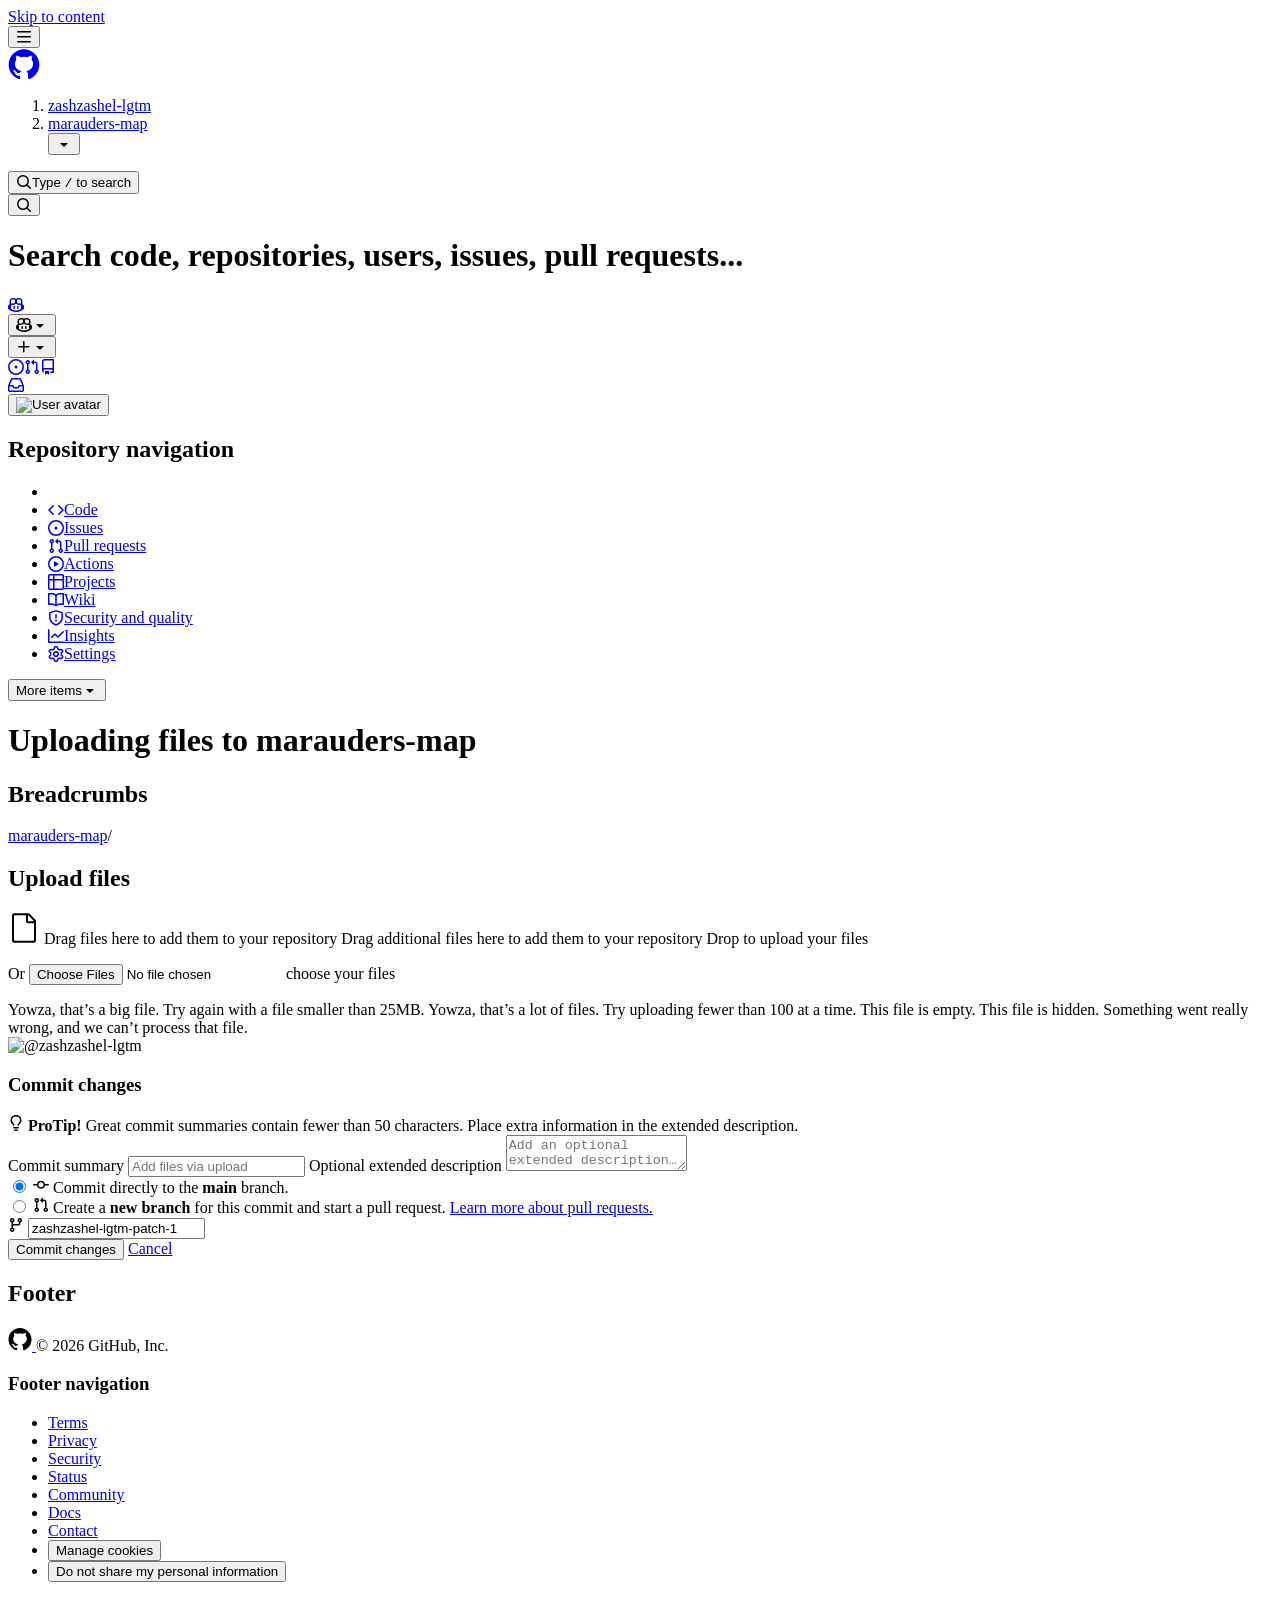
==== commit cc1ac1f0: "Add files via upload" ====
--- a/zashzashel-lgtm_marauders-map_ explore the hogwarts ground by using the marauder_s map _I do solemly swear that I am up to no Good_.html
+++ b/zashzashel-lgtm_marauders-map_ explore the hogwarts ground by using the marauder_s map _I do solemly swear that I am up to no Good_.html
@@ -1,5 +1,5 @@
 <!DOCTYPE html>
-<!-- saved from url=(0048)https://github.com/zashzashel-lgtm/marauders-map -->
+<!-- saved from url=(0060)https://github.com/zashzashel-lgtm/marauders-map/upload/main -->
 <html lang="en" data-color-mode="auto" data-light-theme="light" data-dark-theme="dark" data-a11y-animated-images="system" data-a11y-link-underlines="true" data-turbo-loaded="" class="js-focus-visible" data-js-focus-visible=""><head><meta http-equiv="Content-Type" content="text/html; charset=UTF-8"><style type="text/css">.turbo-progress-bar {
   position: fixed;
   display: block;
@@ -24,12 +24,12 @@
 
   
     
-  <link rel="dns-prefetch" href="https://github.githubassets.com/">
-  <link rel="dns-prefetch" href="https://avatars.githubusercontent.com/">
-  <link rel="dns-prefetch" href="https://github-cloud.s3.amazonaws.com/">
-  <link rel="dns-prefetch" href="https://user-images.githubusercontent.com/">
-  <link rel="preconnect" href="https://github.githubassets.com/" crossorigin="">
-  <link rel="preconnect" href="https://avatars.githubusercontent.com/">
+  
+  
+  
+  
+  
+  
 
   
 
@@ -58,85 +58,85 @@
 
   <script type="application/json" id="client-env">{"locale":"en","featureFlags":["actions_enable_background_steps","actions_workflow_language_service_allow_case_function","activity_diff_file_tree","activity_repos_file_tree","activity_repos_overview_header","activity_repos_overview_sidebar","agent_author_search_expansion","agent_author_search_expansion_ui_pulls","alternate_user_config_repo","artifact_ui_v2","billing_billable_licenses_cost_center_bucket_fix","billing_cost_center_user_level_budgets","billing_discount_threshold_notification","billing_multi_user_cost_center_total_user_count","billing_ui_budget_pagination_enabled","billing_user_level_budgets","billing_user_level_budgets_manage","ccr_files_changed_model_picker","ccr_implement_suggestion_refresh","code_quality_enablement_banner_targeting","code_quality_new_repo_selection_card","code_quality_remove_preview","code_view_checks_live_updates","code_view_raf_sticky_lines","codemirror_inp_optimizations","codespaces_prebuild_region_target_update","coding_agent_third_party_model_ui","comment_viewer_copy_raw_markdown","contentful_primer_code_blocks","copilot_agent_snippy","copilot_api_agentic_issue_marshal_yaml","copilot_ask_mode_dropdown","copilot_automations_pagination","copilot_chat_attach_multiple_images","copilot_chat_auto_mode_picker_paid","copilot_chat_category_rate_limit_messages","copilot_chat_clear_model_selection_for_default_change","copilot_chat_compact_tables","copilot_chat_disable_model_picker_while_streaming","copilot_chat_docked_panel","copilot_chat_enable_tool_call_logs","copilot_chat_header_reorder","copilot_chat_increase_token_padding","copilot_chat_input_commands","copilot_chat_interspersed_tool_calls","copilot_chat_max_upsell","copilot_chat_model_picker_promotions","copilot_chat_models_browser_cache","copilot_chat_opening_thread_switch","copilot_chat_per_message_token_usage","copilot_chat_prettify_pasted_code","copilot_chat_reduce_quota_checks","copilot_chat_ubb_meter","copilot_chat_vision_dotcom_chat_ga_gate","copilot_chat_vision_in_claude","copilot_chat_vision_preview_gate","copilot_cli_install_cta_max_plan","copilot_css_textarea_autosize","copilot_custom_copilots","copilot_custom_copilots_feature_preview","copilot_diff_explain_conversation_intent","copilot_diff_reference_context","copilot_duplicate_thread","copilot_extensions_removal_on_marketplace","copilot_file_block_ref_matching","copilot_fix_failed_workflows_all_skus","copilot_ftp_hyperspace_upgrade_prompt","copilot_hide_hovercard","copilot_immersive_code_block_transition_wrap","copilot_immersive_embedded_deferred_payload","copilot_immersive_embedded_draggable","copilot_immersive_embedded_header_button","copilot_immersive_embedded_implicit_references","copilot_immersive_embedded_skip_copilot_api_token_for_dotcom_context","copilot_immersive_file_block_transition_open","copilot_immersive_file_preview_keep_mounted","copilot_immersive_job_result_preview","copilot_immersive_suggestion_pills","copilot_immersive_task_hyperlinking","copilot_immersive_task_within_chat_thread","copilot_issue_list_show_more","copilot_mc_cli_resume_any_users_task","copilot_mc_nudges","copilot_mission_control_agent_filtering","copilot_mission_control_environment_list_icons","copilot_mission_control_needs_attention","copilot_mission_control_sandbox_remote_bypass","copilot_mission_control_session_events_ui","copilot_mission_control_session_filters","copilot_mission_control_task_alive_updates","copilot_mission_control_task_sharing","copilot_org_policy_page_focus_mode","copilot_plans_signups_enabled","copilot_pr_chat_enhancements","copilot_premium_request_quotas","copilot_prominent_upgrade_button","copilot_redirect_header_button_to_agents","copilot_resource_panel","copilot_share_active_subthread","copilot_spaces_ga","copilot_spaces_individual_policies_ga","copilot_spark_empty_state","copilot_spark_handle_nil_friendly_name","copilot_swe_agent_authorization_status_ui","copilot_swe_agent_hide_model_picker_if_only_auto","copilot_swe_agent_issue_comment_trigger","copilot_swe_agent_pr_comment_model_picker","copilot_swe_agent_pull_request_comment_trigger","copilot_swe_agent_pull_request_merged_trigger","copilot_swe_agent_pull_request_opened_trigger","copilot_swe_agent_pull_request_synchronize_trigger","copilot_swe_agent_use_subagents","copilot_task_api_github_rest_style","copilot_token_based_billing","copilot_unconfigured_is_inherited","copilot_user_can_upgrade_plan_field","copilot_workbench_ubb","dashboard_indexeddb_caching","dashboard_lists_max_age_filter","dashboard_surface_persistent_preferences","dashboard_universe_2025","dashboard_universe_2025_feedback_dialog","fgpat_permissions_selector_redesign","flex_cta_groups_mvp","ga_enterprise_teams_ui","global_nav_react","hide_groups_list_for_few_groups","hpc_error_overhead","hyperspace_2025_logged_out_batch_1","hyperspace_2025_logged_out_batch_2","hyperspace_2025_logged_out_batch_3","in_product_messaging_datadog_monitoring","ipm_budget_deep_linking","ipm_global_transactional_message_agents","ipm_global_transactional_message_copilot","ipm_global_transactional_message_issues","ipm_global_transactional_message_prs","ipm_global_transactional_message_repos","ipm_global_transactional_message_spaces","issue_cca_modal_open","issue_cca_multi_assign_modal","issue_cca_visualization","issue_fields_multi_select","issue_inline_avatars","issue_relative_time_micro","issues_dashboard_sso_structured_errors","issues_expanded_file_types","issues_lazy_load_comment_box_suggestions","issues_react_chrome_container_query_fix","issues_react_include_bots_in_pickers","issues_react_ui_feedback","landing_pages_ninetailed","landing_pages_web_vitals_tracking","lifecycle_label_name_updates","low_quality_classifier","marketing_pages_search_explore_provider","memex_default_issue_create_repository","memex_lazy_hydrate_agent_tasks","memex_live_update_hovercard","memex_mwl_filter_field_delimiter","memex_remove_deprecated_type_issue","memex_roadmap_drag_style","merge_status_header_feedback","oauth_authorize_clickjacking_protection","octocaptcha_origin_optimization","pacer_layout_hide_sso_banner","pr_sfv_new_diff_fetch","primer_react_css_anchor_positioning","primer_react_merged_forwarded_refs","property_definition_empty_state_suggestions","prs_copilot_app_open_action","prs_css_anchor_positioning","prs_live_updates_issue_comments","prx_files","pull_request_commit_checks_dialog","pull_request_copilot_attribution_header","pull_request_files_virtualization","pull_request_inbox_customize_sections","pull_request_overview_panel_edit_description","pull_request_virtualization_image_estimate","pull_request_virtualization_scroll_compensation","pull_request_virtualization_scroll_intent","react_blob_isolate_code_lines","react_blob_overlay","react_data_router_code_view_sidebar","react_data_router_tanstack_allowed","react_sandbox_future_tanstack","repo_issues_sidebar_layout","repo_overview_ask_copilot","repos_contributors_limited_default_range","repository_suggester_elastic_search","review_involves_filter","sample_network_conn_type","secret_scanning_metadata_preview_table","secret_scanning_pattern_alerts_link","security_center_artifact_filters_popover","semantic_similarity_duplicate_issue_detection","session_logs_ungroup_reasoning_text","site_banner_desktop_copilot_app","site_code_quality_page","site_github_app_ga_page","site_global_banner_learn_copilot_app","site_global_banner_security_webinar","site_global_nav_spark_models_removed","spark_prompt_secret_scanning","spark_server_connection_status","suppress_automated_browser_vitals","swp_forms_disable_octocaptcha","team_review_requested_by_user_filter","track_notifications_settings_usage","turbo_skip_form","update_issue_suggestions","viewscreen_sandbox","warn_inaccessible_attachments","webp_support","workbench_store_readonly"],"login":"zashzashel-lgtm","copilotApiOverrideUrl":"https://api.individual.githubcopilot.com","cmcApiUrl":"https://api.github.com/cmc_internal/api"}</script>
 <script crossorigin="anonymous" type="module" src="./zashzashel-lgtm_marauders-map_ explore the hogwarts ground by using the marauder_s map _I do solemly swear that I am up to no Good__files/wp-runtime-bb3167a3844ae3b7.js.download" defer="defer"></script>
-<link crossorigin="anonymous" rel="modulepreload" href="https://github.githubassets.com/assets/app-foundation-b0a3176b6b91e784.js">
-<link crossorigin="anonymous" rel="modulepreload" href="https://github.githubassets.com/assets/app-runtime-3a9592c6c49c3caa.js">
-<link crossorigin="anonymous" rel="modulepreload" href="https://github.githubassets.com/assets/fetch-utilities-c15f4a0ba1130fd4.js">
-<link crossorigin="anonymous" rel="modulepreload" href="https://github.githubassets.com/assets/78205-75aff589688e0be2.js">
+
+
+
+
 <script crossorigin="anonymous" type="module" src="./zashzashel-lgtm_marauders-map_ explore the hogwarts ground by using the marauder_s map _I do solemly swear that I am up to no Good__files/environment-31120210e0dec4de.js.download" defer="defer"></script>
 <link crossorigin="anonymous" media="all" rel="stylesheet" href="./zashzashel-lgtm_marauders-map_ explore the hogwarts ground by using the marauder_s map _I do solemly swear that I am up to no Good__files/app-runtime.a596275b6d2beaf5.module.css">
-<link crossorigin="anonymous" rel="modulepreload" href="https://github.githubassets.com/assets/catalyst-03fc2ee1b163e4cb.js">
-<link crossorigin="anonymous" rel="modulepreload" href="https://github.githubassets.com/assets/selector-observer-31e911ea8e9046d3.js">
-<link crossorigin="anonymous" rel="modulepreload" href="https://github.githubassets.com/assets/relative-time-element-dfbe05d051d2745a.js">
-<link crossorigin="anonymous" rel="modulepreload" href="https://github.githubassets.com/assets/296-cddf2922ea3a416c.js">
-<link crossorigin="anonymous" rel="modulepreload" href="https://github.githubassets.com/assets/816-29b762091e5033a9.js">
-<link crossorigin="anonymous" rel="modulepreload" href="https://github.githubassets.com/assets/65637-e357a8be37eda955.js">
-<link crossorigin="anonymous" rel="modulepreload" href="https://github.githubassets.com/assets/31721-903cd2b317a8cc03.js">
-<link crossorigin="anonymous" rel="modulepreload" href="https://github.githubassets.com/assets/46740-0a6e4901e467cc61.js">
-<link crossorigin="anonymous" rel="modulepreload" href="https://github.githubassets.com/assets/91445-6f5c449d48bb47ab.js">
+
+
+
+
+
+
+
+
+
 <script crossorigin="anonymous" type="module" src="./zashzashel-lgtm_marauders-map_ explore the hogwarts ground by using the marauder_s map _I do solemly swear that I am up to no Good__files/github-elements-3870415b1b377827.js.download" defer="defer"></script>
 <script crossorigin="anonymous" type="module" src="./zashzashel-lgtm_marauders-map_ explore the hogwarts ground by using the marauder_s map _I do solemly swear that I am up to no Good__files/element-registry-4d39bd69f100eef8.js.download" defer="defer"></script>
-<link crossorigin="anonymous" rel="modulepreload" href="https://github.githubassets.com/assets/runtime-helpers-b5a5a1cee32a4b87.js">
-<link crossorigin="anonymous" rel="modulepreload" href="https://github.githubassets.com/assets/aria-live-f89426702b2d1650.js">
-<link crossorigin="anonymous" rel="modulepreload" href="https://github.githubassets.com/assets/hotkey-18e2cf4c6aadb3ff.js">
-<link crossorigin="anonymous" rel="modulepreload" href="https://github.githubassets.com/assets/react-core-0f20bad46ba8cead.js">
-<link crossorigin="anonymous" rel="modulepreload" href="https://github.githubassets.com/assets/react-lib-a79e0802ead09943.js">
-<link crossorigin="anonymous" rel="modulepreload" href="https://github.githubassets.com/assets/50841-f6411d024525940b.js">
-<link crossorigin="anonymous" rel="modulepreload" href="https://github.githubassets.com/assets/79039-9238f8fd47d74629.js">
-<link crossorigin="anonymous" rel="modulepreload" href="https://github.githubassets.com/assets/88475-e7c45daacb58e0a3.js">
-<link crossorigin="anonymous" rel="modulepreload" href="https://github.githubassets.com/assets/26533-36c85461b011ffd5.js">
-<link crossorigin="anonymous" rel="modulepreload" href="https://github.githubassets.com/assets/3609-2a17d1c3e2ce7fe5.js">
-<link crossorigin="anonymous" rel="modulepreload" href="https://github.githubassets.com/assets/17430-e901a0f85324c01f.js">
-<link crossorigin="anonymous" rel="modulepreload" href="https://github.githubassets.com/assets/40489-1cb4158300f5cf11.js">
-<link crossorigin="anonymous" rel="modulepreload" href="https://github.githubassets.com/assets/85720-fc27301ab71403cf.js">
-<link crossorigin="anonymous" rel="modulepreload" href="https://github.githubassets.com/assets/6059-001e1b0cb00e4a0b.js">
-<link crossorigin="anonymous" rel="modulepreload" href="https://github.githubassets.com/assets/29863-48ad2609b0f83022.js">
-<link crossorigin="anonymous" rel="modulepreload" href="https://github.githubassets.com/assets/24061-55c5ea4be30ab4b5.js">
+
+
+
+
+
+
+
+
+
+
+
+
+
+
+
+
 <script crossorigin="anonymous" type="module" src="./zashzashel-lgtm_marauders-map_ explore the hogwarts ground by using the marauder_s map _I do solemly swear that I am up to no Good__files/behaviors-05974eabdba6c1d6.js.download" defer="defer"></script>
 <link crossorigin="anonymous" media="all" rel="stylesheet" href="./zashzashel-lgtm_marauders-map_ explore the hogwarts ground by using the marauder_s map _I do solemly swear that I am up to no Good__files/react-core.e7eb59fdde3d4b7e.module.css">
-<link crossorigin="anonymous" rel="modulepreload" href="https://github.githubassets.com/assets/66728-0ce5549de1472c6f.js">
+
 <script crossorigin="anonymous" type="module" src="./zashzashel-lgtm_marauders-map_ explore the hogwarts ground by using the marauder_s map _I do solemly swear that I am up to no Good__files/codespaces-e2ffcd1595a0e4cc.js.download" defer="defer"></script>
-<link crossorigin="anonymous" rel="modulepreload" href="https://github.githubassets.com/assets/48042-7e814f43e9ff3678.js">
+
 <script crossorigin="anonymous" type="module" src="./zashzashel-lgtm_marauders-map_ explore the hogwarts ground by using the marauder_s map _I do solemly swear that I am up to no Good__files/repositories-18a51986dab82edf.js.download" defer="defer"></script>
 <script crossorigin="anonymous" type="module" src="./zashzashel-lgtm_marauders-map_ explore the hogwarts ground by using the marauder_s map _I do solemly swear that I am up to no Good__files/code-menu-ebd1fa953a9975b6.js.download" defer="defer"></script>
   
-  <link crossorigin="anonymous" rel="modulepreload" href="./zashzashel-lgtm_marauders-map_ explore the hogwarts ground by using the marauder_s map _I do solemly swear that I am up to no Good__files/wp-runtime-bb3167a3844ae3b7.js.download">
-<link crossorigin="anonymous" rel="modulepreload" href="https://github.githubassets.com/assets/primer-react-a5811f9df176137a.js">
-<link crossorigin="anonymous" rel="modulepreload" href="https://github.githubassets.com/assets/octicons-react-0f7aabd2961515ac.js">
-<link crossorigin="anonymous" rel="modulepreload" href="https://github.githubassets.com/assets/68751-ce203b06ab59e9ad.js">
-<link crossorigin="anonymous" rel="modulepreload" href="https://github.githubassets.com/assets/437-e211f0d3b29f548a.js">
-<link crossorigin="anonymous" rel="modulepreload" href="https://github.githubassets.com/assets/53351-c7a0796f923dc77c.js">
-<link crossorigin="anonymous" rel="modulepreload" href="https://github.githubassets.com/assets/7463-886fbf7975c0e6d4.js">
-<link crossorigin="anonymous" rel="modulepreload" href="https://github.githubassets.com/assets/43952-7629a3dee4ba4e75.js">
-<link crossorigin="anonymous" rel="modulepreload" href="https://github.githubassets.com/assets/27600-ca5896d422c7dee2.js">
-<link crossorigin="anonymous" rel="modulepreload" href="https://github.githubassets.com/assets/88493-eabaae5d94674ff7.js">
-<link crossorigin="anonymous" rel="modulepreload" href="https://github.githubassets.com/assets/47406-9bb14b50b23b780e.js">
-<link crossorigin="anonymous" rel="modulepreload" href="https://github.githubassets.com/assets/76041-6118fbdcc7fd198e.js">
-<link crossorigin="anonymous" rel="modulepreload" href="https://github.githubassets.com/assets/93680-3389e5b60501a851.js">
-<link crossorigin="anonymous" rel="modulepreload" href="https://github.githubassets.com/assets/71192-87b68d371daccae0.js">
-<link crossorigin="anonymous" rel="modulepreload" href="https://github.githubassets.com/assets/4871-d4c66be5b6789608.js">
-<link crossorigin="anonymous" rel="modulepreload" href="https://github.githubassets.com/assets/57664-4be11172b1253f5b.js">
-<link crossorigin="anonymous" rel="modulepreload" href="https://github.githubassets.com/assets/56324-60b525a3c31ec0cf.js">
-<link crossorigin="anonymous" rel="modulepreload" href="https://github.githubassets.com/assets/4706-4d3c62464fbdd35d.js">
-<link crossorigin="anonymous" rel="modulepreload" href="https://github.githubassets.com/assets/47278-2c1e2d57e9e343f4.js">
-<link crossorigin="anonymous" rel="modulepreload" href="https://github.githubassets.com/assets/10257-a73e531345938203.js">
-<link crossorigin="anonymous" rel="modulepreload" href="https://github.githubassets.com/assets/1966-7fbeda16787b1887.js">
-<link crossorigin="anonymous" rel="modulepreload" href="https://github.githubassets.com/assets/8151-9fc11fb2f79e768d.js">
-<link crossorigin="anonymous" rel="modulepreload" href="https://github.githubassets.com/assets/11494-ffe52f81d15e7ba9.js">
-<link crossorigin="anonymous" rel="modulepreload" href="https://github.githubassets.com/assets/13735-f0dd0afbdea7b5d9.js">
-<link crossorigin="anonymous" rel="modulepreload" href="https://github.githubassets.com/assets/99788-45193d304bb21c1b.js">
-<link crossorigin="anonymous" rel="modulepreload" href="https://github.githubassets.com/assets/30223-4036f6c2f2c51cf3.js">
-<link crossorigin="anonymous" rel="modulepreload" href="https://github.githubassets.com/assets/21472-55c26f2010eec637.js">
-<link crossorigin="anonymous" rel="modulepreload" href="https://github.githubassets.com/assets/79589-38336187f30815d8.js">
-<link crossorigin="anonymous" rel="modulepreload" href="https://github.githubassets.com/assets/24860-70121da41a4fb7f5.js">
-<link crossorigin="anonymous" rel="modulepreload" href="https://github.githubassets.com/assets/85736-8a75fdce27024c9a.js">
-<link crossorigin="anonymous" rel="modulepreload" href="https://github.githubassets.com/assets/32146-9133477a8790514d.js">
-<link crossorigin="anonymous" rel="modulepreload" href="https://github.githubassets.com/assets/4889-4516784f4cc47d50.js">
-<link crossorigin="anonymous" rel="modulepreload" href="https://github.githubassets.com/assets/54050-fab70dd93d099e8d.js">
-<link crossorigin="anonymous" rel="modulepreload" href="https://github.githubassets.com/assets/13199-293e166b3e4f0a7a.js">
-<link crossorigin="anonymous" rel="modulepreload" href="https://github.githubassets.com/assets/66917-dd951f9e7be5ae69.js">
-<link crossorigin="anonymous" rel="modulepreload" href="https://github.githubassets.com/assets/3399-8028db630c5e2b46.js">
-<link crossorigin="anonymous" rel="modulepreload" href="https://github.githubassets.com/assets/26473-cadbc59f2a7923d4.js">
-<link crossorigin="anonymous" rel="modulepreload" href="https://github.githubassets.com/assets/22093-7cf16d9728e66cda.js">
+  
+
+
+
+
+
+
+
+
+
+
+
+
+
+
+
+
+
+
+
+
+
+
+
+
+
+
+
+
+
+
+
+
+
+
+
+
+
 <script crossorigin="anonymous" type="module" src="./zashzashel-lgtm_marauders-map_ explore the hogwarts ground by using the marauder_s map _I do solemly swear that I am up to no Good__files/code-view-152917b64214485f.js.download" defer="defer"></script>
 <link crossorigin="anonymous" media="all" rel="stylesheet" href="./zashzashel-lgtm_marauders-map_ explore the hogwarts ground by using the marauder_s map _I do solemly swear that I am up to no Good__files/primer-react-css.98ad1672d1ed9f02.module.css">
 <link crossorigin="anonymous" media="all" rel="stylesheet" href="./zashzashel-lgtm_marauders-map_ explore the hogwarts ground by using the marauder_s map _I do solemly swear that I am up to no Good__files/99788.3f3bbe9f49318c1c.module.css">
@@ -144,80 +144,80 @@
 <link crossorigin="anonymous" media="all" rel="stylesheet" href="./zashzashel-lgtm_marauders-map_ explore the hogwarts ground by using the marauder_s map _I do solemly swear that I am up to no Good__files/code-view.0044234c2074882a.module.css">
 
 
-  <title>zashzashel-lgtm/marauders-map: explore the hogwarts ground by using the marauder*s map "I do solemly swear that I am up to no Good"</title>
-
-
-
-  <meta name="route-pattern" content="/:user_id/:repository" data-turbo-transient="">
-  <meta name="route-controller" content="files" data-turbo-transient="">
-  <meta name="route-action" content="disambiguate" data-turbo-transient="">
-  <meta name="fetch-nonce" content="v2:d16ab3d1-836b-9b9f-a758-38bd497c70de">
-
-    
-  <meta name="current-catalog-service-hash" content="f3abb0cc802f3d7b95fc8762b94bdcb13bf39634c40c357301c4aa1d67a256fb">
-
-
-  <meta name="request-id" content="0C4B:3EEE48:697747:725E07:6A64E679" data-turbo-transient="true"><meta name="html-safe-nonce" content="dce7879ce0fd4d022d84db30e35edbf867183afaeaf6bc8f4d31e630ab4e49a5" data-turbo-transient="true"><meta name="visitor-payload" content="[base64]" data-turbo-transient="true"><meta name="visitor-hmac" content="a267c0e9213e53072257166e918f5e65bf360b6f90ff4499f7979fb19f524774" data-turbo-transient="true">
-
-
-    <meta name="hovercard-subject-tag" content="repository:1312134544" data-turbo-transient="">
-
-
-  <meta name="github-keyboard-shortcuts" content="repository,copilot" data-turbo-transient="true">
-  
-
-  <meta name="selected-link" value="repo_source" data-turbo-transient="">
-  <link rel="assets" href="https://github.githubassets.com/">
-
-    <meta name="google-site-verification" content="Apib7-x98H0j5cPqHWwSMm6dNU4GmODRoqxLiDzdx9I">
-
-<meta name="octolytics-url" content="https://collector.github.com/github/collect"><meta name="octolytics-actor-id" content="309148337"><meta name="octolytics-actor-login" content="zashzashel-lgtm"><meta name="octolytics-actor-hash" content="d16ab6b5fd4dd6657595f742763587d8358efc339bc05179feee78f48485d6f0">
-
-
-
-
-
-  <meta name="analytics-location" content="/&lt;user-name&gt;/&lt;repo-name&gt;" data-turbo-transient="true">
-
-  
-
-
-
-
-    <meta name="user-login" content="zashzashel-lgtm">
-
-  <link rel="sudo-modal" href="https://github.com/sessions/sudo_modal">
-
-    <meta name="viewport" content="width=device-width">
-
-    
-
-      <meta name="description" content="explore the hogwarts ground by using the marauder*s map &quot;I do solemly swear that I am up to no Good&quot; - zashzashel-lgtm/marauders-map">
-
-      <link rel="search" type="application/opensearchdescription+xml" href="https://github.com/opensearch.xml" title="GitHub">
-
-    <link rel="fluid-icon" href="https://github.com/fluidicon.png" title="GitHub">
-    <meta property="fb:app_id" content="1401488693436528">
-    <meta name="apple-itunes-app" content="app-id=1477376905, app-argument=https://github.com/zashzashel-lgtm/marauders-map">
-
-      <meta name="twitter:image" content="https://opengraph.githubassets.com/a49f6fdf47f7d28737d629d4f8566d3e1b1d7496caec36d62d94da6618c0273b/zashzashel-lgtm/marauders-map"><meta name="twitter:site" content="@github"><meta name="twitter:card" content="summary_large_image"><meta name="twitter:title" content="zashzashel-lgtm/marauders-map: explore the hogwarts ground by using the marauder*s map &quot;I do solemly swear that I am up to no Good&quot;"><meta name="twitter:description" content="explore the hogwarts ground by using the marauder*s map &quot;I do solemly swear that I am up to no Good&quot; - zashzashel-lgtm/marauders-map">
-  <meta property="og:image" content="https://opengraph.githubassets.com/a49f6fdf47f7d28737d629d4f8566d3e1b1d7496caec36d62d94da6618c0273b/zashzashel-lgtm/marauders-map"><meta property="og:image:alt" content="explore the hogwarts ground by using the marauder*s map &quot;I do solemly swear that I am up to no Good&quot; - zashzashel-lgtm/marauders-map"><meta property="og:image:width" content="1200"><meta property="og:image:height" content="600"><meta property="og:site_name" content="GitHub"><meta property="og:type" content="object"><meta property="og:title" content="zashzashel-lgtm/marauders-map: explore the hogwarts ground by using the marauder*s map &quot;I do solemly swear that I am up to no Good&quot;"><meta property="og:url" content="https://github.com/zashzashel-lgtm/marauders-map"><meta property="og:description" content="explore the hogwarts ground by using the marauder*s map &quot;I do solemly swear that I am up to no Good&quot; - zashzashel-lgtm/marauders-map">
-  
-
-
-      <link rel="shared-web-socket" href="wss://alive.github.com/_sockets/u/309148337/ws?session=eyJ2IjoiVjMiLCJ1IjozMDkxNDgzMzcsInMiOjIyMTExMTI1NzMsImMiOjE4ODY4Njk4MDYsInQiOjE3ODQ5OTc0OTd9--03bd0f1cf376fb27d78d14e6fd68b68fd33d1bd8b491d4957335b67cb23e7468" data-refresh-url="/_alive" data-session-id="033b86ef64da0eb2eab5f00c9a1276579fc4c453df668e080d23af9e1584d3dc">
-      <link rel="shared-web-socket-src" href="https://github.com/assets-cdn/worker/socket-worker-89f8a0e9fe180a48.js">
-
-      <link rel="service-worker-src" href="https://github.com/assets-cdn/worker/service-worker-b66f922ca63253f4.js?current_user=zashzashel-lgtm&amp;errors_url=https%3A%2F%2Fapi.github.com%2F_private%2Fbrowser%2Ferrors&amp;release=309153364422b3c499922d1a2a6404910a58ed8e&amp;actor_id=309148337&amp;is_staff=false&amp;analytics_collector_url=https%3A%2F%2Fcollector.github.com%2Fgithub%2Fcollect">
-
-      <meta name="hostname" content="github.com">
-
-
-      <meta name="keyboard-shortcuts-preference" content="all">
-      <meta name="hovercards-preference" content="true">
-      <meta name="announcement-preference-hovercard" content="true">
-
-        <meta name="expected-hostname" content="github.com">
+  
+
+
+
+  
+  
+  
+  
+
+    
+  
+
+
+  
+
+
+    
+
+
+  
+  
+
+  
+  
+
+    
+
+
+
+
+
+
+
+  
+
+  
+
+
+
+
+    
+
+  
+
+    
+
+    
+
+      
+
+      
+
+    
+    
+    
+
+      
+  
+  
+
+
+      
+      
+
+      
+
+      
+
+
+      
+      
+      
+
+        
 
 
   <meta http-equiv="x-pjax-version" content="95a06ec3d8e106033f44541dbe88eb9daf31f21f51776affdb949efed6bc3214" data-turbo-track="reload">
@@ -225,44 +225,44 @@
   <meta http-equiv="x-pjax-css-version" content="0f66651d491e0bc927f9973a3bded16a7dcf41eb68077453352dc15547622c59" data-turbo-track="reload">
   <meta http-equiv="x-pjax-js-version" content="52c76df668885aaff23b50bdca1fa1ea44ac9c1553e888ebc70ff1e4daa4625b" data-turbo-track="reload">
 
-  <meta name="turbo-cache-control" content="no-preview" data-turbo-transient="">
-
-      <meta name="turbo-cache-control" content="no-cache" data-turbo-transient="">
-
-    <meta data-hydrostats="publish">
-
-  <meta name="go-import" content="github.com/zashzashel-lgtm/marauders-map git https://github.com/zashzashel-lgtm/marauders-map.git">
-
-  <meta name="octolytics-dimension-user_id" content="309148337"><meta name="octolytics-dimension-user_login" content="zashzashel-lgtm"><meta name="octolytics-dimension-repository_id" content="1312134544"><meta name="octolytics-dimension-repository_nwo" content="zashzashel-lgtm/marauders-map"><meta name="octolytics-dimension-repository_public" content="true"><meta name="octolytics-dimension-repository_is_fork" content="false"><meta name="octolytics-dimension-repository_network_root_id" content="1312134544"><meta name="octolytics-dimension-repository_network_root_nwo" content="zashzashel-lgtm/marauders-map">
-  <meta name="current-repo-nwo" content="zashzashel-lgtm/marauders-map">
-
-
-
-    
-
-    <meta name="turbo-body-classes" content="logged-in env-production page-responsive text-rendering-optimize-speed">
-  <meta name="disable-turbo" content="false">
-
-
-  <meta name="browser-stats-url" content="https://api.github.com/_private/browser/stats">
-
-
-  <meta name="browser-errors-url" content="https://api.github.com/_private/browser/errors">
+  
+
+      
+
+    
+
+  
+
+  
+  
+
+
+
+    
+
+    
+  
+
+
+  
+
+
+  
 
     <meta name="release" content="309153364422b3c499922d1a2a6404910a58ed8e" data-turbo-track="reload">
-  <meta name="ui-target" content="full">
-
-  <link rel="mask-icon" href="https://github.githubassets.com/assets/pinned-octocat-093da3e6fa40.svg" color="#000000">
-  <link rel="alternate icon" class="js-site-favicon" type="image/png" href="https://github.githubassets.com/favicons/favicon-dark.png">
-  <link rel="icon" class="js-site-favicon" type="image/svg+xml" href="https://github.githubassets.com/favicons/favicon-dark.svg" data-base-href="https://github.githubassets.com/favicons/favicon">
-
-<meta name="theme-color" content="#1e2327">
-<meta name="color-scheme" content="light dark">
-
-
-  <link rel="manifest" href="https://github.com/manifest.json" crossorigin="use-credentials">
-
-  <link rel="stylesheet" type="text/css" href="./zashzashel-lgtm_marauders-map_ explore the hogwarts ground by using the marauder_s map _I do solemly swear that I am up to no Good__files/81758.7c3708c9a66f2f0d.module.css" crossorigin="anonymous"><link rel="stylesheet" type="text/css" href="./zashzashel-lgtm_marauders-map_ explore the hogwarts ground by using the marauder_s map _I do solemly swear that I am up to no Good__files/38963.f9ae8bf4d28d4bfd.module.css" crossorigin="anonymous"><link rel="stylesheet" type="text/css" href="./zashzashel-lgtm_marauders-map_ explore the hogwarts ground by using the marauder_s map _I do solemly swear that I am up to no Good__files/7872.c5a7844afa2c5aaa.module.css" crossorigin="anonymous"><meta name="github-code-view-meta-stats" id="github-code-view-meta-stats" data-hydrostats="publish"><link rel="stylesheet" type="text/css" href="./zashzashel-lgtm_marauders-map_ explore the hogwarts ground by using the marauder_s map _I do solemly swear that I am up to no Good__files/31896.fa935e88fc123608.module.css" crossorigin="anonymous"><link rel="stylesheet" type="text/css" href="./zashzashel-lgtm_marauders-map_ explore the hogwarts ground by using the marauder_s map _I do solemly swear that I am up to no Good__files/53839.3de4c73116bc257b.module.css" crossorigin="anonymous"><link rel="stylesheet" type="text/css" href="./zashzashel-lgtm_marauders-map_ explore the hogwarts ground by using the marauder_s map _I do solemly swear that I am up to no Good__files/79732.33a91c9e9834a961.module.css" crossorigin="anonymous"><link rel="stylesheet" type="text/css" href="./zashzashel-lgtm_marauders-map_ explore the hogwarts ground by using the marauder_s map _I do solemly swear that I am up to no Good__files/86851.7d0dfed3614c981f.module.css" crossorigin="anonymous"><link rel="stylesheet" type="text/css" href="./zashzashel-lgtm_marauders-map_ explore the hogwarts ground by using the marauder_s map _I do solemly swear that I am up to no Good__files/5398.5487b33f91314679.module.css" crossorigin="anonymous"><link rel="stylesheet" type="text/css" href="./zashzashel-lgtm_marauders-map_ explore the hogwarts ground by using the marauder_s map _I do solemly swear that I am up to no Good__files/86343.559c252887994ee2.module.css" crossorigin="anonymous"><link rel="stylesheet" type="text/css" href="./zashzashel-lgtm_marauders-map_ explore the hogwarts ground by using the marauder_s map _I do solemly swear that I am up to no Good__files/92563.75c14e5d5ab45a6b.module.css" crossorigin="anonymous"><link rel="stylesheet" type="text/css" href="./zashzashel-lgtm_marauders-map_ explore the hogwarts ground by using the marauder_s map _I do solemly swear that I am up to no Good__files/52785.6c3440adac0b5a13.module.css" crossorigin="anonymous"><link rel="stylesheet" type="text/css" href="./zashzashel-lgtm_marauders-map_ explore the hogwarts ground by using the marauder_s map _I do solemly swear that I am up to no Good__files/24301.f1e9bb6a5789993a.module.css" crossorigin="anonymous"><link rel="stylesheet" type="text/css" href="./zashzashel-lgtm_marauders-map_ explore the hogwarts ground by using the marauder_s map _I do solemly swear that I am up to no Good__files/96188.dd134d1c4b62ada4.module.css" crossorigin="anonymous"><link rel="stylesheet" type="text/css" href="./zashzashel-lgtm_marauders-map_ explore the hogwarts ground by using the marauder_s map _I do solemly swear that I am up to no Good__files/68854.7a02305b2c84d08d.module.css" crossorigin="anonymous"><link rel="stylesheet" type="text/css" href="./zashzashel-lgtm_marauders-map_ explore the hogwarts ground by using the marauder_s map _I do solemly swear that I am up to no Good__files/21863.1b0abc70a732a009.module.css" crossorigin="anonymous"><link rel="stylesheet" type="text/css" href="./zashzashel-lgtm_marauders-map_ explore the hogwarts ground by using the marauder_s map _I do solemly swear that I am up to no Good__files/2703.3279723156cf9b0b.module.css" crossorigin="anonymous"><link rel="stylesheet" type="text/css" href="./zashzashel-lgtm_marauders-map_ explore the hogwarts ground by using the marauder_s map _I do solemly swear that I am up to no Good__files/78506.d1103cf3448445e1.module.css" crossorigin="anonymous"><link rel="stylesheet" type="text/css" href="./zashzashel-lgtm_marauders-map_ explore the hogwarts ground by using the marauder_s map _I do solemly swear that I am up to no Good__files/59365.eafd6ac3f54e705a.module.css" crossorigin="anonymous"><link rel="stylesheet" type="text/css" href="./zashzashel-lgtm_marauders-map_ explore the hogwarts ground by using the marauder_s map _I do solemly swear that I am up to no Good__files/30346.5115be1ff0511220.module.css" crossorigin="anonymous"><link rel="stylesheet" type="text/css" href="./zashzashel-lgtm_marauders-map_ explore the hogwarts ground by using the marauder_s map _I do solemly swear that I am up to no Good__files/50624.62fc23baf902e916.module.css" crossorigin="anonymous"><link rel="stylesheet" type="text/css" href="./zashzashel-lgtm_marauders-map_ explore the hogwarts ground by using the marauder_s map _I do solemly swear that I am up to no Good__files/73404.1e765cbc042f61d0.module.css" crossorigin="anonymous"><link rel="stylesheet" type="text/css" href="./zashzashel-lgtm_marauders-map_ explore the hogwarts ground by using the marauder_s map _I do solemly swear that I am up to no Good__files/36762.e4e355af1ceb8b8c.module.css" crossorigin="anonymous"><link rel="stylesheet" type="text/css" href="./zashzashel-lgtm_marauders-map_ explore the hogwarts ground by using the marauder_s map _I do solemly swear that I am up to no Good__files/37575.674f2d8f00a06893.module.css" crossorigin="anonymous"><link rel="stylesheet" type="text/css" href="./zashzashel-lgtm_marauders-map_ explore the hogwarts ground by using the marauder_s map _I do solemly swear that I am up to no Good__files/89194.f4d4131df514487c.module.css" crossorigin="anonymous"></head>
+  
+
+  
+  
+  
+
+
+
+
+
+  
+
+  <link rel="stylesheet" type="text/css" href="./zashzashel-lgtm_marauders-map_ explore the hogwarts ground by using the marauder_s map _I do solemly swear that I am up to no Good__files/81758.7c3708c9a66f2f0d.module.css" crossorigin="anonymous"><link rel="stylesheet" type="text/css" href="./zashzashel-lgtm_marauders-map_ explore the hogwarts ground by using the marauder_s map _I do solemly swear that I am up to no Good__files/38963.f9ae8bf4d28d4bfd.module.css" crossorigin="anonymous"><link rel="stylesheet" type="text/css" href="./zashzashel-lgtm_marauders-map_ explore the hogwarts ground by using the marauder_s map _I do solemly swear that I am up to no Good__files/7872.c5a7844afa2c5aaa.module.css" crossorigin="anonymous"><link rel="stylesheet" type="text/css" href="./zashzashel-lgtm_marauders-map_ explore the hogwarts ground by using the marauder_s map _I do solemly swear that I am up to no Good__files/31896.fa935e88fc123608.module.css" crossorigin="anonymous"><link rel="stylesheet" type="text/css" href="./zashzashel-lgtm_marauders-map_ explore the hogwarts ground by using the marauder_s map _I do solemly swear that I am up to no Good__files/53839.3de4c73116bc257b.module.css" crossorigin="anonymous"><link rel="stylesheet" type="text/css" href="./zashzashel-lgtm_marauders-map_ explore the hogwarts ground by using the marauder_s map _I do solemly swear that I am up to no Good__files/79732.33a91c9e9834a961.module.css" crossorigin="anonymous"><link rel="stylesheet" type="text/css" href="./zashzashel-lgtm_marauders-map_ explore the hogwarts ground by using the marauder_s map _I do solemly swear that I am up to no Good__files/86851.7d0dfed3614c981f.module.css" crossorigin="anonymous"><link rel="stylesheet" type="text/css" href="./zashzashel-lgtm_marauders-map_ explore the hogwarts ground by using the marauder_s map _I do solemly swear that I am up to no Good__files/5398.5487b33f91314679.module.css" crossorigin="anonymous"><link rel="stylesheet" type="text/css" href="./zashzashel-lgtm_marauders-map_ explore the hogwarts ground by using the marauder_s map _I do solemly swear that I am up to no Good__files/86343.559c252887994ee2.module.css" crossorigin="anonymous"><link rel="stylesheet" type="text/css" href="./zashzashel-lgtm_marauders-map_ explore the hogwarts ground by using the marauder_s map _I do solemly swear that I am up to no Good__files/92563.75c14e5d5ab45a6b.module.css" crossorigin="anonymous"><link rel="stylesheet" type="text/css" href="./zashzashel-lgtm_marauders-map_ explore the hogwarts ground by using the marauder_s map _I do solemly swear that I am up to no Good__files/52785.6c3440adac0b5a13.module.css" crossorigin="anonymous"><link rel="stylesheet" type="text/css" href="./zashzashel-lgtm_marauders-map_ explore the hogwarts ground by using the marauder_s map _I do solemly swear that I am up to no Good__files/24301.f1e9bb6a5789993a.module.css" crossorigin="anonymous"><link rel="stylesheet" type="text/css" href="./zashzashel-lgtm_marauders-map_ explore the hogwarts ground by using the marauder_s map _I do solemly swear that I am up to no Good__files/96188.dd134d1c4b62ada4.module.css" crossorigin="anonymous"><link rel="stylesheet" type="text/css" href="./zashzashel-lgtm_marauders-map_ explore the hogwarts ground by using the marauder_s map _I do solemly swear that I am up to no Good__files/68854.7a02305b2c84d08d.module.css" crossorigin="anonymous"><link rel="stylesheet" type="text/css" href="./zashzashel-lgtm_marauders-map_ explore the hogwarts ground by using the marauder_s map _I do solemly swear that I am up to no Good__files/21863.1b0abc70a732a009.module.css" crossorigin="anonymous"><link rel="stylesheet" type="text/css" href="./zashzashel-lgtm_marauders-map_ explore the hogwarts ground by using the marauder_s map _I do solemly swear that I am up to no Good__files/2703.3279723156cf9b0b.module.css" crossorigin="anonymous"><link rel="stylesheet" type="text/css" href="./zashzashel-lgtm_marauders-map_ explore the hogwarts ground by using the marauder_s map _I do solemly swear that I am up to no Good__files/78506.d1103cf3448445e1.module.css" crossorigin="anonymous"><link rel="stylesheet" type="text/css" href="./zashzashel-lgtm_marauders-map_ explore the hogwarts ground by using the marauder_s map _I do solemly swear that I am up to no Good__files/59365.eafd6ac3f54e705a.module.css" crossorigin="anonymous"><link rel="stylesheet" type="text/css" href="./zashzashel-lgtm_marauders-map_ explore the hogwarts ground by using the marauder_s map _I do solemly swear that I am up to no Good__files/30346.5115be1ff0511220.module.css" crossorigin="anonymous"><link rel="stylesheet" type="text/css" href="./zashzashel-lgtm_marauders-map_ explore the hogwarts ground by using the marauder_s map _I do solemly swear that I am up to no Good__files/50624.62fc23baf902e916.module.css" crossorigin="anonymous"><link rel="stylesheet" type="text/css" href="./zashzashel-lgtm_marauders-map_ explore the hogwarts ground by using the marauder_s map _I do solemly swear that I am up to no Good__files/73404.1e765cbc042f61d0.module.css" crossorigin="anonymous"><link rel="stylesheet" type="text/css" href="./zashzashel-lgtm_marauders-map_ explore the hogwarts ground by using the marauder_s map _I do solemly swear that I am up to no Good__files/36762.e4e355af1ceb8b8c.module.css" crossorigin="anonymous"><link rel="stylesheet" type="text/css" href="./zashzashel-lgtm_marauders-map_ explore the hogwarts ground by using the marauder_s map _I do solemly swear that I am up to no Good__files/37575.674f2d8f00a06893.module.css" crossorigin="anonymous"><link rel="stylesheet" type="text/css" href="./zashzashel-lgtm_marauders-map_ explore the hogwarts ground by using the marauder_s map _I do solemly swear that I am up to no Good__files/89194.f4d4131df514487c.module.css" crossorigin="anonymous"><link crossorigin="anonymous" media="all" rel="stylesheet" href="https://github.githubassets.com/assets/editor.22804ee5be11df2d.module.css"><script type="module" src="https://github.githubassets.com/assets/editor-aab4f7d9d8f1313f.js"></script><link rel="dns-prefetch" href="https://github.githubassets.com/"><link rel="dns-prefetch" href="https://avatars.githubusercontent.com/"><link rel="dns-prefetch" href="https://github-cloud.s3.amazonaws.com/"><link rel="dns-prefetch" href="https://user-images.githubusercontent.com/"><link rel="preconnect" href="https://github.githubassets.com/" crossorigin=""><link rel="preconnect" href="https://avatars.githubusercontent.com/"><link crossorigin="anonymous" rel="modulepreload" href="https://github.githubassets.com/assets/app-foundation-b0a3176b6b91e784.js"><link crossorigin="anonymous" rel="modulepreload" href="https://github.githubassets.com/assets/app-runtime-3a9592c6c49c3caa.js"><link crossorigin="anonymous" rel="modulepreload" href="https://github.githubassets.com/assets/fetch-utilities-c15f4a0ba1130fd4.js"><link crossorigin="anonymous" rel="modulepreload" href="https://github.githubassets.com/assets/78205-75aff589688e0be2.js"><link crossorigin="anonymous" rel="modulepreload" href="https://github.githubassets.com/assets/catalyst-03fc2ee1b163e4cb.js"><link crossorigin="anonymous" rel="modulepreload" href="https://github.githubassets.com/assets/selector-observer-31e911ea8e9046d3.js"><link crossorigin="anonymous" rel="modulepreload" href="https://github.githubassets.com/assets/relative-time-element-dfbe05d051d2745a.js"><link crossorigin="anonymous" rel="modulepreload" href="https://github.githubassets.com/assets/296-cddf2922ea3a416c.js"><link crossorigin="anonymous" rel="modulepreload" href="https://github.githubassets.com/assets/816-29b762091e5033a9.js"><link crossorigin="anonymous" rel="modulepreload" href="https://github.githubassets.com/assets/65637-e357a8be37eda955.js"><link crossorigin="anonymous" rel="modulepreload" href="https://github.githubassets.com/assets/31721-903cd2b317a8cc03.js"><link crossorigin="anonymous" rel="modulepreload" href="https://github.githubassets.com/assets/46740-0a6e4901e467cc61.js"><link crossorigin="anonymous" rel="modulepreload" href="https://github.githubassets.com/assets/91445-6f5c449d48bb47ab.js"><link crossorigin="anonymous" rel="modulepreload" href="https://github.githubassets.com/assets/runtime-helpers-b5a5a1cee32a4b87.js"><link crossorigin="anonymous" rel="modulepreload" href="https://github.githubassets.com/assets/aria-live-f89426702b2d1650.js"><link crossorigin="anonymous" rel="modulepreload" href="https://github.githubassets.com/assets/hotkey-18e2cf4c6aadb3ff.js"><link crossorigin="anonymous" rel="modulepreload" href="https://github.githubassets.com/assets/react-core-0f20bad46ba8cead.js"><link crossorigin="anonymous" rel="modulepreload" href="https://github.githubassets.com/assets/react-lib-a79e0802ead09943.js"><link crossorigin="anonymous" rel="modulepreload" href="https://github.githubassets.com/assets/50841-f6411d024525940b.js"><link crossorigin="anonymous" rel="modulepreload" href="https://github.githubassets.com/assets/79039-9238f8fd47d74629.js"><link crossorigin="anonymous" rel="modulepreload" href="https://github.githubassets.com/assets/88475-e7c45daacb58e0a3.js"><link crossorigin="anonymous" rel="modulepreload" href="https://github.githubassets.com/assets/26533-36c85461b011ffd5.js"><link crossorigin="anonymous" rel="modulepreload" href="https://github.githubassets.com/assets/3609-2a17d1c3e2ce7fe5.js"><link crossorigin="anonymous" rel="modulepreload" href="https://github.githubassets.com/assets/17430-e901a0f85324c01f.js"><link crossorigin="anonymous" rel="modulepreload" href="https://github.githubassets.com/assets/40489-1cb4158300f5cf11.js"><link crossorigin="anonymous" rel="modulepreload" href="https://github.githubassets.com/assets/85720-fc27301ab71403cf.js"><link crossorigin="anonymous" rel="modulepreload" href="https://github.githubassets.com/assets/6059-001e1b0cb00e4a0b.js"><link crossorigin="anonymous" rel="modulepreload" href="https://github.githubassets.com/assets/29863-48ad2609b0f83022.js"><link crossorigin="anonymous" rel="modulepreload" href="https://github.githubassets.com/assets/24061-55c5ea4be30ab4b5.js"><link crossorigin="anonymous" rel="modulepreload" href="https://github.githubassets.com/assets/66728-0ce5549de1472c6f.js"><link crossorigin="anonymous" rel="modulepreload" href="https://github.githubassets.com/assets/48042-7e814f43e9ff3678.js"><link crossorigin="anonymous" rel="modulepreload" href="./zashzashel-lgtm_marauders-map_ explore the hogwarts ground by using the marauder_s map _I do solemly swear that I am up to no Good__files/wp-runtime-bb3167a3844ae3b7.js.download"><link crossorigin="anonymous" rel="modulepreload" href="https://github.githubassets.com/assets/primer-react-a5811f9df176137a.js"><link crossorigin="anonymous" rel="modulepreload" href="https://github.githubassets.com/assets/octicons-react-0f7aabd2961515ac.js"><link crossorigin="anonymous" rel="modulepreload" href="https://github.githubassets.com/assets/68751-ce203b06ab59e9ad.js"><link crossorigin="anonymous" rel="modulepreload" href="https://github.githubassets.com/assets/437-e211f0d3b29f548a.js"><link crossorigin="anonymous" rel="modulepreload" href="https://github.githubassets.com/assets/53351-c7a0796f923dc77c.js"><link crossorigin="anonymous" rel="modulepreload" href="https://github.githubassets.com/assets/7463-886fbf7975c0e6d4.js"><link crossorigin="anonymous" rel="modulepreload" href="https://github.githubassets.com/assets/43952-7629a3dee4ba4e75.js"><link crossorigin="anonymous" rel="modulepreload" href="https://github.githubassets.com/assets/27600-ca5896d422c7dee2.js"><link crossorigin="anonymous" rel="modulepreload" href="https://github.githubassets.com/assets/88493-eabaae5d94674ff7.js"><link crossorigin="anonymous" rel="modulepreload" href="https://github.githubassets.com/assets/47406-9bb14b50b23b780e.js"><link crossorigin="anonymous" rel="modulepreload" href="https://github.githubassets.com/assets/76041-6118fbdcc7fd198e.js"><link crossorigin="anonymous" rel="modulepreload" href="https://github.githubassets.com/assets/93680-3389e5b60501a851.js"><link crossorigin="anonymous" rel="modulepreload" href="https://github.githubassets.com/assets/71192-87b68d371daccae0.js"><link crossorigin="anonymous" rel="modulepreload" href="https://github.githubassets.com/assets/4871-d4c66be5b6789608.js"><link crossorigin="anonymous" rel="modulepreload" href="https://github.githubassets.com/assets/57664-4be11172b1253f5b.js"><link crossorigin="anonymous" rel="modulepreload" href="https://github.githubassets.com/assets/56324-60b525a3c31ec0cf.js"><link crossorigin="anonymous" rel="modulepreload" href="https://github.githubassets.com/assets/4706-4d3c62464fbdd35d.js"><link crossorigin="anonymous" rel="modulepreload" href="https://github.githubassets.com/assets/47278-2c1e2d57e9e343f4.js"><link crossorigin="anonymous" rel="modulepreload" href="https://github.githubassets.com/assets/10257-a73e531345938203.js"><link crossorigin="anonymous" rel="modulepreload" href="https://github.githubassets.com/assets/1966-7fbeda16787b1887.js"><link crossorigin="anonymous" rel="modulepreload" href="https://github.githubassets.com/assets/8151-9fc11fb2f79e768d.js"><link crossorigin="anonymous" rel="modulepreload" href="https://github.githubassets.com/assets/11494-ffe52f81d15e7ba9.js"><link crossorigin="anonymous" rel="modulepreload" href="https://github.githubassets.com/assets/13735-f0dd0afbdea7b5d9.js"><link crossorigin="anonymous" rel="modulepreload" href="https://github.githubassets.com/assets/99788-45193d304bb21c1b.js"><link crossorigin="anonymous" rel="modulepreload" href="https://github.githubassets.com/assets/30223-4036f6c2f2c51cf3.js"><link crossorigin="anonymous" rel="modulepreload" href="https://github.githubassets.com/assets/21472-55c26f2010eec637.js"><link crossorigin="anonymous" rel="modulepreload" href="https://github.githubassets.com/assets/79589-38336187f30815d8.js"><link crossorigin="anonymous" rel="modulepreload" href="https://github.githubassets.com/assets/24860-70121da41a4fb7f5.js"><link crossorigin="anonymous" rel="modulepreload" href="https://github.githubassets.com/assets/85736-8a75fdce27024c9a.js"><link crossorigin="anonymous" rel="modulepreload" href="https://github.githubassets.com/assets/32146-9133477a8790514d.js"><link crossorigin="anonymous" rel="modulepreload" href="https://github.githubassets.com/assets/4889-4516784f4cc47d50.js"><link crossorigin="anonymous" rel="modulepreload" href="https://github.githubassets.com/assets/54050-fab70dd93d099e8d.js"><link crossorigin="anonymous" rel="modulepreload" href="https://github.githubassets.com/assets/13199-293e166b3e4f0a7a.js"><link crossorigin="anonymous" rel="modulepreload" href="https://github.githubassets.com/assets/66917-dd951f9e7be5ae69.js"><link crossorigin="anonymous" rel="modulepreload" href="https://github.githubassets.com/assets/3399-8028db630c5e2b46.js"><link crossorigin="anonymous" rel="modulepreload" href="https://github.githubassets.com/assets/26473-cadbc59f2a7923d4.js"><link crossorigin="anonymous" rel="modulepreload" href="https://github.githubassets.com/assets/22093-7cf16d9728e66cda.js"><title>Upload files · zashzashel-lgtm/marauders-map</title><meta name="fetch-nonce" content="v2:5e2ef3b4-3e07-d88c-267e-55f6d0fbf331"><meta name="current-catalog-service-hash" content="f3abb0cc802f3d7b95fc8762b94bdcb13bf39634c40c357301c4aa1d67a256fb"><link rel="assets" href="https://github.githubassets.com/"><meta name="google-site-verification" content="Apib7-x98H0j5cPqHWwSMm6dNU4GmODRoqxLiDzdx9I"><meta name="octolytics-url" content="https://collector.github.com/github/collect"><meta name="octolytics-actor-id" content="309148337"><meta name="octolytics-actor-login" content="zashzashel-lgtm"><meta name="octolytics-actor-hash" content="d16ab6b5fd4dd6657595f742763587d8358efc339bc05179feee78f48485d6f0"><meta name="user-login" content="zashzashel-lgtm"><link rel="sudo-modal" href="https://github.com/sessions/sudo_modal"><meta name="viewport" content="width=device-width"><meta name="description" content="explore the hogwarts ground by using the marauder*s map &quot;I do solemly swear that I am up to no Good&quot; - zashzashel-lgtm/marauders-map"><link rel="search" type="application/opensearchdescription+xml" href="https://github.com/opensearch.xml" title="GitHub"><link rel="fluid-icon" href="https://github.com/fluidicon.png" title="GitHub"><meta property="fb:app_id" content="1401488693436528"><meta name="apple-itunes-app" content="app-id=1477376905, app-argument=https://github.com/zashzashel-lgtm/marauders-map"><meta name="twitter:image" content="https://opengraph.githubassets.com/a49f6fdf47f7d28737d629d4f8566d3e1b1d7496caec36d62d94da6618c0273b/zashzashel-lgtm/marauders-map"><meta name="twitter:site" content="@github"><meta name="twitter:card" content="summary_large_image"><meta name="twitter:title" content="zashzashel-lgtm/marauders-map: explore the hogwarts ground by using the marauder*s map &quot;I do solemly swear that I am up to no Good&quot;"><meta name="twitter:description" content="explore the hogwarts ground by using the marauder*s map &quot;I do solemly swear that I am up to no Good&quot; - zashzashel-lgtm/marauders-map"><meta property="og:image" content="https://opengraph.githubassets.com/a49f6fdf47f7d28737d629d4f8566d3e1b1d7496caec36d62d94da6618c0273b/zashzashel-lgtm/marauders-map"><meta property="og:image:alt" content="explore the hogwarts ground by using the marauder*s map &quot;I do solemly swear that I am up to no Good&quot; - zashzashel-lgtm/marauders-map"><meta property="og:image:width" content="1200"><meta property="og:image:height" content="600"><meta property="og:site_name" content="GitHub"><meta property="og:type" content="object"><meta property="og:title" content="zashzashel-lgtm/marauders-map: explore the hogwarts ground by using the marauder*s map &quot;I do solemly swear that I am up to no Good&quot;"><meta property="og:url" content="https://github.com/zashzashel-lgtm/marauders-map"><meta property="og:description" content="explore the hogwarts ground by using the marauder*s map &quot;I do solemly swear that I am up to no Good&quot; - zashzashel-lgtm/marauders-map"><link rel="shared-web-socket" href="wss://alive.github.com/_sockets/u/309148337/ws?session=eyJ2IjoiVjMiLCJ1IjozMDkxNDgzMzcsInMiOjIyMTExMTI1NzMsImMiOjE5MjQyODM3MjUsInQiOjE3ODQ5OTg0NDl9--a09f07394aaa416a11a77d65b90605d1f5c5b093e960984d8fbc47eaed0fd217" data-refresh-url="/_alive" data-session-id="033b86ef64da0eb2eab5f00c9a1276579fc4c453df668e080d23af9e1584d3dc"><link rel="shared-web-socket-src" href="https://github.com/assets-cdn/worker/socket-worker-89f8a0e9fe180a48.js"><link rel="service-worker-src" href="https://github.com/assets-cdn/worker/service-worker-b66f922ca63253f4.js?current_user=zashzashel-lgtm&amp;errors_url=https%3A%2F%2Fapi.github.com%2F_private%2Fbrowser%2Ferrors&amp;release=309153364422b3c499922d1a2a6404910a58ed8e&amp;actor_id=309148337&amp;is_staff=false&amp;analytics_collector_url=https%3A%2F%2Fcollector.github.com%2Fgithub%2Fcollect"><meta name="hostname" content="github.com"><meta name="keyboard-shortcuts-preference" content="all"><meta name="hovercards-preference" content="true"><meta name="announcement-preference-hovercard" content="true"><meta name="expected-hostname" content="github.com"><meta data-hydrostats="publish"><meta name="go-import" content="github.com/zashzashel-lgtm/marauders-map git https://github.com/zashzashel-lgtm/marauders-map.git"><meta name="octolytics-dimension-user_id" content="309148337"><meta name="octolytics-dimension-user_login" content="zashzashel-lgtm"><meta name="octolytics-dimension-repository_id" content="1312134544"><meta name="octolytics-dimension-repository_nwo" content="zashzashel-lgtm/marauders-map"><meta name="octolytics-dimension-repository_public" content="true"><meta name="octolytics-dimension-repository_is_fork" content="false"><meta name="octolytics-dimension-repository_network_root_id" content="1312134544"><meta name="octolytics-dimension-repository_network_root_nwo" content="zashzashel-lgtm/marauders-map"><meta name="current-repo-nwo" content="zashzashel-lgtm/marauders-map"><meta name="turbo-body-classes" content="logged-in env-production page-responsive text-rendering-optimize-speed"><meta name="disable-turbo" content="false"><meta name="browser-stats-url" content="https://api.github.com/_private/browser/stats"><meta name="browser-errors-url" content="https://api.github.com/_private/browser/errors"><meta name="ui-target" content="full"><link rel="mask-icon" href="https://github.githubassets.com/assets/pinned-octocat-093da3e6fa40.svg" color="#000000"><link rel="alternate icon" class="js-site-favicon" type="image/png" href="https://github.githubassets.com/favicons/favicon-dark.png"><link rel="icon" class="js-site-favicon" type="image/svg+xml" href="https://github.githubassets.com/favicons/favicon-dark.svg" data-base-href="https://github.githubassets.com/favicons/favicon"><meta name="theme-color" content="#1e2327"><meta name="color-scheme" content="light dark"><link rel="manifest" href="https://github.com/manifest.json" crossorigin="use-credentials"><meta name="route-pattern" content="/:user_id/:repository/upload(/:name)(/*path)(.:format)" data-turbo-transient=""><meta name="route-controller" content="repository_uploads" data-turbo-transient=""><meta name="route-action" content="index" data-turbo-transient=""><meta name="selected-link" value="repo_source" data-turbo-transient=""><meta name="analytics-location" content="/&lt;user-name&gt;/&lt;repo-name&gt;/repository_uploads/index" data-turbo-transient=""><meta name="request-id" content="0CC7:14077:6F17B4:787FE0:6A64EA56" data-turbo-transient=""><meta name="html-safe-nonce" content="dce7879ce0fd4d022d84db30e35edbf867183afaeaf6bc8f4d31e630ab4e49a5" data-turbo-transient=""><meta name="visitor-payload" content="[base64]" data-turbo-transient=""><meta name="visitor-hmac" content="481f71b35555a75140caa46b32e018dfd74bcbd366e108ab2b11a2c75f71086f" data-turbo-transient=""><meta name="github-keyboard-shortcuts" content="repository,copilot" data-turbo-transient=""><meta name="hovercard-subject-tag" content="repository:1312134544" data-turbo-transient=""><meta name="turbo-cache-control" content="no-preview" data-turbo-transient=""></head>
 
   <body class="logged-in env-production page-responsive text-rendering-optimize-speed" style="word-wrap: break-word;">
     <div data-turbo-body="" class="logged-in env-production page-responsive text-rendering-optimize-speed" style="word-wrap: break-word;">
@@ -270,7 +270,7 @@
       
 
     <div class="position-relative header-wrapper js-header-wrapper ">
-      <a href="https://github.com/zashzashel-lgtm/marauders-map#start-of-content" data-skip-target-assigned="false" class="tmp-p-3 color-bg-accent-emphasis color-fg-on-emphasis show-on-focus js-skip-to-content">Skip to content</a>
+      <a href="https://github.com/zashzashel-lgtm/marauders-map/upload/main#start-of-content" data-skip-target-assigned="false" class="tmp-p-3 color-bg-accent-emphasis color-fg-on-emphasis show-on-focus js-skip-to-content">Skip to content</a>
 
       <span data-view-component="true" class="progress-pjax-loader Progress position-fixed width-full">
     <span style="width: 0%;" data-view-component="true" class="Progress-item progress-pjax-loader-bar left-0 top-0 color-bg-accent-emphasis"></span>
@@ -306,8 +306,8 @@
 
 <react-partial partial-name="global-nav-bar" data-ssr="true" data-attempted-ssr="true" data-react-profiling="false" data-catalyst="" class="loaded">
   
-  <script type="application/json" data-target="react-partial.embeddedData">{"props":{"contextRegion":{"crumbs":[{"crumb_type":"user","label":"zashzashel-lgtm","is_root":false,"href":"/zashzashel-lgtm"},{"crumb_type":"repository","label":"marauders-map","is_root":false,"href":"/zashzashel-lgtm/marauders-map"}],"localNavigation":[{"id":"code","icon":"code","label":"Code","href":"/zashzashel-lgtm/marauders-map","selectedLinks":["repo_source","repo_downloads","repo_commits","repo_releases","repo_tags","repo_branches","repo_packages","repo_deployments","repo_attestations"],"popoverTarget":false,"commandId":"repositories:go-to-code","reactNav":{"appTarget":"code-view","anchor":"code-view-repo-link"},"turboNav":{"frame":"repo-content-turbo-frame"}},{"id":"issues","icon":"issue-opened","label":"Issues","href":"/zashzashel-lgtm/marauders-map/issues","selectedLinks":["repo_issues","repo_labels","repo_milestones"],"count":0,"popoverTarget":false,"commandId":"repositories:go-to-issues","reactNav":{"appTarget":"issues-react","anchor":null},"turboNav":{"frame":"repo-content-turbo-frame"}},{"id":"pull-requests","icon":"git-pull-request","label":"Pull requests","href":"/zashzashel-lgtm/marauders-map/pulls","selectedLinks":["repo_pulls","checks"],"count":0,"popoverTarget":false,"commandId":"repositories:go-to-pull-requests","reactNav":{"appTarget":null,"anchor":null},"turboNav":{"frame":"repo-content-turbo-frame"}},{"id":"actions","icon":"play","label":"Actions","href":"/zashzashel-lgtm/marauders-map/actions","selectedLinks":["repo_actions"],"popoverTarget":false,"commandId":"repositories:go-to-actions","reactNav":{"appTarget":null,"anchor":null},"turboNav":{"frame":"repo-content-turbo-frame"}},{"id":"projects","icon":"table","label":"Projects","href":"/zashzashel-lgtm/marauders-map/projects","selectedLinks":["repo_projects","new_repo_project","repo_project"],"popoverTarget":false,"commandId":"repositories:go-to-projects","reactNav":{"appTarget":null,"anchor":null},"turboNav":{"frame":"repo-content-turbo-frame"}},{"id":"wiki","icon":"book","label":"Wiki","href":"/zashzashel-lgtm/marauders-map/wiki","selectedLinks":["repo_wiki"],"popoverTarget":false,"commandId":"repositories:go-to-wiki","reactNav":{"appTarget":null,"anchor":null},"turboNav":{"frame":"repo-content-turbo-frame"}},{"id":"security-and-quality","icon":"shield","label":"Security and quality","href":"/zashzashel-lgtm/marauders-map/security","selectedLinks":["security","overview","alerts","policy","token_scanning","code_scanning"],"count":0,"popoverTarget":false,"commandId":"repositories:go-to-security","reactNav":{"appTarget":null,"anchor":null},"turboNav":{"frame":"repo-content-turbo-frame"}},{"id":"insights","icon":"graph","label":"Insights","href":"/zashzashel-lgtm/marauders-map/pulse","selectedLinks":["repo_graphs","repo_contributors","dependency_graph","dependabot_updates","pulse","people","community"],"popoverTarget":false,"commandId":"repositories:go-to-insights","reactNav":{"appTarget":null,"anchor":null},"turboNav":{"frame":"repo-content-turbo-frame"}},{"id":"settings","icon":"gear","label":"Settings","href":"/zashzashel-lgtm/marauders-map/settings","selectedLinks":["code_review_limits","code_quality","codespaces_repository_settings","collaborators","custom_tabs","github_models_repo_settings","hooks","integration_installations","interaction_limits","issue_template_editor","key_links_settings","license_policy","notifications","repo_announcements","repo_branch_settings","repo_custom_properties","repo_keys_settings","repo_pages_settings","repo_protected_tags_settings","repo_rule_insights","repo_rule_insights_dashboard","repo_rules_bypass_requests","repo_rulesets","repo_settings_copilot_coding_guidelines","repo_settings_copilot_content_exclusion","repo_settings_copilot_internet_access","repo_settings_copilot_mcp","repo_settings_copilot_swe_agent","repo_settings","repo_suggestions_settings","reported_content","repository_actions_settings_add_new_runner","repository_actions_settings_general","repository_actions_settings_runner_details","repository_actions_settings_runners","repository_actions_settings","repository_actions_settings_policies","repository_actions_settings_oidc_configuration","repository_drives_settings","repository_environments","role_details","secrets_settings_actions","secrets_settings_agents","secrets_settings_codespaces","secrets_settings_dependabot","secrets","security_analysis","security_products"],"popoverTarget":false,"commandId":"repositories:go-to-settings","reactNav":{"appTarget":null,"anchor":null},"turboNav":{"frame":"repo-content-turbo-frame"}}],"localNavigationUpdateChannel":"eyJjIjoicmVwbzoxMzEyMTM0NTQ0OnVzZXI6MzA5MTQ4MzM3OnNldHRpbmdzIiwidCI6MTc4NDk5NzQ5N30=--881e5d28ddc4bded5cbbe45dbad3bb0df3ac5f85a686a17786d1ae744f19facc","selectedLink":null,"currentPath":"/zashzashel-lgtm/marauders-map"},"userMenu":{"owner":{"login":"zashzashel-lgtm","name":null,"avatarUrl":"https://avatars.githubusercontent.com/u/309148337?v=4"}},"headerLogo":{"href":"/","aria-label":"Homepage "},"notifications":{"indicatorMode":"none","websocketChannel":"eyJjIjoibm90aWZpY2F0aW9uLWNoYW5nZWQ6MzA5MTQ4MzM3IiwidCI6MTc4NDk5NzQ5N30=--49371139e67f831cf23d0c714a078c766dcb527387b9e655ce90989d7a27cb59","fetchIndicatorSrc":"/notifications/indicator","fetchIndicatorEnabled":true},"issues":{"href":"/issues"},"pulls":{"href":"/pulls"},"contributedRepos":{"href":"/repos"},"copilot":{"show":true,"showAgentsButton":false,"copilotChatUrl":"/github-copilot/chat?skip_anchor=true","copilotApiUrl":"https://api.individual.githubcopilot.com"},"search":{"show":true,"showCommandPalette":false,"isSearchPage":false,"isJumpToSearch":false,"searchContext":{"scope":"repo:zashzashel-lgtm/marauders-map","current_repo_name":"marauders-map","current_repo_nwo":"zashzashel-lgtm/marauders-map","user_id":"zashzashel-lgtm"}},"enterpriseBanner":{"show":false},"globalTransactionalMessage":[],"payloadsUrl":"/_global-navigation/payloads.json?v=1"}}</script>
-  <div data-target="react-partial.reactRoot"><link rel="preload" as="image" href="./zashzashel-lgtm_marauders-map_ explore the hogwarts ground by using the marauder_s map _I do solemly swear that I am up to no Good__files/309148337"><header role="banner" aria-label="Global navigation menu" data-component="Stack" class="GlobalNav styles-module__appHeader__YzYWk prc-Stack-Stack-UQ9k6" data-gap="none" data-direction="vertical" data-align="stretch" data-wrap="nowrap" data-justify="start" data-padding="none"><div data-component="Stack" class="prc-Stack-Stack-UQ9k6" data-direction="horizontal" data-align="center" data-wrap="nowrap" data-justify="center" data-padding="none"><div data-testid="top-nav-left" data-component="Stack" class="styles-module__left__Fylw7 styles-module__withLocalNavigation__rjTJ_ prc-Stack-Stack-UQ9k6" data-gap="condensed" data-direction="horizontal" data-align="stretch" data-wrap="nowrap" data-justify="start" data-padding="normal"><div data-loading-wrapper="true"><button data-component="IconButton" type="button" aria-haspopup="dialog" class="prc-Button-ButtonBase-9n-Xk styles-module__appHeaderButton__axedQ prc-Button-IconButton-fyge7" data-loading="false" data-no-visuals="true" data-size="medium" data-variant="invisible" aria-labelledby="_R_1b5_"><svg data-component="Octicon" aria-hidden="true" focusable="false" class="octicon octicon-three-bars" viewBox="0 0 16 16" width="16" height="16" fill="currentColor" display="inline-block" overflow="visible" style="vertical-align:text-bottom"><path d="M1 2.75A.75.75 0 0 1 1.75 2h12.5a.75.75 0 0 1 0 1.5H1.75A.75.75 0 0 1 1 2.75Zm0 5A.75.75 0 0 1 1.75 7h12.5a.75.75 0 0 1 0 1.5H1.75A.75.75 0 0 1 1 7.75ZM1.75 12h12.5a.75.75 0 0 1 0 1.5H1.75a.75.75 0 0 1 0-1.5Z"></path></svg></button></div><span class="prc-TooltipV2-Tooltip-tLeuB" data-direction="s" data-component="Tooltip" aria-hidden="true" id="_R_1b5_" popover="auto">Open menu</span><div class="d-none"></div><a data-component="IconButton" type="button" class="prc-Button-ButtonBase-9n-Xk styles-module__appHeaderHome__nkA_U prc-Button-IconButton-fyge7" data-loading="false" data-no-visuals="true" data-size="medium" data-variant="invisible" aria-labelledby="_R_1j5_" href="https://github.com/" data-discover="true"><svg data-component="Octicon" aria-hidden="true" focusable="false" class="octicon octicon-mark-github" viewBox="0 0 24 24" width="32" height="32" fill="currentColor" display="inline-block" overflow="visible" style="vertical-align:text-bottom"><path d="M10.226 17.284c-2.965-.36-5.054-2.493-5.054-5.256 0-1.123.404-2.336 1.078-3.144-.292-.741-.247-2.314.09-2.965.898-.112 2.111.36 2.83 1.01.853-.269 1.752-.404 2.853-.404 1.1 0 1.999.135 2.807.382.696-.629 1.932-1.1 2.83-.988.315.606.36 2.179.067 2.942.72.854 1.101 2 1.101 3.167 0 2.763-2.089 4.852-5.098 5.234.763.494 1.28 1.572 1.28 2.807v2.336c0 .674.561 1.056 1.235.786 4.066-1.55 7.255-5.615 7.255-10.646C23.5 6.188 18.334 1 11.978 1 5.62 1 .5 6.188.5 12.545c0 4.986 3.167 9.12 7.435 10.669.606.225 1.19-.18 1.19-.786V20.63a2.9 2.9 0 0 1-1.078.224c-1.483 0-2.359-.808-2.987-2.313-.247-.607-.517-.966-1.034-1.033-.27-.023-.359-.135-.359-.27 0-.27.45-.471.898-.471.652 0 1.213.404 1.797 1.235.45.651.921.943 1.483.943.561 0 .92-.202 1.437-.719.382-.381.674-.718.944-.943"></path></svg></a><span class="prc-TooltipV2-Tooltip-tLeuB" data-direction="s" data-component="Tooltip" aria-hidden="true" popover="auto"><span id="_R_1j5_">Homepage <span class="prc-src-InternalVisuallyHidden-2YaI6">(<!-- -->g then d<!-- -->)</span></span><span class="prc-TooltipV2-KeybindingHintContainer-Ymj-3 prc-TooltipV2-HasTextBefore-fdOXj" aria-hidden="true" data-component="Tooltip.KeybindingHintContainer"><kbd class="prc-KeybindingHint-KeybindingHint-qpYIs prc-Text-Text-9mHv3" data-component="KeybindingHint" data-testid="keybinding-hint"><span class="prc-components-Chord-DdhWN prc-components-ChordOnEmphasis-O-4BS prc-components-ChordSmall-c-P-x prc-Text-Text-9mHv3" data-component="Text" data-kbd-chord="true"> <span class="prc-src-InternalVisuallyHidden-2YaI6">g</span><span aria-hidden="true">G</span></span><span class="prc-src-InternalVisuallyHidden-2YaI6">then</span> <span class="prc-components-Chord-DdhWN prc-components-ChordOnEmphasis-O-4BS prc-components-ChordSmall-c-P-x prc-Text-Text-9mHv3" data-component="Text" data-kbd-chord="true"> <span class="prc-src-InternalVisuallyHidden-2YaI6">d</span><span aria-hidden="true">D</span></span></kbd></span></span><div class="d-none"></div></div><div data-testid="top-nav-center" data-component="Stack" class="styles-module__center__R3QRv styles-module__withLocalNavigation__rjTJ_ prc-Stack-Stack-UQ9k6" data-gap="condensed" data-direction="horizontal" data-align="stretch" data-wrap="nowrap" data-justify="start" data-padding="normal"><nav class="styles-module__contextRegion__VbSp2 prc-Breadcrumbs-BreadcrumbsBase-3Gb-B" aria-label="Breadcrumbs" data-overflow="menu" data-variant="normal" data-component="Breadcrumbs"><ol class="prc-Breadcrumbs-BreadcrumbsList-BKjpe"><li class="prc-Breadcrumbs-ItemWrapper-k0NLn"><a class="styles-module__contextCrumb__IzGIq prc-Breadcrumbs-Item-jcraJ" data-component="Breadcrumbs.Item" href="https://github.com/zashzashel-lgtm" data-discover="true"><span class="">zashzashel-lgtm</span></a></li><li class="prc-Breadcrumbs-ItemWrapper-k0NLn"><a class="styles-module__contextCrumb__IzGIq styles-module__contextCrumbLast__tI2e3 styles-module__repoPickerCrumb__dk81Q prc-Breadcrumbs-Item-jcraJ" data-component="Breadcrumbs.Item" href="https://github.com/zashzashel-lgtm/marauders-map" data-discover="true">marauders-map</a><div class="d-none"></div><button data-component="IconButton" type="button" aria-haspopup="true" aria-expanded="false" tabindex="0" class="prc-Button-ButtonBase-9n-Xk styles-module__contextCrumb__IzGIq styles-module__repoPickerDropdownButton__WjHYX prc-Button-IconButton-fyge7" data-loading="false" data-no-visuals="true" data-size="small" data-variant="invisible" aria-labelledby="_R_3eqd5_" id="_R_eqd5_" style="anchor-name: --anchored-overlay-anchor-_R_eqd5H1_;"><svg data-component="Octicon" aria-hidden="true" focusable="false" class="octicon octicon-triangle-down" viewBox="0 0 16 16" width="16" height="16" fill="currentColor" display="inline-block" overflow="visible" style="vertical-align:text-bottom"><path d="m4.427 7.427 3.396 3.396a.25.25 0 0 0 .354 0l3.396-3.396A.25.25 0 0 0 11.396 7H4.604a.25.25 0 0 0-.177.427Z"></path></svg></button><span class="prc-TooltipV2-Tooltip-tLeuB" data-direction="s" data-component="Tooltip" aria-hidden="true" popover="auto"><span id="_R_3eqd5_">Switch repository<span class="prc-src-InternalVisuallyHidden-2YaI6">(<!-- -->alt shift r<!-- -->)</span></span><span class="prc-TooltipV2-KeybindingHintContainer-Ymj-3 prc-TooltipV2-HasTextBefore-fdOXj" aria-hidden="true" data-component="Tooltip.KeybindingHintContainer"><kbd class="prc-KeybindingHint-KeybindingHint-qpYIs prc-Text-Text-9mHv3" data-component="KeybindingHint" data-testid="keybinding-hint"><span class="prc-components-Chord-DdhWN prc-components-ChordOnEmphasis-O-4BS prc-components-ChordSmall-c-P-x prc-Text-Text-9mHv3" data-component="Text" data-kbd-chord="true"> <span class="prc-src-InternalVisuallyHidden-2YaI6">alt</span><span aria-hidden="true">Alt</span> <span class="prc-src-InternalVisuallyHidden-2YaI6">shift</span><span aria-hidden="true">⇧</span> <span class="prc-src-InternalVisuallyHidden-2YaI6">r</span><span aria-hidden="true">R</span></span></kbd></span></span></li></ol></nav><div class="Search-module__searchButtonGroup__aetw5 prc-ButtonGroup-ButtonGroup-vFUrY" data-component="ButtonGroup"><div class="prc-ButtonGroup-Item-PqvDl"><button data-component="Button" type="button" aria-label="Search or jump to…" class="prc-Button-ButtonBase-9n-Xk styles-module__appHeaderButton__axedQ Search-module__searchButton__aiE0a" data-loading="false" data-size="medium" data-variant="invisible"><span data-component="buttonContent" data-align="center" class="prc-Button-ButtonContent-Iohp5"><span data-component="leadingVisual" class="prc-Button-Visual-YNt2F prc-Button-VisualWrap-E4cnq"><svg data-component="Octicon" aria-hidden="true" focusable="false" class="octicon octicon-search" viewBox="0 0 16 16" width="16" height="16" fill="currentColor" display="inline-block" overflow="visible" style="vertical-align:text-bottom"><path d="M10.68 11.74a6 6 0 0 1-7.922-8.982 6 6 0 0 1 8.982 7.922l3.04 3.04a.749.749 0 0 1-.326 1.275.749.749 0 0 1-.734-.215ZM11.5 7a4.499 4.499 0 1 0-8.997 0A4.499 4.499 0 0 0 11.5 7Z"></path></svg></span><span data-component="text" class="prc-Button-Label-FWkx3"><span class="Search-module__placeholder__p9hbG Search-module__text__veSYi Search-module__value__TFoak">Type <kbd class="Search-module__kbd__WCskr">/</kbd> to search</span></span></span></button></div><div class="prc-ButtonGroup-Item-PqvDl"></div></div><button data-component="IconButton" type="button" class="prc-Button-ButtonBase-9n-Xk styles-module__appHeaderButton__axedQ Search-module__smallSearchButton___8Gvn prc-Button-IconButton-fyge7" data-loading="false" data-no-visuals="true" data-size="medium" data-variant="invisible" aria-labelledby="_R_al5_"><svg data-component="Octicon" aria-hidden="true" focusable="false" class="octicon octicon-search" viewBox="0 0 16 16" width="16" height="16" fill="currentColor" display="inline-block" overflow="visible" style="vertical-align:text-bottom"><path d="M10.68 11.74a6 6 0 0 1-7.922-8.982 6 6 0 0 1 8.982 7.922l3.04 3.04a.749.749 0 0 1-.326 1.275.749.749 0 0 1-.734-.215ZM11.5 7a4.499 4.499 0 1 0-8.997 0A4.499 4.499 0 0 0 11.5 7Z"></path></svg></button><span class="prc-TooltipV2-Tooltip-tLeuB" data-direction="s" data-component="Tooltip" aria-hidden="true" popover="auto"><span id="_R_al5_">Search or jump to…<span class="prc-src-InternalVisuallyHidden-2YaI6">(<!-- -->forward slash<!-- -->)</span></span><span class="prc-TooltipV2-KeybindingHintContainer-Ymj-3 prc-TooltipV2-HasTextBefore-fdOXj" aria-hidden="true" data-component="Tooltip.KeybindingHintContainer"><kbd class="prc-KeybindingHint-KeybindingHint-qpYIs prc-Text-Text-9mHv3" data-component="KeybindingHint" data-testid="keybinding-hint"><span class="prc-components-Chord-DdhWN prc-components-ChordOnEmphasis-O-4BS prc-components-ChordSmall-c-P-x prc-Text-Text-9mHv3" data-component="Text" data-kbd-chord="true"> <span class="prc-src-InternalVisuallyHidden-2YaI6">forward slash</span><span aria-hidden="true">/</span></span></kbd></span></span><div class="d-none"></div><div class="d-none"><qbsearch-input class="search-input" data-scope="repo:zashzashel-lgtm/marauders-map" data-custom-scopes-path="/search/custom_scopes" data-delete-custom-scopes-csrf="c4v9OvrMi3urr-2m9tFhypqtpHuqzcN4V_kpb2w4FMKtG_JDZk6wDjWixcwzinEQ29AzhOkbWlJk7_q9ZrN7TQ" data-max-custom-scopes="10" data-header-redesign-enabled="true" data-initial-value="" data-blackbird-suggestions-path="/search/suggestions" data-jump-to-suggestions-path="/_graphql/GetSuggestedNavigationDestinations" data-current-repository="zashzashel-lgtm/marauders-map" data-current-org="" data-current-owner="zashzashel-lgtm" data-logged-in="true" data-copilot-chat-enabled="false" data-nl-search-enabled="false" data-catalyst="">
+  <script type="application/json" data-target="react-partial.embeddedData">{"props":{"contextRegion":{"crumbs":[{"crumb_type":"user","label":"zashzashel-lgtm","is_root":false,"href":"/zashzashel-lgtm"},{"crumb_type":"repository","label":"marauders-map","is_root":false,"href":"/zashzashel-lgtm/marauders-map"}],"localNavigation":[{"id":"code","icon":"code","label":"Code","href":"/zashzashel-lgtm/marauders-map","selectedLinks":["repo_source","repo_downloads","repo_commits","repo_releases","repo_tags","repo_branches","repo_packages","repo_deployments","repo_attestations"],"popoverTarget":false,"commandId":"repositories:go-to-code","reactNav":{"appTarget":"code-view","anchor":"code-view-repo-link"},"turboNav":{"frame":"repo-content-turbo-frame"}},{"id":"issues","icon":"issue-opened","label":"Issues","href":"/zashzashel-lgtm/marauders-map/issues","selectedLinks":["repo_issues","repo_labels","repo_milestones"],"count":0,"popoverTarget":false,"commandId":"repositories:go-to-issues","reactNav":{"appTarget":"issues-react","anchor":null},"turboNav":{"frame":"repo-content-turbo-frame"}},{"id":"pull-requests","icon":"git-pull-request","label":"Pull requests","href":"/zashzashel-lgtm/marauders-map/pulls","selectedLinks":["repo_pulls","checks"],"count":0,"popoverTarget":false,"commandId":"repositories:go-to-pull-requests","reactNav":{"appTarget":null,"anchor":null},"turboNav":{"frame":"repo-content-turbo-frame"}},{"id":"actions","icon":"play","label":"Actions","href":"/zashzashel-lgtm/marauders-map/actions","selectedLinks":["repo_actions"],"popoverTarget":false,"commandId":"repositories:go-to-actions","reactNav":{"appTarget":null,"anchor":null},"turboNav":{"frame":"repo-content-turbo-frame"}},{"id":"projects","icon":"table","label":"Projects","href":"/zashzashel-lgtm/marauders-map/projects","selectedLinks":["repo_projects","new_repo_project","repo_project"],"popoverTarget":false,"commandId":"repositories:go-to-projects","reactNav":{"appTarget":null,"anchor":null},"turboNav":{"frame":"repo-content-turbo-frame"}},{"id":"wiki","icon":"book","label":"Wiki","href":"/zashzashel-lgtm/marauders-map/wiki","selectedLinks":["repo_wiki"],"popoverTarget":false,"commandId":"repositories:go-to-wiki","reactNav":{"appTarget":null,"anchor":null},"turboNav":{"frame":"repo-content-turbo-frame"}},{"id":"security-and-quality","icon":"shield","label":"Security and quality","href":"/zashzashel-lgtm/marauders-map/security","selectedLinks":["security","overview","alerts","policy","token_scanning","code_scanning"],"count":0,"popoverTarget":false,"commandId":"repositories:go-to-security","reactNav":{"appTarget":null,"anchor":null},"turboNav":{"frame":"repo-content-turbo-frame"}},{"id":"insights","icon":"graph","label":"Insights","href":"/zashzashel-lgtm/marauders-map/pulse","selectedLinks":["repo_graphs","repo_contributors","dependency_graph","dependabot_updates","pulse","people","community"],"popoverTarget":false,"commandId":"repositories:go-to-insights","reactNav":{"appTarget":null,"anchor":null},"turboNav":{"frame":"repo-content-turbo-frame"}},{"id":"settings","icon":"gear","label":"Settings","href":"/zashzashel-lgtm/marauders-map/settings","selectedLinks":["code_review_limits","code_quality","codespaces_repository_settings","collaborators","custom_tabs","github_models_repo_settings","hooks","integration_installations","interaction_limits","issue_template_editor","key_links_settings","license_policy","notifications","repo_announcements","repo_branch_settings","repo_custom_properties","repo_keys_settings","repo_pages_settings","repo_protected_tags_settings","repo_rule_insights","repo_rule_insights_dashboard","repo_rules_bypass_requests","repo_rulesets","repo_settings_copilot_coding_guidelines","repo_settings_copilot_content_exclusion","repo_settings_copilot_internet_access","repo_settings_copilot_mcp","repo_settings_copilot_swe_agent","repo_settings","repo_suggestions_settings","reported_content","repository_actions_settings_add_new_runner","repository_actions_settings_general","repository_actions_settings_runner_details","repository_actions_settings_runners","repository_actions_settings","repository_actions_settings_policies","repository_actions_settings_oidc_configuration","repository_drives_settings","repository_environments","role_details","secrets_settings_actions","secrets_settings_agents","secrets_settings_codespaces","secrets_settings_dependabot","secrets","security_analysis","security_products"],"popoverTarget":false,"commandId":"repositories:go-to-settings","reactNav":{"appTarget":null,"anchor":null},"turboNav":{"frame":"repo-content-turbo-frame"}}],"localNavigationUpdateChannel":"eyJjIjoicmVwbzoxMzEyMTM0NTQ0OnVzZXI6MzA5MTQ4MzM3OnNldHRpbmdzIiwidCI6MTc4NDk5ODQ0OX0=--5afc9b6e8b2f99410fb0008632273fddba0b7ed86d8dc3f609bcbd3e925af14a","selectedLink":null,"currentPath":"/zashzashel-lgtm/marauders-map"},"userMenu":{"owner":{"login":"zashzashel-lgtm","name":null,"avatarUrl":"https://avatars.githubusercontent.com/u/309148337?v=4"}},"headerLogo":{"href":"/","aria-label":"Homepage "},"notifications":{"indicatorMode":"none","websocketChannel":"eyJjIjoibm90aWZpY2F0aW9uLWNoYW5nZWQ6MzA5MTQ4MzM3IiwidCI6MTc4NDk5ODQ0OX0=--27799c0bd7419347642e5514674d9aa3daa11f4161cb20f15f9222d8ddee9d43","fetchIndicatorSrc":"/notifications/indicator","fetchIndicatorEnabled":true},"issues":{"href":"/issues"},"pulls":{"href":"/pulls"},"contributedRepos":{"href":"/repos"},"copilot":{"show":true,"showAgentsButton":false,"copilotChatUrl":"/github-copilot/chat?skip_anchor=true","copilotApiUrl":"https://api.individual.githubcopilot.com"},"search":{"show":true,"showCommandPalette":false,"isSearchPage":false,"isJumpToSearch":false,"searchContext":{"scope":"repo:zashzashel-lgtm/marauders-map","current_repo_name":"marauders-map","current_repo_nwo":"zashzashel-lgtm/marauders-map","user_id":"zashzashel-lgtm"}},"enterpriseBanner":{"show":false},"globalTransactionalMessage":[],"payloadsUrl":"/_global-navigation/payloads.json?v=1"}}</script>
+  <div data-target="react-partial.reactRoot"><link rel="preload" as="image" href="./zashzashel-lgtm_marauders-map_ explore the hogwarts ground by using the marauder_s map _I do solemly swear that I am up to no Good__files/309148337"><header role="banner" aria-label="Global navigation menu" data-component="Stack" class="GlobalNav styles-module__appHeader__YzYWk prc-Stack-Stack-UQ9k6" data-gap="none" data-direction="vertical" data-align="stretch" data-wrap="nowrap" data-justify="start" data-padding="none"><div data-component="Stack" class="prc-Stack-Stack-UQ9k6" data-direction="horizontal" data-align="center" data-wrap="nowrap" data-justify="center" data-padding="none"><div data-testid="top-nav-left" data-component="Stack" class="styles-module__left__Fylw7 styles-module__withLocalNavigation__rjTJ_ prc-Stack-Stack-UQ9k6" data-gap="condensed" data-direction="horizontal" data-align="stretch" data-wrap="nowrap" data-justify="start" data-padding="normal"><div data-loading-wrapper="true"><button data-component="IconButton" type="button" aria-haspopup="dialog" class="prc-Button-ButtonBase-9n-Xk styles-module__appHeaderButton__axedQ prc-Button-IconButton-fyge7" data-loading="false" data-no-visuals="true" data-size="medium" data-variant="invisible" aria-labelledby="_R_1b5_"><svg data-component="Octicon" aria-hidden="true" focusable="false" class="octicon octicon-three-bars" viewBox="0 0 16 16" width="16" height="16" fill="currentColor" display="inline-block" overflow="visible" style="vertical-align:text-bottom"><path d="M1 2.75A.75.75 0 0 1 1.75 2h12.5a.75.75 0 0 1 0 1.5H1.75A.75.75 0 0 1 1 2.75Zm0 5A.75.75 0 0 1 1.75 7h12.5a.75.75 0 0 1 0 1.5H1.75A.75.75 0 0 1 1 7.75ZM1.75 12h12.5a.75.75 0 0 1 0 1.5H1.75a.75.75 0 0 1 0-1.5Z"></path></svg></button></div><span class="prc-TooltipV2-Tooltip-tLeuB" data-direction="s" data-component="Tooltip" aria-hidden="true" id="_R_1b5_" popover="auto">Open menu</span><div class="d-none"></div><a data-component="IconButton" type="button" class="prc-Button-ButtonBase-9n-Xk styles-module__appHeaderHome__nkA_U prc-Button-IconButton-fyge7" data-loading="false" data-no-visuals="true" data-size="medium" data-variant="invisible" aria-labelledby="_R_1j5_" href="https://github.com/" data-discover="true"><svg data-component="Octicon" aria-hidden="true" focusable="false" class="octicon octicon-mark-github" viewBox="0 0 24 24" width="32" height="32" fill="currentColor" display="inline-block" overflow="visible" style="vertical-align:text-bottom"><path d="M10.226 17.284c-2.965-.36-5.054-2.493-5.054-5.256 0-1.123.404-2.336 1.078-3.144-.292-.741-.247-2.314.09-2.965.898-.112 2.111.36 2.83 1.01.853-.269 1.752-.404 2.853-.404 1.1 0 1.999.135 2.807.382.696-.629 1.932-1.1 2.83-.988.315.606.36 2.179.067 2.942.72.854 1.101 2 1.101 3.167 0 2.763-2.089 4.852-5.098 5.234.763.494 1.28 1.572 1.28 2.807v2.336c0 .674.561 1.056 1.235.786 4.066-1.55 7.255-5.615 7.255-10.646C23.5 6.188 18.334 1 11.978 1 5.62 1 .5 6.188.5 12.545c0 4.986 3.167 9.12 7.435 10.669.606.225 1.19-.18 1.19-.786V20.63a2.9 2.9 0 0 1-1.078.224c-1.483 0-2.359-.808-2.987-2.313-.247-.607-.517-.966-1.034-1.033-.27-.023-.359-.135-.359-.27 0-.27.45-.471.898-.471.652 0 1.213.404 1.797 1.235.45.651.921.943 1.483.943.561 0 .92-.202 1.437-.719.382-.381.674-.718.944-.943"></path></svg></a><span class="prc-TooltipV2-Tooltip-tLeuB" data-direction="s" data-component="Tooltip" aria-hidden="true" popover="auto"><span id="_R_1j5_">Homepage <span class="prc-src-InternalVisuallyHidden-2YaI6">(<!-- -->g then d<!-- -->)</span></span><span class="prc-TooltipV2-KeybindingHintContainer-Ymj-3 prc-TooltipV2-HasTextBefore-fdOXj" aria-hidden="true" data-component="Tooltip.KeybindingHintContainer"><kbd class="prc-KeybindingHint-KeybindingHint-qpYIs prc-Text-Text-9mHv3" data-component="KeybindingHint" data-testid="keybinding-hint"><span class="prc-components-Chord-DdhWN prc-components-ChordOnEmphasis-O-4BS prc-components-ChordSmall-c-P-x prc-Text-Text-9mHv3" data-component="Text" data-kbd-chord="true"> <span class="prc-src-InternalVisuallyHidden-2YaI6">g</span><span aria-hidden="true">G</span></span><span class="prc-src-InternalVisuallyHidden-2YaI6">then</span> <span class="prc-components-Chord-DdhWN prc-components-ChordOnEmphasis-O-4BS prc-components-ChordSmall-c-P-x prc-Text-Text-9mHv3" data-component="Text" data-kbd-chord="true"> <span class="prc-src-InternalVisuallyHidden-2YaI6">d</span><span aria-hidden="true">D</span></span></kbd></span></span><div class="d-none"></div></div><div data-testid="top-nav-center" data-component="Stack" class="styles-module__center__R3QRv styles-module__withLocalNavigation__rjTJ_ prc-Stack-Stack-UQ9k6" data-gap="condensed" data-direction="horizontal" data-align="stretch" data-wrap="nowrap" data-justify="start" data-padding="normal"><nav class="styles-module__contextRegion__VbSp2 prc-Breadcrumbs-BreadcrumbsBase-3Gb-B" aria-label="Breadcrumbs" data-overflow="menu" data-variant="normal" data-component="Breadcrumbs"><ol class="prc-Breadcrumbs-BreadcrumbsList-BKjpe"><li class="prc-Breadcrumbs-ItemWrapper-k0NLn"><a class="styles-module__contextCrumb__IzGIq prc-Breadcrumbs-Item-jcraJ" data-component="Breadcrumbs.Item" href="https://github.com/zashzashel-lgtm" data-discover="true"><span class="">zashzashel-lgtm</span></a></li><li class="prc-Breadcrumbs-ItemWrapper-k0NLn"><a class="styles-module__contextCrumb__IzGIq styles-module__contextCrumbLast__tI2e3 styles-module__repoPickerCrumb__dk81Q prc-Breadcrumbs-Item-jcraJ" data-component="Breadcrumbs.Item" href="https://github.com/zashzashel-lgtm/marauders-map" data-discover="true">marauders-map</a><div class="d-none"></div><button data-component="IconButton" type="button" aria-haspopup="true" aria-expanded="false" tabindex="0" class="prc-Button-ButtonBase-9n-Xk styles-module__contextCrumb__IzGIq styles-module__repoPickerDropdownButton__WjHYX prc-Button-IconButton-fyge7" data-loading="false" data-no-visuals="true" data-size="small" data-variant="invisible" aria-labelledby="_R_3eqd5_" id="_R_eqd5_" style="anchor-name: --anchored-overlay-anchor-_R_eqd5H1_;"><svg data-component="Octicon" aria-hidden="true" focusable="false" class="octicon octicon-triangle-down" viewBox="0 0 16 16" width="16" height="16" fill="currentColor" display="inline-block" overflow="visible" style="vertical-align:text-bottom"><path d="m4.427 7.427 3.396 3.396a.25.25 0 0 0 .354 0l3.396-3.396A.25.25 0 0 0 11.396 7H4.604a.25.25 0 0 0-.177.427Z"></path></svg></button><span class="prc-TooltipV2-Tooltip-tLeuB" data-direction="s" data-component="Tooltip" aria-hidden="true" popover="auto"><span id="_R_3eqd5_">Switch repository<span class="prc-src-InternalVisuallyHidden-2YaI6">(<!-- -->alt shift r<!-- -->)</span></span><span class="prc-TooltipV2-KeybindingHintContainer-Ymj-3 prc-TooltipV2-HasTextBefore-fdOXj" aria-hidden="true" data-component="Tooltip.KeybindingHintContainer"><kbd class="prc-KeybindingHint-KeybindingHint-qpYIs prc-Text-Text-9mHv3" data-component="KeybindingHint" data-testid="keybinding-hint"><span class="prc-components-Chord-DdhWN prc-components-ChordOnEmphasis-O-4BS prc-components-ChordSmall-c-P-x prc-Text-Text-9mHv3" data-component="Text" data-kbd-chord="true"> <span class="prc-src-InternalVisuallyHidden-2YaI6">alt</span><span aria-hidden="true">Alt</span> <span class="prc-src-InternalVisuallyHidden-2YaI6">shift</span><span aria-hidden="true">⇧</span> <span class="prc-src-InternalVisuallyHidden-2YaI6">r</span><span aria-hidden="true">R</span></span></kbd></span></span></li></ol></nav><div class="Search-module__searchButtonGroup__aetw5 prc-ButtonGroup-ButtonGroup-vFUrY" data-component="ButtonGroup"><div class="prc-ButtonGroup-Item-PqvDl"><button data-component="Button" type="button" aria-label="Search or jump to…" class="prc-Button-ButtonBase-9n-Xk styles-module__appHeaderButton__axedQ Search-module__searchButton__aiE0a" data-loading="false" data-size="medium" data-variant="invisible"><span data-component="buttonContent" data-align="center" class="prc-Button-ButtonContent-Iohp5"><span data-component="leadingVisual" class="prc-Button-Visual-YNt2F prc-Button-VisualWrap-E4cnq"><svg data-component="Octicon" aria-hidden="true" focusable="false" class="octicon octicon-search" viewBox="0 0 16 16" width="16" height="16" fill="currentColor" display="inline-block" overflow="visible" style="vertical-align:text-bottom"><path d="M10.68 11.74a6 6 0 0 1-7.922-8.982 6 6 0 0 1 8.982 7.922l3.04 3.04a.749.749 0 0 1-.326 1.275.749.749 0 0 1-.734-.215ZM11.5 7a4.499 4.499 0 1 0-8.997 0A4.499 4.499 0 0 0 11.5 7Z"></path></svg></span><span data-component="text" class="prc-Button-Label-FWkx3"><span class="Search-module__placeholder__p9hbG Search-module__text__veSYi Search-module__value__TFoak">Type <kbd class="Search-module__kbd__WCskr">/</kbd> to search</span></span></span></button></div><div class="prc-ButtonGroup-Item-PqvDl"></div></div><button data-component="IconButton" type="button" class="prc-Button-ButtonBase-9n-Xk styles-module__appHeaderButton__axedQ Search-module__smallSearchButton___8Gvn prc-Button-IconButton-fyge7" data-loading="false" data-no-visuals="true" data-size="medium" data-variant="invisible" aria-labelledby="_R_al5_"><svg data-component="Octicon" aria-hidden="true" focusable="false" class="octicon octicon-search" viewBox="0 0 16 16" width="16" height="16" fill="currentColor" display="inline-block" overflow="visible" style="vertical-align:text-bottom"><path d="M10.68 11.74a6 6 0 0 1-7.922-8.982 6 6 0 0 1 8.982 7.922l3.04 3.04a.749.749 0 0 1-.326 1.275.749.749 0 0 1-.734-.215ZM11.5 7a4.499 4.499 0 1 0-8.997 0A4.499 4.499 0 0 0 11.5 7Z"></path></svg></button><span class="prc-TooltipV2-Tooltip-tLeuB" data-direction="s" data-component="Tooltip" aria-hidden="true" popover="auto"><span id="_R_al5_">Search or jump to…<span class="prc-src-InternalVisuallyHidden-2YaI6">(<!-- -->forward slash<!-- -->)</span></span><span class="prc-TooltipV2-KeybindingHintContainer-Ymj-3 prc-TooltipV2-HasTextBefore-fdOXj" aria-hidden="true" data-component="Tooltip.KeybindingHintContainer"><kbd class="prc-KeybindingHint-KeybindingHint-qpYIs prc-Text-Text-9mHv3" data-component="KeybindingHint" data-testid="keybinding-hint"><span class="prc-components-Chord-DdhWN prc-components-ChordOnEmphasis-O-4BS prc-components-ChordSmall-c-P-x prc-Text-Text-9mHv3" data-component="Text" data-kbd-chord="true"> <span class="prc-src-InternalVisuallyHidden-2YaI6">forward slash</span><span aria-hidden="true">/</span></span></kbd></span></span><div class="d-none"></div><div class="d-none"><qbsearch-input class="search-input" data-scope="repo:zashzashel-lgtm/marauders-map" data-custom-scopes-path="/search/custom_scopes" data-delete-custom-scopes-csrf="kE_GfJSFrO4MpZn8xUied14mj0FkRDHCmPTxWpblZ8dO38kFCAeXm5KosZYAE46tH1sYvieSqOir4iKInG4ISA" data-max-custom-scopes="10" data-header-redesign-enabled="true" data-initial-value="" data-blackbird-suggestions-path="/search/suggestions" data-jump-to-suggestions-path="/_graphql/GetSuggestedNavigationDestinations" data-current-repository="zashzashel-lgtm/marauders-map" data-current-org="" data-current-owner="zashzashel-lgtm" data-logged-in="true" data-copilot-chat-enabled="false" data-nl-search-enabled="false" data-catalyst="">
   <div class="search-input-container search-with-dialog position-relative d-flex flex-row flex-items-center height-auto color-bg-transparent border-0 color-fg-subtle mx-0" data-action="click:qbsearch-input#searchInputContainerClicked">
 
     <input type="hidden" name="type" class="js-site-search-type-field">
@@ -319,7 +319,7 @@
     <div class="Overlay-body Overlay-body--paddingNone">
       
           <div data-view-component="true">        <div class="search-suggestions position-absolute width-full color-shadow-large border color-fg-default color-bg-default overflow-hidden d-flex flex-column query-builder-container" style="border-radius: 12px;" data-target="qbsearch-input.queryBuilderContainer" hidden="">
-          <!-- '"` --><!-- </textarea></xmp> --><form id="query-builder-test-form" action="https://github.com/zashzashel-lgtm/marauders-map" accept-charset="UTF-8" method="get">
+          <!-- '"` --><!-- </textarea></xmp> --><form id="query-builder-test-form" action="https://github.com/zashzashel-lgtm/marauders-map/upload/main" accept-charset="UTF-8" method="get">
   <query-builder data-target="qbsearch-input.queryBuilder" id="query-builder-query-builder-test" data-filter-key=":" data-view-component="true" class="QueryBuilder search-query-builder" data-min-width="300" data-catalyst="">
     <div class="FormControl FormControl--fullWidth">
       <label id="query-builder-test-label" for="query-builder-test" class="FormControl-label sr-only">
@@ -335,7 +335,7 @@
           <div aria-hidden="true" class="QueryBuilder-StyledInputContent" data-target="query-builder.styledInputContent"></div>
           <div class="QueryBuilder-InputWrapper">
             <div aria-hidden="true" class="QueryBuilder-Sizer" data-target="query-builder.sizer"><span></span></div>
-            <input id="query-builder-test" name="query-builder-test" value="" autocomplete="off" type="text" role="combobox" spellcheck="false" aria-expanded="false" aria-describedby="validation-d1cd3b56-9f30-451a-a7a1-ccf4ba2dd411" data-target="query-builder.input" data-action="
+            <input id="query-builder-test" name="query-builder-test" value="" autocomplete="off" type="text" role="combobox" spellcheck="false" aria-expanded="false" aria-describedby="validation-03064ee8-ca3f-4c8e-8ec1-51f066078037" data-target="query-builder.input" data-action="
           input:query-builder#inputChange
           blur:query-builder#inputBlur
           keydown:query-builder#inputKeydown
@@ -431,7 +431,7 @@
               " data-target="query-builder.resultsList" data-persist-list="false" id="query-builder-test-results" tabindex="-1"></ul>
 
         </div>
-      <div class="FormControl-inlineValidation" id="validation-d1cd3b56-9f30-451a-a7a1-ccf4ba2dd411" hidden="hidden">
+      <div class="FormControl-inlineValidation" id="validation-03064ee8-ca3f-4c8e-8ec1-51f066078037" hidden="hidden">
         <span class="FormControl-inlineValidation--visual">
           <svg aria-hidden="true" data-component="Octicon" height="12" viewBox="0 0 12 12" version="1.1" width="12" data-view-component="true" class="octicon octicon-alert-fill">
     <path d="M4.855.708c.5-.896 1.79-.896 2.29 0l4.675 8.351a1.312 1.312 0 0 1-1.146 1.954H1.33A1.313 1.313 0 0 1 .183 9.058ZM7 7V3H5v4Zm-1 3a1 1 0 1 0 0-2 1 1 0 0 0 0 2Z"></path>
@@ -476,7 +476,7 @@
   
 </div>
       <scrollable-region data-labelled-by="feedback-dialog-title" data-catalyst="" style="overflow: auto;">
-        <div data-view-component="true" class="Overlay-body">        <!-- '"` --><!-- </textarea></xmp> --><form id="code-search-feedback-form" data-turbo="false" action="https://github.com/search/feedback" accept-charset="UTF-8" method="post"><input type="hidden" name="authenticity_token" value="rcs3Nb9vCvPthIzenzjxeTVSq_Y89-l48b5RYOHRR-QnvP_5919q3QjInP55qKfrjzlB9bRqG3v5_qqkLkfCaA">
+        <div data-view-component="true" class="Overlay-body">        <!-- '"` --><!-- </textarea></xmp> --><form id="code-search-feedback-form" data-turbo="false" action="https://github.com/search/feedback" accept-charset="UTF-8" method="post"><input type="hidden" name="authenticity_token" value="zvxMcmQLB1e7s-wnbjsSTdk64AbDYgBnyHvY5MgMSHFEi4S-LDtneV7__AeIq0TfY1EKBUv_8mTAOyMgB5rN_Q">
           <p>We read every piece of feedback, and take your input very seriously.</p>
           <textarea name="feedback" class="form-control width-full mb-2" style="height: 120px" id="feedback"></textarea>
           <input name="include_email" id="include_email" aria-label="Include my email address so I can be contacted" class="form-control mr-2" type="checkbox">
@@ -514,7 +514,7 @@
         <div data-view-component="true" class="Overlay-body">        <div data-target="custom-scopes.customScopesModalDialogFlash"></div>
 
         <div hidden="" class="create-custom-scope-form" data-target="custom-scopes.createCustomScopeForm">
-        <!-- '"` --><!-- </textarea></xmp> --><form id="custom-scopes-dialog-form" data-turbo="false" action="https://github.com/search/custom_scopes" accept-charset="UTF-8" method="post"><input type="hidden" name="authenticity_token" value="WKgSujOv8sBDfsDH9ZyF_Q0RITjSYgE263PTnSJc6vjNHcjsGdpjGFsesaCMR96trs_K3HZh0-dg3Fp5dA7AKQ">
+        <!-- '"` --><!-- </textarea></xmp> --><form id="custom-scopes-dialog-form" data-turbo="false" action="https://github.com/search/custom_scopes" accept-charset="UTF-8" method="post"><input type="hidden" name="authenticity_token" value="qHvCITJkIdPD0jcS9JW81g_BIexudp9PPAR8z6EF8bM9zhh3GBGwC9uyRnWNTueGrB_KCMp1TZ63q_Ur91fbYg">
           <div data-target="custom-scopes.customScopesModalDialogFlash"></div>
 
           <input type="hidden" id="custom_scope_id" name="custom_scope_id" data-target="custom-scopes.customScopesIdField">
@@ -523,7 +523,7 @@
             <label for="custom_scope_name">Name</label>
             <auto-check src="/search/custom_scopes/check_name" required="">
               <input type="text" name="custom_scope_name" id="custom_scope_name" data-target="custom-scopes.customScopesNameField" class="form-control" autocomplete="off" placeholder="github-ruby" required="" maxlength="50" spellcheck="false">
-              <input type="hidden" value="W2F90LMwrn0l3kOQKjpNIdSCigA8kepoDryEqRtOVWopYRpkgDPUYdcxNSnfMcNAvvuhznzw8yX0N-vEeuvTGA" data-csrf="true">
+              <input type="hidden" value="Ic-cRKgQwU-kG-OhaFrP_IQ2hNJhgZBEd8Qhmglx1QFTz_vwmxO7U1b0lRidUUGd7k-vHCHgiQmNT073aNRTcw" data-csrf="true">
             </auto-check>
           </div>
 
@@ -551,7 +551,7 @@
 </dialog></dialog-helper>
     </custom-scopes>
   </div>
-</qbsearch-input><input type="hidden" value="nGpe6OlofOZ5xDbguhwWZ8x9snuk8hBWftB7z429rKbGYyG_x9DPAQaPM9gfTsomKoGGCU3dzVwWVI_ylb-Dcw" data-csrf="true" class="js-data-jump-to-suggestions-path-csrf"></div></div><div data-testid="top-nav-right" data-component="Stack" class="styles-module__right__mlBQg styles-module__withLocalNavigation__rjTJ_ styles-module__rightWithResponsiveCreateButton__SKn2W prc-Stack-Stack-UQ9k6" data-gap="condensed" data-direction="horizontal" data-align="center" data-wrap="nowrap" data-justify="start" data-padding="normal"><div data-testid="top-bar-actions" data-component="Stack" class="prc-Stack-Stack-UQ9k6" data-gap="condensed" data-direction="horizontal" data-align="center" data-wrap="nowrap" data-justify="start" data-padding="none"><div class="hide-sm hide-md"><div class="CopilotItems-module__Wrapper__BFG9q"><div class="prc-ButtonGroup-ButtonGroup-vFUrY" data-component="ButtonGroup"><div class="prc-ButtonGroup-Item-PqvDl"><a data-component="IconButton" type="button" class="prc-Button-ButtonBase-9n-Xk styles-module__appHeaderButton__axedQ prc-Button-IconButton-fyge7" data-loading="false" data-no-visuals="true" data-size="medium" data-variant="invisible" aria-labelledby="_R_1aif5_" href="https://github.com/copilot" data-discover="true"><svg data-component="Octicon" aria-hidden="true" focusable="false" class="octicon octicon-copilot" viewBox="0 0 16 16" width="16" height="16" fill="currentColor" display="inline-block" overflow="visible" style="vertical-align:text-bottom"><path d="M7.998 15.035c-4.562 0-7.873-2.914-7.998-3.749V9.338c.085-.628.677-1.686 1.588-2.065.013-.07.024-.143.036-.218.029-.183.06-.384.126-.612-.201-.508-.254-1.084-.254-1.656 0-.87.128-1.769.693-2.484.579-.733 1.494-1.124 2.724-1.261 1.206-.134 2.262.034 2.944.765.05.053.096.108.139.165.044-.057.094-.112.143-.165.682-.731 1.738-.899 2.944-.765 1.23.137 2.145.528 2.724 1.261.566.715.693 1.614.693 2.484 0 .572-.053 1.148-.254 1.656.066.228.098.429.126.612.012.076.024.148.037.218.924.385 1.522 1.471 1.591 2.095v1.872c0 .766-3.351 3.795-8.002 3.795Zm0-1.485c2.28 0 4.584-1.11 5.002-1.433V7.862l-.023-.116c-.49.21-1.075.291-1.727.291-1.146 0-2.059-.327-2.71-.991A3.222 3.222 0 0 1 8 6.303a3.24 3.24 0 0 1-.544.743c-.65.664-1.563.991-2.71.991-.652 0-1.236-.081-1.727-.291l-.023.116v4.255c.419.323 2.722 1.433 5.002 1.433ZM6.762 2.83c-.193-.206-.637-.413-1.682-.297-1.019.113-1.479.404-1.713.7-.247.312-.369.789-.369 1.554 0 .793.129 1.171.308 1.371.162.181.519.379 1.442.379.853 0 1.339-.235 1.638-.54.315-.322.527-.827.617-1.553.117-.935-.037-1.395-.241-1.614Zm4.155-.297c-1.044-.116-1.488.091-1.681.297-.204.219-.359.679-.242 1.614.091.726.303 1.231.618 1.553.299.305.784.54 1.638.54.922 0 1.28-.198 1.442-.379.179-.2.308-.578.308-1.371 0-.765-.123-1.242-.37-1.554-.233-.296-.693-.587-1.713-.7Z"></path><path d="M6.25 9.037a.75.75 0 0 1 .75.75v1.501a.75.75 0 0 1-1.5 0V9.787a.75.75 0 0 1 .75-.75Zm4.25.75v1.501a.75.75 0 0 1-1.5 0V9.787a.75.75 0 0 1 1.5 0Z"></path></svg></a><span class="prc-TooltipV2-Tooltip-tLeuB" data-direction="s" data-component="Tooltip" aria-hidden="true" id="_R_1aif5_" popover="auto">Chat with Copilot</span></div><div class="prc-ButtonGroup-Item-PqvDl"><div class="d-none"></div><button data-component="ActionMenu.Button" type="button" aria-label="Open Copilot…" aria-haspopup="true" aria-expanded="false" tabindex="0" class="prc-Button-ButtonBase-9n-Xk styles-module__appHeaderButton__axedQ CopilotItems-module__CopilotMenu__DVdfE" data-loading="false" data-size="medium" data-variant="invisible" id="_R_2iif5_" style="anchor-name: --anchored-overlay-anchor-_R_eiif5H1_;"><span data-component="buttonContent" data-align="center" class="prc-Button-ButtonContent-Iohp5"><span data-component="leadingVisual" class="prc-Button-Visual-YNt2F prc-Button-VisualWrap-E4cnq"><svg data-component="Octicon" aria-hidden="true" focusable="false" class="octicon octicon-copilot" viewBox="0 0 16 16" width="16" height="16" fill="currentColor" display="inline-block" overflow="visible" style="vertical-align:text-bottom"><path d="M7.998 15.035c-4.562 0-7.873-2.914-7.998-3.749V9.338c.085-.628.677-1.686 1.588-2.065.013-.07.024-.143.036-.218.029-.183.06-.384.126-.612-.201-.508-.254-1.084-.254-1.656 0-.87.128-1.769.693-2.484.579-.733 1.494-1.124 2.724-1.261 1.206-.134 2.262.034 2.944.765.05.053.096.108.139.165.044-.057.094-.112.143-.165.682-.731 1.738-.899 2.944-.765 1.23.137 2.145.528 2.724 1.261.566.715.693 1.614.693 2.484 0 .572-.053 1.148-.254 1.656.066.228.098.429.126.612.012.076.024.148.037.218.924.385 1.522 1.471 1.591 2.095v1.872c0 .766-3.351 3.795-8.002 3.795Zm0-1.485c2.28 0 4.584-1.11 5.002-1.433V7.862l-.023-.116c-.49.21-1.075.291-1.727.291-1.146 0-2.059-.327-2.71-.991A3.222 3.222 0 0 1 8 6.303a3.24 3.24 0 0 1-.544.743c-.65.664-1.563.991-2.71.991-.652 0-1.236-.081-1.727-.291l-.023.116v4.255c.419.323 2.722 1.433 5.002 1.433ZM6.762 2.83c-.193-.206-.637-.413-1.682-.297-1.019.113-1.479.404-1.713.7-.247.312-.369.789-.369 1.554 0 .793.129 1.171.308 1.371.162.181.519.379 1.442.379.853 0 1.339-.235 1.638-.54.315-.322.527-.827.617-1.553.117-.935-.037-1.395-.241-1.614Zm4.155-.297c-1.044-.116-1.488.091-1.681.297-.204.219-.359.679-.242 1.614.091.726.303 1.231.618 1.553.299.305.784.54 1.638.54.922 0 1.28-.198 1.442-.379.179-.2.308-.578.308-1.371 0-.765-.123-1.242-.37-1.554-.233-.296-.693-.587-1.713-.7Z"></path><path d="M6.25 9.037a.75.75 0 0 1 .75.75v1.501a.75.75 0 0 1-1.5 0V9.787a.75.75 0 0 1 .75-.75Zm4.25.75v1.501a.75.75 0 0 1-1.5 0V9.787a.75.75 0 0 1 1.5 0Z"></path></svg></span></span><span data-component="trailingAction" class="prc-Button-Visual-YNt2F prc-Button-VisualWrap-E4cnq"><svg data-component="Octicon" aria-hidden="true" focusable="false" class="octicon octicon-triangle-down" viewBox="0 0 16 16" width="16" height="16" fill="currentColor" display="inline-block" overflow="visible" style="vertical-align:text-bottom"><path d="m4.427 7.427 3.396 3.396a.25.25 0 0 0 .354 0l3.396-3.396A.25.25 0 0 0 11.396 7H4.604a.25.25 0 0 0-.177.427Z"></path></svg></span></button></div></div></div><div class="CopilotImmersiveEmbedded-module__CopilotChatContainer__Hqz45" data-testid="copilot-immersive-embedded-header-button"></div></div><div class="styles-module__itemDivider__nunbs hide-sm hide-md"></div><button data-component="ActionMenu.Button" type="button" aria-haspopup="true" aria-expanded="false" tabindex="0" class="prc-Button-ButtonBase-9n-Xk GlobalCreateMenu-module__actionMenuButton__Hj_iB GlobalCreateMenu-module__responsiveCreateMenu__zTmSP hide-sm" data-loading="false" data-size="medium" data-variant="invisible" aria-labelledby="global-create-menu-tooltip-_R_6f5_" id="_R_mf5_" style="anchor-name: --anchored-overlay-anchor-_R_bmf5H1_;"><span data-component="buttonContent" data-align="center" class="prc-Button-ButtonContent-Iohp5"><span data-component="leadingVisual" class="prc-Button-Visual-YNt2F prc-Button-VisualWrap-E4cnq"><svg data-component="Octicon" aria-hidden="true" focusable="false" class="octicon octicon-plus" viewBox="0 0 16 16" width="16" height="16" fill="currentColor" display="inline-block" overflow="visible" style="vertical-align:text-bottom"><path d="M7.75 2a.75.75 0 0 1 .75.75V7h4.25a.75.75 0 0 1 0 1.5H8.5v4.25a.75.75 0 0 1-1.5 0V8.5H2.75a.75.75 0 0 1 0-1.5H7V2.75A.75.75 0 0 1 7.75 2Z"></path></svg></span></span><span data-component="trailingAction" class="prc-Button-Visual-YNt2F prc-Button-VisualWrap-E4cnq"><svg data-component="Octicon" aria-hidden="true" focusable="false" class="octicon octicon-triangle-down" viewBox="0 0 16 16" width="16" height="16" fill="currentColor" display="inline-block" overflow="visible" style="vertical-align:text-bottom"><path d="m4.427 7.427 3.396 3.396a.25.25 0 0 0 .354 0l3.396-3.396A.25.25 0 0 0 11.396 7H4.604a.25.25 0 0 0-.177.427Z"></path></svg></span></button><span class="prc-TooltipV2-Tooltip-tLeuB" data-direction="s" data-component="Tooltip" aria-hidden="true" id="global-create-menu-tooltip-_R_6f5_" popover="auto">Create new...</span><div data-component="Stack" class="hide-sm hide-md prc-Stack-Stack-UQ9k6" data-gap="condensed" data-direction="horizontal" data-align="center" data-wrap="nowrap" data-justify="start" data-padding="none"><a data-component="IconButton" type="button" class="prc-Button-ButtonBase-9n-Xk styles-module__appHeaderButton__axedQ prc-Button-IconButton-fyge7" data-loading="false" data-no-visuals="true" data-size="medium" data-variant="invisible" aria-labelledby="_R_2of5_" href="https://github.com/issues" data-discover="true"><svg data-component="Octicon" aria-hidden="true" focusable="false" class="octicon octicon-issue-opened" viewBox="0 0 16 16" width="16" height="16" fill="currentColor" display="inline-block" overflow="visible" style="vertical-align:text-bottom"><path d="M8 9.5a1.5 1.5 0 1 0 0-3 1.5 1.5 0 0 0 0 3Z"></path><path d="M8 0a8 8 0 1 1 0 16A8 8 0 0 1 8 0ZM1.5 8a6.5 6.5 0 1 0 13 0 6.5 6.5 0 0 0-13 0Z"></path></svg></a><span class="prc-TooltipV2-Tooltip-tLeuB" data-direction="s" data-component="Tooltip" aria-hidden="true" id="_R_2of5_" popover="auto">All issues</span><a data-component="IconButton" type="button" class="prc-Button-ButtonBase-9n-Xk styles-module__appHeaderButton__axedQ prc-Button-IconButton-fyge7" data-loading="false" data-no-visuals="true" data-size="medium" data-variant="invisible" aria-labelledby="_R_38f5_" href="https://github.com/pulls" data-discover="true"><svg data-component="Octicon" aria-hidden="true" focusable="false" class="octicon octicon-git-pull-request" viewBox="0 0 16 16" width="16" height="16" fill="currentColor" display="inline-block" overflow="visible" style="vertical-align:text-bottom"><path d="M1.5 3.25a2.25 2.25 0 1 1 3 2.122v5.256a2.251 2.251 0 1 1-1.5 0V5.372A2.25 2.25 0 0 1 1.5 3.25Zm5.677-.177L9.573.677A.25.25 0 0 1 10 .854V2.5h1A2.5 2.5 0 0 1 13.5 5v5.628a2.251 2.251 0 1 1-1.5 0V5a1 1 0 0 0-1-1h-1v1.646a.25.25 0 0 1-.427.177L7.177 3.427a.25.25 0 0 1 0-.354ZM3.75 2.5a.75.75 0 1 0 0 1.5.75.75 0 0 0 0-1.5Zm0 9.5a.75.75 0 1 0 0 1.5.75.75 0 0 0 0-1.5Zm8.25.75a.75.75 0 1 0 1.5 0 .75.75 0 0 0-1.5 0Z"></path></svg></a><span class="prc-TooltipV2-Tooltip-tLeuB" data-direction="s" data-component="Tooltip" aria-hidden="true" id="_R_38f5_" popover="auto">All pull requests</span><a data-component="IconButton" type="button" class="prc-Button-ButtonBase-9n-Xk styles-module__appHeaderButton__axedQ prc-Button-IconButton-fyge7" data-loading="false" data-no-visuals="true" data-size="medium" data-variant="invisible" aria-labelledby="_R_3of5_" href="https://github.com/repos" data-discover="true"><svg data-component="Octicon" aria-hidden="true" focusable="false" class="octicon octicon-repo" viewBox="0 0 16 16" width="16" height="16" fill="currentColor" display="inline-block" overflow="visible" style="vertical-align:text-bottom"><path d="M2 2.5A2.5 2.5 0 0 1 4.5 0h8.75a.75.75 0 0 1 .75.75v12.5a.75.75 0 0 1-.75.75h-2.5a.75.75 0 0 1 0-1.5h1.75v-2h-8a1 1 0 0 0-.714 1.7.75.75 0 1 1-1.072 1.05A2.495 2.495 0 0 1 2 11.5Zm10.5-1h-8a1 1 0 0 0-1 1v6.708A2.486 2.486 0 0 1 4.5 9h8ZM5 12.25a.25.25 0 0 1 .25-.25h3.5a.25.25 0 0 1 .25.25v3.25a.25.25 0 0 1-.4.2l-1.45-1.087a.249.249 0 0 0-.3 0L5.4 15.7a.25.25 0 0 1-.4-.2Z"></path></svg></a><span class="prc-TooltipV2-Tooltip-tLeuB" data-direction="s" data-component="Tooltip" aria-hidden="true" id="_R_3of5_" popover="auto">All repositories</span><div class="d-none"></div></div></div><a data-component="IconButton" type="button" class="prc-Button-ButtonBase-9n-Xk styles-module__appHeaderButton__axedQ prc-Button-IconButton-fyge7" data-loading="false" data-no-visuals="true" data-size="medium" data-variant="invisible" aria-labelledby="_R_2n5_" href="https://github.com/notifications" data-discover="true"><svg data-component="Octicon" aria-hidden="true" focusable="false" class="octicon octicon-inbox" viewBox="0 0 16 16" width="16" height="16" fill="currentColor" display="inline-block" overflow="visible" style="vertical-align:text-bottom"><path d="M2.8 2.06A1.75 1.75 0 0 1 4.41 1h7.18c.7 0 1.333.417 1.61 1.06l2.74 6.395c.04.093.06.194.06.295v4.5A1.75 1.75 0 0 1 14.25 15H1.75A1.75 1.75 0 0 1 0 13.25v-4.5c0-.101.02-.202.06-.295Zm1.61.44a.25.25 0 0 0-.23.152L1.887 8H4.75a.75.75 0 0 1 .6.3L6.625 10h2.75l1.275-1.7a.75.75 0 0 1 .6-.3h2.863L11.82 2.652a.25.25 0 0 0-.23-.152Zm10.09 7h-2.875l-1.275 1.7a.75.75 0 0 1-.6.3h-3.5a.75.75 0 0 1-.6-.3L4.375 9.5H1.5v3.75c0 .138.112.25.25.25h12.5a.25.25 0 0 0 .25-.25Z"></path></svg></a><span class="prc-TooltipV2-Tooltip-tLeuB" data-direction="s" data-component="Tooltip" aria-hidden="true" popover="auto"><span id="_R_2n5_">You have no unread notifications<span class="prc-src-InternalVisuallyHidden-2YaI6">(<!-- -->g then n<!-- -->)</span></span><span class="prc-TooltipV2-KeybindingHintContainer-Ymj-3 prc-TooltipV2-HasTextBefore-fdOXj" aria-hidden="true" data-component="Tooltip.KeybindingHintContainer"><kbd class="prc-KeybindingHint-KeybindingHint-qpYIs prc-Text-Text-9mHv3" data-component="KeybindingHint" data-testid="keybinding-hint"><span class="prc-components-Chord-DdhWN prc-components-ChordOnEmphasis-O-4BS prc-components-ChordSmall-c-P-x prc-Text-Text-9mHv3" data-component="Text" data-kbd-chord="true"> <span class="prc-src-InternalVisuallyHidden-2YaI6">g</span><span aria-hidden="true">G</span></span><span class="prc-src-InternalVisuallyHidden-2YaI6">then</span> <span class="prc-components-Chord-DdhWN prc-components-ChordOnEmphasis-O-4BS prc-components-ChordSmall-c-P-x prc-Text-Text-9mHv3" data-component="Text" data-kbd-chord="true"> <span class="prc-src-InternalVisuallyHidden-2YaI6">n</span><span aria-hidden="true">N</span></span></kbd></span></span><div class="d-none"></div><div class="GlobalNavUserMenu-module__container__NaVIt"><button data-component="IconButton" type="button" aria-haspopup="menu" data-login="zashzashel-lgtm" class="prc-Button-ButtonBase-9n-Xk GlobalNavUserMenu-module__anchor__Dcej6 prc-Button-IconButton-fyge7" data-loading="false" data-no-visuals="true" data-size="medium" data-variant="invisible" aria-labelledby="_R_av5_"><img data-component="Avatar" class="prc-Avatar-Avatar-0xaUi" alt="User avatar" width="32" height="32" style="--avatarSize-regular:32px" src="./zashzashel-lgtm_marauders-map_ explore the hogwarts ground by using the marauder_s map _I do solemly swear that I am up to no Good__files/309148337" data-testid="github-avatar"></button><span class="prc-TooltipV2-Tooltip-tLeuB" data-direction="s" data-component="Tooltip" aria-hidden="true" id="_R_av5_" popover="auto">Open user navigation menu</span></div></div></div><h2 class="prc-src-InternalVisuallyHidden-2YaI6">Repository navigation</h2><nav class="prc-components-UnderlineWrapper-eT-Yj prc-UnderlineNav-UnderlineWrapper-GWONT LocalNavigation-module__LocalNavigation__b0Xc0" aria-label="Repository" data-variant="inset" data-overflow-mode="wrap" data-hide-icons-breakpoint="xxlarge"><ul class="prc-UnderlineNav-ItemsList-oj8gN prc-components-UnderlineItemList-xKlKC" role="list"><li role="presentation" aria-hidden="true" class="prc-UnderlineNav-WrapSpacer--aLgz"></li><li class="prc-UnderlineNav-UnderlineNavItem-syRjR"><a href="https://github.com/zashzashel-lgtm/marauders-map" aria-current="page" data-tab-item="code" data-react-nav="code-view" data-react-nav-anchor="code-view-repo-link" data-turbo-frame="repo-content-turbo-frame" class="prc-components-UnderlineItem-7fP-n" data-discover="true"><span data-component="icon"><svg data-component="Octicon" aria-hidden="true" focusable="false" class="octicon octicon-code" viewBox="0 0 16 16" width="16" height="16" fill="currentColor" display="inline-block" overflow="visible" style="vertical-align:text-bottom"><path d="m11.28 3.22 4.25 4.25a.75.75 0 0 1 0 1.06l-4.25 4.25a.749.749 0 0 1-1.275-.326.749.749 0 0 1 .215-.734L13.94 8l-3.72-3.72a.749.749 0 0 1 .326-1.275.749.749 0 0 1 .734.215Zm-6.56 0a.751.751 0 0 1 1.042.018.751.751 0 0 1 .018 1.042L2.06 8l3.72 3.72a.749.749 0 0 1-.326 1.275.749.749 0 0 1-.734-.215L.47 8.53a.75.75 0 0 1 0-1.06Z"></path></svg></span><span data-component="text" data-content="Code">Code</span></a></li><li class="prc-UnderlineNav-UnderlineNavItem-syRjR"><a href="https://github.com/zashzashel-lgtm/marauders-map/issues" data-tab-item="issues" data-react-nav="issues-react" data-turbo-frame="repo-content-turbo-frame" class="prc-components-UnderlineItem-7fP-n" data-discover="true"><span data-component="icon"><svg data-component="Octicon" aria-hidden="true" focusable="false" class="octicon octicon-issue-opened" viewBox="0 0 16 16" width="16" height="16" fill="currentColor" display="inline-block" overflow="visible" style="vertical-align:text-bottom"><path d="M8 9.5a1.5 1.5 0 1 0 0-3 1.5 1.5 0 0 0 0 3Z"></path><path d="M8 0a8 8 0 1 1 0 16A8 8 0 0 1 8 0ZM1.5 8a6.5 6.5 0 1 0 13 0 6.5 6.5 0 0 0-13 0Z"></path></svg></span><span data-component="text" data-content="Issues">Issues</span></a></li><li class="prc-UnderlineNav-UnderlineNavItem-syRjR"><a href="https://github.com/zashzashel-lgtm/marauders-map/pulls" data-tab-item="pull-requests" data-turbo-frame="repo-content-turbo-frame" class="prc-components-UnderlineItem-7fP-n" data-discover="true"><span data-component="icon"><svg data-component="Octicon" aria-hidden="true" focusable="false" class="octicon octicon-git-pull-request" viewBox="0 0 16 16" width="16" height="16" fill="currentColor" display="inline-block" overflow="visible" style="vertical-align:text-bottom"><path d="M1.5 3.25a2.25 2.25 0 1 1 3 2.122v5.256a2.251 2.251 0 1 1-1.5 0V5.372A2.25 2.25 0 0 1 1.5 3.25Zm5.677-.177L9.573.677A.25.25 0 0 1 10 .854V2.5h1A2.5 2.5 0 0 1 13.5 5v5.628a2.251 2.251 0 1 1-1.5 0V5a1 1 0 0 0-1-1h-1v1.646a.25.25 0 0 1-.427.177L7.177 3.427a.25.25 0 0 1 0-.354ZM3.75 2.5a.75.75 0 1 0 0 1.5.75.75 0 0 0 0-1.5Zm0 9.5a.75.75 0 1 0 0 1.5.75.75 0 0 0 0-1.5Zm8.25.75a.75.75 0 1 0 1.5 0 .75.75 0 0 0-1.5 0Z"></path></svg></span><span data-component="text" data-content="Pull requests">Pull requests</span></a></li><li class="prc-UnderlineNav-UnderlineNavItem-syRjR"><a href="https://github.com/zashzashel-lgtm/marauders-map/actions" data-tab-item="actions" data-turbo-frame="repo-content-turbo-frame" class="prc-components-UnderlineItem-7fP-n" data-discover="true"><span data-component="icon"><svg data-component="Octicon" aria-hidden="true" focusable="false" class="octicon octicon-play" viewBox="0 0 16 16" width="16" height="16" fill="currentColor" display="inline-block" overflow="visible" style="vertical-align:text-bottom"><path d="M8 0a8 8 0 1 1 0 16A8 8 0 0 1 8 0ZM1.5 8a6.5 6.5 0 1 0 13 0 6.5 6.5 0 0 0-13 0Zm4.879-2.773 4.264 2.559a.25.25 0 0 1 0 .428l-4.264 2.559A.25.25 0 0 1 6 10.559V5.442a.25.25 0 0 1 .379-.215Z"></path></svg></span><span data-component="text" data-content="Actions">Actions</span></a></li><li class="prc-UnderlineNav-UnderlineNavItem-syRjR"><a href="https://github.com/zashzashel-lgtm/marauders-map/projects" data-tab-item="projects" data-turbo-frame="repo-content-turbo-frame" class="prc-components-UnderlineItem-7fP-n" data-discover="true"><span data-component="icon"><svg data-component="Octicon" aria-hidden="true" focusable="false" class="octicon octicon-table" viewBox="0 0 16 16" width="16" height="16" fill="currentColor" display="inline-block" overflow="visible" style="vertical-align:text-bottom"><path d="M0 1.75C0 .784.784 0 1.75 0h12.5C15.216 0 16 .784 16 1.75v12.5A1.75 1.75 0 0 1 14.25 16H1.75A1.75 1.75 0 0 1 0 14.25ZM6.5 6.5v8h7.75a.25.25 0 0 0 .25-.25V6.5Zm8-1.5V1.75a.25.25 0 0 0-.25-.25H6.5V5Zm-13 1.5v7.75c0 .138.112.25.25.25H5v-8ZM5 5V1.5H1.75a.25.25 0 0 0-.25.25V5Z"></path></svg></span><span data-component="text" data-content="Projects">Projects</span></a></li><li class="prc-UnderlineNav-UnderlineNavItem-syRjR"><a href="https://github.com/zashzashel-lgtm/marauders-map/wiki" data-tab-item="wiki" data-turbo-frame="repo-content-turbo-frame" class="prc-components-UnderlineItem-7fP-n" data-discover="true"><span data-component="icon"><svg data-component="Octicon" aria-hidden="true" focusable="false" class="octicon octicon-book" viewBox="0 0 16 16" width="16" height="16" fill="currentColor" display="inline-block" overflow="visible" style="vertical-align:text-bottom"><path d="M0 1.75A.75.75 0 0 1 .75 1h4.253c1.227 0 2.317.59 3 1.501A3.743 3.743 0 0 1 11.006 1h4.245a.75.75 0 0 1 .75.75v10.5a.75.75 0 0 1-.75.75h-4.507a2.25 2.25 0 0 0-1.591.659l-.622.621a.75.75 0 0 1-1.06 0l-.622-.621A2.25 2.25 0 0 0 5.258 13H.75a.75.75 0 0 1-.75-.75Zm7.251 10.324.004-5.073-.002-2.253A2.25 2.25 0 0 0 5.003 2.5H1.5v9h3.757a3.75 3.75 0 0 1 1.994.574ZM8.755 4.75l-.004 7.322a3.752 3.752 0 0 1 1.992-.572H14.5v-9h-3.495a2.25 2.25 0 0 0-2.25 2.25Z"></path></svg></span><span data-component="text" data-content="Wiki">Wiki</span></a></li><li class="prc-UnderlineNav-UnderlineNavItem-syRjR"><a href="https://github.com/zashzashel-lgtm/marauders-map/security" data-tab-item="security-and-quality" data-turbo-frame="repo-content-turbo-frame" class="prc-components-UnderlineItem-7fP-n" data-discover="true"><span data-component="icon"><svg data-component="Octicon" aria-hidden="true" focusable="false" class="octicon octicon-shield" viewBox="0 0 16 16" width="16" height="16" fill="currentColor" display="inline-block" overflow="visible" style="vertical-align:text-bottom"><path d="M7.467.133a1.748 1.748 0 0 1 1.066 0l5.25 1.68A1.75 1.75 0 0 1 15 3.48V7c0 1.566-.32 3.182-1.303 4.682-.983 1.498-2.585 2.813-5.032 3.855a1.697 1.697 0 0 1-1.33 0c-2.447-1.042-4.049-2.357-5.032-3.855C1.32 10.182 1 8.566 1 7V3.48a1.75 1.75 0 0 1 1.217-1.667Zm.61 1.429a.25.25 0 0 0-.153 0l-5.25 1.68a.25.25 0 0 0-.174.238V7c0 1.358.275 2.666 1.057 3.86.784 1.194 2.121 2.34 4.366 3.297a.196.196 0 0 0 .154 0c2.245-.956 3.582-2.104 4.366-3.298C13.225 9.666 13.5 8.36 13.5 7V3.48a.251.251 0 0 0-.174-.237l-5.25-1.68ZM8.75 4.75v3a.75.75 0 0 1-1.5 0v-3a.75.75 0 0 1 1.5 0ZM9 10.5a1 1 0 1 1-2 0 1 1 0 0 1 2 0Z"></path></svg></span><span data-component="text" data-content="Security and quality">Security and quality</span></a></li><li class="prc-UnderlineNav-UnderlineNavItem-syRjR"><a href="https://github.com/zashzashel-lgtm/marauders-map/pulse" data-tab-item="insights" data-turbo-frame="repo-content-turbo-frame" class="prc-components-UnderlineItem-7fP-n" data-discover="true"><span data-component="icon"><svg data-component="Octicon" aria-hidden="true" focusable="false" class="octicon octicon-graph" viewBox="0 0 16 16" width="16" height="16" fill="currentColor" display="inline-block" overflow="visible" style="vertical-align:text-bottom"><path d="M1.5 1.75V13.5h13.75a.75.75 0 0 1 0 1.5H.75a.75.75 0 0 1-.75-.75V1.75a.75.75 0 0 1 1.5 0Zm14.28 2.53-5.25 5.25a.75.75 0 0 1-1.06 0L7 7.06 4.28 9.78a.751.751 0 0 1-1.042-.018.751.751 0 0 1-.018-1.042l3.25-3.25a.75.75 0 0 1 1.06 0L10 7.94l4.72-4.72a.751.751 0 0 1 1.042.018.751.751 0 0 1 .018 1.042Z"></path></svg></span><span data-component="text" data-content="Insights">Insights</span></a></li><li class="prc-UnderlineNav-UnderlineNavItem-syRjR"><a href="https://github.com/zashzashel-lgtm/marauders-map/settings" data-tab-item="settings" data-turbo-frame="repo-content-turbo-frame" class="prc-components-UnderlineItem-7fP-n" data-discover="true"><span data-component="icon"><svg data-component="Octicon" aria-hidden="true" focusable="false" class="octicon octicon-gear" viewBox="0 0 16 16" width="16" height="16" fill="currentColor" display="inline-block" overflow="visible" style="vertical-align:text-bottom"><path d="M8 0a8.2 8.2 0 0 1 .701.031C9.444.095 9.99.645 10.16 1.29l.288 1.107c.018.066.079.158.212.224.231.114.454.243.668.386.123.082.233.09.299.071l1.103-.303c.644-.176 1.392.021 1.82.63.27.385.506.792.704 1.218.315.675.111 1.422-.364 1.891l-.814.806c-.049.048-.098.147-.088.294.016.257.016.515 0 .772-.01.147.038.246.088.294l.814.806c.475.469.679 1.216.364 1.891a7.977 7.977 0 0 1-.704 1.217c-.428.61-1.176.807-1.82.63l-1.102-.302c-.067-.019-.177-.011-.3.071a5.909 5.909 0 0 1-.668.386c-.133.066-.194.158-.211.224l-.29 1.106c-.168.646-.715 1.196-1.458 1.26a8.006 8.006 0 0 1-1.402 0c-.743-.064-1.289-.614-1.458-1.26l-.289-1.106c-.018-.066-.079-.158-.212-.224a5.738 5.738 0 0 1-.668-.386c-.123-.082-.233-.09-.299-.071l-1.103.303c-.644.176-1.392-.021-1.82-.63a8.12 8.12 0 0 1-.704-1.218c-.315-.675-.111-1.422.363-1.891l.815-.806c.05-.048.098-.147.088-.294a6.214 6.214 0 0 1 0-.772c.01-.147-.038-.246-.088-.294l-.815-.806C.635 6.045.431 5.298.746 4.623a7.92 7.92 0 0 1 .704-1.217c.428-.61 1.176-.807 1.82-.63l1.102.302c.067.019.177.011.3-.071.214-.143.437-.272.668-.386.133-.066.194-.158.211-.224l.29-1.106C6.009.645 6.556.095 7.299.03 7.53.01 7.764 0 8 0Zm-.571 1.525c-.036.003-.108.036-.137.146l-.289 1.105c-.147.561-.549.967-.998 1.189-.173.086-.34.183-.5.29-.417.278-.97.423-1.529.27l-1.103-.303c-.109-.03-.175.016-.195.045-.22.312-.412.644-.573.99-.014.031-.021.11.059.19l.815.806c.411.406.562.957.53 1.456a4.709 4.709 0 0 0 0 .582c.032.499-.119 1.05-.53 1.456l-.815.806c-.081.08-.073.159-.059.19.162.346.353.677.573.989.02.03.085.076.195.046l1.102-.303c.56-.153 1.113-.008 1.53.27.161.107.328.204.501.29.447.222.85.629.997 1.189l.289 1.105c.029.109.101.143.137.146a6.6 6.6 0 0 0 1.142 0c.036-.003.108-.036.137-.146l.289-1.105c.147-.561.549-.967.998-1.189.173-.086.34-.183.5-.29.417-.278.97-.423 1.529-.27l1.103.303c.109.029.175-.016.195-.045.22-.313.411-.644.573-.99.014-.031.021-.11-.059-.19l-.815-.806c-.411-.406-.562-.957-.53-1.456a4.709 4.709 0 0 0 0-.582c-.032-.499.119-1.05.53-1.456l.815-.806c.081-.08.073-.159.059-.19a6.464 6.464 0 0 0-.573-.989c-.02-.03-.085-.076-.195-.046l-1.102.303c-.56.153-1.113.008-1.53-.27a4.44 4.44 0 0 0-.501-.29c-.447-.222-.85-.629-.997-1.189l-.289-1.105c-.029-.11-.101-.143-.137-.146a6.6 6.6 0 0 0-1.142 0ZM11 8a3 3 0 1 1-6 0 3 3 0 0 1 6 0ZM9.5 8a1.5 1.5 0 1 0-3.001.001A1.5 1.5 0 0 0 9.5 8Z"></path></svg></span><span data-component="text" data-content="Settings">Settings</span></a></li></ul><div class="prc-UnderlineNav-MoreButtonContainer-Dnrq6"><div class="prc-UnderlineNav-MoreButtonDivider-dN0a-"></div><button data-component="overflow-menu-button" type="button" aria-haspopup="true" aria-expanded="false" tabindex="0" class="prc-Button-ButtonBase-9n-Xk prc-UnderlineNav-MoreButton-Y8soj" data-loading="false" data-size="medium" data-variant="invisible" id="_R_1afl_" style="anchor-name: --anchored-overlay-anchor-_R_7aflH1_;"><span data-component="buttonContent" data-align="center" class="prc-Button-ButtonContent-Iohp5"><span data-component="text" class="prc-Button-Label-FWkx3"><span>More<span class="prc-src-InternalVisuallyHidden-2YaI6"> items</span></span></span></span><span data-component="trailingAction" class="prc-Button-Visual-YNt2F prc-Button-VisualWrap-E4cnq"><svg data-component="Octicon" aria-hidden="true" focusable="false" class="octicon octicon-triangle-down" viewBox="0 0 16 16" width="16" height="16" fill="currentColor" display="inline-block" overflow="visible" style="vertical-align:text-bottom"><path d="m4.427 7.427 3.396 3.396a.25.25 0 0 0 .354 0l3.396-3.396A.25.25 0 0 0 11.396 7H4.604a.25.25 0 0 0-.177.427Z"></path></svg></span></button></div></nav><div class="d-none"></div></header></div>
+</qbsearch-input><input type="hidden" value="1zNLPx_SqlVHzlhczsNw0TaK1WLf6G0F6AuQJK8i782NOjRoMWoZsjiFXWRrkayQ0HbhEDbHsA-Aj2QZtyDAGA" data-csrf="true" class="js-data-jump-to-suggestions-path-csrf"></div></div><div data-testid="top-nav-right" data-component="Stack" class="styles-module__right__mlBQg styles-module__withLocalNavigation__rjTJ_ styles-module__rightWithResponsiveCreateButton__SKn2W prc-Stack-Stack-UQ9k6" data-gap="condensed" data-direction="horizontal" data-align="center" data-wrap="nowrap" data-justify="start" data-padding="normal"><div data-testid="top-bar-actions" data-component="Stack" class="prc-Stack-Stack-UQ9k6" data-gap="condensed" data-direction="horizontal" data-align="center" data-wrap="nowrap" data-justify="start" data-padding="none"><div class="hide-sm hide-md"><div class="CopilotItems-module__Wrapper__BFG9q"><div class="prc-ButtonGroup-ButtonGroup-vFUrY" data-component="ButtonGroup"><div class="prc-ButtonGroup-Item-PqvDl"><a data-component="IconButton" type="button" class="prc-Button-ButtonBase-9n-Xk styles-module__appHeaderButton__axedQ prc-Button-IconButton-fyge7" data-loading="false" data-no-visuals="true" data-size="medium" data-variant="invisible" aria-labelledby="_R_1aif5_" href="https://github.com/copilot" data-discover="true"><svg data-component="Octicon" aria-hidden="true" focusable="false" class="octicon octicon-copilot" viewBox="0 0 16 16" width="16" height="16" fill="currentColor" display="inline-block" overflow="visible" style="vertical-align:text-bottom"><path d="M7.998 15.035c-4.562 0-7.873-2.914-7.998-3.749V9.338c.085-.628.677-1.686 1.588-2.065.013-.07.024-.143.036-.218.029-.183.06-.384.126-.612-.201-.508-.254-1.084-.254-1.656 0-.87.128-1.769.693-2.484.579-.733 1.494-1.124 2.724-1.261 1.206-.134 2.262.034 2.944.765.05.053.096.108.139.165.044-.057.094-.112.143-.165.682-.731 1.738-.899 2.944-.765 1.23.137 2.145.528 2.724 1.261.566.715.693 1.614.693 2.484 0 .572-.053 1.148-.254 1.656.066.228.098.429.126.612.012.076.024.148.037.218.924.385 1.522 1.471 1.591 2.095v1.872c0 .766-3.351 3.795-8.002 3.795Zm0-1.485c2.28 0 4.584-1.11 5.002-1.433V7.862l-.023-.116c-.49.21-1.075.291-1.727.291-1.146 0-2.059-.327-2.71-.991A3.222 3.222 0 0 1 8 6.303a3.24 3.24 0 0 1-.544.743c-.65.664-1.563.991-2.71.991-.652 0-1.236-.081-1.727-.291l-.023.116v4.255c.419.323 2.722 1.433 5.002 1.433ZM6.762 2.83c-.193-.206-.637-.413-1.682-.297-1.019.113-1.479.404-1.713.7-.247.312-.369.789-.369 1.554 0 .793.129 1.171.308 1.371.162.181.519.379 1.442.379.853 0 1.339-.235 1.638-.54.315-.322.527-.827.617-1.553.117-.935-.037-1.395-.241-1.614Zm4.155-.297c-1.044-.116-1.488.091-1.681.297-.204.219-.359.679-.242 1.614.091.726.303 1.231.618 1.553.299.305.784.54 1.638.54.922 0 1.28-.198 1.442-.379.179-.2.308-.578.308-1.371 0-.765-.123-1.242-.37-1.554-.233-.296-.693-.587-1.713-.7Z"></path><path d="M6.25 9.037a.75.75 0 0 1 .75.75v1.501a.75.75 0 0 1-1.5 0V9.787a.75.75 0 0 1 .75-.75Zm4.25.75v1.501a.75.75 0 0 1-1.5 0V9.787a.75.75 0 0 1 1.5 0Z"></path></svg></a><span class="prc-TooltipV2-Tooltip-tLeuB" data-direction="s" data-component="Tooltip" aria-hidden="true" id="_R_1aif5_" popover="auto">Chat with Copilot</span></div><div class="prc-ButtonGroup-Item-PqvDl"><div class="d-none"></div><button data-component="ActionMenu.Button" type="button" aria-label="Open Copilot…" aria-haspopup="true" aria-expanded="false" tabindex="0" class="prc-Button-ButtonBase-9n-Xk styles-module__appHeaderButton__axedQ CopilotItems-module__CopilotMenu__DVdfE" data-loading="false" data-size="medium" data-variant="invisible" id="_R_2iif5_" style="anchor-name: --anchored-overlay-anchor-_R_eiif5H1_;"><span data-component="buttonContent" data-align="center" class="prc-Button-ButtonContent-Iohp5"><span data-component="leadingVisual" class="prc-Button-Visual-YNt2F prc-Button-VisualWrap-E4cnq"><svg data-component="Octicon" aria-hidden="true" focusable="false" class="octicon octicon-copilot" viewBox="0 0 16 16" width="16" height="16" fill="currentColor" display="inline-block" overflow="visible" style="vertical-align:text-bottom"><path d="M7.998 15.035c-4.562 0-7.873-2.914-7.998-3.749V9.338c.085-.628.677-1.686 1.588-2.065.013-.07.024-.143.036-.218.029-.183.06-.384.126-.612-.201-.508-.254-1.084-.254-1.656 0-.87.128-1.769.693-2.484.579-.733 1.494-1.124 2.724-1.261 1.206-.134 2.262.034 2.944.765.05.053.096.108.139.165.044-.057.094-.112.143-.165.682-.731 1.738-.899 2.944-.765 1.23.137 2.145.528 2.724 1.261.566.715.693 1.614.693 2.484 0 .572-.053 1.148-.254 1.656.066.228.098.429.126.612.012.076.024.148.037.218.924.385 1.522 1.471 1.591 2.095v1.872c0 .766-3.351 3.795-8.002 3.795Zm0-1.485c2.28 0 4.584-1.11 5.002-1.433V7.862l-.023-.116c-.49.21-1.075.291-1.727.291-1.146 0-2.059-.327-2.71-.991A3.222 3.222 0 0 1 8 6.303a3.24 3.24 0 0 1-.544.743c-.65.664-1.563.991-2.71.991-.652 0-1.236-.081-1.727-.291l-.023.116v4.255c.419.323 2.722 1.433 5.002 1.433ZM6.762 2.83c-.193-.206-.637-.413-1.682-.297-1.019.113-1.479.404-1.713.7-.247.312-.369.789-.369 1.554 0 .793.129 1.171.308 1.371.162.181.519.379 1.442.379.853 0 1.339-.235 1.638-.54.315-.322.527-.827.617-1.553.117-.935-.037-1.395-.241-1.614Zm4.155-.297c-1.044-.116-1.488.091-1.681.297-.204.219-.359.679-.242 1.614.091.726.303 1.231.618 1.553.299.305.784.54 1.638.54.922 0 1.28-.198 1.442-.379.179-.2.308-.578.308-1.371 0-.765-.123-1.242-.37-1.554-.233-.296-.693-.587-1.713-.7Z"></path><path d="M6.25 9.037a.75.75 0 0 1 .75.75v1.501a.75.75 0 0 1-1.5 0V9.787a.75.75 0 0 1 .75-.75Zm4.25.75v1.501a.75.75 0 0 1-1.5 0V9.787a.75.75 0 0 1 1.5 0Z"></path></svg></span></span><span data-component="trailingAction" class="prc-Button-Visual-YNt2F prc-Button-VisualWrap-E4cnq"><svg data-component="Octicon" aria-hidden="true" focusable="false" class="octicon octicon-triangle-down" viewBox="0 0 16 16" width="16" height="16" fill="currentColor" display="inline-block" overflow="visible" style="vertical-align:text-bottom"><path d="m4.427 7.427 3.396 3.396a.25.25 0 0 0 .354 0l3.396-3.396A.25.25 0 0 0 11.396 7H4.604a.25.25 0 0 0-.177.427Z"></path></svg></span></button></div></div></div><div class="CopilotImmersiveEmbedded-module__CopilotChatContainer__Hqz45" data-testid="copilot-immersive-embedded-header-button"></div></div><div class="styles-module__itemDivider__nunbs hide-sm hide-md"></div><button data-component="ActionMenu.Button" type="button" aria-haspopup="true" aria-expanded="false" tabindex="0" class="prc-Button-ButtonBase-9n-Xk GlobalCreateMenu-module__actionMenuButton__Hj_iB GlobalCreateMenu-module__responsiveCreateMenu__zTmSP hide-sm" data-loading="false" data-size="medium" data-variant="invisible" aria-labelledby="global-create-menu-tooltip-_R_6f5_" id="_R_mf5_" style="anchor-name: --anchored-overlay-anchor-_R_bmf5H1_;"><span data-component="buttonContent" data-align="center" class="prc-Button-ButtonContent-Iohp5"><span data-component="leadingVisual" class="prc-Button-Visual-YNt2F prc-Button-VisualWrap-E4cnq"><svg data-component="Octicon" aria-hidden="true" focusable="false" class="octicon octicon-plus" viewBox="0 0 16 16" width="16" height="16" fill="currentColor" display="inline-block" overflow="visible" style="vertical-align:text-bottom"><path d="M7.75 2a.75.75 0 0 1 .75.75V7h4.25a.75.75 0 0 1 0 1.5H8.5v4.25a.75.75 0 0 1-1.5 0V8.5H2.75a.75.75 0 0 1 0-1.5H7V2.75A.75.75 0 0 1 7.75 2Z"></path></svg></span></span><span data-component="trailingAction" class="prc-Button-Visual-YNt2F prc-Button-VisualWrap-E4cnq"><svg data-component="Octicon" aria-hidden="true" focusable="false" class="octicon octicon-triangle-down" viewBox="0 0 16 16" width="16" height="16" fill="currentColor" display="inline-block" overflow="visible" style="vertical-align:text-bottom"><path d="m4.427 7.427 3.396 3.396a.25.25 0 0 0 .354 0l3.396-3.396A.25.25 0 0 0 11.396 7H4.604a.25.25 0 0 0-.177.427Z"></path></svg></span></button><span class="prc-TooltipV2-Tooltip-tLeuB" data-direction="s" data-component="Tooltip" aria-hidden="true" id="global-create-menu-tooltip-_R_6f5_" popover="auto">Create new...</span><div data-component="Stack" class="hide-sm hide-md prc-Stack-Stack-UQ9k6" data-gap="condensed" data-direction="horizontal" data-align="center" data-wrap="nowrap" data-justify="start" data-padding="none"><a data-component="IconButton" type="button" class="prc-Button-ButtonBase-9n-Xk styles-module__appHeaderButton__axedQ prc-Button-IconButton-fyge7" data-loading="false" data-no-visuals="true" data-size="medium" data-variant="invisible" aria-labelledby="_R_2of5_" href="https://github.com/issues" data-discover="true"><svg data-component="Octicon" aria-hidden="true" focusable="false" class="octicon octicon-issue-opened" viewBox="0 0 16 16" width="16" height="16" fill="currentColor" display="inline-block" overflow="visible" style="vertical-align:text-bottom"><path d="M8 9.5a1.5 1.5 0 1 0 0-3 1.5 1.5 0 0 0 0 3Z"></path><path d="M8 0a8 8 0 1 1 0 16A8 8 0 0 1 8 0ZM1.5 8a6.5 6.5 0 1 0 13 0 6.5 6.5 0 0 0-13 0Z"></path></svg></a><span class="prc-TooltipV2-Tooltip-tLeuB" data-direction="s" data-component="Tooltip" aria-hidden="true" id="_R_2of5_" popover="auto">All issues</span><a data-component="IconButton" type="button" class="prc-Button-ButtonBase-9n-Xk styles-module__appHeaderButton__axedQ prc-Button-IconButton-fyge7" data-loading="false" data-no-visuals="true" data-size="medium" data-variant="invisible" aria-labelledby="_R_38f5_" href="https://github.com/pulls" data-discover="true"><svg data-component="Octicon" aria-hidden="true" focusable="false" class="octicon octicon-git-pull-request" viewBox="0 0 16 16" width="16" height="16" fill="currentColor" display="inline-block" overflow="visible" style="vertical-align:text-bottom"><path d="M1.5 3.25a2.25 2.25 0 1 1 3 2.122v5.256a2.251 2.251 0 1 1-1.5 0V5.372A2.25 2.25 0 0 1 1.5 3.25Zm5.677-.177L9.573.677A.25.25 0 0 1 10 .854V2.5h1A2.5 2.5 0 0 1 13.5 5v5.628a2.251 2.251 0 1 1-1.5 0V5a1 1 0 0 0-1-1h-1v1.646a.25.25 0 0 1-.427.177L7.177 3.427a.25.25 0 0 1 0-.354ZM3.75 2.5a.75.75 0 1 0 0 1.5.75.75 0 0 0 0-1.5Zm0 9.5a.75.75 0 1 0 0 1.5.75.75 0 0 0 0-1.5Zm8.25.75a.75.75 0 1 0 1.5 0 .75.75 0 0 0-1.5 0Z"></path></svg></a><span class="prc-TooltipV2-Tooltip-tLeuB" data-direction="s" data-component="Tooltip" aria-hidden="true" id="_R_38f5_" popover="auto">All pull requests</span><a data-component="IconButton" type="button" class="prc-Button-ButtonBase-9n-Xk styles-module__appHeaderButton__axedQ prc-Button-IconButton-fyge7" data-loading="false" data-no-visuals="true" data-size="medium" data-variant="invisible" aria-labelledby="_R_3of5_" href="https://github.com/repos" data-discover="true"><svg data-component="Octicon" aria-hidden="true" focusable="false" class="octicon octicon-repo" viewBox="0 0 16 16" width="16" height="16" fill="currentColor" display="inline-block" overflow="visible" style="vertical-align:text-bottom"><path d="M2 2.5A2.5 2.5 0 0 1 4.5 0h8.75a.75.75 0 0 1 .75.75v12.5a.75.75 0 0 1-.75.75h-2.5a.75.75 0 0 1 0-1.5h1.75v-2h-8a1 1 0 0 0-.714 1.7.75.75 0 1 1-1.072 1.05A2.495 2.495 0 0 1 2 11.5Zm10.5-1h-8a1 1 0 0 0-1 1v6.708A2.486 2.486 0 0 1 4.5 9h8ZM5 12.25a.25.25 0 0 1 .25-.25h3.5a.25.25 0 0 1 .25.25v3.25a.25.25 0 0 1-.4.2l-1.45-1.087a.249.249 0 0 0-.3 0L5.4 15.7a.25.25 0 0 1-.4-.2Z"></path></svg></a><span class="prc-TooltipV2-Tooltip-tLeuB" data-direction="s" data-component="Tooltip" aria-hidden="true" id="_R_3of5_" popover="auto">All repositories</span><div class="d-none"></div></div></div><a data-component="IconButton" type="button" class="prc-Button-ButtonBase-9n-Xk styles-module__appHeaderButton__axedQ prc-Button-IconButton-fyge7" data-loading="false" data-no-visuals="true" data-size="medium" data-variant="invisible" aria-labelledby="_R_2n5_" href="https://github.com/notifications" data-discover="true"><svg data-component="Octicon" aria-hidden="true" focusable="false" class="octicon octicon-inbox" viewBox="0 0 16 16" width="16" height="16" fill="currentColor" display="inline-block" overflow="visible" style="vertical-align:text-bottom"><path d="M2.8 2.06A1.75 1.75 0 0 1 4.41 1h7.18c.7 0 1.333.417 1.61 1.06l2.74 6.395c.04.093.06.194.06.295v4.5A1.75 1.75 0 0 1 14.25 15H1.75A1.75 1.75 0 0 1 0 13.25v-4.5c0-.101.02-.202.06-.295Zm1.61.44a.25.25 0 0 0-.23.152L1.887 8H4.75a.75.75 0 0 1 .6.3L6.625 10h2.75l1.275-1.7a.75.75 0 0 1 .6-.3h2.863L11.82 2.652a.25.25 0 0 0-.23-.152Zm10.09 7h-2.875l-1.275 1.7a.75.75 0 0 1-.6.3h-3.5a.75.75 0 0 1-.6-.3L4.375 9.5H1.5v3.75c0 .138.112.25.25.25h12.5a.25.25 0 0 0 .25-.25Z"></path></svg></a><span class="prc-TooltipV2-Tooltip-tLeuB" data-direction="sw" data-component="Tooltip" aria-hidden="true" popover="auto" style="top: 52px; left: 1064.22px;"><span id="_R_2n5_">You have no unread notifications<span class="prc-src-InternalVisuallyHidden-2YaI6">(<!-- -->g then n<!-- -->)</span></span><span class="prc-TooltipV2-KeybindingHintContainer-Ymj-3 prc-TooltipV2-HasTextBefore-fdOXj" aria-hidden="true" data-component="Tooltip.KeybindingHintContainer"><kbd class="prc-KeybindingHint-KeybindingHint-qpYIs prc-Text-Text-9mHv3" data-component="KeybindingHint" data-testid="keybinding-hint"><span class="prc-components-Chord-DdhWN prc-components-ChordOnEmphasis-O-4BS prc-components-ChordSmall-c-P-x prc-Text-Text-9mHv3" data-component="Text" data-kbd-chord="true"> <span class="prc-src-InternalVisuallyHidden-2YaI6">g</span><span aria-hidden="true">G</span></span><span class="prc-src-InternalVisuallyHidden-2YaI6">then</span> <span class="prc-components-Chord-DdhWN prc-components-ChordOnEmphasis-O-4BS prc-components-ChordSmall-c-P-x prc-Text-Text-9mHv3" data-component="Text" data-kbd-chord="true"> <span class="prc-src-InternalVisuallyHidden-2YaI6">n</span><span aria-hidden="true">N</span></span></kbd></span></span><div class="d-none"></div><div class="GlobalNavUserMenu-module__container__NaVIt"><button data-component="IconButton" type="button" aria-haspopup="menu" data-login="zashzashel-lgtm" class="prc-Button-ButtonBase-9n-Xk GlobalNavUserMenu-module__anchor__Dcej6 prc-Button-IconButton-fyge7" data-loading="false" data-no-visuals="true" data-size="medium" data-variant="invisible" aria-labelledby="_R_av5_"><img data-component="Avatar" class="prc-Avatar-Avatar-0xaUi" alt="User avatar" width="32" height="32" style="--avatarSize-regular:32px" src="./zashzashel-lgtm_marauders-map_ explore the hogwarts ground by using the marauder_s map _I do solemly swear that I am up to no Good__files/309148337" data-testid="github-avatar"></button><span class="prc-TooltipV2-Tooltip-tLeuB" data-direction="s" data-component="Tooltip" aria-hidden="true" id="_R_av5_" popover="auto">Open user navigation menu</span></div></div></div><h2 class="prc-src-InternalVisuallyHidden-2YaI6">Repository navigation</h2><nav class="prc-components-UnderlineWrapper-eT-Yj prc-UnderlineNav-UnderlineWrapper-GWONT LocalNavigation-module__LocalNavigation__b0Xc0" aria-label="Repository" data-variant="inset" data-overflow-mode="wrap" data-hide-icons-breakpoint="xxlarge"><ul class="prc-UnderlineNav-ItemsList-oj8gN prc-components-UnderlineItemList-xKlKC" role="list"><li role="presentation" aria-hidden="true" class="prc-UnderlineNav-WrapSpacer--aLgz"></li><li class="prc-UnderlineNav-UnderlineNavItem-syRjR"><a href="https://github.com/zashzashel-lgtm/marauders-map" aria-current="page" data-tab-item="code" data-react-nav="code-view" data-react-nav-anchor="code-view-repo-link" data-turbo-frame="repo-content-turbo-frame" class="prc-components-UnderlineItem-7fP-n" data-discover="true"><span data-component="icon"><svg data-component="Octicon" aria-hidden="true" focusable="false" class="octicon octicon-code" viewBox="0 0 16 16" width="16" height="16" fill="currentColor" display="inline-block" overflow="visible" style="vertical-align:text-bottom"><path d="m11.28 3.22 4.25 4.25a.75.75 0 0 1 0 1.06l-4.25 4.25a.749.749 0 0 1-1.275-.326.749.749 0 0 1 .215-.734L13.94 8l-3.72-3.72a.749.749 0 0 1 .326-1.275.749.749 0 0 1 .734.215Zm-6.56 0a.751.751 0 0 1 1.042.018.751.751 0 0 1 .018 1.042L2.06 8l3.72 3.72a.749.749 0 0 1-.326 1.275.749.749 0 0 1-.734-.215L.47 8.53a.75.75 0 0 1 0-1.06Z"></path></svg></span><span data-component="text" data-content="Code">Code</span></a></li><li class="prc-UnderlineNav-UnderlineNavItem-syRjR"><a href="https://github.com/zashzashel-lgtm/marauders-map/issues" data-tab-item="issues" data-react-nav="issues-react" data-turbo-frame="repo-content-turbo-frame" class="prc-components-UnderlineItem-7fP-n" data-discover="true"><span data-component="icon"><svg data-component="Octicon" aria-hidden="true" focusable="false" class="octicon octicon-issue-opened" viewBox="0 0 16 16" width="16" height="16" fill="currentColor" display="inline-block" overflow="visible" style="vertical-align:text-bottom"><path d="M8 9.5a1.5 1.5 0 1 0 0-3 1.5 1.5 0 0 0 0 3Z"></path><path d="M8 0a8 8 0 1 1 0 16A8 8 0 0 1 8 0ZM1.5 8a6.5 6.5 0 1 0 13 0 6.5 6.5 0 0 0-13 0Z"></path></svg></span><span data-component="text" data-content="Issues">Issues</span></a></li><li class="prc-UnderlineNav-UnderlineNavItem-syRjR"><a href="https://github.com/zashzashel-lgtm/marauders-map/pulls" data-tab-item="pull-requests" data-turbo-frame="repo-content-turbo-frame" class="prc-components-UnderlineItem-7fP-n" data-discover="true"><span data-component="icon"><svg data-component="Octicon" aria-hidden="true" focusable="false" class="octicon octicon-git-pull-request" viewBox="0 0 16 16" width="16" height="16" fill="currentColor" display="inline-block" overflow="visible" style="vertical-align:text-bottom"><path d="M1.5 3.25a2.25 2.25 0 1 1 3 2.122v5.256a2.251 2.251 0 1 1-1.5 0V5.372A2.25 2.25 0 0 1 1.5 3.25Zm5.677-.177L9.573.677A.25.25 0 0 1 10 .854V2.5h1A2.5 2.5 0 0 1 13.5 5v5.628a2.251 2.251 0 1 1-1.5 0V5a1 1 0 0 0-1-1h-1v1.646a.25.25 0 0 1-.427.177L7.177 3.427a.25.25 0 0 1 0-.354ZM3.75 2.5a.75.75 0 1 0 0 1.5.75.75 0 0 0 0-1.5Zm0 9.5a.75.75 0 1 0 0 1.5.75.75 0 0 0 0-1.5Zm8.25.75a.75.75 0 1 0 1.5 0 .75.75 0 0 0-1.5 0Z"></path></svg></span><span data-component="text" data-content="Pull requests">Pull requests</span></a></li><li class="prc-UnderlineNav-UnderlineNavItem-syRjR"><a href="https://github.com/zashzashel-lgtm/marauders-map/actions" data-tab-item="actions" data-turbo-frame="repo-content-turbo-frame" class="prc-components-UnderlineItem-7fP-n" data-discover="true"><span data-component="icon"><svg data-component="Octicon" aria-hidden="true" focusable="false" class="octicon octicon-play" viewBox="0 0 16 16" width="16" height="16" fill="currentColor" display="inline-block" overflow="visible" style="vertical-align:text-bottom"><path d="M8 0a8 8 0 1 1 0 16A8 8 0 0 1 8 0ZM1.5 8a6.5 6.5 0 1 0 13 0 6.5 6.5 0 0 0-13 0Zm4.879-2.773 4.264 2.559a.25.25 0 0 1 0 .428l-4.264 2.559A.25.25 0 0 1 6 10.559V5.442a.25.25 0 0 1 .379-.215Z"></path></svg></span><span data-component="text" data-content="Actions">Actions</span></a></li><li class="prc-UnderlineNav-UnderlineNavItem-syRjR"><a href="https://github.com/zashzashel-lgtm/marauders-map/projects" data-tab-item="projects" data-turbo-frame="repo-content-turbo-frame" class="prc-components-UnderlineItem-7fP-n" data-discover="true"><span data-component="icon"><svg data-component="Octicon" aria-hidden="true" focusable="false" class="octicon octicon-table" viewBox="0 0 16 16" width="16" height="16" fill="currentColor" display="inline-block" overflow="visible" style="vertical-align:text-bottom"><path d="M0 1.75C0 .784.784 0 1.75 0h12.5C15.216 0 16 .784 16 1.75v12.5A1.75 1.75 0 0 1 14.25 16H1.75A1.75 1.75 0 0 1 0 14.25ZM6.5 6.5v8h7.75a.25.25 0 0 0 .25-.25V6.5Zm8-1.5V1.75a.25.25 0 0 0-.25-.25H6.5V5Zm-13 1.5v7.75c0 .138.112.25.25.25H5v-8ZM5 5V1.5H1.75a.25.25 0 0 0-.25.25V5Z"></path></svg></span><span data-component="text" data-content="Projects">Projects</span></a></li><li class="prc-UnderlineNav-UnderlineNavItem-syRjR"><a href="https://github.com/zashzashel-lgtm/marauders-map/wiki" data-tab-item="wiki" data-turbo-frame="repo-content-turbo-frame" class="prc-components-UnderlineItem-7fP-n" data-discover="true"><span data-component="icon"><svg data-component="Octicon" aria-hidden="true" focusable="false" class="octicon octicon-book" viewBox="0 0 16 16" width="16" height="16" fill="currentColor" display="inline-block" overflow="visible" style="vertical-align:text-bottom"><path d="M0 1.75A.75.75 0 0 1 .75 1h4.253c1.227 0 2.317.59 3 1.501A3.743 3.743 0 0 1 11.006 1h4.245a.75.75 0 0 1 .75.75v10.5a.75.75 0 0 1-.75.75h-4.507a2.25 2.25 0 0 0-1.591.659l-.622.621a.75.75 0 0 1-1.06 0l-.622-.621A2.25 2.25 0 0 0 5.258 13H.75a.75.75 0 0 1-.75-.75Zm7.251 10.324.004-5.073-.002-2.253A2.25 2.25 0 0 0 5.003 2.5H1.5v9h3.757a3.75 3.75 0 0 1 1.994.574ZM8.755 4.75l-.004 7.322a3.752 3.752 0 0 1 1.992-.572H14.5v-9h-3.495a2.25 2.25 0 0 0-2.25 2.25Z"></path></svg></span><span data-component="text" data-content="Wiki">Wiki</span></a></li><li class="prc-UnderlineNav-UnderlineNavItem-syRjR"><a href="https://github.com/zashzashel-lgtm/marauders-map/security" data-tab-item="security-and-quality" data-turbo-frame="repo-content-turbo-frame" class="prc-components-UnderlineItem-7fP-n" data-discover="true"><span data-component="icon"><svg data-component="Octicon" aria-hidden="true" focusable="false" class="octicon octicon-shield" viewBox="0 0 16 16" width="16" height="16" fill="currentColor" display="inline-block" overflow="visible" style="vertical-align:text-bottom"><path d="M7.467.133a1.748 1.748 0 0 1 1.066 0l5.25 1.68A1.75 1.75 0 0 1 15 3.48V7c0 1.566-.32 3.182-1.303 4.682-.983 1.498-2.585 2.813-5.032 3.855a1.697 1.697 0 0 1-1.33 0c-2.447-1.042-4.049-2.357-5.032-3.855C1.32 10.182 1 8.566 1 7V3.48a1.75 1.75 0 0 1 1.217-1.667Zm.61 1.429a.25.25 0 0 0-.153 0l-5.25 1.68a.25.25 0 0 0-.174.238V7c0 1.358.275 2.666 1.057 3.86.784 1.194 2.121 2.34 4.366 3.297a.196.196 0 0 0 .154 0c2.245-.956 3.582-2.104 4.366-3.298C13.225 9.666 13.5 8.36 13.5 7V3.48a.251.251 0 0 0-.174-.237l-5.25-1.68ZM8.75 4.75v3a.75.75 0 0 1-1.5 0v-3a.75.75 0 0 1 1.5 0ZM9 10.5a1 1 0 1 1-2 0 1 1 0 0 1 2 0Z"></path></svg></span><span data-component="text" data-content="Security and quality">Security and quality</span></a></li><li class="prc-UnderlineNav-UnderlineNavItem-syRjR"><a href="https://github.com/zashzashel-lgtm/marauders-map/pulse" data-tab-item="insights" data-turbo-frame="repo-content-turbo-frame" class="prc-components-UnderlineItem-7fP-n" data-discover="true"><span data-component="icon"><svg data-component="Octicon" aria-hidden="true" focusable="false" class="octicon octicon-graph" viewBox="0 0 16 16" width="16" height="16" fill="currentColor" display="inline-block" overflow="visible" style="vertical-align:text-bottom"><path d="M1.5 1.75V13.5h13.75a.75.75 0 0 1 0 1.5H.75a.75.75 0 0 1-.75-.75V1.75a.75.75 0 0 1 1.5 0Zm14.28 2.53-5.25 5.25a.75.75 0 0 1-1.06 0L7 7.06 4.28 9.78a.751.751 0 0 1-1.042-.018.751.751 0 0 1-.018-1.042l3.25-3.25a.75.75 0 0 1 1.06 0L10 7.94l4.72-4.72a.751.751 0 0 1 1.042.018.751.751 0 0 1 .018 1.042Z"></path></svg></span><span data-component="text" data-content="Insights">Insights</span></a></li><li class="prc-UnderlineNav-UnderlineNavItem-syRjR"><a href="https://github.com/zashzashel-lgtm/marauders-map/settings" data-tab-item="settings" data-turbo-frame="repo-content-turbo-frame" class="prc-components-UnderlineItem-7fP-n" data-discover="true"><span data-component="icon"><svg data-component="Octicon" aria-hidden="true" focusable="false" class="octicon octicon-gear" viewBox="0 0 16 16" width="16" height="16" fill="currentColor" display="inline-block" overflow="visible" style="vertical-align:text-bottom"><path d="M8 0a8.2 8.2 0 0 1 .701.031C9.444.095 9.99.645 10.16 1.29l.288 1.107c.018.066.079.158.212.224.231.114.454.243.668.386.123.082.233.09.299.071l1.103-.303c.644-.176 1.392.021 1.82.63.27.385.506.792.704 1.218.315.675.111 1.422-.364 1.891l-.814.806c-.049.048-.098.147-.088.294.016.257.016.515 0 .772-.01.147.038.246.088.294l.814.806c.475.469.679 1.216.364 1.891a7.977 7.977 0 0 1-.704 1.217c-.428.61-1.176.807-1.82.63l-1.102-.302c-.067-.019-.177-.011-.3.071a5.909 5.909 0 0 1-.668.386c-.133.066-.194.158-.211.224l-.29 1.106c-.168.646-.715 1.196-1.458 1.26a8.006 8.006 0 0 1-1.402 0c-.743-.064-1.289-.614-1.458-1.26l-.289-1.106c-.018-.066-.079-.158-.212-.224a5.738 5.738 0 0 1-.668-.386c-.123-.082-.233-.09-.299-.071l-1.103.303c-.644.176-1.392-.021-1.82-.63a8.12 8.12 0 0 1-.704-1.218c-.315-.675-.111-1.422.363-1.891l.815-.806c.05-.048.098-.147.088-.294a6.214 6.214 0 0 1 0-.772c.01-.147-.038-.246-.088-.294l-.815-.806C.635 6.045.431 5.298.746 4.623a7.92 7.92 0 0 1 .704-1.217c.428-.61 1.176-.807 1.82-.63l1.102.302c.067.019.177.011.3-.071.214-.143.437-.272.668-.386.133-.066.194-.158.211-.224l.29-1.106C6.009.645 6.556.095 7.299.03 7.53.01 7.764 0 8 0Zm-.571 1.525c-.036.003-.108.036-.137.146l-.289 1.105c-.147.561-.549.967-.998 1.189-.173.086-.34.183-.5.29-.417.278-.97.423-1.529.27l-1.103-.303c-.109-.03-.175.016-.195.045-.22.312-.412.644-.573.99-.014.031-.021.11.059.19l.815.806c.411.406.562.957.53 1.456a4.709 4.709 0 0 0 0 .582c.032.499-.119 1.05-.53 1.456l-.815.806c-.081.08-.073.159-.059.19.162.346.353.677.573.989.02.03.085.076.195.046l1.102-.303c.56-.153 1.113-.008 1.53.27.161.107.328.204.501.29.447.222.85.629.997 1.189l.289 1.105c.029.109.101.143.137.146a6.6 6.6 0 0 0 1.142 0c.036-.003.108-.036.137-.146l.289-1.105c.147-.561.549-.967.998-1.189.173-.086.34-.183.5-.29.417-.278.97-.423 1.529-.27l1.103.303c.109.029.175-.016.195-.045.22-.313.411-.644.573-.99.014-.031.021-.11-.059-.19l-.815-.806c-.411-.406-.562-.957-.53-1.456a4.709 4.709 0 0 0 0-.582c-.032-.499.119-1.05.53-1.456l.815-.806c.081-.08.073-.159.059-.19a6.464 6.464 0 0 0-.573-.989c-.02-.03-.085-.076-.195-.046l-1.102.303c-.56.153-1.113.008-1.53-.27a4.44 4.44 0 0 0-.501-.29c-.447-.222-.85-.629-.997-1.189l-.289-1.105c-.029-.11-.101-.143-.137-.146a6.6 6.6 0 0 0-1.142 0ZM11 8a3 3 0 1 1-6 0 3 3 0 0 1 6 0ZM9.5 8a1.5 1.5 0 1 0-3.001.001A1.5 1.5 0 0 0 9.5 8Z"></path></svg></span><span data-component="text" data-content="Settings">Settings</span></a></li></ul><div class="prc-UnderlineNav-MoreButtonContainer-Dnrq6"><div class="prc-UnderlineNav-MoreButtonDivider-dN0a-"></div><button data-component="overflow-menu-button" type="button" aria-haspopup="true" aria-expanded="false" tabindex="0" class="prc-Button-ButtonBase-9n-Xk prc-UnderlineNav-MoreButton-Y8soj" data-loading="false" data-size="medium" data-variant="invisible" id="_R_1afl_" style="anchor-name: --anchored-overlay-anchor-_R_7aflH1_;"><span data-component="buttonContent" data-align="center" class="prc-Button-ButtonContent-Iohp5"><span data-component="text" class="prc-Button-Label-FWkx3"><span>More<span class="prc-src-InternalVisuallyHidden-2YaI6"> items</span></span></span></span><span data-component="trailingAction" class="prc-Button-Visual-YNt2F prc-Button-VisualWrap-E4cnq"><svg data-component="Octicon" aria-hidden="true" focusable="false" class="octicon octicon-triangle-down" viewBox="0 0 16 16" width="16" height="16" fill="currentColor" display="inline-block" overflow="visible" style="vertical-align:text-bottom"><path d="m4.427 7.427 3.396 3.396a.25.25 0 0 0 .354 0l3.396-3.396A.25.25 0 0 0 11.396 7H4.604a.25.25 0 0 0-.177.427Z"></path></svg></span></button></div></nav><div class="d-none"></div></header></div>
 </react-partial>
 
 
@@ -570,14 +570,14 @@
         <svg aria-hidden="true" data-component="Octicon" height="16" viewBox="0 0 16 16" version="1.1" width="16" data-view-component="true" class="octicon octicon-alert">
     <path d="M6.457 1.047c.659-1.234 2.427-1.234 3.086 0l6.082 11.378A1.75 1.75 0 0 1 14.082 15H1.918a1.75 1.75 0 0 1-1.543-2.575Zm1.763.707a.25.25 0 0 0-.44 0L1.698 13.132a.25.25 0 0 0 .22.368h12.164a.25.25 0 0 0 .22-.368Zm.53 3.996v2.5a.75.75 0 0 1-1.5 0v-2.5a.75.75 0 0 1 1.5 0ZM9 11a1 1 0 1 1-2 0 1 1 0 0 1 2 0Z"></path>
 </svg>
-        <span class="js-stale-session-flash-signed-in" hidden="">You signed in with another tab or window. <a class="Link--inTextBlock" href="https://github.com/zashzashel-lgtm/marauders-map">Reload</a> to refresh your session.</span>
-        <span class="js-stale-session-flash-signed-out" hidden="">You signed out in another tab or window. <a class="Link--inTextBlock" href="https://github.com/zashzashel-lgtm/marauders-map">Reload</a> to refresh your session.</span>
-        <span class="js-stale-session-flash-switched" hidden="">You switched accounts on another tab or window. <a class="Link--inTextBlock" href="https://github.com/zashzashel-lgtm/marauders-map">Reload</a> to refresh your session.</span>
-
-    <button id="icon-button-7be155a1-3430-4db7-9fa4-b67118cf11ff" aria-labelledby="tooltip-a2740f6a-5f88-4dc9-975c-3ece7419b64f" type="button" data-view-component="true" class="Button Button--iconOnly Button--invisible Button--medium flash-close js-flash-close">  <svg aria-hidden="true" data-component="Octicon" height="16" viewBox="0 0 16 16" version="1.1" width="16" data-view-component="true" class="octicon octicon-x Button-visual">
+        <span class="js-stale-session-flash-signed-in" hidden="">You signed in with another tab or window. <a class="Link--inTextBlock" href="https://github.com/zashzashel-lgtm/marauders-map/upload/main">Reload</a> to refresh your session.</span>
+        <span class="js-stale-session-flash-signed-out" hidden="">You signed out in another tab or window. <a class="Link--inTextBlock" href="https://github.com/zashzashel-lgtm/marauders-map/upload/main">Reload</a> to refresh your session.</span>
+        <span class="js-stale-session-flash-switched" hidden="">You switched accounts on another tab or window. <a class="Link--inTextBlock" href="https://github.com/zashzashel-lgtm/marauders-map/upload/main">Reload</a> to refresh your session.</span>
+
+    <button id="icon-button-b1bb5372-2f6c-4bfb-be04-1918be9c10fa" aria-labelledby="tooltip-371885be-cb58-43fd-ba5c-55de693b7798" type="button" data-view-component="true" class="Button Button--iconOnly Button--invisible Button--medium flash-close js-flash-close">  <svg aria-hidden="true" data-component="Octicon" height="16" viewBox="0 0 16 16" version="1.1" width="16" data-view-component="true" class="octicon octicon-x Button-visual">
     <path d="M3.72 3.72a.75.75 0 0 1 1.06 0L8 6.94l3.22-3.22a.749.749 0 0 1 1.275.326.749.749 0 0 1-.215.734L9.06 8l3.22 3.22a.749.749 0 0 1-.326 1.275.749.749 0 0 1-.734-.215L8 9.06l-3.22 3.22a.751.751 0 0 1-1.042-.018.751.751 0 0 1-.018-1.042L6.94 8 3.72 4.78a.75.75 0 0 1 0-1.06Z"></path>
 </svg>
-</button><tool-tip id="tooltip-a2740f6a-5f88-4dc9-975c-3ece7419b64f" for="icon-button-7be155a1-3430-4db7-9fa4-b67118cf11ff" popover="manual" data-direction="s" data-type="label" data-view-component="true" class="sr-only position-absolute" aria-hidden="true" role="tooltip"><template shadowrootmode="open"><style>
+</button><tool-tip id="tooltip-371885be-cb58-43fd-ba5c-55de693b7798" for="icon-button-b1bb5372-2f6c-4bfb-be04-1918be9c10fa" popover="manual" data-direction="s" data-type="label" data-view-component="true" class="sr-only position-absolute" aria-hidden="true" role="tooltip"><template shadowrootmode="open"><style>
       :host {
         --tooltip-top: var(--tool-tip-position-top, 0);
         --tooltip-left: var(--tool-tip-position-left, 0);
@@ -685,7 +685,7 @@
 </div>
         
         
-        <include-fragment src="/in-product-messaging/code-scanning-ai-findings-preview-banner" data-nonce="v2:d16ab3d1-836b-9b9f-a758-38bd497c70de" data-view-component="true" class="is-error"><template shadowrootmode="open"><style>:host {display: block;}</style><slot></slot></template>
+        <include-fragment src="/in-product-messaging/code-scanning-ai-findings-preview-banner" data-nonce="v2:5e2ef3b4-3e07-d88c-267e-55f6d0fbf331" data-view-component="true" class="is-error"><template shadowrootmode="open"><style>:host {display: block;}</style><slot></slot></template>
   
   <div data-show-on-forbidden-error="" hidden="">
     <div class="Box">
@@ -695,7 +695,7 @@
 
       <h3 data-view-component="true" class="blankslate-heading">        Uh oh!
 </h3>
-      <p data-view-component="true" class="blankslate-description">        </p><p class="color-fg-muted my-2 mb-2 ws-normal">There was an error while loading. <a class="Link--inTextBlock" data-turbo="false" href="https://github.com/zashzashel-lgtm/marauders-map" aria-label="Please reload this page">Please reload this page</a>.</p>
+      <p data-view-component="true" class="blankslate-description">        </p><p class="color-fg-muted my-2 mb-2 ws-normal">There was an error while loading. <a class="Link--inTextBlock" data-turbo="false" href="https://github.com/zashzashel-lgtm/marauders-map/upload/main" aria-label="Please reload this page">Please reload this page</a>.</p>
 <p></p>
 
 </div>  </div>
@@ -724,7 +724,7 @@
 
 
     
-  <notification-shelf-watcher data-base-url="https://github.com/notifications/beta/shelf" data-channel="eyJjIjoibm90aWZpY2F0aW9uLWNoYW5nZWQ6MzA5MTQ4MzM3IiwidCI6MTc4NDk5NzQ5N30=--49371139e67f831cf23d0c714a078c766dcb527387b9e655ce90989d7a27cb59" data-view-component="true" class="js-socket-channel" data-refresh-delay="500" data-catalyst="" data-throttle-delay="5000"></notification-shelf-watcher>
+  <notification-shelf-watcher data-base-url="https://github.com/notifications/beta/shelf" data-channel="eyJjIjoibm90aWZpY2F0aW9uLWNoYW5nZWQ6MzA5MTQ4MzM3IiwidCI6MTc4NDk5ODQ0OX0=--27799c0bd7419347642e5514674d9aa3daa11f4161cb20f15f9222d8ddee9d43" data-view-component="true" class="js-socket-channel" data-refresh-delay="500" data-catalyst="" data-throttle-delay="5000"></notification-shelf-watcher>
   <div hidden="" data-initial="" data-target="notification-shelf-watcher.placeholder"></div>
 
 
@@ -750,1556 +750,173 @@
 
 
 
-<turbo-frame id="repo-content-turbo-frame" target="_top" data-turbo-action="advance" class="">
-    <div id="repo-content-pjax-container" class="repository-content ">
-      <a href="https://github.dev/" class="d-none js-github-dev-shortcut" data-hotkey=".,Mod+Alt+.">Open in github.dev</a>
-  <a href="https://github.dev/" class="d-none js-github-dev-new-tab-shortcut" data-hotkey="Shift+&gt;" target="_blank" rel="noopener noreferrer">Open in a new github.dev tab</a>
-    <a class="d-none" data-hotkey=",,Mod+Alt+," target="_blank" href="https://github.com/codespaces/new/zashzashel-lgtm/marauders-map?resume=1">Open in codespace</a>
-
-
-
-
-    
-      
-    
-
-
-
-
-
-
-
-
-<react-app app-name="code-view" initial-path="/zashzashel-lgtm/marauders-map" style="display: block; min-height: calc(100vh - 64px);" data-attempted-ssr="true" data-ssr="true" data-lazy="false" data-alternate="false" data-data-router-enabled="true" data-react-profiling="false" data-catalyst="" class="loaded">
-  
-  <script type="application/json" data-target="react-app.embeddedData">{"payload":{"codeViewRepoRoute":{"path":"/","refInfo":{"name":"main","listCacheKey":"v0:1784996938.0","canEdit":true,"refType":"branch","currentOid":"f99842b557b2f13ce56c1bef1358775724d7db54"},"tree":{"items":[{"name":"index.html","path":"index.html","contentType":"file"},{"name":"script.js","path":"script.js","contentType":"file"},{"name":"style.css","path":"style.css","contentType":"file"}],"totalCount":3,"templateDirectorySuggestionUrl":null,"readme":null,"showBranchInfobar":false},"userNameDisplayConfiguration":null,"treeExpanded":false,"symbolsExpanded":false,"copilotSWEAgentEnabled":false,"copilotAccessAllowed":false,"isOverview":true,"overview":{"banners":{"shouldRecommendReadme":true,"isPersonalRepo":false,"showUseActionBanner":false,"actionSlug":null,"actionId":null,"showProtectBranchBanner":false,"transactionalMessageBanner":null,"publishBannersInfo":{"dismissActionNoticePath":"/settings/dismiss-notice/publish_action_from_repo","releasePath":"/zashzashel-lgtm/marauders-map/releases/new?marketplace=true","showPublishActionBanner":false},"interactionLimitBanner":null,"showInvitationBanner":false,"inviterName":null,"actionsMigrationBannerInfo":{"releaseTags":[],"showImmutableActionsMigrationBanner":false,"initialMigrationStatus":null},"copilotSurveyBanner":null,"showSpammyBanner":false,"blockedContributorsBanner":null},"codeButton":{"contactPath":"/contact","isEnterprise":false,"local":{"protocolInfo":{"httpAvailable":true,"sshAvailable":true,"httpUrl":"https://github.com/zashzashel-lgtm/marauders-map.git","showCloneWarning":true,"sshUrl":"git@github.com:zashzashel-lgtm/marauders-map.git","sshCertificatesRequired":false,"sshCertificatesAvailable":null,"ghCliUrl":"gh repo clone zashzashel-lgtm/marauders-map","defaultProtocol":"http","newSshKeyUrl":"/settings/ssh/new","setProtocolPath":"/users/set_protocol?protocol_type=push"},"platformInfo":{"cloneUrl":"https://desktop.github.com","showVisualStudioCloneButton":false,"visualStudioCloneUrl":"https://windows.github.com","showXcodeCloneButton":false,"xcodeCloneUrl":"xcode://clone?repo=https%3A%2F%2Fgithub.com%2Fzashzashel-lgtm%2Fmarauders-map","zipballUrl":"/zashzashel-lgtm/marauders-map/archive/refs/heads/main.zip"}},"repoPolicyInfo":{"allowed":true,"canBill":true,"changesWouldBeSafe":true,"disabledByBusiness":false,"disabledByOrganization":false,"hasIpAllowLists":false},"currentUserIsEnterpriseManaged":false,"enterpriseManagedBusinessName":null,"codespacesEnabled":true,"hasAccessToCodespaces":true},"popovers":{"rename":null,"renamedParentRepo":null},"commitCount":"3","overviewFiles":[],"overviewFilesProcessingTime":0,"copilotSWEAgentEnabled":false,"createFromTemplatePath":"/new?template_name=marauders-map\u0026template_owner=zashzashel-lgtm"}},"codeViewLayoutRoute":{"repo":{"id":1312134544,"defaultBranch":"main","name":"marauders-map","ownerLogin":"zashzashel-lgtm","currentUserCanPush":true,"isFork":false,"isEmpty":false,"createdAt":"2026-07-26T00:27:05.000+08:00","ownerAvatar":"https://avatars.githubusercontent.com/u/309148337?v=4","public":true,"private":false,"isOrgOwned":false},"currentUser":{"id":309148337,"login":"zashzashel-lgtm","userEmail":"zashzashel@gmail.com"},"uploadToken":"Kv42bSJvbyU_w_t9Z-7ybGuVPW1OjrXbbg66rgEdiOlCgKsQjA7g2Us5XtmZ7c7B_81zm5j_4XtIt2jfcS5qIQ","allShortcutsEnabled":true,"treeExpanded":true,"path":"/","symbolsExpanded":false,"refInfo":{"name":"main","listCacheKey":"v0:1784996938.0","canEdit":false,"currentOid":"f99842b557b2f13ce56c1bef1358775724d7db54"},"helpUrl":"https://docs.github.com","findFileWorkerPath":"/assets-cdn/worker/find-file-worker-335389ad12f5e105.js","findInFileWorkerPath":"/assets-cdn/worker/find-in-file-worker-cf8d7119d6c44719.js","githubDevUrl":"https://github.dev/"},"sidebarAbout":{"description":"explore the hogwarts ground by using the marauder*s map \"I do solemly swear that I am up to no Good\"","formattedDescription":"explore the hogwarts ground by using the marauder*s map \"I do solemly swear that I am up to no Good\"","topics":[],"showInsights":true,"stargazerCount":0,"watcherCount":0,"forksCount":0,"stargazersPath":"/zashzashel-lgtm/marauders-map/stargazers","watchersPath":"/zashzashel-lgtm/marauders-map/watchers","forkNetworkPath":"/zashzashel-lgtm/marauders-map/forks","activityPath":"/zashzashel-lgtm/marauders-map/activity","canEditMetadata":true,"ownerLogin":"zashzashel-lgtm","repoName":"marauders-map","isOrg":false,"sections":{"releases":{"releaseCount":0,"tagCount":0},"sponsors":false,"deployments":false,"packages":true,"usedBy":false,"contributors":true,"languages":true,"cta":false,"suggestedWorkflows":true},"hasCitation":false},"csrf_tokens":{"/zashzashel-lgtm/marauders-map/branches":{"post":"TQbkuPr8SKrJ1lp6SLXuTilbcNHSREWwgQ9tef3RAxAWVm1eQOxymgcoM_zJbMqtNokOO0SQg2WjXjYJIFD5nA"}}},"title":"zashzashel-lgtm/marauders-map: explore the hogwarts ground by using the marauder*s map \"I do solemly swear that I am up to no Good\"","appPayload":{},"meta":{"title":"zashzashel-lgtm/marauders-map: explore the hogwarts ground by using the marauder*s map \"I do solemly swear that I am up to no Good\""}}</script>
-  <div data-target="react-app.reactRoot">  <a hidden="" id="code-view-repo-link" href="https://github.com/zashzashel-lgtm/marauders-map" data-discover="true"></a> <div class="d-none"></div><div><div class="prc-PageLayout-PageLayoutRoot--KH-d" data-component="SplitPageLayout" style="--spacing: var(--spacing-none);"><div class="prc-PageLayout-PageLayoutWrapper-2BhU2" data-width="full"><div class="prc-PageLayout-PageLayoutContent-BneH9"><div data-component="SplitPageLayout.Content" class="prc-PageLayout-ContentWrapper-gR9eG" data-is-hidden-narrow="false"><div class="prc-PageLayout-Content-xWL-A" data-width="full" style="--spacing: var(--spacing-none);"><div class="SharedPageLayout-module__content__IwGAp" data-selector="repos-split-pane-content" id="repos-split-pane-content" tabindex="0"><div class="prc-PageLayout-PageLayoutRoot--KH-d container-xl" data-component="SplitPageLayout" style="--spacing: var(--spacing-none);"><div class="prc-PageLayout-PageLayoutWrapper-2BhU2" data-width="full"><header data-component="SplitPageLayout.Header" data-hidden="false" class="prc-PageLayout-Header-0of-R tmp-px-3 tmp-px-lg-5" style="--spacing: var(--spacing-none);"><div class="prc-PageLayout-HeaderContent-gdFfN" style="--spacing: var(--spacing-none);"><rails-partial data-partial-name="codeViewRepoRoute.Header" class="RailsPartial-module__d-contents__G5m4w">
-
-  <div id="repository-container-header" class="tmp-pt-3 hide-full-screen" data-turbo-replace="">
-
-      <div class="d-flex flex-nowrap flex-justify-end tmp-mb-3" style="gap: 1rem;">
-
-        <div class="flex-auto min-width-0 width-fit">
-              <div id="repo-title-component" class=" d-flex flex-nowrap flex-items-center wb-break-word f3 text-normal">
-    <img class="avatar mr-2 d-none d-md-block avatar-user" alt="Owner avatar" src="./zashzashel-lgtm_marauders-map_ explore the hogwarts ground by using the marauder_s map _I do solemly swear that I am up to no Good__files/309148337(1)" width="24" height="24">
-  
-
-  <strong itemprop="name" class="mr-2 flex-self-stretch d-none d-md-block no-wrap overflow-x-hidden">
-    <a data-pjax="#repo-content-pjax-container" data-turbo-frame="repo-content-turbo-frame" class="d-block overflow-x-hidden color-fg-default" style="text-overflow: ellipsis;" href="https://github.com/zashzashel-lgtm/marauders-map">marauders-map</a>
-  </strong>
-
-  <span></span><span class="Label Label--secondary v-align-middle mr-1 d-none d-md-block">Public</span>
-</div>
-
-<div class="d-none d-md-block">
-</div>
-
-
+<turbo-frame id="repo-content-turbo-frame" target="_top" data-turbo-action="advance" class="" src="https://github.com/zashzashel-lgtm/marauders-map/upload/main" complete="">
+    
+    
+<div class="clearfix container-xl tmp-px-3 tmp-px-md-4 tmp-px-lg-5 tmp-mt-4">
+  <h1 class="sr-only">Uploading files to marauders-map</h1>
+
+  <div class="breadcrumb repo-upload-breadcrumb">
+    <h2 class="sr-only">Breadcrumbs</h2>
+    <span class="css-truncate-target">
+      <span class="js-repo-root text-bold"><span class="js-path-segment d-inline-block wb-break-all"><a href="https://github.com/zashzashel-lgtm/marauders-map/upload/main"><span>marauders-map</span></a></span></span><span class="separator">/</span>
+    </span>
+  </div>
+
+    <h2 class="sr-only">Upload files</h2>
+    <div class="js-upload-manifest-file-container">
+      <!-- '"` --><!-- </textarea></xmp> --><form class="d-none js-upload-manifest-form" data-turbo="false" action="https://github.com/upload/manifests" accept-charset="UTF-8" method="post"><input type="hidden" name="authenticity_token" value="7nu9WgXZKQ9C5ScJFgPLaHWRbaes1PdsFsHplHoZ23EU1VFwCoA39bRyV9KxolqvaxWUQrK1GzB--VQP_aOi4Q">
+        <input type="hidden" name="repository_id" value="1312134544">
+        <input type="hidden" name="directory_binary" value="">
+</form>
+      <!-- '"` --><!-- </textarea></xmp> --><form data-turbo="false" action="https://github.com/upload/upload-manifest-files" accept-charset="UTF-8" method="post"><input type="hidden" name="authenticity_token" value="kbyj62jhS2N5Q1GOOXJY3GxoE0J9JG_CJQ8hFdzXv4TlnTo6rhawPyIwnSn_U9ZYNdxLQpuwZT5Kd7ZQhdyQyg">
+        <file-attachment class="d-block tmp-mb-3 Box blankslate blankslate-spacious js-upload-manifest-file repo-file-upload-target" input="upload-manifest-files-input" data-upload-repository-id="1312134544" data-directory-upload-max-files="100" directory="true" data-upload-policy-url="/upload/policies/upload-manifest-files"><input type="hidden" value="eDtyjiPSUHAohHOQzowp6n2E85JFeDFtGOfDUvfU9NY5iIEWVxGOp4W8-PODuIRmX6n7jUara_SWwg78VLk7cA" data-csrf="true" class="js-data-upload-policy-url-csrf">
+
+          <div class="repo-file-upload-outline"></div>
+          <svg height="32" aria-hidden="true" data-component="Octicon" viewBox="0 0 24 24" version="1.1" width="32" data-view-component="true" class="octicon octicon-file mb-2 tmp-mb-2 color-fg-muted">
+    <path d="M3 3a2 2 0 0 1 2-2h9.982a2 2 0 0 1 1.414.586l4.018 4.018A2 2 0 0 1 21 7.018V21a2 2 0 0 1-2 2H5a2 2 0 0 1-2-2Zm2-.5a.5.5 0 0 0-.5.5v18a.5.5 0 0 0 .5.5h14a.5.5 0 0 0 .5-.5V8.5h-4a2 2 0 0 1-2-2v-4Zm10 0v4a.5.5 0 0 0 .5.5h4a.5.5 0 0 0-.146-.336l-4.018-4.018A.5.5 0 0 0 15 2.5Z"></path>
+</svg>
+          <span class="repo-file-upload-text initial-text h2">Drag files here to add them to your repository</span>
+          <span class="repo-file-upload-text alternate-text h2">Drag additional files here to add them to your repository</span>
+          <span class="repo-file-upload-drop-text h2">Drop to upload your files</span>
+
+          <p class="repo-file-upload-choose">
+            Or
+            <input type="file" multiple="" class="manual-file-chooser" id="upload-manifest-files-input" aria-label="Choose your files">
+            <span class="manual-file-chooser-text btn-link" aria-hidden="true" tabindex="-1">choose your files</span>
+          </p>
+
+          <div class="repo-file-upload-errors">
+            <span class="error too-big">
+              Yowza, that’s a big file. Try again with a file smaller than 25MB.
+            </span>
+            <span class="error too-many">
+              Yowza, that’s a lot of files. Try uploading fewer than 100 at a time.
+            </span>
+            <span class="error empty">
+              This file is empty.
+            </span>
+            <span class="error hidden-file">
+              This file is hidden.
+            </span>
+            <span class="error failed-request">
+              Something went really wrong, and we can’t process that file.
+            </span>
+          </div>
+</file-attachment></form>
+      <div class="tmp-mb-3 js-upload-progress" hidden="">
+        <div class="mb-2 f4 js-upload-meter-text">
+          <div class="d-flex flex-items-center mb-1">
+            <svg aria-hidden="true" data-component="Octicon" height="16" viewBox="0 0 16 16" version="1.1" width="16" data-view-component="true" class="octicon octicon-file mr-2 tmp-mr-2">
+    <path d="M2 1.75C2 .784 2.784 0 3.75 0h6.586c.464 0 .909.184 1.237.513l2.914 2.914c.329.328.513.773.513 1.237v9.586A1.75 1.75 0 0 1 13.25 16h-9.5A1.75 1.75 0 0 1 2 14.25Zm1.75-.25a.25.25 0 0 0-.25.25v12.5c0 .138.112.25.25.25h9.5a.25.25 0 0 0 .25-.25V6h-2.75A1.75 1.75 0 0 1 9 4.25V1.5Zm6.75.062V4.25c0 .138.112.25.25.25h2.688l-.011-.013-2.914-2.914-.013-.011Z"></path>
+</svg>
+            <div class="js-upload-meter-filename"></div>
+          </div>
+          <div class="f6">
+            Uploading <span class="js-upload-meter-range-start"></span> of <span class="js-upload-meter-range-end"></span> files
+          </div>
         </div>
-
-        <div id="repository-details-container" class="flex-shrink-0" data-turbo-replace="" style="max-width: 70%;">
-            <ul class="pagehead-actions flex-shrink-0 d-none d-md-inline" style="padding: 2px 0;">
-    
-      <li>
-  <div class="float-left">
-    <!-- '"` --><!-- </textarea></xmp> --><form data-turbo="false" action="https://github.com/zashzashel-lgtm/marauders-map/profile_pin" accept-charset="UTF-8" method="post"><input type="hidden" name="authenticity_token" value="yjSHNcdl4pkDWu_bH8spGIWjaevrQt_q_myxugCDq6g03CUsLz6evixpj2XcWUG1BcZBuljfkvNudAya0tB-WA" autocomplete="off">
-        <button title="Pin this repository to your profile" type="submit" data-view-component="true" class="btn-sm btn">    <svg aria-hidden="true" data-component="Octicon" height="16" viewBox="0 0 16 16" version="1.1" width="16" data-view-component="true" class="octicon octicon-pin mr-2 tmp-mr-2">
-    <path d="m11.294.984 3.722 3.722a1.75 1.75 0 0 1-.504 2.826l-1.327.613a3.089 3.089 0 0 0-1.707 2.084l-.584 2.454c-.317 1.332-1.972 1.8-2.94.832L5.75 11.311 1.78 15.28a.749.749 0 1 1-1.06-1.06l3.969-3.97-2.204-2.204c-.968-.968-.5-2.623.832-2.94l2.454-.584a3.08 3.08 0 0 0 2.084-1.707l.613-1.327a1.75 1.75 0 0 1 2.826-.504ZM6.283 9.723l2.732 2.731a.25.25 0 0 0 .42-.119l.584-2.454a4.586 4.586 0 0 1 2.537-3.098l1.328-.613a.25.25 0 0 0 .072-.404l-3.722-3.722a.25.25 0 0 0-.404.072l-.613 1.328a4.584 4.584 0 0 1-3.098 2.537l-2.454.584a.25.25 0 0 0-.119.42l2.731 2.732Z"></path>
-</svg>Pin
-</button></form>  </div>
-</li>
-
-
-  <li>
-              <link crossorigin="anonymous" rel="modulepreload" href="./zashzashel-lgtm_marauders-map_ explore the hogwarts ground by using the marauder_s map _I do solemly swear that I am up to no Good__files/wp-runtime-bb3167a3844ae3b7.js.download" fetchpriority="low">
-<link crossorigin="anonymous" rel="modulepreload" href="https://github.githubassets.com/assets/primer-react-a5811f9df176137a.js" fetchpriority="low">
-<link crossorigin="anonymous" rel="modulepreload" href="https://github.githubassets.com/assets/octicons-react-0f7aabd2961515ac.js" fetchpriority="low">
-<link crossorigin="anonymous" rel="modulepreload" href="https://github.githubassets.com/assets/68751-ce203b06ab59e9ad.js" fetchpriority="low">
-<link crossorigin="anonymous" rel="modulepreload" href="https://github.githubassets.com/assets/437-e211f0d3b29f548a.js" fetchpriority="low">
-<link crossorigin="anonymous" rel="modulepreload" href="https://github.githubassets.com/assets/53351-c7a0796f923dc77c.js" fetchpriority="low">
-<link crossorigin="anonymous" rel="modulepreload" href="https://github.githubassets.com/assets/34428-28bec6d075922258.js" fetchpriority="low">
-<link crossorigin="anonymous" rel="modulepreload" href="https://github.githubassets.com/assets/71192-87b68d371daccae0.js" fetchpriority="low">
-<link crossorigin="anonymous" rel="modulepreload" href="https://github.githubassets.com/assets/4871-d4c66be5b6789608.js" fetchpriority="low">
-<link crossorigin="anonymous" rel="modulepreload" href="https://github.githubassets.com/assets/4706-4d3c62464fbdd35d.js" fetchpriority="low">
-<link crossorigin="anonymous" rel="modulepreload" href="https://github.githubassets.com/assets/79589-38336187f30815d8.js" fetchpriority="low">
-<link crossorigin="anonymous" rel="modulepreload" href="https://github.githubassets.com/assets/66917-dd951f9e7be5ae69.js" fetchpriority="low">
-<link crossorigin="anonymous" rel="modulepreload" href="https://github.githubassets.com/assets/22415-8759aa8726afc7ea.js" fetchpriority="low">
-<link crossorigin="anonymous" rel="modulepreload" href="https://github.githubassets.com/assets/notifications-subscriptions-menu-7c7e8602df0cb0e2.js" fetchpriority="low">
-<link crossorigin="anonymous" media="all" rel="stylesheet" href="./zashzashel-lgtm_marauders-map_ explore the hogwarts ground by using the marauder_s map _I do solemly swear that I am up to no Good__files/primer-react-css.98ad1672d1ed9f02.module.css">
-<link crossorigin="anonymous" media="all" rel="stylesheet" href="./zashzashel-lgtm_marauders-map_ explore the hogwarts ground by using the marauder_s map _I do solemly swear that I am up to no Good__files/notifications-subscriptions-menu.c12ef777549f0b42.module.css">
-
-<react-partial partial-name="notifications-subscriptions-menu" data-ssr="false" data-attempted-ssr="false" data-react-profiling="false" data-catalyst="" class="loaded">
-  
-  <script type="application/json" data-target="react-partial.embeddedData">{"props":{"subscriptionType":"none","repositoryId":1312134544,"repositoryName":"zashzashel-lgtm/marauders-map","watchersCount":0,"subscribableThreadTypes":[{"name":"Issue","enabled":true,"subscribed":false},{"name":"PullRequest","enabled":true,"subscribed":false},{"name":"Release","enabled":true,"subscribed":false},{"name":"Discussion","enabled":false,"subscribed":false},{"name":"SecurityAlert","enabled":true,"subscribed":false}],"showLabelSubscriptions":false,"subscribedLabels":[]}}</script>
-  <div data-target="react-partial.reactRoot"><button data-component="ActionMenu.Button" type="button" data-testid="notifications-subscriptions-menu-button" aria-label="Watch: Participating in zashzashel-lgtm/marauders-map. Click to change subscription settings." aria-haspopup="true" aria-expanded="false" tabindex="0" class="prc-Button-ButtonBase-9n-Xk NotificationsSubscriptionsMenu-module__ActionMenuButton__FVE3w" data-loading="false" data-size="small" data-variant="default" id="_r_1m_"><span data-component="buttonContent" data-align="center" class="prc-Button-ButtonContent-Iohp5"><span data-component="leadingVisual" class="prc-Button-Visual-YNt2F prc-Button-VisualWrap-E4cnq"><svg data-component="Octicon" aria-hidden="true" focusable="false" class="octicon octicon-eye" viewBox="0 0 16 16" width="16" height="16" fill="currentColor" display="inline-block" overflow="visible" style="vertical-align: text-bottom;"><path d="M8 2c1.981 0 3.671.992 4.933 2.078 1.27 1.091 2.187 2.345 2.637 3.023a1.62 1.62 0 0 1 0 1.798c-.45.678-1.367 1.932-2.637 3.023C11.67 13.008 9.981 14 8 14c-1.981 0-3.671-.992-4.933-2.078C1.797 10.83.88 9.576.43 8.898a1.62 1.62 0 0 1 0-1.798c.45-.677 1.367-1.931 2.637-3.022C4.33 2.992 6.019 2 8 2ZM1.679 7.932a.12.12 0 0 0 0 .136c.411.622 1.241 1.75 2.366 2.717C5.176 11.758 6.527 12.5 8 12.5c1.473 0 2.825-.742 3.955-1.715 1.124-.967 1.954-2.096 2.366-2.717a.12.12 0 0 0 0-.136c-.412-.621-1.242-1.75-2.366-2.717C10.824 4.242 9.473 3.5 8 3.5c-1.473 0-2.825.742-3.955 1.715-1.124.967-1.954 2.096-2.366 2.717ZM8 10a2 2 0 1 1-.001-3.999A2 2 0 0 1 8 10Z"></path></svg></span><span data-component="text" class="prc-Button-Label-FWkx3">Watch</span><span data-component="trailingVisual" class="prc-Button-Visual-YNt2F prc-Button-VisualWrap-E4cnq"><span aria-hidden="true" data-variant="secondary" data-component="CounterLabel" class="prc-CounterLabel-CounterLabel-X-kRU">0</span><span class="prc-VisuallyHidden-VisuallyHidden-Q0qSB">&nbsp;(0)</span></span></span><span data-component="trailingAction" class="prc-Button-Visual-YNt2F prc-Button-VisualWrap-E4cnq"><svg data-component="Octicon" aria-hidden="true" focusable="false" class="octicon octicon-triangle-down" viewBox="0 0 16 16" width="16" height="16" fill="currentColor" display="inline-block" overflow="visible" style="vertical-align: text-bottom;"><path d="m4.427 7.427 3.396 3.396a.25.25 0 0 0 .354 0l3.396-3.396A.25.25 0 0 0 11.396 7H4.604a.25.25 0 0 0-.177.427Z"></path></svg></span></button></div>
-</react-partial>
-
-
-
-
-  </li>
-
-  <li>
-        <div data-view-component="true" class="BtnGroup d-flex">
-        <button icon="repo-forked" id="fork-button" aria-disabled="true" type="button" data-view-component="true" class="btn-sm btn BtnGroup-item" aria-describedby="tooltip-bca569ec-b64b-4813-811b-65d65d7ad484">    <svg aria-hidden="true" data-component="Octicon" height="16" viewBox="0 0 16 16" version="1.1" width="16" data-view-component="true" class="octicon octicon-repo-forked mr-2 tmp-mr-2">
-    <path d="M5 5.372v.878c0 .414.336.75.75.75h4.5a.75.75 0 0 0 .75-.75v-.878a2.25 2.25 0 1 1 1.5 0v.878a2.25 2.25 0 0 1-2.25 2.25h-1.5v2.128a2.251 2.251 0 1 1-1.5 0V8.5h-1.5A2.25 2.25 0 0 1 3.5 6.25v-.878a2.25 2.25 0 1 1 1.5 0ZM5 3.25a.75.75 0 1 0-1.5 0 .75.75 0 0 0 1.5 0Zm6.75.75a.75.75 0 1 0 0-1.5.75.75 0 0 0 0 1.5Zm-3 8.75a.75.75 0 1 0-1.5 0 .75.75 0 0 0 1.5 0Z"></path>
-</svg>Fork
-        <span id="repo-network-counter" data-pjax-replace="true" data-turbo-replace="true" title="0" data-view-component="true" class="Counter">0</span>
-        <tool-tip id="tooltip-bca569ec-b64b-4813-811b-65d65d7ad484" for="fork-button" popover="manual" data-direction="s" data-type="description" data-view-component="true" class="sr-only position-absolute" role="tooltip"><template shadowrootmode="open"><style>
-      :host {
-        --tooltip-top: var(--tool-tip-position-top, 0);
-        --tooltip-left: var(--tool-tip-position-left, 0);
-        padding: var(--overlay-paddingBlock-condensed) var(--overlay-padding-condensed) !important;
-        font: var(--text-body-shorthand-small);
-        color: var(--tooltip-fgColor, var(--fgColor-onEmphasis)) !important;
-        text-align: center;
-        text-decoration: none;
-        text-shadow: none;
-        text-transform: none;
-        letter-spacing: normal;
-        word-wrap: break-word;
-        white-space: pre;
-        background: var(--tooltip-bgColor, var(--bgColor-emphasis)) !important;
-        border-radius: var(--borderRadius-medium);
-        border: 0 !important;
-        opacity: 0;
-        max-width: min(var(--overlay-width-small), 100vw);
-        word-wrap: break-word;
-        white-space: normal;
-        width: max-content !important;
-        inset: var(--tooltip-top) auto auto var(--tooltip-left) !important;
-        overflow: visible !important;
-        text-wrap: balance;
-      }
-
-      :host(:is(.tooltip-n, .tooltip-nw, .tooltip-ne)) {
-        --tooltip-top: calc(var(--tool-tip-position-top, 0) - var(--overlay-offset, 0.25rem));
-        --tooltip-left: var(--tool-tip-position-left);
-      }
-
-      :host(:is(.tooltip-s, .tooltip-sw, .tooltip-se)) {
-        --tooltip-top: calc(var(--tool-tip-position-top, 0) + var(--overlay-offset, 0.25rem));
-        --tooltip-left: var(--tool-tip-position-left);
-      }
-
-      :host(.tooltip-w) {
-        --tooltip-top: var(--tool-tip-position-top);
-        --tooltip-left: calc(var(--tool-tip-position-left, 0) - var(--overlay-offset, 0.25rem));
-      }
-
-      :host(.tooltip-e) {
-        --tooltip-top: var(--tool-tip-position-top);
-        --tooltip-left: calc(var(--tool-tip-position-left, 0) + var(--overlay-offset, 0.25rem));
-      }
-
-      :host:after{
-        position: absolute;
-        display: block;
-        right: 0;
-        left: 0;
-        height: var(--overlay-offset, 0.25rem);
-        content: "";
-      }
-
-      :host(.tooltip-s):after,
-      :host(.tooltip-se):after,
-      :host(.tooltip-sw):after {
-        bottom: 100%
-      }
-
-      :host(.tooltip-n):after,
-      :host(.tooltip-ne):after,
-      :host(.tooltip-nw):after {
-        top: 100%;
-      }
-
-      @keyframes tooltip-appear {
-        from {
-          opacity: 0;
-        }
-        to {
-          opacity: 1;
-        }
-      }
-
-      :host(:popover-open),
-      :host(:popover-open):before {
-        animation-name: tooltip-appear;
-        animation-duration: .1s;
-        animation-fill-mode: forwards;
-        animation-timing-function: ease-in;
-      }
-
-      :host(.\:popover-open) {
-        animation-name: tooltip-appear;
-        animation-duration: .1s;
-        animation-fill-mode: forwards;
-        animation-timing-function: ease-in;
-      }
-
-      @media (forced-colors: active) {
-        :host {
-          outline: solid 1px transparent;
-        }
-
-        :host:before {
-          display: none;
-        }
-      }
-    </style><slot></slot></template>Cannot fork because you own this repository and are not a member of any organizations.</tool-tip>
-</button>
-      <details group_item="true" id="my-forks-menu-1312134544" data-view-component="true" class="details-reset details-overlay BtnGroup-parent d-inline-block position-relative">
-              <summary aria-label="See your forks of this repository" data-view-component="true" class="btn-sm btn BtnGroup-item px-2 tmp-px-2 float-none" aria-haspopup="menu" role="button">    <svg aria-hidden="true" data-component="Octicon" height="16" viewBox="0 0 16 16" version="1.1" width="16" data-view-component="true" class="octicon octicon-triangle-down">
-    <path d="m4.427 7.427 3.396 3.396a.25.25 0 0 0 .354 0l3.396-3.396A.25.25 0 0 0 11.396 7H4.604a.25.25 0 0 0-.177.427Z"></path>
-</svg>
-</summary>
-  <details-menu class="SelectMenu right-0" src="/zashzashel-lgtm/marauders-map/my_forks_menu_content?can_fork=false" role="menu">
-    <div class="SelectMenu-modal">
-        <button class="SelectMenu-closeButton position-absolute right-0 m-2" type="button" aria-label="Close menu" data-toggle-for="my-forks-menu-1312134544">
-          <svg aria-hidden="true" data-component="Octicon" height="16" viewBox="0 0 16 16" version="1.1" width="16" data-view-component="true" class="octicon octicon-x">
-    <path d="M3.72 3.72a.75.75 0 0 1 1.06 0L8 6.94l3.22-3.22a.749.749 0 0 1 1.275.326.749.749 0 0 1-.215.734L9.06 8l3.22 3.22a.749.749 0 0 1-.326 1.275.749.749 0 0 1-.734-.215L8 9.06l-3.22 3.22a.751.751 0 0 1-1.042-.018.751.751 0 0 1-.018-1.042L6.94 8 3.72 4.78a.75.75 0 0 1 0-1.06Z"></path>
-</svg>
-        </button>
-      <div id="filter-menu-c0c0bb" class="d-flex flex-column flex-1 overflow-hidden">
-        <div class="SelectMenu-list">
-
-            <include-fragment aria-label="Loading" data-nonce="v2:d16ab3d1-836b-9b9f-a758-38bd497c70de" data-view-component="true" class="SelectMenu-loading"><template shadowrootmode="open"><style>:host {display: block;}</style><slot></slot></template>
-  
-                <p data-show-on-error="" hidden="">
-                  Forks could not be loaded
-                </p>
-                <span data-hide-on-error="">
-                                  <span data-view-component="true">
-  <svg role="menuitem" style="box-sizing: content-box; color: var(--color-icon-primary);" width="32" height="32" viewBox="0 0 16 16" fill="none" aria-hidden="true" data-view-component="true" class="anim-rotate">
-    <circle cx="8" cy="8" r="7" stroke="currentColor" stroke-opacity="0.25" stroke-width="2" vector-effect="non-scaling-stroke" fill="none"></circle>
-    <path d="M15 8a7.002 7.002 0 00-7-7" stroke="currentColor" stroke-width="2" stroke-linecap="round" vector-effect="non-scaling-stroke"></path>
-</svg>    <span class="sr-only">Loading</span>
-</span>
-
-                </span>
-
-  <div data-show-on-forbidden-error="" hidden="">
-    <div class="Box">
-  <div class="blankslate-container">
-    <div data-view-component="true" class="blankslate blankslate-spacious color-bg-default rounded-2">
-      
-
-      <h3 data-view-component="true" class="blankslate-heading">        Uh oh!
-</h3>
-      <p data-view-component="true" class="blankslate-description">        </p><p class="color-fg-muted my-2 mb-2 ws-normal">There was an error while loading. <a class="Link--inTextBlock" data-turbo="false" href="https://github.com/zashzashel-lgtm/marauders-map" aria-label="Please reload this page">Please reload this page</a>.</p>
-<p></p>
-
-</div>  </div>
-</div>  </div>
-</include-fragment></div>        
-</div>    </div>
-</details-menu></details></div>
-  </li>
-
-  <li>
-        <template class="js-unstar-confirmation-dialog-template" aria-live="polite"></template>
-
-  <div data-view-component="true" class="js-toggler-container js-social-container starring-container starring-container--with-list-menu d-flex">
-    <div data-view-component="true" class="starred BtnGroup flex-1 ml-0 tmp-ml-0">
-      <!-- '"` --><!-- </textarea></xmp> --><form class="js-social-form BtnGroup-parent flex-auto js-deferred-toggler-target" data-turbo="false" action="https://github.com/zashzashel-lgtm/marauders-map/unstar" accept-charset="UTF-8" method="post"><input type="hidden" name="authenticity_token" value="C28L8D8b9LToqQCTBmxrzonoiVVhbgPkFDCqHl1ZfuwtPjCQeYZV-WlONv8nD652iN-jSJeBx9kw6E596pssiQ" autocomplete="off">
-          <input type="hidden" value="hje60I1b2p1HGhfO_w2ugoTfYuwxKy_j2TysxvgCZU2gZoGwy8Z70Mb9IaLebms6hehI8cfE69795EilT8A3KA" data-csrf="true" class="js-confirm-csrf-token">
-        <input type="hidden" name="context" value="repository">
-          <button data-hydro-click="{&quot;event_type&quot;:&quot;repository.click&quot;,&quot;payload&quot;:{&quot;target&quot;:&quot;UNSTAR_BUTTON&quot;,&quot;repository_id&quot;:1312134544,&quot;originating_url&quot;:&quot;https://github.com/zashzashel-lgtm/marauders-map&quot;,&quot;user_id&quot;:309148337}}" data-hydro-click-hmac="26e819d21ade21b99f3892550ae91273ea5e427579e210b58f71b8f74710534f" data-ga-click="Repository, click unstar button, action:files#disambiguate; text:Unstar" data-aria-prefix="Starred, click to unstar this repository" aria-label="Starred, click to unstar this repository (0)" type="submit" data-view-component="true" class="rounded-left-2 btn-with-aria-count btn-sm btn BtnGroup-item">    <svg aria-hidden="true" data-component="Octicon" height="16" viewBox="0 0 16 16" version="1.1" width="16" data-view-component="true" class="octicon octicon-star-fill starred-button-icon d-inline-block mr-2 tmp-mr-2">
-    <path d="M8 .25a.75.75 0 0 1 .673.418l1.882 3.815 4.21.612a.75.75 0 0 1 .416 1.279l-3.046 2.97.719 4.192a.751.751 0 0 1-1.088.791L8 12.347l-3.766 1.98a.75.75 0 0 1-1.088-.79l.72-4.194L.818 6.374a.75.75 0 0 1 .416-1.28l4.21-.611L7.327.668A.75.75 0 0 1 8 .25Z"></path>
-</svg><span data-view-component="true" class="d-inline">
-              Starred
-</span>              <span id="repo-stars-counter-unstar" aria-label="0 users starred this repository" data-singular-suffix="user starred this repository" data-plural-suffix="users starred this repository" data-turbo-replace="true" title="0" data-view-component="true" class="Counter js-social-count">0</span>
-</button></form>        <user-list-menu data-controller="user-list-menu" data-repository-id="1312134544" data-update-url="/zashzashel-lgtm/marauders-map/lists">
-  <select-panel data-target="user-list-menu.selectPanel" data-select-variant="multiple" data-fetch-strategy="eventually_local" data-open-on-load="false" id="details-user-list-1312134544-starred" anchor-align="end" anchor-side="outside-bottom" data-view-component="true" class="BtnGroup-parent js-user-list-menu" data-catalyst="">
-  <dialog-helper>
-    <button group_item="true" id="details-user-list-1312134544-starred-button" aria-controls="details-user-list-1312134544-starred-dialog" aria-haspopup="dialog" aria-expanded="false" aria-labelledby="tooltip-0a5b0834-63c9-4c14-a7d0-5c01dd2aa562" type="button" data-view-component="true" class="Button Button--iconOnly Button--secondary Button--small rounded-right-2 rounded-left-0 px-3 tmp-px-3">  <svg aria-hidden="true" data-component="Octicon" height="16" viewBox="0 0 16 16" version="1.1" width="16" data-view-component="true" class="octicon octicon-triangle-down Button-visual">
-    <path d="m4.427 7.427 3.396 3.396a.25.25 0 0 0 .354 0l3.396-3.396A.25.25 0 0 0 11.396 7H4.604a.25.25 0 0 0-.177.427Z"></path>
-</svg>
-</button><tool-tip id="tooltip-0a5b0834-63c9-4c14-a7d0-5c01dd2aa562" for="details-user-list-1312134544-starred-button" popover="manual" data-direction="s" data-type="label" data-view-component="true" class="sr-only position-absolute" aria-hidden="true" role="tooltip"><template shadowrootmode="open"><style>
-      :host {
-        --tooltip-top: var(--tool-tip-position-top, 0);
-        --tooltip-left: var(--tool-tip-position-left, 0);
-        padding: var(--overlay-paddingBlock-condensed) var(--overlay-padding-condensed) !important;
-        font: var(--text-body-shorthand-small);
-        color: var(--tooltip-fgColor, var(--fgColor-onEmphasis)) !important;
-        text-align: center;
-        text-decoration: none;
-        text-shadow: none;
-        text-transform: none;
-        letter-spacing: normal;
-        word-wrap: break-word;
-        white-space: pre;
-        background: var(--tooltip-bgColor, var(--bgColor-emphasis)) !important;
-        border-radius: var(--borderRadius-medium);
-        border: 0 !important;
-        opacity: 0;
-        max-width: min(var(--overlay-width-small), 100vw);
-        word-wrap: break-word;
-        white-space: normal;
-        width: max-content !important;
-        inset: var(--tooltip-top) auto auto var(--tooltip-left) !important;
-        overflow: visible !important;
-        text-wrap: balance;
-      }
-
-      :host(:is(.tooltip-n, .tooltip-nw, .tooltip-ne)) {
-        --tooltip-top: calc(var(--tool-tip-position-top, 0) - var(--overlay-offset, 0.25rem));
-        --tooltip-left: var(--tool-tip-position-left);
-      }
-
-      :host(:is(.tooltip-s, .tooltip-sw, .tooltip-se)) {
-        --tooltip-top: calc(var(--tool-tip-position-top, 0) + var(--overlay-offset, 0.25rem));
-        --tooltip-left: var(--tool-tip-position-left);
-      }
-
-      :host(.tooltip-w) {
-        --tooltip-top: var(--tool-tip-position-top);
-        --tooltip-left: calc(var(--tool-tip-position-left, 0) - var(--overlay-offset, 0.25rem));
-      }
-
-      :host(.tooltip-e) {
-        --tooltip-top: var(--tool-tip-position-top);
-        --tooltip-left: calc(var(--tool-tip-position-left, 0) + var(--overlay-offset, 0.25rem));
-      }
-
-      :host:after{
-        position: absolute;
-        display: block;
-        right: 0;
-        left: 0;
-        height: var(--overlay-offset, 0.25rem);
-        content: "";
-      }
-
-      :host(.tooltip-s):after,
-      :host(.tooltip-se):after,
-      :host(.tooltip-sw):after {
-        bottom: 100%
-      }
-
-      :host(.tooltip-n):after,
-      :host(.tooltip-ne):after,
-      :host(.tooltip-nw):after {
-        top: 100%;
-      }
-
-      @keyframes tooltip-appear {
-        from {
-          opacity: 0;
-        }
-        to {
-          opacity: 1;
-        }
-      }
-
-      :host(:popover-open),
-      :host(:popover-open):before {
-        animation-name: tooltip-appear;
-        animation-duration: .1s;
-        animation-fill-mode: forwards;
-        animation-timing-function: ease-in;
-      }
-
-      :host(.\:popover-open) {
-        animation-name: tooltip-appear;
-        animation-duration: .1s;
-        animation-fill-mode: forwards;
-        animation-timing-function: ease-in;
-      }
-
-      @media (forced-colors: active) {
-        :host {
-          outline: solid 1px transparent;
-        }
-
-        :host:before {
-          display: none;
-        }
-      }
-    </style><slot></slot></template>Add this repository to a list</tool-tip>
-
-    <dialog id="details-user-list-1312134544-starred-dialog" aria-labelledby="details-user-list-1312134544-starred-dialog-title" data-target="select-panel.dialog" style="position: absolute;" data-view-component="true" class="Overlay Overlay-whenNarrow Overlay--size-small-portrait">
-      <div data-view-component="true" class="Overlay-header">
-  <div class="Overlay-headerContentWrap">
-    <div class="Overlay-titleWrap">
-      <h1 class="Overlay-title " id="details-user-list-1312134544-starred-dialog-title">
-        Lists
-      </h1>
-        
-    </div>
-    <div class="Overlay-actionWrap">
-      <button data-close-dialog-id="details-user-list-1312134544-starred-dialog" aria-label="Close" type="button" data-view-component="true" class="close-button Overlay-closeButton"><svg aria-hidden="true" data-component="Octicon" height="16" viewBox="0 0 16 16" version="1.1" width="16" data-view-component="true" class="octicon octicon-x">
-    <path d="M3.72 3.72a.75.75 0 0 1 1.06 0L8 6.94l3.22-3.22a.749.749 0 0 1 1.275.326.749.749 0 0 1-.215.734L9.06 8l3.22 3.22a.749.749 0 0 1-.326 1.275.749.749 0 0 1-.734-.215L8 9.06l-3.22 3.22a.751.751 0 0 1-1.042-.018.751.751 0 0 1-.018-1.042L6.94 8 3.72 4.78a.75.75 0 0 1 0-1.06Z"></path>
-</svg></button>
-    </div>
-  </div>
-  
-</div>      <div data-view-component="true" class="Overlay-body p-0 tmp-p-0">
-        <focus-group direction="vertical" mnemonics="" retain="">
-          <live-region data-target="select-panel.liveRegion"><template shadowrootmode="open">
-<style>
-:host {
-  border: 0;
-  clip: rect(0 0 0 0);
-  clip-path: inset(50%);
-  height: 1px;
-  margin: -1px;
-  overflow: hidden;
-  padding: 0;
-  position: absolute;
-  white-space: nowrap;
-  width: 1px;
-}
-</style>
-<div id="polite" aria-live="polite" aria-atomic="true"></div>
-<div id="assertive" aria-live="assertive" aria-atomic="true"></div>
-</template></live-region>
-          <div data-fetch-strategy="eventually_local" data-target="select-panel.list" data-view-component="true">
-            <div id="details-user-list-1312134544-starred-body">
-                <include-fragment data-target="select-panel.includeFragment" loading="lazy" src="/zashzashel-lgtm/marauders-map/lists?experimental=1" accept="text/fragment+html" data-nonce="v2:d16ab3d1-836b-9b9f-a758-38bd497c70de" data-view-component="true"><template shadowrootmode="open"><style>:host {display: block;}</style><slot></slot></template>
-  
-                  <div id="details-user-list-1312134544-starred-list" aria-disabled="true" aria-busy="true" data-view-component="true" class="SelectPanel-loadingPanel mt-2 tmp-mt-2 mb-2 tmp-mb-2 d-flex flex-items-start flex-justify-center text-center">
-                    <div data-hide-on-error="" class="pt-2">
-                      <span data-target="select-panel.bodySpinner" data-view-component="true">
-  <svg aria-label="Loading content..." style="box-sizing: content-box; color: var(--color-icon-primary);" width="32" height="32" viewBox="0 0 16 16" fill="none" role="img" data-view-component="true" class="anim-rotate">
-    <circle cx="8" cy="8" r="7" stroke="currentColor" stroke-opacity="0.25" stroke-width="2" vector-effect="non-scaling-stroke" fill="none"></circle>
-    <path d="M15 8a7.002 7.002 0 00-7-7" stroke="currentColor" stroke-width="2" stroke-linecap="round" vector-effect="non-scaling-stroke"></path>
-</svg></span>
-                    </div>
-                    <div data-show-on-error="" hidden="" data-target="select-panel.fragmentErrorElement">
-                        <div class="pt-2 pb-2">
-                          <svg aria-hidden="true" data-component="Octicon" height="16" viewBox="0 0 16 16" version="1.1" width="16" data-view-component="true" class="octicon octicon-alert color-fg-danger">
-    <path d="M6.457 1.047c.659-1.234 2.427-1.234 3.086 0l6.082 11.378A1.75 1.75 0 0 1 14.082 15H1.918a1.75 1.75 0 0 1-1.543-2.575Zm1.763.707a.25.25 0 0 0-.44 0L1.698 13.132a.25.25 0 0 0 .22.368h12.164a.25.25 0 0 0 .22-.368Zm.53 3.996v2.5a.75.75 0 0 1-1.5 0v-2.5a.75.75 0 0 1 1.5 0ZM9 11a1 1 0 1 1-2 0 1 1 0 0 1 2 0Z"></path>
-</svg>
-                          <h2 class="f5 mt-2">Sorry, something went wrong.</h2>
-                        </div>
-                    </div>
-</div>
-  <div data-show-on-forbidden-error="" hidden="">
-    <div class="Box">
-  <div class="blankslate-container">
-    <div data-view-component="true" class="blankslate blankslate-spacious color-bg-default rounded-2">
-      
-
-      <h3 data-view-component="true" class="blankslate-heading">        Uh oh!
-</h3>
-      <p data-view-component="true" class="blankslate-description">        </p><p class="color-fg-muted my-2 mb-2 ws-normal">There was an error while loading. <a class="Link--inTextBlock" data-turbo="false" href="https://github.com/zashzashel-lgtm/marauders-map" aria-label="Please reload this page">Please reload this page</a>.</p>
-<p></p>
-
-</div>  </div>
-</div>  </div>
-</include-fragment>            </div>
-            <div data-target="select-panel.noResults" class="SelectPanel-emptyPanel" hidden="">
-              <h2 class="v-align-middle m-3 f5">You don't have any lists yet.</h2>
-            </div>
-</div>        </focus-group>
-</div>      <div data-view-component="true" class="Overlay-footer Overlay-footer--alignEnd">      <button data-repository-id="1312134544" type="button" data-view-component="true" class="js-user-lists-create-trigger Button--primary Button--medium Button Button--fullWidth">  <span class="Button-content">
-    <span class="Button-label"><svg data-component="Octicon" size="small" class="octicon octicon-plus" viewBox="0 0 16 16" version="1.1" width="16" height="16" aria-hidden="true"><path d="M7.75 2a.75.75 0 0 1 .75.75V7h4.25a.75.75 0 0 1 0 1.5H8.5v4.25a.75.75 0 0 1-1.5 0V8.5H2.75a.75.75 0 0 1 0-1.5H7V2.75A.75.75 0 0 1 7.75 2Z"></path></svg>
-        Create list</span>
-  </span>
-</button>
-</div>
-</dialog>  </dialog-helper>
-</select-panel></user-list-menu>
-<template class="js-user-list-create-dialog-template" data-label="Create list"></template>
-
-
-
-</div>
-    <div data-view-component="true" class="unstarred BtnGroup ml-0 tmp-ml-0 flex-1">
-      <!-- '"` --><!-- </textarea></xmp> --><form class="js-social-form BtnGroup-parent flex-auto" data-turbo="false" action="https://github.com/zashzashel-lgtm/marauders-map/star" accept-charset="UTF-8" method="post"><input type="hidden" name="authenticity_token" value="xwsiYv9Y7z39OXLHt8N69xuMXmeJxmHJJZDP3edQ_yNH-krOFoTnGOHG3fUbaFK952N2qauumwpgRVQBaTvNhA" autocomplete="off">
-        <input type="hidden" name="context" value="repository">
-          <button data-hydro-click="{&quot;event_type&quot;:&quot;repository.click&quot;,&quot;payload&quot;:{&quot;target&quot;:&quot;STAR_BUTTON&quot;,&quot;repository_id&quot;:1312134544,&quot;originating_url&quot;:&quot;https://github.com/zashzashel-lgtm/marauders-map&quot;,&quot;user_id&quot;:309148337}}" data-hydro-click-hmac="1eb74c6987e670679398ce460fccc4d0e0dd6775f4b263a3f3d177b7e6a3a804" data-ga-click="Repository, click star button, action:files#disambiguate; text:Star" data-aria-prefix="Star this repository" aria-label="Star this repository (0)" type="submit" data-view-component="true" class="js-toggler-target rounded-left-2 btn-with-aria-count btn-sm btn BtnGroup-item">    <svg aria-hidden="true" data-component="Octicon" height="16" viewBox="0 0 16 16" version="1.1" width="16" data-view-component="true" class="octicon octicon-star d-inline-block mr-2 tmp-mr-2">
-    <path d="M8 .25a.75.75 0 0 1 .673.418l1.882 3.815 4.21.612a.75.75 0 0 1 .416 1.279l-3.046 2.97.719 4.192a.751.751 0 0 1-1.088.791L8 12.347l-3.766 1.98a.75.75 0 0 1-1.088-.79l.72-4.194L.818 6.374a.75.75 0 0 1 .416-1.28l4.21-.611L7.327.668A.75.75 0 0 1 8 .25Zm0 2.445L6.615 5.5a.75.75 0 0 1-.564.41l-3.097.45 2.24 2.184a.75.75 0 0 1 .216.664l-.528 3.084 2.769-1.456a.75.75 0 0 1 .698 0l2.77 1.456-.53-3.084a.75.75 0 0 1 .216-.664l2.24-2.183-3.096-.45a.75.75 0 0 1-.564-.41L8 2.694Z"></path>
-</svg><span data-view-component="true" class="d-inline">
-              Star
-</span>              <span id="repo-stars-counter-star" aria-label="0 users starred this repository" data-singular-suffix="user starred this repository" data-plural-suffix="users starred this repository" data-turbo-replace="true" title="0" data-view-component="true" class="Counter js-social-count">0</span>
-</button></form>        <user-list-menu data-controller="user-list-menu" data-repository-id="1312134544" data-update-url="/zashzashel-lgtm/marauders-map/lists">
-  <select-panel data-target="user-list-menu.selectPanel" data-select-variant="multiple" data-fetch-strategy="eventually_local" data-open-on-load="false" id="details-user-list-1312134544-unstarred" anchor-align="end" anchor-side="outside-bottom" data-view-component="true" class="BtnGroup-parent js-user-list-menu" data-catalyst="">
-  <dialog-helper>
-    <button group_item="true" id="details-user-list-1312134544-unstarred-button" aria-controls="details-user-list-1312134544-unstarred-dialog" aria-haspopup="dialog" aria-expanded="false" aria-labelledby="tooltip-94c399a1-532d-4a7c-a613-d8ef01baf0a2" type="button" data-view-component="true" class="Button Button--iconOnly Button--secondary Button--small rounded-right-2 rounded-left-0 px-3 tmp-px-3">  <svg aria-hidden="true" data-component="Octicon" height="16" viewBox="0 0 16 16" version="1.1" width="16" data-view-component="true" class="octicon octicon-triangle-down Button-visual">
-    <path d="m4.427 7.427 3.396 3.396a.25.25 0 0 0 .354 0l3.396-3.396A.25.25 0 0 0 11.396 7H4.604a.25.25 0 0 0-.177.427Z"></path>
-</svg>
-</button><tool-tip id="tooltip-94c399a1-532d-4a7c-a613-d8ef01baf0a2" for="details-user-list-1312134544-unstarred-button" popover="manual" data-direction="s" data-type="label" data-view-component="true" class="sr-only position-absolute" aria-hidden="true" role="tooltip"><template shadowrootmode="open"><style>
-      :host {
-        --tooltip-top: var(--tool-tip-position-top, 0);
-        --tooltip-left: var(--tool-tip-position-left, 0);
-        padding: var(--overlay-paddingBlock-condensed) var(--overlay-padding-condensed) !important;
-        font: var(--text-body-shorthand-small);
-        color: var(--tooltip-fgColor, var(--fgColor-onEmphasis)) !important;
-        text-align: center;
-        text-decoration: none;
-        text-shadow: none;
-        text-transform: none;
-        letter-spacing: normal;
-        word-wrap: break-word;
-        white-space: pre;
-        background: var(--tooltip-bgColor, var(--bgColor-emphasis)) !important;
-        border-radius: var(--borderRadius-medium);
-        border: 0 !important;
-        opacity: 0;
-        max-width: min(var(--overlay-width-small), 100vw);
-        word-wrap: break-word;
-        white-space: normal;
-        width: max-content !important;
-        inset: var(--tooltip-top) auto auto var(--tooltip-left) !important;
-        overflow: visible !important;
-        text-wrap: balance;
-      }
-
-      :host(:is(.tooltip-n, .tooltip-nw, .tooltip-ne)) {
-        --tooltip-top: calc(var(--tool-tip-position-top, 0) - var(--overlay-offset, 0.25rem));
-        --tooltip-left: var(--tool-tip-position-left);
-      }
-
-      :host(:is(.tooltip-s, .tooltip-sw, .tooltip-se)) {
-        --tooltip-top: calc(var(--tool-tip-position-top, 0) + var(--overlay-offset, 0.25rem));
-        --tooltip-left: var(--tool-tip-position-left);
-      }
-
-      :host(.tooltip-w) {
-        --tooltip-top: var(--tool-tip-position-top);
-        --tooltip-left: calc(var(--tool-tip-position-left, 0) - var(--overlay-offset, 0.25rem));
-      }
-
-      :host(.tooltip-e) {
-        --tooltip-top: var(--tool-tip-position-top);
-        --tooltip-left: calc(var(--tool-tip-position-left, 0) + var(--overlay-offset, 0.25rem));
-      }
-
-      :host:after{
-        position: absolute;
-        display: block;
-        right: 0;
-        left: 0;
-        height: var(--overlay-offset, 0.25rem);
-        content: "";
-      }
-
-      :host(.tooltip-s):after,
-      :host(.tooltip-se):after,
-      :host(.tooltip-sw):after {
-        bottom: 100%
-      }
-
-      :host(.tooltip-n):after,
-      :host(.tooltip-ne):after,
-      :host(.tooltip-nw):after {
-        top: 100%;
-      }
-
-      @keyframes tooltip-appear {
-        from {
-          opacity: 0;
-        }
-        to {
-          opacity: 1;
-        }
-      }
-
-      :host(:popover-open),
-      :host(:popover-open):before {
-        animation-name: tooltip-appear;
-        animation-duration: .1s;
-        animation-fill-mode: forwards;
-        animation-timing-function: ease-in;
-      }
-
-      :host(.\:popover-open) {
-        animation-name: tooltip-appear;
-        animation-duration: .1s;
-        animation-fill-mode: forwards;
-        animation-timing-function: ease-in;
-      }
-
-      @media (forced-colors: active) {
-        :host {
-          outline: solid 1px transparent;
-        }
-
-        :host:before {
-          display: none;
-        }
-      }
-    </style><slot></slot></template>Add this repository to a list</tool-tip>
-
-    <dialog id="details-user-list-1312134544-unstarred-dialog" aria-labelledby="details-user-list-1312134544-unstarred-dialog-title" data-target="select-panel.dialog" style="position: absolute;" data-view-component="true" class="Overlay Overlay-whenNarrow Overlay--size-small-portrait">
-      <div data-view-component="true" class="Overlay-header">
-  <div class="Overlay-headerContentWrap">
-    <div class="Overlay-titleWrap">
-      <h1 class="Overlay-title " id="details-user-list-1312134544-unstarred-dialog-title">
-        Lists
-      </h1>
-        
-    </div>
-    <div class="Overlay-actionWrap">
-      <button data-close-dialog-id="details-user-list-1312134544-unstarred-dialog" aria-label="Close" type="button" data-view-component="true" class="close-button Overlay-closeButton"><svg aria-hidden="true" data-component="Octicon" height="16" viewBox="0 0 16 16" version="1.1" width="16" data-view-component="true" class="octicon octicon-x">
-    <path d="M3.72 3.72a.75.75 0 0 1 1.06 0L8 6.94l3.22-3.22a.749.749 0 0 1 1.275.326.749.749 0 0 1-.215.734L9.06 8l3.22 3.22a.749.749 0 0 1-.326 1.275.749.749 0 0 1-.734-.215L8 9.06l-3.22 3.22a.751.751 0 0 1-1.042-.018.751.751 0 0 1-.018-1.042L6.94 8 3.72 4.78a.75.75 0 0 1 0-1.06Z"></path>
-</svg></button>
-    </div>
-  </div>
-  
-</div>      <div data-view-component="true" class="Overlay-body p-0 tmp-p-0">
-        <focus-group direction="vertical" mnemonics="" retain="">
-          <live-region data-target="select-panel.liveRegion"><template shadowrootmode="open">
-<style>
-:host {
-  border: 0;
-  clip: rect(0 0 0 0);
-  clip-path: inset(50%);
-  height: 1px;
-  margin: -1px;
-  overflow: hidden;
-  padding: 0;
-  position: absolute;
-  white-space: nowrap;
-  width: 1px;
-}
-</style>
-<div id="polite" aria-live="polite" aria-atomic="true"></div>
-<div id="assertive" aria-live="assertive" aria-atomic="true"></div>
-</template></live-region>
-          <div data-fetch-strategy="eventually_local" data-target="select-panel.list" data-view-component="true">
-            <div id="details-user-list-1312134544-unstarred-body">
-                <include-fragment data-target="select-panel.includeFragment" loading="lazy" src="/zashzashel-lgtm/marauders-map/lists?experimental=1" accept="text/fragment+html" data-nonce="v2:d16ab3d1-836b-9b9f-a758-38bd497c70de" data-view-component="true"><template shadowrootmode="open"><style>:host {display: block;}</style><slot></slot></template>
-  
-                  <div id="details-user-list-1312134544-unstarred-list" aria-disabled="true" aria-busy="true" data-view-component="true" class="SelectPanel-loadingPanel mt-2 tmp-mt-2 mb-2 tmp-mb-2 d-flex flex-items-start flex-justify-center text-center">
-                    <div data-hide-on-error="" class="pt-2">
-                      <span data-target="select-panel.bodySpinner" data-view-component="true">
-  <svg aria-label="Loading content..." style="box-sizing: content-box; color: var(--color-icon-primary);" width="32" height="32" viewBox="0 0 16 16" fill="none" role="img" data-view-component="true" class="anim-rotate">
-    <circle cx="8" cy="8" r="7" stroke="currentColor" stroke-opacity="0.25" stroke-width="2" vector-effect="non-scaling-stroke" fill="none"></circle>
-    <path d="M15 8a7.002 7.002 0 00-7-7" stroke="currentColor" stroke-width="2" stroke-linecap="round" vector-effect="non-scaling-stroke"></path>
-</svg></span>
-                    </div>
-                    <div data-show-on-error="" hidden="" data-target="select-panel.fragmentErrorElement">
-                        <div class="pt-2 pb-2">
-                          <svg aria-hidden="true" data-component="Octicon" height="16" viewBox="0 0 16 16" version="1.1" width="16" data-view-component="true" class="octicon octicon-alert color-fg-danger">
-    <path d="M6.457 1.047c.659-1.234 2.427-1.234 3.086 0l6.082 11.378A1.75 1.75 0 0 1 14.082 15H1.918a1.75 1.75 0 0 1-1.543-2.575Zm1.763.707a.25.25 0 0 0-.44 0L1.698 13.132a.25.25 0 0 0 .22.368h12.164a.25.25 0 0 0 .22-.368Zm.53 3.996v2.5a.75.75 0 0 1-1.5 0v-2.5a.75.75 0 0 1 1.5 0ZM9 11a1 1 0 1 1-2 0 1 1 0 0 1 2 0Z"></path>
-</svg>
-                          <h2 class="f5 mt-2">Sorry, something went wrong.</h2>
-                        </div>
-                    </div>
-</div>
-  <div data-show-on-forbidden-error="" hidden="">
-    <div class="Box">
-  <div class="blankslate-container">
-    <div data-view-component="true" class="blankslate blankslate-spacious color-bg-default rounded-2">
-      
-
-      <h3 data-view-component="true" class="blankslate-heading">        Uh oh!
-</h3>
-      <p data-view-component="true" class="blankslate-description">        </p><p class="color-fg-muted my-2 mb-2 ws-normal">There was an error while loading. <a class="Link--inTextBlock" data-turbo="false" href="https://github.com/zashzashel-lgtm/marauders-map" aria-label="Please reload this page">Please reload this page</a>.</p>
-<p></p>
-
-</div>  </div>
-</div>  </div>
-</include-fragment>            </div>
-            <div data-target="select-panel.noResults" class="SelectPanel-emptyPanel" hidden="">
-              <h2 class="v-align-middle m-3 f5">You don't have any lists yet.</h2>
-            </div>
-</div>        </focus-group>
-</div>      <div data-view-component="true" class="Overlay-footer Overlay-footer--alignEnd">      <button data-repository-id="1312134544" type="button" data-view-component="true" class="js-user-lists-create-trigger Button--primary Button--medium Button Button--fullWidth">  <span class="Button-content">
-    <span class="Button-label"><svg data-component="Octicon" size="small" class="octicon octicon-plus" viewBox="0 0 16 16" version="1.1" width="16" height="16" aria-hidden="true"><path d="M7.75 2a.75.75 0 0 1 .75.75V7h4.25a.75.75 0 0 1 0 1.5H8.5v4.25a.75.75 0 0 1-1.5 0V8.5H2.75a.75.75 0 0 1 0-1.5H7V2.75A.75.75 0 0 1 7.75 2Z"></path></svg>
-        Create list</span>
-  </span>
-</button>
-</div>
-</dialog>  </dialog-helper>
-</select-panel></user-list-menu>
-<template class="js-user-list-create-dialog-template" data-label="Create list"></template>
-
-
-
-</div></div>
-  </li>
-
-</ul>
-
+        <div class="Progress Progress--large">
+          <span class="color-bg-success-emphasis js-upload-meter" style="width:0;"></span>
         </div>
       </div>
-
-        <div>
-          <div id="responsive-meta-container" data-turbo-replace="">
-      <div class="d-block d-md-none mb-2">
-        <div class="d-flex gap-2 tmp-mt-n3 tmp-mb-3 flex-wrap">
-          <div class="d-flex flex-row gap-2">
-                <link crossorigin="anonymous" rel="modulepreload" href="./zashzashel-lgtm_marauders-map_ explore the hogwarts ground by using the marauder_s map _I do solemly swear that I am up to no Good__files/wp-runtime-bb3167a3844ae3b7.js.download" fetchpriority="low">
-<link crossorigin="anonymous" rel="modulepreload" href="https://github.githubassets.com/assets/primer-react-a5811f9df176137a.js" fetchpriority="low">
-<link crossorigin="anonymous" rel="modulepreload" href="https://github.githubassets.com/assets/octicons-react-0f7aabd2961515ac.js" fetchpriority="low">
-<link crossorigin="anonymous" rel="modulepreload" href="https://github.githubassets.com/assets/68751-ce203b06ab59e9ad.js" fetchpriority="low">
-<link crossorigin="anonymous" rel="modulepreload" href="https://github.githubassets.com/assets/437-e211f0d3b29f548a.js" fetchpriority="low">
-<link crossorigin="anonymous" rel="modulepreload" href="https://github.githubassets.com/assets/53351-c7a0796f923dc77c.js" fetchpriority="low">
-<link crossorigin="anonymous" rel="modulepreload" href="https://github.githubassets.com/assets/34428-28bec6d075922258.js" fetchpriority="low">
-<link crossorigin="anonymous" rel="modulepreload" href="https://github.githubassets.com/assets/71192-87b68d371daccae0.js" fetchpriority="low">
-<link crossorigin="anonymous" rel="modulepreload" href="https://github.githubassets.com/assets/4871-d4c66be5b6789608.js" fetchpriority="low">
-<link crossorigin="anonymous" rel="modulepreload" href="https://github.githubassets.com/assets/4706-4d3c62464fbdd35d.js" fetchpriority="low">
-<link crossorigin="anonymous" rel="modulepreload" href="https://github.githubassets.com/assets/79589-38336187f30815d8.js" fetchpriority="low">
-<link crossorigin="anonymous" rel="modulepreload" href="https://github.githubassets.com/assets/66917-dd951f9e7be5ae69.js" fetchpriority="low">
-<link crossorigin="anonymous" rel="modulepreload" href="https://github.githubassets.com/assets/22415-8759aa8726afc7ea.js" fetchpriority="low">
-<link crossorigin="anonymous" rel="modulepreload" href="https://github.githubassets.com/assets/notifications-subscriptions-menu-7c7e8602df0cb0e2.js" fetchpriority="low">
-<link crossorigin="anonymous" media="all" rel="stylesheet" href="./zashzashel-lgtm_marauders-map_ explore the hogwarts ground by using the marauder_s map _I do solemly swear that I am up to no Good__files/primer-react-css.98ad1672d1ed9f02.module.css">
-<link crossorigin="anonymous" media="all" rel="stylesheet" href="./zashzashel-lgtm_marauders-map_ explore the hogwarts ground by using the marauder_s map _I do solemly swear that I am up to no Good__files/notifications-subscriptions-menu.c12ef777549f0b42.module.css">
-
-<react-partial partial-name="notifications-subscriptions-menu" data-ssr="false" data-attempted-ssr="false" data-react-profiling="false" data-catalyst="" class="loaded">
-  
-  <script type="application/json" data-target="react-partial.embeddedData">{"props":{"subscriptionType":"none","repositoryId":1312134544,"repositoryName":"zashzashel-lgtm/marauders-map","watchersCount":0,"subscribableThreadTypes":[{"name":"Issue","enabled":true,"subscribed":false},{"name":"PullRequest","enabled":true,"subscribed":false},{"name":"Release","enabled":true,"subscribed":false},{"name":"Discussion","enabled":false,"subscribed":false},{"name":"SecurityAlert","enabled":true,"subscribed":false}],"showLabelSubscriptions":false,"subscribedLabels":[]}}</script>
-  <div data-target="react-partial.reactRoot"><button data-component="ActionMenu.Button" type="button" data-testid="notifications-subscriptions-menu-button" aria-label="Watch: Participating in zashzashel-lgtm/marauders-map. Click to change subscription settings." aria-haspopup="true" aria-expanded="false" tabindex="0" class="prc-Button-ButtonBase-9n-Xk NotificationsSubscriptionsMenu-module__ActionMenuButton__FVE3w" data-loading="false" data-size="small" data-variant="default" id="_r_19_"><span data-component="buttonContent" data-align="center" class="prc-Button-ButtonContent-Iohp5"><span data-component="leadingVisual" class="prc-Button-Visual-YNt2F prc-Button-VisualWrap-E4cnq"><svg data-component="Octicon" aria-hidden="true" focusable="false" class="octicon octicon-eye" viewBox="0 0 16 16" width="16" height="16" fill="currentColor" display="inline-block" overflow="visible" style="vertical-align: text-bottom;"><path d="M8 2c1.981 0 3.671.992 4.933 2.078 1.27 1.091 2.187 2.345 2.637 3.023a1.62 1.62 0 0 1 0 1.798c-.45.678-1.367 1.932-2.637 3.023C11.67 13.008 9.981 14 8 14c-1.981 0-3.671-.992-4.933-2.078C1.797 10.83.88 9.576.43 8.898a1.62 1.62 0 0 1 0-1.798c.45-.677 1.367-1.931 2.637-3.022C4.33 2.992 6.019 2 8 2ZM1.679 7.932a.12.12 0 0 0 0 .136c.411.622 1.241 1.75 2.366 2.717C5.176 11.758 6.527 12.5 8 12.5c1.473 0 2.825-.742 3.955-1.715 1.124-.967 1.954-2.096 2.366-2.717a.12.12 0 0 0 0-.136c-.412-.621-1.242-1.75-2.366-2.717C10.824 4.242 9.473 3.5 8 3.5c-1.473 0-2.825.742-3.955 1.715-1.124.967-1.954 2.096-2.366 2.717ZM8 10a2 2 0 1 1-.001-3.999A2 2 0 0 1 8 10Z"></path></svg></span><span data-component="text" class="prc-Button-Label-FWkx3">Watch</span><span data-component="trailingVisual" class="prc-Button-Visual-YNt2F prc-Button-VisualWrap-E4cnq"><span aria-hidden="true" data-variant="secondary" data-component="CounterLabel" class="prc-CounterLabel-CounterLabel-X-kRU">0</span><span class="prc-VisuallyHidden-VisuallyHidden-Q0qSB">&nbsp;(0)</span></span></span><span data-component="trailingAction" class="prc-Button-Visual-YNt2F prc-Button-VisualWrap-E4cnq"><svg data-component="Octicon" aria-hidden="true" focusable="false" class="octicon octicon-triangle-down" viewBox="0 0 16 16" width="16" height="16" fill="currentColor" display="inline-block" overflow="visible" style="vertical-align: text-bottom;"><path d="m4.427 7.427 3.396 3.396a.25.25 0 0 0 .354 0l3.396-3.396A.25.25 0 0 0 11.396 7H4.604a.25.25 0 0 0-.177.427Z"></path></svg></span></button></div>
-</react-partial>
-
-
-
-              <div data-view-component="true" class="BtnGroup d-flex">
-      <a id="fork-icon-button" variant="small" group_item="true" href="https://github.com/zashzashel-lgtm/marauders-map/fork" data-hydro-click="{&quot;event_type&quot;:&quot;repository.click&quot;,&quot;payload&quot;:{&quot;target&quot;:&quot;FORK_BUTTON&quot;,&quot;repository_id&quot;:1312134544,&quot;originating_url&quot;:&quot;https://github.com/zashzashel-lgtm/marauders-map&quot;,&quot;user_id&quot;:309148337}}" data-hydro-click-hmac="5420a92fe9e13b472b5b38c8660883bc8dfc66257c0ea8b3c9fc23a7b7b886df" data-ga-click="Repository, show fork modal, action:files#disambiguate; text:Fork" aria-labelledby="tooltip-9779f6c9-b4c7-4f3c-ad80-1a3b7b54947a" data-view-component="true" class="Button Button--iconOnly Button--secondary Button--medium">  <svg aria-hidden="true" data-component="Octicon" height="16" viewBox="0 0 16 16" version="1.1" width="16" data-view-component="true" class="octicon octicon-repo-forked Button-visual">
-    <path d="M5 5.372v.878c0 .414.336.75.75.75h4.5a.75.75 0 0 0 .75-.75v-.878a2.25 2.25 0 1 1 1.5 0v.878a2.25 2.25 0 0 1-2.25 2.25h-1.5v2.128a2.251 2.251 0 1 1-1.5 0V8.5h-1.5A2.25 2.25 0 0 1 3.5 6.25v-.878a2.25 2.25 0 1 1 1.5 0ZM5 3.25a.75.75 0 1 0-1.5 0 .75.75 0 0 0 1.5 0Zm6.75.75a.75.75 0 1 0 0-1.5.75.75 0 0 0 0 1.5Zm-3 8.75a.75.75 0 1 0-1.5 0 .75.75 0 0 0 1.5 0Z"></path>
-</svg>
-</a><tool-tip id="tooltip-9779f6c9-b4c7-4f3c-ad80-1a3b7b54947a" for="fork-icon-button" popover="manual" data-direction="s" data-type="label" data-view-component="true" class="sr-only position-absolute" aria-hidden="true" role="tooltip"><template shadowrootmode="open"><style>
-      :host {
-        --tooltip-top: var(--tool-tip-position-top, 0);
-        --tooltip-left: var(--tool-tip-position-left, 0);
-        padding: var(--overlay-paddingBlock-condensed) var(--overlay-padding-condensed) !important;
-        font: var(--text-body-shorthand-small);
-        color: var(--tooltip-fgColor, var(--fgColor-onEmphasis)) !important;
-        text-align: center;
-        text-decoration: none;
-        text-shadow: none;
-        text-transform: none;
-        letter-spacing: normal;
-        word-wrap: break-word;
-        white-space: pre;
-        background: var(--tooltip-bgColor, var(--bgColor-emphasis)) !important;
-        border-radius: var(--borderRadius-medium);
-        border: 0 !important;
-        opacity: 0;
-        max-width: min(var(--overlay-width-small), 100vw);
-        word-wrap: break-word;
-        white-space: normal;
-        width: max-content !important;
-        inset: var(--tooltip-top) auto auto var(--tooltip-left) !important;
-        overflow: visible !important;
-        text-wrap: balance;
-      }
-
-      :host(:is(.tooltip-n, .tooltip-nw, .tooltip-ne)) {
-        --tooltip-top: calc(var(--tool-tip-position-top, 0) - var(--overlay-offset, 0.25rem));
-        --tooltip-left: var(--tool-tip-position-left);
-      }
-
-      :host(:is(.tooltip-s, .tooltip-sw, .tooltip-se)) {
-        --tooltip-top: calc(var(--tool-tip-position-top, 0) + var(--overlay-offset, 0.25rem));
-        --tooltip-left: var(--tool-tip-position-left);
-      }
-
-      :host(.tooltip-w) {
-        --tooltip-top: var(--tool-tip-position-top);
-        --tooltip-left: calc(var(--tool-tip-position-left, 0) - var(--overlay-offset, 0.25rem));
-      }
-
-      :host(.tooltip-e) {
-        --tooltip-top: var(--tool-tip-position-top);
-        --tooltip-left: calc(var(--tool-tip-position-left, 0) + var(--overlay-offset, 0.25rem));
-      }
-
-      :host:after{
-        position: absolute;
-        display: block;
-        right: 0;
-        left: 0;
-        height: var(--overlay-offset, 0.25rem);
-        content: "";
-      }
-
-      :host(.tooltip-s):after,
-      :host(.tooltip-se):after,
-      :host(.tooltip-sw):after {
-        bottom: 100%
-      }
-
-      :host(.tooltip-n):after,
-      :host(.tooltip-ne):after,
-      :host(.tooltip-nw):after {
-        top: 100%;
-      }
-
-      @keyframes tooltip-appear {
-        from {
-          opacity: 0;
-        }
-        to {
-          opacity: 1;
-        }
-      }
-
-      :host(:popover-open),
-      :host(:popover-open):before {
-        animation-name: tooltip-appear;
-        animation-duration: .1s;
-        animation-fill-mode: forwards;
-        animation-timing-function: ease-in;
-      }
-
-      :host(.\:popover-open) {
-        animation-name: tooltip-appear;
-        animation-duration: .1s;
-        animation-fill-mode: forwards;
-        animation-timing-function: ease-in;
-      }
-
-      @media (forced-colors: active) {
-        :host {
-          outline: solid 1px transparent;
-        }
-
-        :host:before {
-          display: none;
-        }
-      }
-    </style><slot></slot></template>Fork your own copy of zashzashel-lgtm/marauders-map</tool-tip>
-
+    </div>
+
+    <div class="js-manifest-commit-file-template" hidden="">
+      <div class="js-manifest-file-entry Box-row d-flex">
+        <div class="mr-2 flex-shrink-0">
+          <svg aria-hidden="true" data-component="Octicon" height="16" viewBox="0 0 16 16" version="1.1" width="16" data-view-component="true" class="octicon octicon-file">
+    <path d="M2 1.75C2 .784 2.784 0 3.75 0h6.586c.464 0 .909.184 1.237.513l2.914 2.914c.329.328.513.773.513 1.237v9.586A1.75 1.75 0 0 1 13.25 16h-9.5A1.75 1.75 0 0 1 2 14.25Zm1.75-.25a.25.25 0 0 0-.25.25v12.5c0 .138.112.25.25.25h9.5a.25.25 0 0 0 .25-.25V6h-2.75A1.75 1.75 0 0 1 9 4.25V1.5Zm6.75.062V4.25c0 .138.112.25.25.25h2.688l-.011-.013-2.914-2.914-.013-.011Z"></path>
+</svg>
+        </div>
+        <div class="js-filename flex-auto min-width-0 css-truncate css-truncate-target width-fit tmp-mr-3"></div>
+        <!-- '"` --><!-- </textarea></xmp> --><form class="js-remove-manifest-file-form" data-turbo="false" action="https://github.com/zashzashel-lgtm/marauders-map/upload" accept-charset="UTF-8" method="post"><input type="hidden" name="_method" value="delete" autocomplete="off"><input type="hidden" name="authenticity_token" value="QEFqZ1Os4jRMCG5KvUuQZyRcbbP4SmNdBbjL4BmsVyeoKDGkQAC3yPv5JjUlvofOnV07_TZ7S4zwdqAqfGm3Dg">
+          <input type="hidden" name="file_id" value="">
+            <button aria-label="Remove this file" type="submit" data-view-component="true" class="Link--primary btn-link">    <svg aria-hidden="true" data-component="Octicon" height="16" viewBox="0 0 16 16" version="1.1" width="16" data-view-component="true" class="octicon octicon-x">
+    <path d="M3.72 3.72a.75.75 0 0 1 1.06 0L8 6.94l3.22-3.22a.749.749 0 0 1 1.275.326.749.749 0 0 1-.215.734L9.06 8l3.22 3.22a.749.749 0 0 1-.326 1.275.749.749 0 0 1-.734-.215L8 9.06l-3.22 3.22a.751.751 0 0 1-1.042-.018.751.751 0 0 1-.018-1.042L6.94 8 3.72 4.78a.75.75 0 0 1 0-1.06Z"></path>
+</svg>
+</button></form>      </div>
+    </div>
+
+    <div class="Box tmp-mb-3 js-manifest-file-list" hidden="">
+      <div class="js-manifest-file-list-root"></div>
+    </div>
+
+    <!-- '"` --><!-- </textarea></xmp> --><form class="file-commit-form manifest-commit-form js-file-commit-form js-manifest-commit-form" data-turbo="false" action="https://github.com/zashzashel-lgtm/marauders-map/upload" accept-charset="UTF-8" method="post"><input type="hidden" name="authenticity_token" value="5w7sppt18cWp1HoFMMhMMijNNBXKrGOQnCsv3WWZtiMvDRj9J6BhPoRWJLrU6POGkXQGzXYADrJ7ecMpLvhQTA">
+      <img class="commit-form-avatar float-left rounded-2 avatar-user" src="https://avatars.githubusercontent.com/u/309148337?s=96&amp;v=4" width="48" height="48" alt="@zashzashel-lgtm">
+
+      <div class="commit-form position-relative tmp-p-3 mb-2 border rounded-2" data-hpc="true">
+        <h3>Commit changes</h3>
+
+        <div class="color-fg-severe js-too-long-error d-none">
+          <svg aria-hidden="true" data-component="Octicon" height="16" viewBox="0 0 16 16" version="1.1" width="16" data-view-component="true" class="octicon octicon-light-bulb">
+    <path d="M8 1.5c-2.363 0-4 1.69-4 3.75 0 .984.424 1.625.984 2.304l.214.253c.223.264.47.556.673.848.284.411.537.896.621 1.49a.75.75 0 0 1-1.484.211c-.04-.282-.163-.547-.37-.847a8.456 8.456 0 0 0-.542-.68c-.084-.1-.173-.205-.268-.32C3.201 7.75 2.5 6.766 2.5 5.25 2.5 2.31 4.863 0 8 0s5.5 2.31 5.5 5.25c0 1.516-.701 2.5-1.328 3.259-.095.115-.184.22-.268.319-.207.245-.383.453-.541.681-.208.3-.33.565-.37.847a.751.751 0 0 1-1.485-.212c.084-.593.337-1.078.621-1.489.203-.292.45-.584.673-.848.075-.088.147-.173.213-.253.561-.679.985-1.32.985-2.304 0-2.06-1.637-3.75-4-3.75ZM5.75 12h4.5a.75.75 0 0 1 0 1.5h-4.5a.75.75 0 0 1 0-1.5ZM6 15.25a.75.75 0 0 1 .75-.75h2.5a.75.75 0 0 1 0 1.5h-2.5a.75.75 0 0 1-.75-.75Z"></path>
+</svg>
+          <strong>ProTip!</strong> Great commit summaries contain fewer than 50 characters. Place extra information in the extended description.
+        </div>
+
+        <label for="commit-summary-input" class="sr-only">
+          Commit summary
+        </label>
+        <input id="commit-summary-input" type="text" class="form-control input-block input-contrast js-new-blob-commit-summary js-quick-submit" placeholder="Add files via upload" autocomplete="off" name="message">
+
+        <label for="commit-description-textarea" class="sr-only">
+          Optional extended description
+        </label>
+        <textarea id="commit-description-textarea" name="description" class="form-control input-block input-contrast comment-form-textarea js-quick-submit" placeholder="Add an optional extended description…"></textarea>
+
+        
+
+          
+
+<div class="form-group mb-0" role="radiogroup" aria-label="Commit choice">
+  <div class="form-checkbox tmp-pl-4 mt-0 mb-2">
+    <label class="text-normal">
+      <input type="radio" class="js-quick-pull-choice-option" name="commit-choice" value="direct" autocomplete="off" checked="">
+        <svg aria-hidden="true" data-component="Octicon" height="16" viewBox="0 0 16 16" version="1.1" width="16" data-view-component="true" class="octicon octicon-git-commit color-fg-muted mr-1 tmp-mr-1 text-center">
+    <path d="M11.93 8.5a4.002 4.002 0 0 1-7.86 0H.75a.75.75 0 0 1 0-1.5h3.32a4.002 4.002 0 0 1 7.86 0h3.32a.75.75 0 0 1 0 1.5Zm-1.43-.75a2.5 2.5 0 1 0-5 0 2.5 2.5 0 0 0 5 0Z"></path>
+</svg>
+        Commit directly to the <strong class="branch-name">main</strong> branch.
+    </label>
+  </div>
+  <div class="form-checkbox tmp-pl-4 my-0">
+    <label class="text-normal" aria-live="polite">
+      <input type="radio" class="form-checkbox-details-trigger js-quick-pull-choice-option" name="commit-choice" value="quick-pull" autocomplete="off">
+      <svg aria-hidden="true" data-component="Octicon" height="16" viewBox="0 0 16 16" version="1.1" width="16" data-view-component="true" class="octicon octicon-git-pull-request color-fg-muted mr-1 tmp-mr-1 text-center">
+    <path d="M1.5 3.25a2.25 2.25 0 1 1 3 2.122v5.256a2.251 2.251 0 1 1-1.5 0V5.372A2.25 2.25 0 0 1 1.5 3.25Zm5.677-.177L9.573.677A.25.25 0 0 1 10 .854V2.5h1A2.5 2.5 0 0 1 13.5 5v5.628a2.251 2.251 0 1 1-1.5 0V5a1 1 0 0 0-1-1h-1v1.646a.25.25 0 0 1-.427.177L7.177 3.427a.25.25 0 0 1 0-.354ZM3.75 2.5a.75.75 0 1 0 0 1.5.75.75 0 0 0 0-1.5Zm0 9.5a.75.75 0 1 0 0 1.5.75.75 0 0 0 0-1.5Zm8.25.75a.75.75 0 1 0 1.5 0 .75.75 0 0 0-1.5 0Z"></path>
+</svg>
+      Create a <strong>new branch</strong> for this commit and start a pull request.
+      <a class="Link--inTextBlock" href="https://docs.github.com/articles/using-pull-requests" target="_blank" rel="noreferrer">
+        Learn more about pull requests.
+      </a>
+
+      <div class="form-checkbox-details mt-2">
+        <div class="position-relative mt-2 ">
+          <svg aria-hidden="true" data-component="Octicon" height="16" viewBox="0 0 16 16" version="1.1" width="16" data-view-component="true" class="octicon octicon-git-branch quick-pull-new-branch-icon color-fg-muted text-center position-absolute">
+    <path d="M9.5 3.25a2.25 2.25 0 1 1 3 2.122V6A2.5 2.5 0 0 1 10 8.5H6a1 1 0 0 0-1 1v1.128a2.251 2.251 0 1 1-1.5 0V5.372a2.25 2.25 0 1 1 1.5 0v1.836A2.493 2.493 0 0 1 6 7h4a1 1 0 0 0 1-1v-.628A2.25 2.25 0 0 1 9.5 3.25Zm-6 0a.75.75 0 1 0 1.5 0 .75.75 0 0 0-1.5 0Zm8.25-.75a.75.75 0 1 0 0 1.5.75.75 0 0 0 0-1.5ZM4.25 12a.75.75 0 1 0 0 1.5.75.75 0 0 0 0-1.5Z"></path>
+</svg>
+          <input type="text" value="zashzashel-lgtm-patch-1" class="form-control input-contrast mr-1 tmp-pl-5 input-monospace js-quick-pull-new-branch-name" placeholder="New branch name" aria-label="New branch name" aria-describedby="quick-pull-normalization-info" data-generated-branch="zashzashel-lgtm-patch-1" data-check-url="https://github.com/zashzashel-lgtm/marauders-map/ref_check">
+          <input type="hidden" value="S2-lZ1joWxVTK20as6guFZuNPADshrGvGxDAczyzNJV7i2twXSYE-JeWq_1dk0ipU2MJLtG1iabPCAzNkIsaWg" data-csrf="true" class="js-data-check-url-csrf">
+          <span class="color-fg-muted js-quick-pull-normalization-info" id="quick-pull-normalization-info"></span>
+        </div>
+      </div>
+    </label>
+  </div>
 </div>
-              <style>
-  /*
-    This is kind of gross but let me explain.
-    The triangle-down icon in the user lists menu component needs to be larger on small screens
-    but Primer doesn't accept a responsive value for size.
-    So instead we use CSS to override the size on small screens only, to match the ⭐ button beside it.
-    The selector is written this way to avoid affecting other buttons inside the lists dropdown.
-  */
-  @media (max-width: 767px) {
-    .icon-button-group .BtnGroup-parent > * > button:first-child {
-      height: var(--control-medium-size);
-      width: var(--control-medium-size);
-      min-width: var(--control-medium-size);
-    }
-  }
-
-  /* No idea what this is though. It was like this when I got here. */
-  @media (min-width: 544px) {
-    .icon-button-group .SelectMenu {
-      right: auto !important;
-      left: 0 !important;
-    }
-  }
-</style>
-  <div data-view-component="true" class="js-toggler-container starring-container">
-    <div data-view-component="true" class="starred BtnGroup icon-button-group flex-1 ml-0 tmp-ml-0">
-      <!-- '"` --><!-- </textarea></xmp> --><form class="js-social-form BtnGroup-parent" data-turbo="false" action="https://github.com/zashzashel-lgtm/marauders-map/unstar" accept-charset="UTF-8" method="post"><input type="hidden" name="authenticity_token" value="QAg-82ScCfBzPgVo-KilDpvqF0Uh_YAOes7Ju3Zpa5FmWQWTIgGovfLZMwTZy2C2mt09WNcSRDNeFi3Ywas59A" autocomplete="off">
-        <input type="hidden" name="context" value="repository">
-        <button data-hydro-click="{&quot;event_type&quot;:&quot;repository.click&quot;,&quot;payload&quot;:{&quot;target&quot;:&quot;UNSTAR_BUTTON&quot;,&quot;repository_id&quot;:1312134544,&quot;originating_url&quot;:&quot;https://github.com/zashzashel-lgtm/marauders-map&quot;,&quot;user_id&quot;:309148337}}" data-hydro-click-hmac="26e819d21ade21b99f3892550ae91273ea5e427579e210b58f71b8f74710534f" data-ga-click="Repository, click unstar button, action:files#disambiguate; text:Unstar" id="icon-button-d682a5c3-64b0-4cf0-b2c6-bb379da3477a" aria-labelledby="tooltip-cce35855-9065-43e9-b622-25b41eaea6b6" type="submit" data-view-component="true" class="Button Button--iconOnly Button--secondary Button--medium js-toggler-target starred-button-icon BtnGroup-item rounded-left-2">  <svg aria-hidden="true" data-component="Octicon" height="16" viewBox="0 0 16 16" version="1.1" width="16" data-view-component="true" class="octicon octicon-star-fill Button-visual">
-    <path d="M8 .25a.75.75 0 0 1 .673.418l1.882 3.815 4.21.612a.75.75 0 0 1 .416 1.279l-3.046 2.97.719 4.192a.751.751 0 0 1-1.088.791L8 12.347l-3.766 1.98a.75.75 0 0 1-1.088-.79l.72-4.194L.818 6.374a.75.75 0 0 1 .416-1.28l4.21-.611L7.327.668A.75.75 0 0 1 8 .25Z"></path>
-</svg>
-</button><tool-tip id="tooltip-cce35855-9065-43e9-b622-25b41eaea6b6" for="icon-button-d682a5c3-64b0-4cf0-b2c6-bb379da3477a" popover="manual" data-direction="s" data-type="label" data-view-component="true" class="sr-only position-absolute" aria-hidden="true" role="tooltip"><template shadowrootmode="open"><style>
-      :host {
-        --tooltip-top: var(--tool-tip-position-top, 0);
-        --tooltip-left: var(--tool-tip-position-left, 0);
-        padding: var(--overlay-paddingBlock-condensed) var(--overlay-padding-condensed) !important;
-        font: var(--text-body-shorthand-small);
-        color: var(--tooltip-fgColor, var(--fgColor-onEmphasis)) !important;
-        text-align: center;
-        text-decoration: none;
-        text-shadow: none;
-        text-transform: none;
-        letter-spacing: normal;
-        word-wrap: break-word;
-        white-space: pre;
-        background: var(--tooltip-bgColor, var(--bgColor-emphasis)) !important;
-        border-radius: var(--borderRadius-medium);
-        border: 0 !important;
-        opacity: 0;
-        max-width: min(var(--overlay-width-small), 100vw);
-        word-wrap: break-word;
-        white-space: normal;
-        width: max-content !important;
-        inset: var(--tooltip-top) auto auto var(--tooltip-left) !important;
-        overflow: visible !important;
-        text-wrap: balance;
-      }
-
-      :host(:is(.tooltip-n, .tooltip-nw, .tooltip-ne)) {
-        --tooltip-top: calc(var(--tool-tip-position-top, 0) - var(--overlay-offset, 0.25rem));
-        --tooltip-left: var(--tool-tip-position-left);
-      }
-
-      :host(:is(.tooltip-s, .tooltip-sw, .tooltip-se)) {
-        --tooltip-top: calc(var(--tool-tip-position-top, 0) + var(--overlay-offset, 0.25rem));
-        --tooltip-left: var(--tool-tip-position-left);
-      }
-
-      :host(.tooltip-w) {
-        --tooltip-top: var(--tool-tip-position-top);
-        --tooltip-left: calc(var(--tool-tip-position-left, 0) - var(--overlay-offset, 0.25rem));
-      }
-
-      :host(.tooltip-e) {
-        --tooltip-top: var(--tool-tip-position-top);
-        --tooltip-left: calc(var(--tool-tip-position-left, 0) + var(--overlay-offset, 0.25rem));
-      }
-
-      :host:after{
-        position: absolute;
-        display: block;
-        right: 0;
-        left: 0;
-        height: var(--overlay-offset, 0.25rem);
-        content: "";
-      }
-
-      :host(.tooltip-s):after,
-      :host(.tooltip-se):after,
-      :host(.tooltip-sw):after {
-        bottom: 100%
-      }
-
-      :host(.tooltip-n):after,
-      :host(.tooltip-ne):after,
-      :host(.tooltip-nw):after {
-        top: 100%;
-      }
-
-      @keyframes tooltip-appear {
-        from {
-          opacity: 0;
-        }
-        to {
-          opacity: 1;
-        }
-      }
-
-      :host(:popover-open),
-      :host(:popover-open):before {
-        animation-name: tooltip-appear;
-        animation-duration: .1s;
-        animation-fill-mode: forwards;
-        animation-timing-function: ease-in;
-      }
-
-      :host(.\:popover-open) {
-        animation-name: tooltip-appear;
-        animation-duration: .1s;
-        animation-fill-mode: forwards;
-        animation-timing-function: ease-in;
-      }
-
-      @media (forced-colors: active) {
-        :host {
-          outline: solid 1px transparent;
-        }
-
-        :host:before {
-          display: none;
-        }
-      }
-    </style><slot></slot></template>Unstar this repository</tool-tip>
-
-</form>        <user-list-menu data-controller="user-list-menu" data-repository-id="1312134544" data-update-url="/zashzashel-lgtm/marauders-map/lists">
-  <select-panel data-target="user-list-menu.selectPanel" data-select-variant="multiple" data-fetch-strategy="eventually_local" data-open-on-load="false" id="details-user-list-1312134544" anchor-align="end" anchor-side="outside-bottom" data-view-component="true" class="BtnGroup-parent js-user-list-menu" data-catalyst="">
-  <dialog-helper>
-    <button group_item="true" id="details-user-list-1312134544-button" aria-controls="details-user-list-1312134544-dialog" aria-haspopup="dialog" aria-expanded="false" aria-labelledby="tooltip-76ff2e1c-b1fe-4eed-8e4a-a5c47f45a725 tooltip-8a39972c-5136-41b2-80e2-50d9dac8c40f" type="button" data-view-component="true" class="Button Button--iconOnly Button--secondary Button--small rounded-right-2 rounded-left-0 px-3 tmp-px-3">  <svg aria-hidden="true" data-component="Octicon" height="16" viewBox="0 0 16 16" version="1.1" width="16" data-view-component="true" class="octicon octicon-triangle-down Button-visual">
-    <path d="m4.427 7.427 3.396 3.396a.25.25 0 0 0 .354 0l3.396-3.396A.25.25 0 0 0 11.396 7H4.604a.25.25 0 0 0-.177.427Z"></path>
-</svg>
-</button><tool-tip id="tooltip-76ff2e1c-b1fe-4eed-8e4a-a5c47f45a725" for="details-user-list-1312134544-button" popover="manual" data-direction="s" data-type="label" data-view-component="true" class="sr-only position-absolute" aria-hidden="true" role="tooltip"><template shadowrootmode="open"><style>
-      :host {
-        --tooltip-top: var(--tool-tip-position-top, 0);
-        --tooltip-left: var(--tool-tip-position-left, 0);
-        padding: var(--overlay-paddingBlock-condensed) var(--overlay-padding-condensed) !important;
-        font: var(--text-body-shorthand-small);
-        color: var(--tooltip-fgColor, var(--fgColor-onEmphasis)) !important;
-        text-align: center;
-        text-decoration: none;
-        text-shadow: none;
-        text-transform: none;
-        letter-spacing: normal;
-        word-wrap: break-word;
-        white-space: pre;
-        background: var(--tooltip-bgColor, var(--bgColor-emphasis)) !important;
-        border-radius: var(--borderRadius-medium);
-        border: 0 !important;
-        opacity: 0;
-        max-width: min(var(--overlay-width-small), 100vw);
-        word-wrap: break-word;
-        white-space: normal;
-        width: max-content !important;
-        inset: var(--tooltip-top) auto auto var(--tooltip-left) !important;
-        overflow: visible !important;
-        text-wrap: balance;
-      }
-
-      :host(:is(.tooltip-n, .tooltip-nw, .tooltip-ne)) {
-        --tooltip-top: calc(var(--tool-tip-position-top, 0) - var(--overlay-offset, 0.25rem));
-        --tooltip-left: var(--tool-tip-position-left);
-      }
-
-      :host(:is(.tooltip-s, .tooltip-sw, .tooltip-se)) {
-        --tooltip-top: calc(var(--tool-tip-position-top, 0) + var(--overlay-offset, 0.25rem));
-        --tooltip-left: var(--tool-tip-position-left);
-      }
-
-      :host(.tooltip-w) {
-        --tooltip-top: var(--tool-tip-position-top);
-        --tooltip-left: calc(var(--tool-tip-position-left, 0) - var(--overlay-offset, 0.25rem));
-      }
-
-      :host(.tooltip-e) {
-        --tooltip-top: var(--tool-tip-position-top);
-        --tooltip-left: calc(var(--tool-tip-position-left, 0) + var(--overlay-offset, 0.25rem));
-      }
-
-      :host:after{
-        position: absolute;
-        display: block;
-        right: 0;
-        left: 0;
-        height: var(--overlay-offset, 0.25rem);
-        content: "";
-      }
-
-      :host(.tooltip-s):after,
-      :host(.tooltip-se):after,
-      :host(.tooltip-sw):after {
-        bottom: 100%
-      }
-
-      :host(.tooltip-n):after,
-      :host(.tooltip-ne):after,
-      :host(.tooltip-nw):after {
-        top: 100%;
-      }
-
-      @keyframes tooltip-appear {
-        from {
-          opacity: 0;
-        }
-        to {
-          opacity: 1;
-        }
-      }
-
-      :host(:popover-open),
-      :host(:popover-open):before {
-        animation-name: tooltip-appear;
-        animation-duration: .1s;
-        animation-fill-mode: forwards;
-        animation-timing-function: ease-in;
-      }
-
-      :host(.\:popover-open) {
-        animation-name: tooltip-appear;
-        animation-duration: .1s;
-        animation-fill-mode: forwards;
-        animation-timing-function: ease-in;
-      }
-
-      @media (forced-colors: active) {
-        :host {
-          outline: solid 1px transparent;
-        }
-
-        :host:before {
-          display: none;
-        }
-      }
-    </style><slot></slot></template>Add this repository to a list</tool-tip>
-
-    <dialog id="details-user-list-1312134544-dialog" aria-labelledby="details-user-list-1312134544-dialog-title" data-target="select-panel.dialog" style="position: absolute;" data-view-component="true" class="Overlay Overlay-whenNarrow Overlay--size-small-portrait">
-      <div data-view-component="true" class="Overlay-header">
-  <div class="Overlay-headerContentWrap">
-    <div class="Overlay-titleWrap">
-      <h1 class="Overlay-title " id="details-user-list-1312134544-dialog-title">
-        Lists
-      </h1>
-        
-    </div>
-    <div class="Overlay-actionWrap">
-      <button data-close-dialog-id="details-user-list-1312134544-dialog" aria-label="Close" type="button" data-view-component="true" class="close-button Overlay-closeButton"><svg aria-hidden="true" data-component="Octicon" height="16" viewBox="0 0 16 16" version="1.1" width="16" data-view-component="true" class="octicon octicon-x">
-    <path d="M3.72 3.72a.75.75 0 0 1 1.06 0L8 6.94l3.22-3.22a.749.749 0 0 1 1.275.326.749.749 0 0 1-.215.734L9.06 8l3.22 3.22a.749.749 0 0 1-.326 1.275.749.749 0 0 1-.734-.215L8 9.06l-3.22 3.22a.751.751 0 0 1-1.042-.018.751.751 0 0 1-.018-1.042L6.94 8 3.72 4.78a.75.75 0 0 1 0-1.06Z"></path>
-</svg></button>
-    </div>
-  </div>
-  
-</div>      <div data-view-component="true" class="Overlay-body p-0 tmp-p-0">
-        <focus-group direction="vertical" mnemonics="" retain="">
-          <live-region data-target="select-panel.liveRegion"><template shadowrootmode="open">
-<style>
-:host {
-  border: 0;
-  clip: rect(0 0 0 0);
-  clip-path: inset(50%);
-  height: 1px;
-  margin: -1px;
-  overflow: hidden;
-  padding: 0;
-  position: absolute;
-  white-space: nowrap;
-  width: 1px;
-}
-</style>
-<div id="polite" aria-live="polite" aria-atomic="true"></div>
-<div id="assertive" aria-live="assertive" aria-atomic="true"></div>
-</template></live-region>
-          <div data-fetch-strategy="eventually_local" data-target="select-panel.list" data-view-component="true">
-            <div id="details-user-list-1312134544-body">
-                <include-fragment data-target="select-panel.includeFragment" loading="lazy" src="/zashzashel-lgtm/marauders-map/lists?experimental=1" accept="text/fragment+html" data-nonce="v2:d16ab3d1-836b-9b9f-a758-38bd497c70de" data-view-component="true"><template shadowrootmode="open"><style>:host {display: block;}</style><slot></slot></template>
-  
-                  <div id="details-user-list-1312134544-list" aria-disabled="true" aria-busy="true" data-view-component="true" class="SelectPanel-loadingPanel mt-2 tmp-mt-2 mb-2 tmp-mb-2 d-flex flex-items-start flex-justify-center text-center">
-                    <div data-hide-on-error="" class="pt-2">
-                      <span data-target="select-panel.bodySpinner" data-view-component="true">
-  <svg aria-label="Loading content..." style="box-sizing: content-box; color: var(--color-icon-primary);" width="32" height="32" viewBox="0 0 16 16" fill="none" role="img" data-view-component="true" class="anim-rotate">
-    <circle cx="8" cy="8" r="7" stroke="currentColor" stroke-opacity="0.25" stroke-width="2" vector-effect="non-scaling-stroke" fill="none"></circle>
-    <path d="M15 8a7.002 7.002 0 00-7-7" stroke="currentColor" stroke-width="2" stroke-linecap="round" vector-effect="non-scaling-stroke"></path>
-</svg></span>
-                    </div>
-                    <div data-show-on-error="" hidden="" data-target="select-panel.fragmentErrorElement">
-                        <div class="pt-2 pb-2">
-                          <svg aria-hidden="true" data-component="Octicon" height="16" viewBox="0 0 16 16" version="1.1" width="16" data-view-component="true" class="octicon octicon-alert color-fg-danger">
-    <path d="M6.457 1.047c.659-1.234 2.427-1.234 3.086 0l6.082 11.378A1.75 1.75 0 0 1 14.082 15H1.918a1.75 1.75 0 0 1-1.543-2.575Zm1.763.707a.25.25 0 0 0-.44 0L1.698 13.132a.25.25 0 0 0 .22.368h12.164a.25.25 0 0 0 .22-.368Zm.53 3.996v2.5a.75.75 0 0 1-1.5 0v-2.5a.75.75 0 0 1 1.5 0ZM9 11a1 1 0 1 1-2 0 1 1 0 0 1 2 0Z"></path>
-</svg>
-                          <h2 class="f5 mt-2">Sorry, something went wrong.</h2>
-                        </div>
-                    </div>
+
+<input type="hidden" name="target_branch" class="js-quick-pull-target-branch" value="main" data-default-value="main" autocomplete="off">
+<input type="hidden" name="quick_pull" class="js-quick-pull-choice-value" value="main" autocomplete="off">
+
+        <input type="hidden" name="manifest_id">
+      </div>
+
+        <button data-edit-text="Commit changes" data-pull-text="Propose changes" type="submit" data-view-component="true" class="js-blob-submit btn-primary btn">    Commit changes
+</button>
+      <a class="btn btn-danger" href="https://github.com/zashzashel-lgtm/marauders-map">Cancel</a>
+</form>
 </div>
-  <div data-show-on-forbidden-error="" hidden="">
-    <div class="Box">
-  <div class="blankslate-container">
-    <div data-view-component="true" class="blankslate blankslate-spacious color-bg-default rounded-2">
-      
-
-      <h3 data-view-component="true" class="blankslate-heading">        Uh oh!
-</h3>
-      <p data-view-component="true" class="blankslate-description">        </p><p class="color-fg-muted my-2 mb-2 ws-normal">There was an error while loading. <a class="Link--inTextBlock" data-turbo="false" href="https://github.com/zashzashel-lgtm/marauders-map" aria-label="Please reload this page">Please reload this page</a>.</p>
-<p></p>
-
-</div>  </div>
-</div>  </div>
-</include-fragment>            </div>
-            <div data-target="select-panel.noResults" class="SelectPanel-emptyPanel" hidden="">
-              <h2 class="v-align-middle m-3 f5">You don't have any lists yet.</h2>
-            </div>
-</div>        </focus-group>
-</div>      <div data-view-component="true" class="Overlay-footer Overlay-footer--alignEnd">      <button data-repository-id="1312134544" type="button" data-view-component="true" class="js-user-lists-create-trigger Button--primary Button--medium Button Button--fullWidth">  <span class="Button-content">
-    <span class="Button-label"><svg data-component="Octicon" size="small" class="octicon octicon-plus" viewBox="0 0 16 16" version="1.1" width="16" height="16" aria-hidden="true"><path d="M7.75 2a.75.75 0 0 1 .75.75V7h4.25a.75.75 0 0 1 0 1.5H8.5v4.25a.75.75 0 0 1-1.5 0V8.5H2.75a.75.75 0 0 1 0-1.5H7V2.75A.75.75 0 0 1 7.75 2Z"></path></svg>
-        Create list</span>
-  </span>
-</button>
-</div>
-</dialog>  </dialog-helper>
-</select-panel></user-list-menu>
-<template class="js-user-list-create-dialog-template" data-label="Create list"></template>
-
-
-
-</div>
-    <div data-view-component="true" class="unstarred BtnGroup icon-button-group flex-1 ml-0 tmp-ml-0">
-      <!-- '"` --><!-- </textarea></xmp> --><form class="js-social-form BtnGroup-parent" data-turbo="false" action="https://github.com/zashzashel-lgtm/marauders-map/star" accept-charset="UTF-8" method="post"><input type="hidden" name="authenticity_token" value="km5vp73fRuU4JsYN7cPGfqjWns7Ban5dzQ017L1SBFwSnwcLVANOwCTZaT9BaO40VDm2AOMChJ6I2K4wMzk2-w" autocomplete="off">
-        <input type="hidden" name="context" value="repository">
-        <button data-hydro-click="{&quot;event_type&quot;:&quot;repository.click&quot;,&quot;payload&quot;:{&quot;target&quot;:&quot;STAR_BUTTON&quot;,&quot;repository_id&quot;:1312134544,&quot;originating_url&quot;:&quot;https://github.com/zashzashel-lgtm/marauders-map&quot;,&quot;user_id&quot;:309148337}}" data-hydro-click-hmac="1eb74c6987e670679398ce460fccc4d0e0dd6775f4b263a3f3d177b7e6a3a804" data-ga-click="Repository, click star button, action:files#disambiguate; text:Star" id="icon-button-903ba74d-3930-4104-9491-7da39f5d50f9" aria-labelledby="tooltip-8c394891-e245-47c3-b173-ceeba09913f1" type="submit" data-view-component="true" class="Button Button--iconOnly Button--secondary Button--medium js-toggler-target BtnGroup-item rounded-left-2">  <svg aria-hidden="true" data-component="Octicon" height="16" viewBox="0 0 16 16" version="1.1" width="16" data-view-component="true" class="octicon octicon-star Button-visual">
-    <path d="M8 .25a.75.75 0 0 1 .673.418l1.882 3.815 4.21.612a.75.75 0 0 1 .416 1.279l-3.046 2.97.719 4.192a.751.751 0 0 1-1.088.791L8 12.347l-3.766 1.98a.75.75 0 0 1-1.088-.79l.72-4.194L.818 6.374a.75.75 0 0 1 .416-1.28l4.21-.611L7.327.668A.75.75 0 0 1 8 .25Zm0 2.445L6.615 5.5a.75.75 0 0 1-.564.41l-3.097.45 2.24 2.184a.75.75 0 0 1 .216.664l-.528 3.084 2.769-1.456a.75.75 0 0 1 .698 0l2.77 1.456-.53-3.084a.75.75 0 0 1 .216-.664l2.24-2.183-3.096-.45a.75.75 0 0 1-.564-.41L8 2.694Z"></path>
-</svg>
-</button><tool-tip id="tooltip-8c394891-e245-47c3-b173-ceeba09913f1" for="icon-button-903ba74d-3930-4104-9491-7da39f5d50f9" popover="manual" data-direction="s" data-type="label" data-view-component="true" class="sr-only position-absolute" aria-hidden="true" role="tooltip"><template shadowrootmode="open"><style>
-      :host {
-        --tooltip-top: var(--tool-tip-position-top, 0);
-        --tooltip-left: var(--tool-tip-position-left, 0);
-        padding: var(--overlay-paddingBlock-condensed) var(--overlay-padding-condensed) !important;
-        font: var(--text-body-shorthand-small);
-        color: var(--tooltip-fgColor, var(--fgColor-onEmphasis)) !important;
-        text-align: center;
-        text-decoration: none;
-        text-shadow: none;
-        text-transform: none;
-        letter-spacing: normal;
-        word-wrap: break-word;
-        white-space: pre;
-        background: var(--tooltip-bgColor, var(--bgColor-emphasis)) !important;
-        border-radius: var(--borderRadius-medium);
-        border: 0 !important;
-        opacity: 0;
-        max-width: min(var(--overlay-width-small), 100vw);
-        word-wrap: break-word;
-        white-space: normal;
-        width: max-content !important;
-        inset: var(--tooltip-top) auto auto var(--tooltip-left) !important;
-        overflow: visible !important;
-        text-wrap: balance;
-      }
-
-      :host(:is(.tooltip-n, .tooltip-nw, .tooltip-ne)) {
-        --tooltip-top: calc(var(--tool-tip-position-top, 0) - var(--overlay-offset, 0.25rem));
-        --tooltip-left: var(--tool-tip-position-left);
-      }
-
-      :host(:is(.tooltip-s, .tooltip-sw, .tooltip-se)) {
-        --tooltip-top: calc(var(--tool-tip-position-top, 0) + var(--overlay-offset, 0.25rem));
-        --tooltip-left: var(--tool-tip-position-left);
-      }
-
-      :host(.tooltip-w) {
-        --tooltip-top: var(--tool-tip-position-top);
-        --tooltip-left: calc(var(--tool-tip-position-left, 0) - var(--overlay-offset, 0.25rem));
-      }
-
-      :host(.tooltip-e) {
-        --tooltip-top: var(--tool-tip-position-top);
-        --tooltip-left: calc(var(--tool-tip-position-left, 0) + var(--overlay-offset, 0.25rem));
-      }
-
-      :host:after{
-        position: absolute;
-        display: block;
-        right: 0;
-        left: 0;
-        height: var(--overlay-offset, 0.25rem);
-        content: "";
-      }
-
-      :host(.tooltip-s):after,
-      :host(.tooltip-se):after,
-      :host(.tooltip-sw):after {
-        bottom: 100%
-      }
-
-      :host(.tooltip-n):after,
-      :host(.tooltip-ne):after,
-      :host(.tooltip-nw):after {
-        top: 100%;
-      }
-
-      @keyframes tooltip-appear {
-        from {
-          opacity: 0;
-        }
-        to {
-          opacity: 1;
-        }
-      }
-
-      :host(:popover-open),
-      :host(:popover-open):before {
-        animation-name: tooltip-appear;
-        animation-duration: .1s;
-        animation-fill-mode: forwards;
-        animation-timing-function: ease-in;
-      }
-
-      :host(.\:popover-open) {
-        animation-name: tooltip-appear;
-        animation-duration: .1s;
-        animation-fill-mode: forwards;
-        animation-timing-function: ease-in;
-      }
-
-      @media (forced-colors: active) {
-        :host {
-          outline: solid 1px transparent;
-        }
-
-        :host:before {
-          display: none;
-        }
-      }
-    </style><slot></slot></template>Star this repository</tool-tip>
-
-</form>        <user-list-menu data-controller="user-list-menu" data-repository-id="1312134544" data-update-url="/zashzashel-lgtm/marauders-map/lists">
-  <select-panel data-target="user-list-menu.selectPanel" data-select-variant="multiple" data-fetch-strategy="eventually_local" data-open-on-load="false" id="details-user-list-1312134544" anchor-align="end" anchor-side="outside-bottom" data-view-component="true" class="BtnGroup-parent js-user-list-menu" data-catalyst="">
-  <dialog-helper>
-    <button group_item="true" id="details-user-list-1312134544-button" aria-controls="details-user-list-1312134544-dialog" aria-haspopup="dialog" aria-expanded="false" aria-labelledby="tooltip-8a39972c-5136-41b2-80e2-50d9dac8c40f" type="button" data-view-component="true" class="Button Button--iconOnly Button--secondary Button--small rounded-right-2 rounded-left-0 px-3 tmp-px-3">  <svg aria-hidden="true" data-component="Octicon" height="16" viewBox="0 0 16 16" version="1.1" width="16" data-view-component="true" class="octicon octicon-triangle-down Button-visual">
-    <path d="m4.427 7.427 3.396 3.396a.25.25 0 0 0 .354 0l3.396-3.396A.25.25 0 0 0 11.396 7H4.604a.25.25 0 0 0-.177.427Z"></path>
-</svg>
-</button><tool-tip id="tooltip-8a39972c-5136-41b2-80e2-50d9dac8c40f" for="details-user-list-1312134544-button" popover="manual" data-direction="s" data-type="label" data-view-component="true" class="sr-only position-absolute" aria-hidden="true" role="tooltip"><template shadowrootmode="open"><style>
-      :host {
-        --tooltip-top: var(--tool-tip-position-top, 0);
-        --tooltip-left: var(--tool-tip-position-left, 0);
-        padding: var(--overlay-paddingBlock-condensed) var(--overlay-padding-condensed) !important;
-        font: var(--text-body-shorthand-small);
-        color: var(--tooltip-fgColor, var(--fgColor-onEmphasis)) !important;
-        text-align: center;
-        text-decoration: none;
-        text-shadow: none;
-        text-transform: none;
-        letter-spacing: normal;
-        word-wrap: break-word;
-        white-space: pre;
-        background: var(--tooltip-bgColor, var(--bgColor-emphasis)) !important;
-        border-radius: var(--borderRadius-medium);
-        border: 0 !important;
-        opacity: 0;
-        max-width: min(var(--overlay-width-small), 100vw);
-        word-wrap: break-word;
-        white-space: normal;
-        width: max-content !important;
-        inset: var(--tooltip-top) auto auto var(--tooltip-left) !important;
-        overflow: visible !important;
-        text-wrap: balance;
-      }
-
-      :host(:is(.tooltip-n, .tooltip-nw, .tooltip-ne)) {
-        --tooltip-top: calc(var(--tool-tip-position-top, 0) - var(--overlay-offset, 0.25rem));
-        --tooltip-left: var(--tool-tip-position-left);
-      }
-
-      :host(:is(.tooltip-s, .tooltip-sw, .tooltip-se)) {
-        --tooltip-top: calc(var(--tool-tip-position-top, 0) + var(--overlay-offset, 0.25rem));
-        --tooltip-left: var(--tool-tip-position-left);
-      }
-
-      :host(.tooltip-w) {
-        --tooltip-top: var(--tool-tip-position-top);
-        --tooltip-left: calc(var(--tool-tip-position-left, 0) - var(--overlay-offset, 0.25rem));
-      }
-
-      :host(.tooltip-e) {
-        --tooltip-top: var(--tool-tip-position-top);
-        --tooltip-left: calc(var(--tool-tip-position-left, 0) + var(--overlay-offset, 0.25rem));
-      }
-
-      :host:after{
-        position: absolute;
-        display: block;
-        right: 0;
-        left: 0;
-        height: var(--overlay-offset, 0.25rem);
-        content: "";
-      }
-
-      :host(.tooltip-s):after,
-      :host(.tooltip-se):after,
-      :host(.tooltip-sw):after {
-        bottom: 100%
-      }
-
-      :host(.tooltip-n):after,
-      :host(.tooltip-ne):after,
-      :host(.tooltip-nw):after {
-        top: 100%;
-      }
-
-      @keyframes tooltip-appear {
-        from {
-          opacity: 0;
-        }
-        to {
-          opacity: 1;
-        }
-      }
-
-      :host(:popover-open),
-      :host(:popover-open):before {
-        animation-name: tooltip-appear;
-        animation-duration: .1s;
-        animation-fill-mode: forwards;
-        animation-timing-function: ease-in;
-      }
-
-      :host(.\:popover-open) {
-        animation-name: tooltip-appear;
-        animation-duration: .1s;
-        animation-fill-mode: forwards;
-        animation-timing-function: ease-in;
-      }
-
-      @media (forced-colors: active) {
-        :host {
-          outline: solid 1px transparent;
-        }
-
-        :host:before {
-          display: none;
-        }
-      }
-    </style><slot></slot></template>Add this repository to a list</tool-tip>
-
-    <dialog id="details-user-list-1312134544-dialog" aria-labelledby="details-user-list-1312134544-dialog-title" data-target="select-panel.dialog" style="position: absolute;" data-view-component="true" class="Overlay Overlay-whenNarrow Overlay--size-small-portrait">
-      <div data-view-component="true" class="Overlay-header">
-  <div class="Overlay-headerContentWrap">
-    <div class="Overlay-titleWrap">
-      <h1 class="Overlay-title " id="details-user-list-1312134544-dialog-title">
-        Lists
-      </h1>
-        
-    </div>
-    <div class="Overlay-actionWrap">
-      <button data-close-dialog-id="details-user-list-1312134544-dialog" aria-label="Close" type="button" data-view-component="true" class="close-button Overlay-closeButton"><svg aria-hidden="true" data-component="Octicon" height="16" viewBox="0 0 16 16" version="1.1" width="16" data-view-component="true" class="octicon octicon-x">
-    <path d="M3.72 3.72a.75.75 0 0 1 1.06 0L8 6.94l3.22-3.22a.749.749 0 0 1 1.275.326.749.749 0 0 1-.215.734L9.06 8l3.22 3.22a.749.749 0 0 1-.326 1.275.749.749 0 0 1-.734-.215L8 9.06l-3.22 3.22a.751.751 0 0 1-1.042-.018.751.751 0 0 1-.018-1.042L6.94 8 3.72 4.78a.75.75 0 0 1 0-1.06Z"></path>
-</svg></button>
-    </div>
-  </div>
-  
-</div>      <div data-view-component="true" class="Overlay-body p-0 tmp-p-0">
-        <focus-group direction="vertical" mnemonics="" retain="">
-          <live-region data-target="select-panel.liveRegion"><template shadowrootmode="open">
-<style>
-:host {
-  border: 0;
-  clip: rect(0 0 0 0);
-  clip-path: inset(50%);
-  height: 1px;
-  margin: -1px;
-  overflow: hidden;
-  padding: 0;
-  position: absolute;
-  white-space: nowrap;
-  width: 1px;
-}
-</style>
-<div id="polite" aria-live="polite" aria-atomic="true"></div>
-<div id="assertive" aria-live="assertive" aria-atomic="true"></div>
-</template></live-region>
-          <div data-fetch-strategy="eventually_local" data-target="select-panel.list" data-view-component="true">
-            <div id="details-user-list-1312134544-body">
-                <include-fragment data-target="select-panel.includeFragment" loading="lazy" src="/zashzashel-lgtm/marauders-map/lists?experimental=1" accept="text/fragment+html" data-nonce="v2:d16ab3d1-836b-9b9f-a758-38bd497c70de" data-view-component="true"><template shadowrootmode="open"><style>:host {display: block;}</style><slot></slot></template>
-  
-                  <div id="details-user-list-1312134544-list" aria-disabled="true" aria-busy="true" data-view-component="true" class="SelectPanel-loadingPanel mt-2 tmp-mt-2 mb-2 tmp-mb-2 d-flex flex-items-start flex-justify-center text-center">
-                    <div data-hide-on-error="" class="pt-2">
-                      <span data-target="select-panel.bodySpinner" data-view-component="true">
-  <svg aria-label="Loading content..." style="box-sizing: content-box; color: var(--color-icon-primary);" width="32" height="32" viewBox="0 0 16 16" fill="none" role="img" data-view-component="true" class="anim-rotate">
-    <circle cx="8" cy="8" r="7" stroke="currentColor" stroke-opacity="0.25" stroke-width="2" vector-effect="non-scaling-stroke" fill="none"></circle>
-    <path d="M15 8a7.002 7.002 0 00-7-7" stroke="currentColor" stroke-width="2" stroke-linecap="round" vector-effect="non-scaling-stroke"></path>
-</svg></span>
-                    </div>
-                    <div data-show-on-error="" hidden="" data-target="select-panel.fragmentErrorElement">
-                        <div class="pt-2 pb-2">
-                          <svg aria-hidden="true" data-component="Octicon" height="16" viewBox="0 0 16 16" version="1.1" width="16" data-view-component="true" class="octicon octicon-alert color-fg-danger">
-    <path d="M6.457 1.047c.659-1.234 2.427-1.234 3.086 0l6.082 11.378A1.75 1.75 0 0 1 14.082 15H1.918a1.75 1.75 0 0 1-1.543-2.575Zm1.763.707a.25.25 0 0 0-.44 0L1.698 13.132a.25.25 0 0 0 .22.368h12.164a.25.25 0 0 0 .22-.368Zm.53 3.996v2.5a.75.75 0 0 1-1.5 0v-2.5a.75.75 0 0 1 1.5 0ZM9 11a1 1 0 1 1-2 0 1 1 0 0 1 2 0Z"></path>
-</svg>
-                          <h2 class="f5 mt-2">Sorry, something went wrong.</h2>
-                        </div>
-                    </div>
-</div>
-  <div data-show-on-forbidden-error="" hidden="">
-    <div class="Box">
-  <div class="blankslate-container">
-    <div data-view-component="true" class="blankslate blankslate-spacious color-bg-default rounded-2">
-      
-
-      <h3 data-view-component="true" class="blankslate-heading">        Uh oh!
-</h3>
-      <p data-view-component="true" class="blankslate-description">        </p><p class="color-fg-muted my-2 mb-2 ws-normal">There was an error while loading. <a class="Link--inTextBlock" data-turbo="false" href="https://github.com/zashzashel-lgtm/marauders-map" aria-label="Please reload this page">Please reload this page</a>.</p>
-<p></p>
-
-</div>  </div>
-</div>  </div>
-</include-fragment>            </div>
-            <div data-target="select-panel.noResults" class="SelectPanel-emptyPanel" hidden="">
-              <h2 class="v-align-middle m-3 f5">You don't have any lists yet.</h2>
-            </div>
-</div>        </focus-group>
-</div>      <div data-view-component="true" class="Overlay-footer Overlay-footer--alignEnd">      <button data-repository-id="1312134544" type="button" data-view-component="true" class="js-user-lists-create-trigger Button--primary Button--medium Button Button--fullWidth">  <span class="Button-content">
-    <span class="Button-label"><svg data-component="Octicon" size="small" class="octicon octicon-plus" viewBox="0 0 16 16" version="1.1" width="16" height="16" aria-hidden="true"><path d="M7.75 2a.75.75 0 0 1 .75.75V7h4.25a.75.75 0 0 1 0 1.5H8.5v4.25a.75.75 0 0 1-1.5 0V8.5H2.75a.75.75 0 0 1 0-1.5H7V2.75A.75.75 0 0 1 7.75 2Z"></path></svg>
-        Create list</span>
-  </span>
-</button>
-</div>
-</dialog>  </dialog-helper>
-</select-panel></user-list-menu>
-<template class="js-user-list-create-dialog-template" data-label="Create list"></template>
-
-
-
-</div></div>
-          </div>
-          <div class="d-flex flex-row gap-2">
-            
-
-          </div>
-        </div>
-      <p class="f4 tmp-mb-3 color-fg-muted">
-        explore the hogwarts ground by using the marauder*s map "I do solemly swear that I am up to no Good"
-      </p>
-
-    
-
-    <div class="tmp-mb-3">
-        
-
-
-<ul class="d-flex flex-wrap mb-2 gap-2" aria-label="Repository details">
-  <a class="Link--secondary no-underline d-block mr-2" role="listitem" href="https://github.com/zashzashel-lgtm/marauders-map/stargazers">
-    <svg aria-hidden="true" data-component="Octicon" height="16" viewBox="0 0 16 16" version="1.1" width="16" data-view-component="true" class="octicon octicon-star mr-1 tmp-mr-1">
-    <path d="M8 .25a.75.75 0 0 1 .673.418l1.882 3.815 4.21.612a.75.75 0 0 1 .416 1.279l-3.046 2.97.719 4.192a.751.751 0 0 1-1.088.791L8 12.347l-3.766 1.98a.75.75 0 0 1-1.088-.79l.72-4.194L.818 6.374a.75.75 0 0 1 .416-1.28l4.21-.611L7.327.668A.75.75 0 0 1 8 .25Zm0 2.445L6.615 5.5a.75.75 0 0 1-.564.41l-3.097.45 2.24 2.184a.75.75 0 0 1 .216.664l-.528 3.084 2.769-1.456a.75.75 0 0 1 .698 0l2.77 1.456-.53-3.084a.75.75 0 0 1 .216-.664l2.24-2.183-3.096-.45a.75.75 0 0 1-.564-.41L8 2.694Z"></path>
-</svg>
-    <span class="text-bold color-fg-default">0</span>
-    stars
-</a>  <a class="Link--secondary no-underline d-block mr-2" role="listitem" href="https://github.com/zashzashel-lgtm/marauders-map/forks">
-    <svg aria-hidden="true" data-component="Octicon" height="16" viewBox="0 0 16 16" version="1.1" width="16" data-view-component="true" class="octicon octicon-repo-forked mr-1 tmp-mr-1">
-    <path d="M5 5.372v.878c0 .414.336.75.75.75h4.5a.75.75 0 0 0 .75-.75v-.878a2.25 2.25 0 1 1 1.5 0v.878a2.25 2.25 0 0 1-2.25 2.25h-1.5v2.128a2.251 2.251 0 1 1-1.5 0V8.5h-1.5A2.25 2.25 0 0 1 3.5 6.25v-.878a2.25 2.25 0 1 1 1.5 0ZM5 3.25a.75.75 0 1 0-1.5 0 .75.75 0 0 0 1.5 0Zm6.75.75a.75.75 0 1 0 0-1.5.75.75 0 0 0 0 1.5Zm-3 8.75a.75.75 0 1 0-1.5 0 .75.75 0 0 0 1.5 0Z"></path>
-</svg>
-    <span class="text-bold color-fg-default">0</span>
-    forks
-</a>  <a class="Link--secondary no-underline d-block mr-2" role="listitem" href="https://github.com/zashzashel-lgtm/marauders-map/watchers">
-    <svg aria-hidden="true" data-component="Octicon" height="16" viewBox="0 0 16 16" version="1.1" width="16" data-view-component="true" class="octicon octicon-eye mr-1 tmp-mr-1">
-    <path d="M8 2c1.981 0 3.671.992 4.933 2.078 1.27 1.091 2.187 2.345 2.637 3.023a1.62 1.62 0 0 1 0 1.798c-.45.678-1.367 1.932-2.637 3.023C11.67 13.008 9.981 14 8 14c-1.981 0-3.671-.992-4.933-2.078C1.797 10.83.88 9.576.43 8.898a1.62 1.62 0 0 1 0-1.798c.45-.677 1.367-1.931 2.637-3.022C4.33 2.992 6.019 2 8 2ZM1.679 7.932a.12.12 0 0 0 0 .136c.411.622 1.241 1.75 2.366 2.717C5.176 11.758 6.527 12.5 8 12.5c1.473 0 2.825-.742 3.955-1.715 1.124-.967 1.954-2.096 2.366-2.717a.12.12 0 0 0 0-.136c-.412-.621-1.242-1.75-2.366-2.717C10.824 4.242 9.473 3.5 8 3.5c-1.473 0-2.825.742-3.955 1.715-1.124.967-1.954 2.096-2.366 2.717ZM8 10a2 2 0 1 1-.001-3.999A2 2 0 0 1 8 10Z"></path>
-</svg>
-    <span class="text-bold color-fg-default">0</span>
-    watching
-</a>  <include-fragment loading="lazy" src="/zashzashel-lgtm/marauders-map/branch-and-tag-count" data-nonce="v2:d16ab3d1-836b-9b9f-a758-38bd497c70de" data-view-component="true"><template shadowrootmode="open"><style>:host {display: block;}</style><slot></slot></template>
-  
-    <a class="Link--secondary no-underline d-block mr-2" role="listitem" href="https://github.com/zashzashel-lgtm/marauders-map/branches">
-  <svg aria-hidden="true" data-component="Octicon" height="16" viewBox="0 0 16 16" version="1.1" width="16" data-view-component="true" class="octicon octicon-git-branch mr-1 tmp-mr-1">
-    <path d="M9.5 3.25a2.25 2.25 0 1 1 3 2.122V6A2.5 2.5 0 0 1 10 8.5H6a1 1 0 0 0-1 1v1.128a2.251 2.251 0 1 1-1.5 0V5.372a2.25 2.25 0 1 1 1.5 0v1.836A2.493 2.493 0 0 1 6 7h4a1 1 0 0 0 1-1v-.628A2.25 2.25 0 0 1 9.5 3.25Zm-6 0a.75.75 0 1 0 1.5 0 .75.75 0 0 0-1.5 0Zm8.25-.75a.75.75 0 1 0 0 1.5.75.75 0 0 0 0-1.5ZM4.25 12a.75.75 0 1 0 0 1.5.75.75 0 0 0 0-1.5Z"></path>
-</svg>
-    <span class="color-fg-muted">Branches</span>
-</a><a class="Link--secondary no-underline d-block mr-2" role="listitem" href="https://github.com/zashzashel-lgtm/marauders-map/tags">
-  <svg aria-hidden="true" data-component="Octicon" height="16" viewBox="0 0 16 16" version="1.1" width="16" data-view-component="true" class="octicon octicon-tag mr-1 tmp-mr-1">
-    <path d="M1 7.775V2.75C1 1.784 1.784 1 2.75 1h5.025c.464 0 .91.184 1.238.513l6.25 6.25a1.75 1.75 0 0 1 0 2.474l-5.026 5.026a1.75 1.75 0 0 1-2.474 0l-6.25-6.25A1.752 1.752 0 0 1 1 7.775Zm1.5 0c0 .066.026.13.073.177l6.25 6.25a.25.25 0 0 0 .354 0l5.025-5.025a.25.25 0 0 0 0-.354l-6.25-6.25a.25.25 0 0 0-.177-.073H2.75a.25.25 0 0 0-.25.25ZM6 5a1 1 0 1 1 0 2 1 1 0 0 1 0-2Z"></path>
-</svg>
-    <span class="color-fg-muted">Tags</span>
-</a>
-
-  <div data-show-on-forbidden-error="" hidden="">
-    <div class="Box">
-  <div class="blankslate-container">
-    <div data-view-component="true" class="blankslate blankslate-spacious color-bg-default rounded-2">
-      
-
-      <h3 data-view-component="true" class="blankslate-heading">        Uh oh!
-</h3>
-      <p data-view-component="true" class="blankslate-description">        </p><p class="color-fg-muted my-2 mb-2 ws-normal">There was an error while loading. <a class="Link--inTextBlock" data-turbo="false" href="https://github.com/zashzashel-lgtm/marauders-map" aria-label="Please reload this page">Please reload this page</a>.</p>
-<p></p>
-
-</div>  </div>
-</div>  </div>
-</include-fragment>  <a class="Link--secondary no-underline d-block mr-2" role="listitem" href="https://github.com/zashzashel-lgtm/marauders-map/activity">
-    <svg aria-hidden="true" data-component="Octicon" height="16" viewBox="0 0 16 16" version="1.1" width="16" data-view-component="true" class="octicon octicon-pulse mr-1 tmp-mr-1">
-    <path d="M6 2c.306 0 .582.187.696.471L10 10.731l1.304-3.26A.751.751 0 0 1 12 7h3.25a.75.75 0 0 1 0 1.5h-2.742l-1.812 4.528a.751.751 0 0 1-1.392 0L6 4.77 4.696 8.03A.75.75 0 0 1 4 8.5H.75a.75.75 0 0 1 0-1.5h2.742l1.812-4.529A.751.751 0 0 1 6 2Z"></path>
-</svg>
-    <span>Activity</span>
-</a>
-</ul>
-
-<div class="mb-2 d-flex color-fg-muted">
-  <div class="d-flex flex-items-center" style="height: 21px">
-    <svg aria-hidden="true" data-component="Octicon" height="16" viewBox="0 0 16 16" version="1.1" width="16" data-view-component="true" class="octicon octicon-globe flex-shrink-0 mr-2 tmp-mr-2">
-    <path d="M8 0a8 8 0 1 1 0 16A8 8 0 0 1 8 0ZM5.78 8.75a9.64 9.64 0 0 0 1.363 4.177c.255.426.542.832.857 1.215.245-.296.551-.705.857-1.215A9.64 9.64 0 0 0 10.22 8.75Zm4.44-1.5a9.64 9.64 0 0 0-1.363-4.177c-.307-.51-.612-.919-.857-1.215a9.927 9.927 0 0 0-.857 1.215A9.64 9.64 0 0 0 5.78 7.25Zm-5.944 1.5H1.543a6.507 6.507 0 0 0 4.666 5.5c-.123-.181-.24-.365-.352-.552-.715-1.192-1.437-2.874-1.581-4.948Zm-2.733-1.5h2.733c.144-2.074.866-3.756 1.58-4.948.12-.197.237-.381.353-.552a6.507 6.507 0 0 0-4.666 5.5Zm10.181 1.5c-.144 2.074-.866 3.756-1.58 4.948-.12.197-.237.381-.353.552a6.507 6.507 0 0 0 4.666-5.5Zm2.733-1.5a6.507 6.507 0 0 0-4.666-5.5c.123.181.24.365.353.552.714 1.192 1.436 2.874 1.58 4.948Z"></path>
-</svg>
-  </div>
-  <span class="flex-auto min-width-0 width-fit">
-    Public repository
-  </span>
-</div>
-
-    </div>
-  </div>
-
-</div>
-
-          <div class="border-bottom"></div>
-        </div>
-
-  </div>
-
-<template class="js-user-list-create-dialog-template" data-label="Create list"></template>
-
-
-<h1 class="sr-only">zashzashel-lgtm/marauders-map</h1>
-
-
-<input type="hidden" value="-nj3XcdYobEoJC-lktrdXBIrnbwqr4_5ZSBSjVrOSln74gJUvLOw1ooMLpBFUZLszuP3qy-Y8e78j-Vh9NO7RQ" data-csrf="true" id="react-codespace-csrf">
-</rails-partial></div><div class="prc-PageLayout-HorizontalDivider-JLVqp prc-PageLayout-HeaderHorizontalDivider-odAHl" data-component="PageLayout.HorizontalDivider" data-variant="none" style="--spacing-divider: var(--spacing-none); --spacing: var(--spacing-none);"></div></header><div class="prc-PageLayout-PageLayoutContent-BneH9"><div data-component="SplitPageLayout.Content" class="prc-PageLayout-ContentWrapper-gR9eG" data-is-hidden="false"><div class="prc-PageLayout-Content-xWL-A" data-width="large" style="--spacing: var(--spacing-condensed);"><div class="OverviewContent-module__Box__PF75K tmp-pl-lg-3 mt-0"><div class="OverviewHeader-module__Box__cC1RH"></div><div class="OverviewContent-module__Box_1__MPS0U"><div class="OverviewContent-module__Box_2__Di8Pb"><div class="OverviewContent-module__Box_3__wzlJx"><button data-component="Button" type="button" aria-haspopup="true" aria-expanded="false" tabindex="0" aria-label="main branch" data-testid="anchor-button" data-icv-name="Switch branches/tags" class="prc-Button-ButtonBase-9n-Xk overview-ref-selector width-full RefSelectorAnchoredOverlay-module__RefSelectorOverlayBtn__a3WK3" data-loading="false" data-size="medium" data-variant="default" id="ref-picker-repos-header-ref-selector" style="min-width: 0px; anchor-name: --anchored-overlay-anchor-_r_4_;"><span data-component="buttonContent" data-align="center" class="prc-Button-ButtonContent-Iohp5"><span data-component="leadingVisual" class="prc-Button-Visual-YNt2F prc-Button-VisualWrap-E4cnq"><svg data-component="Octicon" aria-hidden="true" focusable="false" class="octicon octicon-git-branch" viewBox="0 0 16 16" width="16" height="16" fill="currentColor" display="inline-block" overflow="visible" style="vertical-align: text-bottom;"><path d="M9.5 3.25a2.25 2.25 0 1 1 3 2.122V6A2.5 2.5 0 0 1 10 8.5H6a1 1 0 0 0-1 1v1.128a2.251 2.251 0 1 1-1.5 0V5.372a2.25 2.25 0 1 1 1.5 0v1.836A2.493 2.493 0 0 1 6 7h4a1 1 0 0 0 1-1v-.628A2.25 2.25 0 0 1 9.5 3.25Zm-6 0a.75.75 0 1 0 1.5 0 .75.75 0 0 0-1.5 0Zm8.25-.75a.75.75 0 1 0 0 1.5.75.75 0 0 0 0-1.5ZM4.25 12a.75.75 0 1 0 0 1.5.75.75 0 0 0 0-1.5Z"></path></svg></span><span data-component="text" class="prc-Button-Label-FWkx3"><div class="RefSelectorAnchoredOverlay-module__RefSelectorOverlayContainer__yaf4p"><div class="ref-selector-button-text-container RefSelectorAnchoredOverlay-module__RefSelectorBtnTextContainer__Di3rk"><span class="RefSelectorAnchoredOverlay-module__RefSelectorText__w_fmP">main</span></div></div></span><span data-component="trailingVisual" class="prc-Button-Visual-YNt2F prc-Button-VisualWrap-E4cnq"><svg data-component="Octicon" aria-hidden="true" focusable="false" class="octicon octicon-triangle-down" viewBox="0 0 16 16" width="16" height="16" fill="currentColor" display="inline-block" overflow="visible" style="vertical-align: text-bottom;"><path d="m4.427 7.427 3.396 3.396a.25.25 0 0 0 .354 0l3.396-3.396A.25.25 0 0 0 11.396 7H4.604a.25.25 0 0 0-.177.427Z"></path></svg></span></span></button><div class="d-none"></div></div><div class="OverviewContent-module__Box_4__qf73o"><a data-component="Button" type="button" href="https://github.com/zashzashel-lgtm/marauders-map/branches" class="prc-Button-ButtonBase-9n-Xk OverviewContent-module__Button___Uotu" data-loading="false" data-size="medium" data-variant="invisible"><span data-component="buttonContent" data-align="center" class="prc-Button-ButtonContent-Iohp5"><span data-component="leadingVisual" class="prc-Button-Visual-YNt2F prc-Button-VisualWrap-E4cnq"><svg data-component="Octicon" aria-hidden="true" focusable="false" class="octicon octicon-git-branch" viewBox="0 0 16 16" width="16" height="16" fill="currentColor" display="inline-block" overflow="visible" style="vertical-align: text-bottom;"><path d="M9.5 3.25a2.25 2.25 0 1 1 3 2.122V6A2.5 2.5 0 0 1 10 8.5H6a1 1 0 0 0-1 1v1.128a2.251 2.251 0 1 1-1.5 0V5.372a2.25 2.25 0 1 1 1.5 0v1.836A2.493 2.493 0 0 1 6 7h4a1 1 0 0 0 1-1v-.628A2.25 2.25 0 0 1 9.5 3.25Zm-6 0a.75.75 0 1 0 1.5 0 .75.75 0 0 0-1.5 0Zm8.25-.75a.75.75 0 1 0 0 1.5.75.75 0 0 0 0-1.5ZM4.25 12a.75.75 0 1 0 0 1.5.75.75 0 0 0 0-1.5Z"></path></svg></span><span data-component="text" class="prc-Button-Label-FWkx3"><span><strong class="color-fg-default">1 </strong>Branch</span></span></span></a><a data-component="Button" type="button" href="https://github.com/zashzashel-lgtm/marauders-map/tags" class="prc-Button-ButtonBase-9n-Xk OverviewContent-module__Button___Uotu" data-loading="false" data-size="medium" data-variant="invisible"><span data-component="buttonContent" data-align="center" class="prc-Button-ButtonContent-Iohp5"><span data-component="leadingVisual" class="prc-Button-Visual-YNt2F prc-Button-VisualWrap-E4cnq"><svg data-component="Octicon" aria-hidden="true" focusable="false" class="octicon octicon-tag" viewBox="0 0 16 16" width="16" height="16" fill="currentColor" display="inline-block" overflow="visible" style="vertical-align: text-bottom;"><path d="M1 7.775V2.75C1 1.784 1.784 1 2.75 1h5.025c.464 0 .91.184 1.238.513l6.25 6.25a1.75 1.75 0 0 1 0 2.474l-5.026 5.026a1.75 1.75 0 0 1-2.474 0l-6.25-6.25A1.752 1.752 0 0 1 1 7.775Zm1.5 0c0 .066.026.13.073.177l6.25 6.25a.25.25 0 0 0 .354 0l5.025-5.025a.25.25 0 0 0 0-.354l-6.25-6.25a.25.25 0 0 0-.177-.073H2.75a.25.25 0 0 0-.25.25ZM6 5a1 1 0 1 1 0 2 1 1 0 0 1 0-2Z"></path></svg></span><span data-component="text" class="prc-Button-Label-FWkx3"><span><strong class="color-fg-default">0 </strong>Tags</span></span></span></a></div><div class="OverviewContent-module__Box_5__Zc3i7"><a data-component="Button" type="button" aria-label="Go to Branches page" href="https://github.com/zashzashel-lgtm/marauders-map/branches" class="prc-Button-ButtonBase-9n-Xk OverviewContent-module__Button_1__vmS6D" data-loading="false" data-no-visuals="true" data-size="medium" data-variant="invisible"><svg data-component="Octicon" aria-hidden="true" focusable="false" class="octicon octicon-git-branch" viewBox="0 0 16 16" width="16" height="16" fill="currentColor" display="inline-block" overflow="visible" style="vertical-align: text-bottom;"><path d="M9.5 3.25a2.25 2.25 0 1 1 3 2.122V6A2.5 2.5 0 0 1 10 8.5H6a1 1 0 0 0-1 1v1.128a2.251 2.251 0 1 1-1.5 0V5.372a2.25 2.25 0 1 1 1.5 0v1.836A2.493 2.493 0 0 1 6 7h4a1 1 0 0 0 1-1v-.628A2.25 2.25 0 0 1 9.5 3.25Zm-6 0a.75.75 0 1 0 1.5 0 .75.75 0 0 0-1.5 0Zm8.25-.75a.75.75 0 1 0 0 1.5.75.75 0 0 0 0-1.5ZM4.25 12a.75.75 0 1 0 0 1.5.75.75 0 0 0 0-1.5Z"></path></svg></a><a data-component="Button" type="button" aria-label="Go to Tags page" href="https://github.com/zashzashel-lgtm/marauders-map/tags" class="prc-Button-ButtonBase-9n-Xk OverviewContent-module__Button_1__vmS6D" data-loading="false" data-no-visuals="true" data-size="medium" data-variant="invisible"><svg data-component="Octicon" aria-hidden="true" focusable="false" class="octicon octicon-tag" viewBox="0 0 16 16" width="16" height="16" fill="currentColor" display="inline-block" overflow="visible" style="vertical-align: text-bottom;"><path d="M1 7.775V2.75C1 1.784 1.784 1 2.75 1h5.025c.464 0 .91.184 1.238.513l6.25 6.25a1.75 1.75 0 0 1 0 2.474l-5.026 5.026a1.75 1.75 0 0 1-2.474 0l-6.25-6.25A1.752 1.752 0 0 1 1 7.775Zm1.5 0c0 .066.026.13.073.177l6.25 6.25a.25.25 0 0 0 .354 0l5.025-5.025a.25.25 0 0 0 0-.354l-6.25-6.25a.25.25 0 0 0-.177-.073H2.75a.25.25 0 0 0-.25.25ZM6 5a1 1 0 1 1 0 2 1 1 0 0 1 0-2Z"></path></svg></a></div></div><div class="OverviewContent-module__Box_6__Y_Yb_"><div class="OverviewContent-module__Box_7__JuRXo"><div class="d-none"></div><div class="OverviewContent-module__Box_8__UZCZh"><div class="OverviewContent-module__FileResultsList__EjrTH"><span class="d-flex FileResultsList-module__FilesSearchBox__ivVkc TextInput-wrapper prc-components-TextInputWrapper-Hpdqi prc-components-TextInputBaseWrapper-wY-n0" data-no-trailing-action="true" data-component="TextInput" data-leading-visual="true" data-trailing-visual="true" aria-busy="false"><span class="TextInput-icon" id="_r_1d_" aria-hidden="true" data-component="TextInput.LeadingVisual"><svg data-component="Octicon" aria-hidden="true" focusable="false" class="octicon octicon-search" viewBox="0 0 16 16" width="16" height="16" fill="currentColor" display="inline-block" overflow="visible" style="vertical-align: text-bottom;"><path d="M10.68 11.74a6 6 0 0 1-7.922-8.982 6 6 0 0 1 8.982 7.922l3.04 3.04a.749.749 0 0 1-.326 1.275.749.749 0 0 1-.734-.215ZM11.5 7a4.499 4.499 0 1 0-8.997 0A4.499 4.499 0 0 0 11.5 7Z"></path></svg></span><input aria-label="Go to file" role="combobox" aria-controls="file-results-list" aria-expanded="false" aria-haspopup="dialog" autocorrect="off" spellcheck="false" placeholder="Go to file" aria-describedby="_r_1d_ _r_1e_" data-component="input" class="prc-components-Input-IwWrt" type="text" value=""><span class="TextInput-icon" id="_r_1e_" aria-hidden="true" data-component="TextInput.TrailingVisual"><kbd class="prc-KeybindingHint-KeybindingHint-qpYIs prc-Text-Text-9mHv3" data-component="KeybindingHint" data-testid="keybinding-hint"><span class="prc-components-Chord-DdhWN prc-components-ChordNormal-Ov9XG prc-Text-Text-9mHv3" data-component="Text" data-kbd-chord="true"> <span class="prc-src-InternalVisuallyHidden-2YaI6">t</span><span aria-hidden="true">T</span></span></kbd></span></span></div></div><div class="OverviewContent-module__Box_9__bqMPw"><button data-component="Button" type="button" class="prc-Button-ButtonBase-9n-Xk" data-loading="false" data-no-visuals="true" data-size="medium" data-variant="default"><span data-component="buttonContent" data-align="center" class="prc-Button-ButtonContent-Iohp5"><span data-component="text" class="prc-Button-Label-FWkx3">Go to file</span></span></button></div><div><h2 class="sr-only ScreenReaderHeading-module__userSelectNone__rwWIk prc-Heading-Heading-MtWFE" data-component="Heading" data-testid="screen-reader-heading">Add file</h2><button data-component="Button" type="button" aria-label="Add file" aria-haspopup="true" aria-expanded="false" tabindex="0" class="prc-Button-ButtonBase-9n-Xk" data-loading="false" data-no-visuals="true" data-size="medium" data-variant="default" id="_r_d_"><span data-component="buttonContent" data-align="center" class="prc-Button-ButtonContent-Iohp5"><span data-component="text" class="prc-Button-Label-FWkx3"><span class="AddFileDropdownButton-module__addFileButton__yGbg0">Add file<svg data-component="Octicon" aria-hidden="true" focusable="false" class="octicon octicon-triangle-down" viewBox="0 0 16 16" width="16" height="16" fill="currentColor" display="inline-block" overflow="visible" style="vertical-align: text-bottom;"><path d="m4.427 7.427 3.396 3.396a.25.25 0 0 0 .354 0l3.396-3.396A.25.25 0 0 0 11.396 7H4.604a.25.25 0 0 0-.177.427Z"></path></svg></span><svg data-component="Octicon" aria-hidden="true" focusable="false" class="octicon octicon-plus AddFileDropdownButton-module__addFileIcon__Wg5eJ" viewBox="0 0 16 16" width="16" height="16" fill="currentColor" display="inline-block" overflow="visible" style="vertical-align: text-bottom;"><path d="M7.75 2a.75.75 0 0 1 .75.75V7h4.25a.75.75 0 0 1 0 1.5H8.5v4.25a.75.75 0 0 1-1.5 0V8.5H2.75a.75.75 0 0 1 0-1.5H7V2.75A.75.75 0 0 1 7.75 2Z"></path></svg></span></span></button></div></div><button data-component="Button" type="button" aria-haspopup="true" aria-expanded="false" tabindex="0" class="prc-Button-ButtonBase-9n-Xk" data-loading="false" data-size="medium" data-variant="primary" id="_r_h_"><span data-component="buttonContent" data-align="center" class="prc-Button-ButtonContent-Iohp5"><span data-component="leadingVisual" class="prc-Button-Visual-YNt2F prc-Button-VisualWrap-E4cnq"><svg data-component="Octicon" aria-hidden="true" focusable="false" class="octicon octicon-code hide-sm" viewBox="0 0 16 16" width="16" height="16" fill="currentColor" display="inline-block" overflow="visible" style="vertical-align: text-bottom;"><path d="m11.28 3.22 4.25 4.25a.75.75 0 0 1 0 1.06l-4.25 4.25a.749.749 0 0 1-1.275-.326.749.749 0 0 1 .215-.734L13.94 8l-3.72-3.72a.749.749 0 0 1 .326-1.275.749.749 0 0 1 .734.215Zm-6.56 0a.751.751 0 0 1 1.042.018.751.751 0 0 1 .018 1.042L2.06 8l3.72 3.72a.749.749 0 0 1-.326 1.275.749.749 0 0 1-.734-.215L.47 8.53a.75.75 0 0 1 0-1.06Z"></path></svg></span><span data-component="text" class="prc-Button-Label-FWkx3">Code</span><span data-component="trailingVisual" class="prc-Button-Visual-YNt2F prc-Button-VisualWrap-E4cnq"><svg data-component="Octicon" aria-hidden="true" focusable="false" class="octicon octicon-triangle-down" viewBox="0 0 16 16" width="16" height="16" fill="currentColor" display="inline-block" overflow="visible" style="vertical-align: text-bottom;"><path d="m4.427 7.427 3.396 3.396a.25.25 0 0 0 .354 0l3.396-3.396A.25.25 0 0 0 11.396 7H4.604a.25.25 0 0 0-.177.427Z"></path></svg></span></span></button><div class="OverviewContent-module__Box_10__mGSb4"><button data-component="IconButton" type="button" aria-haspopup="true" aria-expanded="false" tabindex="0" class="prc-Button-ButtonBase-9n-Xk prc-Button-IconButton-fyge7" data-loading="false" data-no-visuals="true" data-size="medium" data-variant="default" aria-labelledby="_r_n_" id="_r_k_" style="anchor-name: --anchored-overlay-anchor-_r_m_;"><svg data-component="Octicon" aria-hidden="true" focusable="false" class="octicon octicon-kebab-horizontal" viewBox="0 0 16 16" width="16" height="16" fill="currentColor" display="inline-block" overflow="visible" style="vertical-align: text-bottom;"><path d="M8 9a1.5 1.5 0 1 0 0-3 1.5 1.5 0 0 0 0 3ZM1.5 9a1.5 1.5 0 1 0 0-3 1.5 1.5 0 0 0 0 3Zm13 0a1.5 1.5 0 1 0 0-3 1.5 1.5 0 0 0 0 3Z"></path></svg></button><span class="prc-TooltipV2-Tooltip-tLeuB" data-direction="n" data-component="Tooltip" aria-hidden="true" id="_r_n_" popover="auto">Open more actions menu</span></div></div></div><div class="OverviewContent-module__Box_11__F19kY"><div data-hpc="true" containertiming="hpc"><div class="d-none"></div><h2 class="sr-only ScreenReaderHeading-module__userSelectNone__rwWIk prc-Heading-Heading-MtWFE" data-component="Heading" data-testid="screen-reader-heading" id="folders-and-files">Folders and files</h2><table class="Table-module__Box__HZKiQ" aria-labelledby="folders-and-files"><thead class="DirectoryContent-module__OverviewHeaderRow__hOrKy Table-module__Box_1__VacXC"><tr class="Table-module__Box_2__PBp9s"><th colspan="2" class="DirectoryContent-module__Box__iC_5e"><span class="text-bold">Name</span></th><th colspan="1" class="DirectoryContent-module__Box_1__fuSBO"><span class="text-bold">Name</span></th><th class="hide-sm"><div class="width-fit prc-Truncate-Truncate-2G1eo" data-inline="true" title="Last commit message" style="--truncate-max-width: 125px;"><span class="text-bold">Last commit message</span></div></th><th colspan="1" class="DirectoryContent-module__Box_2__Ccrx7"><div class="width-fit prc-Truncate-Truncate-2G1eo" data-inline="true" title="Last commit date" style="--truncate-max-width: 125px;"><span class="text-bold">Last commit date</span></div></th></tr></thead><tbody><tr class="DirectoryContent-module__Box_3__gl6dE"><td colspan="3" class="bgColor-muted p-1 rounded-top-2"><div class="LatestCommit-module__Box__B25ZT"><h2 class="sr-only ScreenReaderHeading-module__userSelectNone__rwWIk prc-Heading-Heading-MtWFE" data-component="Heading" data-testid="screen-reader-heading">Latest commit</h2><div data-testid="latest-commit" class="LatestCommit-module__Box_1__YkEgg"><div class="CommitAttribution-module__CommitAttributionContainer__I_rfs"><div data-testid="author-avatar" class="AuthorAvatar-module__AuthorAvatarContainer__n0MVc"><a class="prc-Link-Link-9ZwDx" data-component="Link" href="https://github.com/zashzashel-lgtm" data-testid="avatar-icon-link" data-hovercard-url="/users/zashzashel-lgtm/hovercard" data-hovercard-type="user" octo-click="hovercard-link-click" octo-dimensions="link_type:self" aria-keyshortcuts="Alt+ArrowUp"><img data-component="Avatar" class="AuthorAvatar-module__authorAvatarImage__a3R8x prc-Avatar-Avatar-0xaUi" alt="zashzashel-lgtm" width="20" height="20" data-testid="github-avatar" aria-label="zashzashel-lgtm" src="./zashzashel-lgtm_marauders-map_ explore the hogwarts ground by using the marauder_s map _I do solemly swear that I am up to no Good__files/309148337(2)" style="--avatarSize-regular: 20px;"></a><a class="AuthorAvatar-module__authorHoverableLink__MHTT8 prc-Link-Link-9ZwDx" data-component="Link" href="https://github.com/zashzashel-lgtm/marauders-map/commits?author=zashzashel-lgtm" aria-label="commits by zashzashel-lgtm" data-hovercard-url="/users/zashzashel-lgtm/hovercard" data-hovercard-type="user" octo-click="hovercard-link-click" octo-dimensions="link_type:self" aria-keyshortcuts="Alt+ArrowUp" style="--author-font-weight: var(--base-text-weight-semibold); --author-font-color: var(--fgColor-default);">zashzashel-lgtm</a></div><span class=""></span></div><div class="d-none d-sm-flex LatestCommit-module__Box_2__pSPKJ"><div class="Truncate flex-items-center f5"><span class="Truncate-text prc-Text-Text-9mHv3" data-component="Text" data-testid="latest-commit-html"><a data-hovercard-url="/zashzashel-lgtm/marauders-map/commit/f99842b557b2f13ce56c1bef1358775724d7db54/hovercard" data-pjax="true" class="Link--secondary" href="https://github.com/zashzashel-lgtm/marauders-map/commit/f99842b557b2f13ce56c1bef1358775724d7db54" aria-keyshortcuts="Alt+ArrowUp">Create script.js</a></span></div></div><span class="d-flex d-sm-none fgColor-muted f6"><relative-time data-component="RelativeTime" tense="past" datetime="2026-07-25T16:31:15.000Z" title="Jul 26, 2026, 12:31 AM GMT+8"><template shadowrootmode="open"><span part="root">7 minutes ago</span></template>Jul 26, 2026</relative-time></span></div><div class="d-flex flex-shrink-0 gap-2"><div data-testid="latest-commit-details" class="d-none d-sm-flex flex-items-center"><span class="d-flex flex-nowrap fgColor-muted f6"><a class="Link--secondary prc-Link-Link-9ZwDx" data-component="Link" aria-label="Commit f99842b" data-hovercard-url="/zashzashel-lgtm/marauders-map/commit/f99842b557b2f13ce56c1bef1358775724d7db54/hovercard" data-hovercard-type="commit" octo-click="hovercard-link-click" octo-dimensions="link_type:self" aria-keyshortcuts="Alt+ArrowUp" href="https://github.com/zashzashel-lgtm/marauders-map/commit/f99842b557b2f13ce56c1bef1358775724d7db54" data-discover="true">f99842b</a>&nbsp;·&nbsp;<relative-time data-component="RelativeTime" tense="past" datetime="2026-07-25T16:31:15.000Z" title="Jul 26, 2026, 12:31 AM GMT+8"><template shadowrootmode="open"><span part="root">7 minutes ago</span></template>Jul 26, 2026</relative-time></span></div><div class="d-flex gap-2"><h2 class="sr-only ScreenReaderHeading-module__userSelectNone__rwWIk prc-Heading-Heading-MtWFE" data-component="Heading" data-testid="screen-reader-heading">History</h2><a data-component="LinkButton" href="https://github.com/zashzashel-lgtm/marauders-map/commits/main/" class="prc-Button-ButtonBase-9n-Xk d-none d-lg-flex LinkButton-module__linkButton__nFnov flex-items-center fgColor-default" data-loading="false" data-size="small" data-variant="invisible"><span data-component="buttonContent" data-align="center" class="prc-Button-ButtonContent-Iohp5"><span data-component="leadingVisual" class="prc-Button-Visual-YNt2F prc-Button-VisualWrap-E4cnq"><svg data-component="Octicon" aria-hidden="true" focusable="false" class="octicon octicon-history" viewBox="0 0 16 16" width="16" height="16" fill="currentColor" display="inline-block" overflow="visible" style="vertical-align: text-bottom;"><path d="m.427 1.927 1.215 1.215a8.002 8.002 0 1 1-1.6 5.685.75.75 0 1 1 1.493-.154 6.5 6.5 0 1 0 1.18-4.458l1.358 1.358A.25.25 0 0 1 3.896 6H.25A.25.25 0 0 1 0 5.75V2.104a.25.25 0 0 1 .427-.177ZM7.75 4a.75.75 0 0 1 .75.75v2.992l2.028.812a.75.75 0 0 1-.557 1.392l-2.5-1A.751.751 0 0 1 7 8.25v-3.5A.75.75 0 0 1 7.75 4Z"></path></svg></span><span data-component="text" class="prc-Button-Label-FWkx3"><span class="fgColor-default">3 Commits</span></span></span></a><div class="d-sm-none"><button data-component="IconButton" type="button" aria-pressed="false" aria-expanded="false" data-testid="latest-commit-details-toggle" class="prc-Button-ButtonBase-9n-Xk LatestCommit-module__IconButton__mkJr_ prc-Button-IconButton-fyge7" data-loading="false" data-no-visuals="true" data-size="small" data-variant="invisible" aria-labelledby="_r_16_"><svg data-component="Octicon" aria-hidden="true" focusable="false" class="octicon octicon-ellipsis" viewBox="0 0 16 16" width="16" height="16" fill="currentColor" display="inline-block" overflow="visible" style="vertical-align: text-bottom;"><path d="M0 5.75C0 4.784.784 4 1.75 4h12.5c.966 0 1.75.784 1.75 1.75v4.5A1.75 1.75 0 0 1 14.25 12H1.75A1.75 1.75 0 0 1 0 10.25ZM12 7a1 1 0 1 0 0 2 1 1 0 0 0 0-2ZM7 8a1 1 0 1 0 2 0 1 1 0 0 0-2 0ZM4 7a1 1 0 1 0 0 2 1 1 0 0 0 0-2Z"></path></svg></button><span class="prc-TooltipV2-Tooltip-t